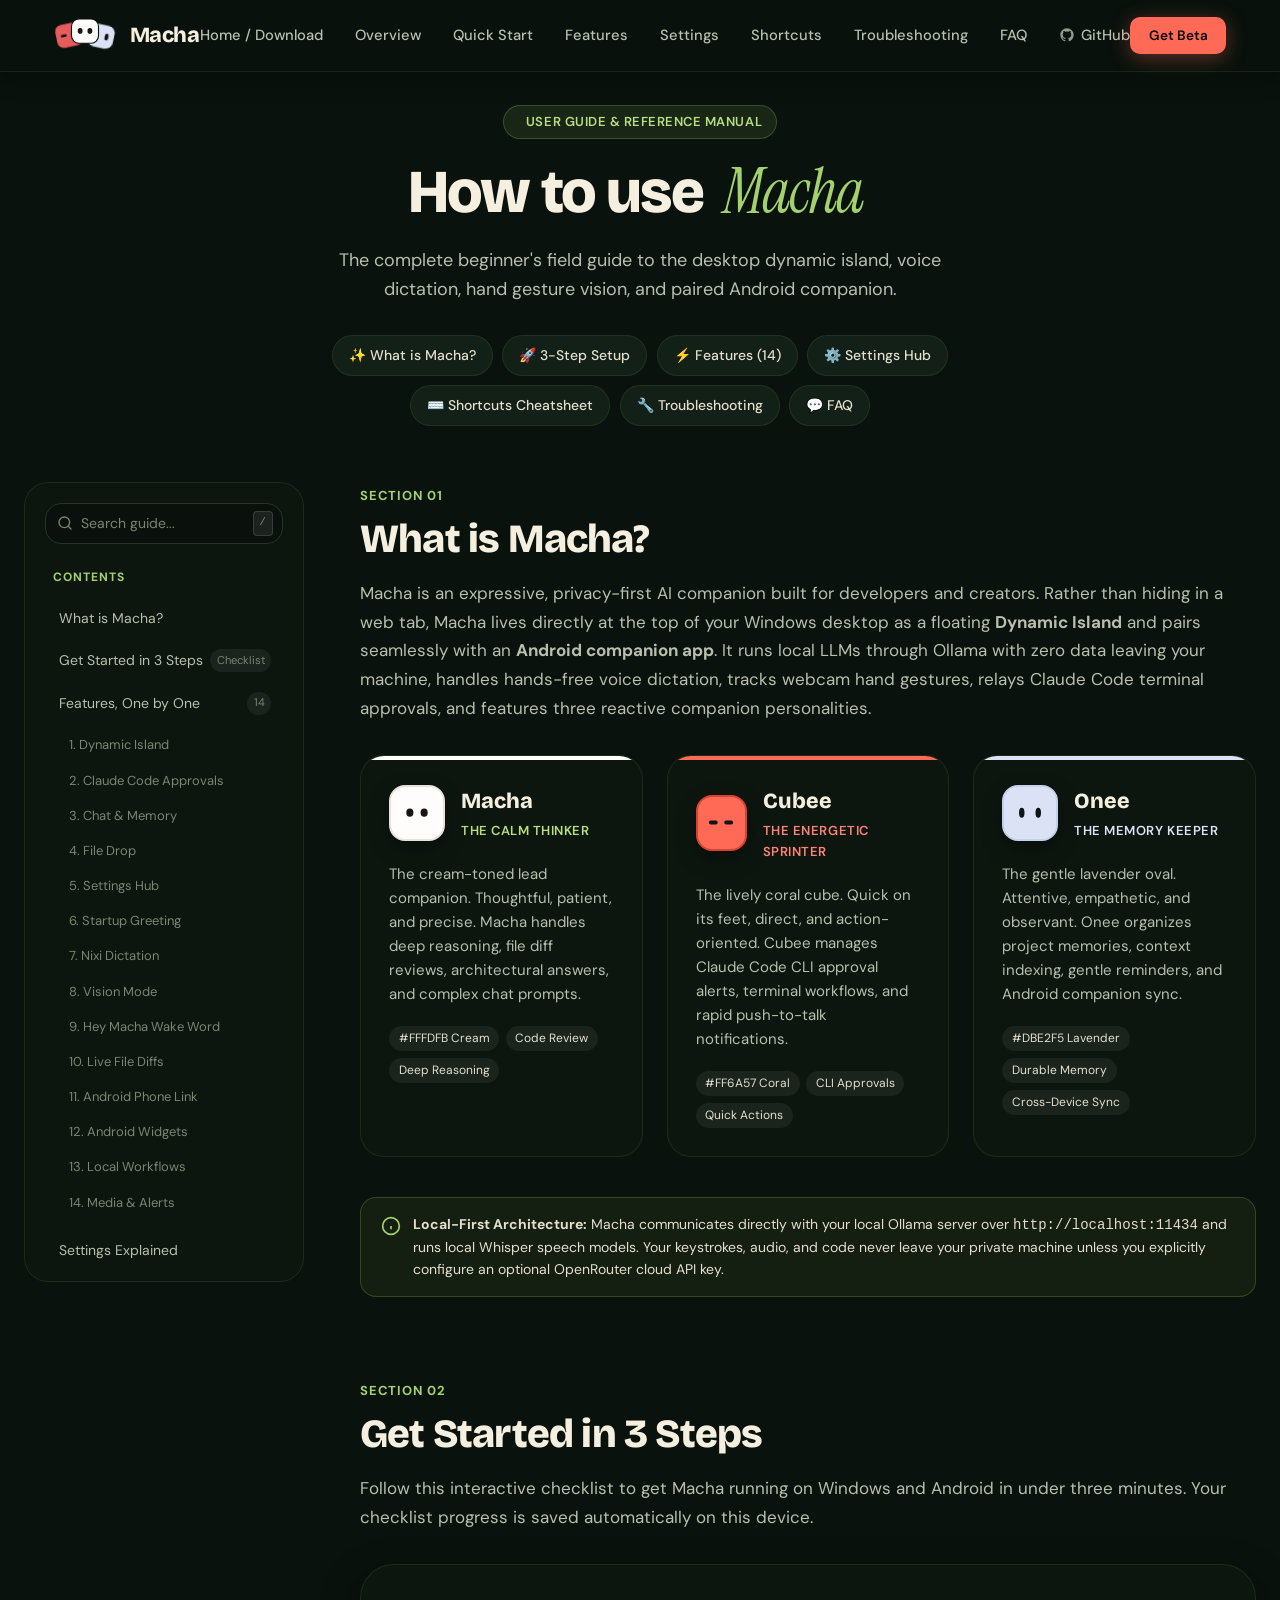
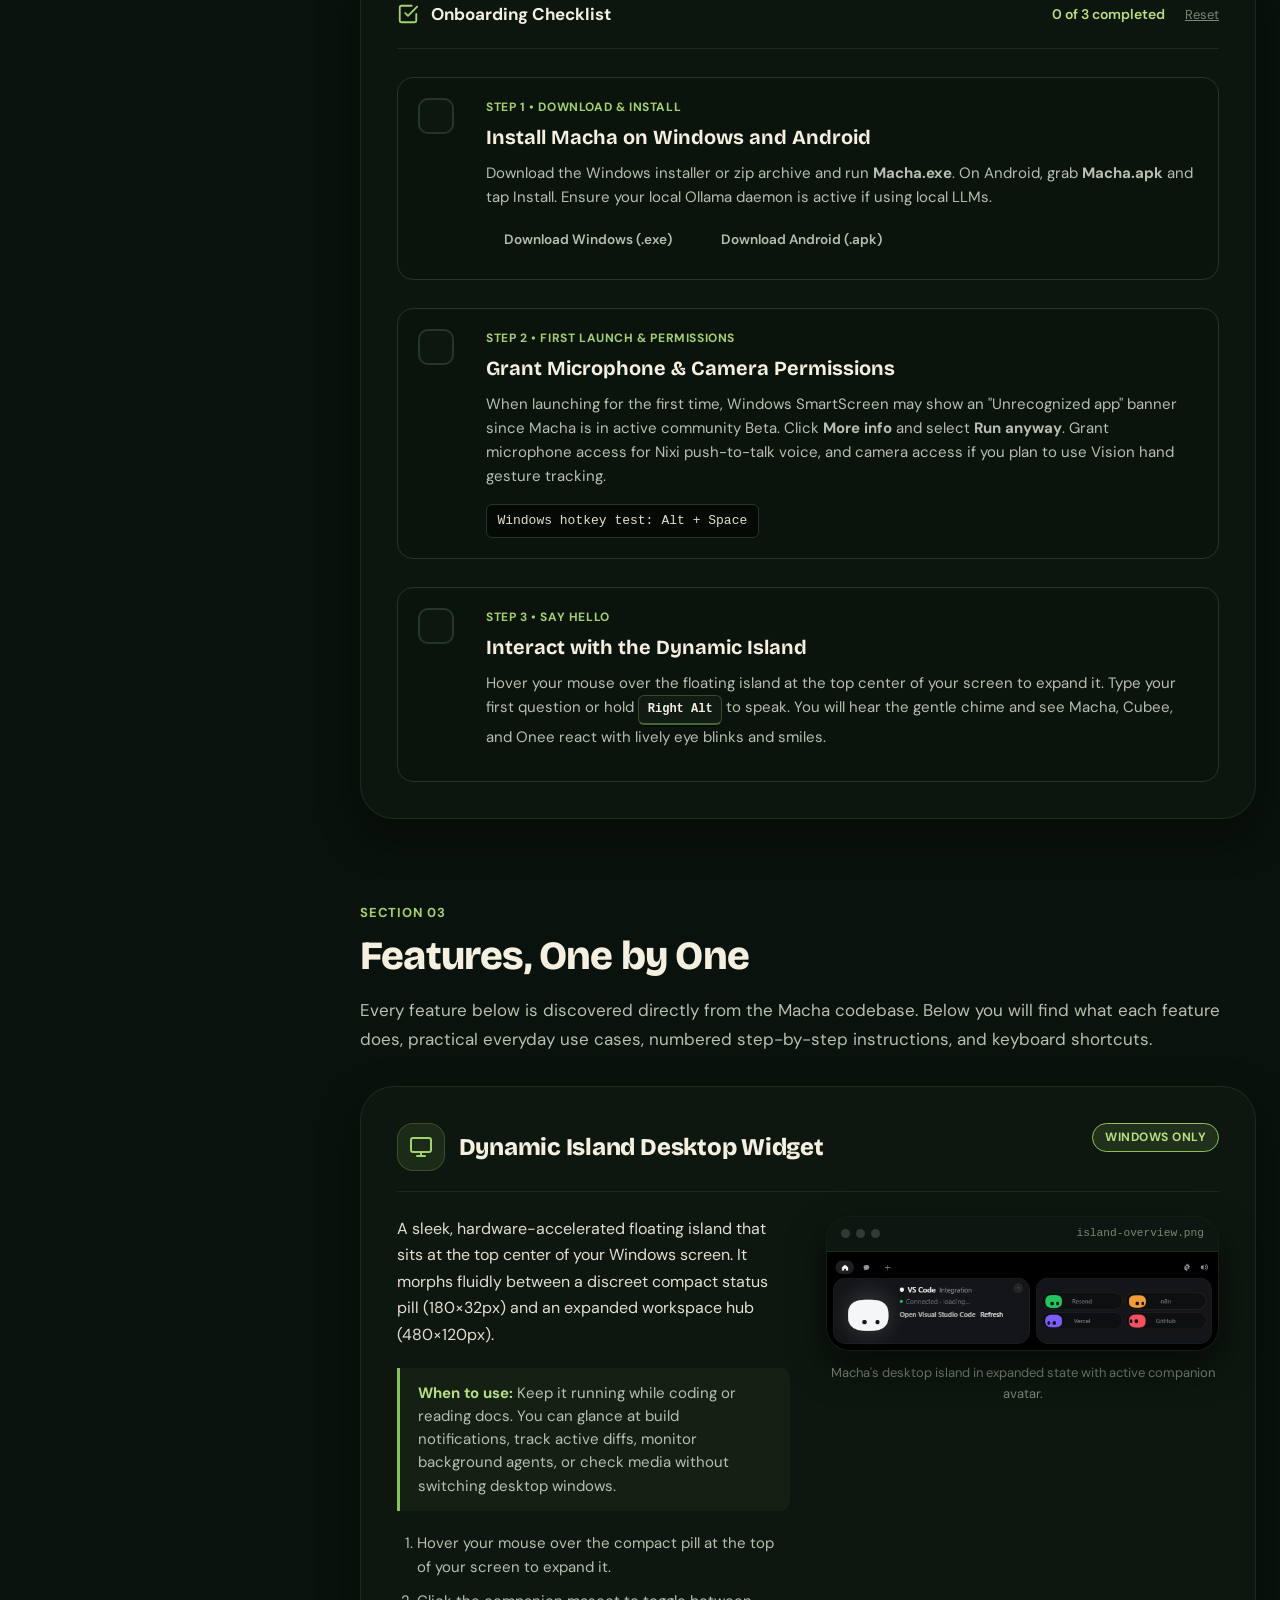
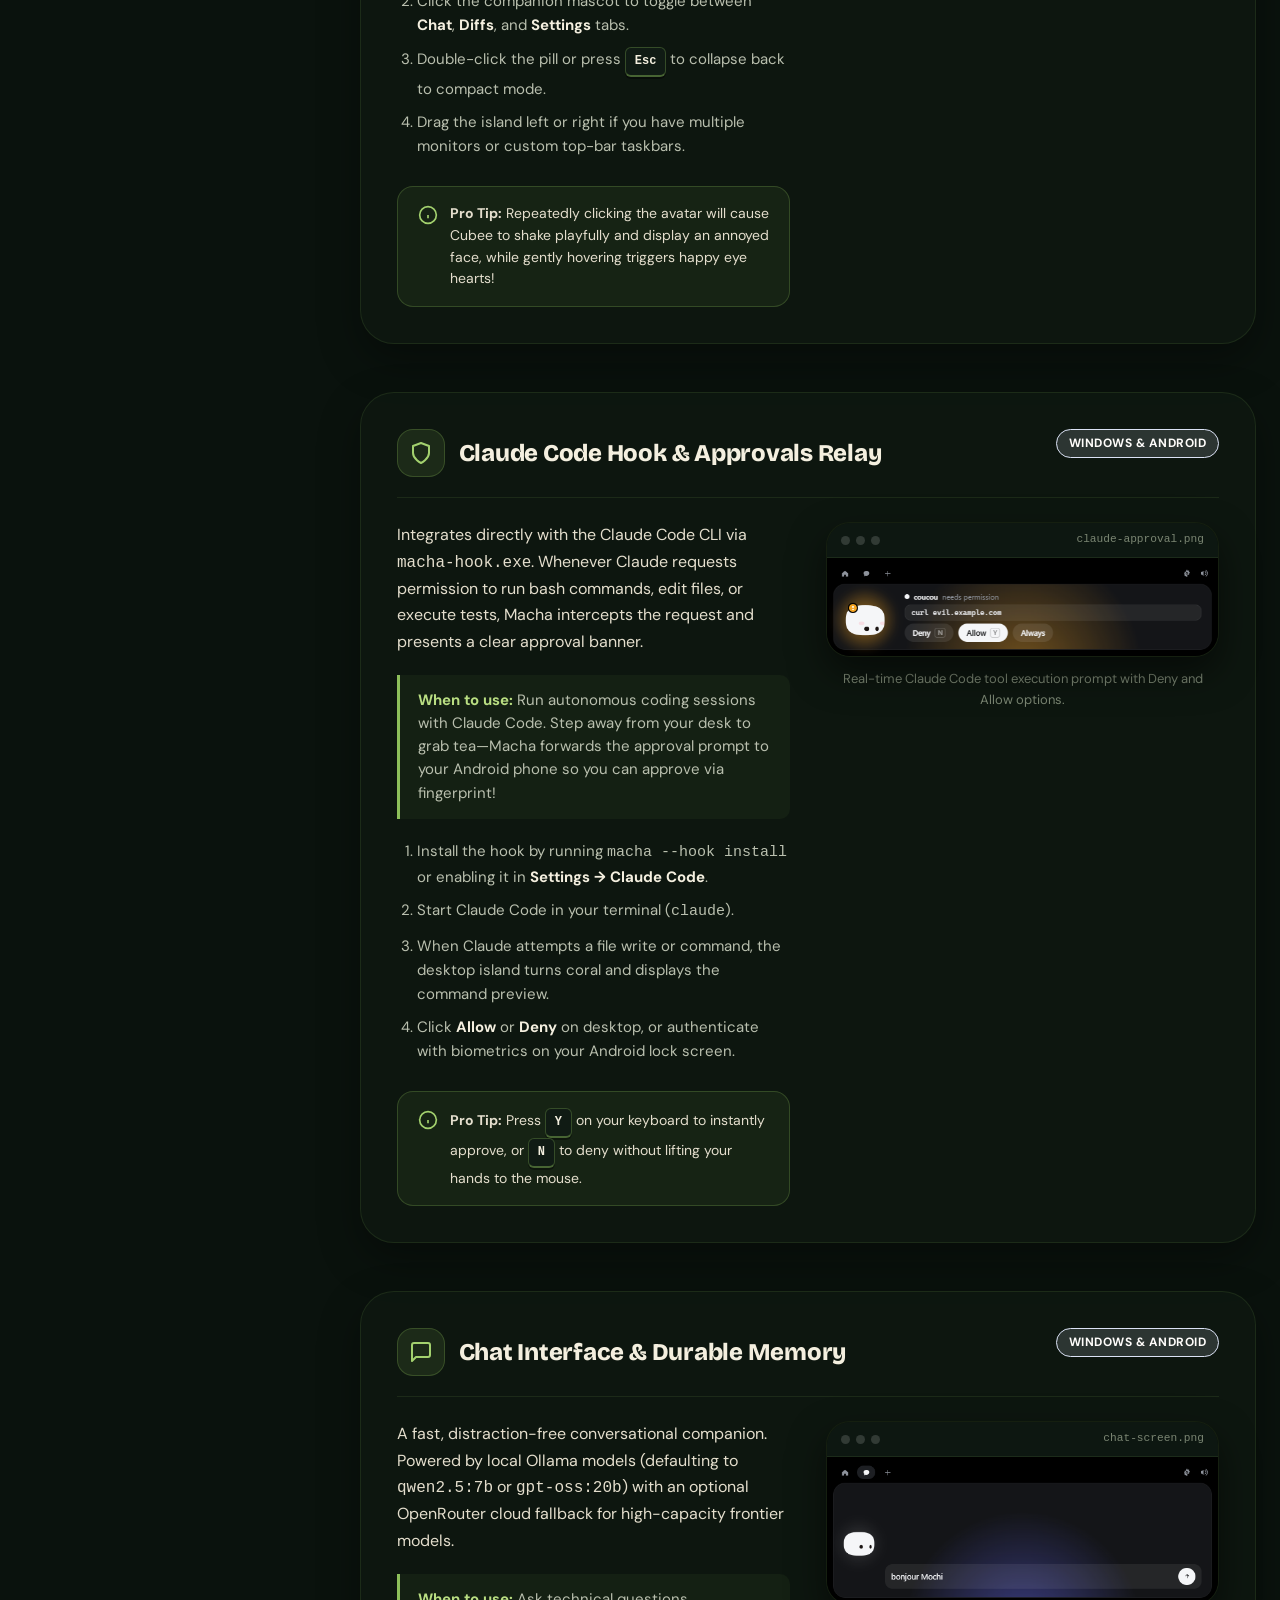
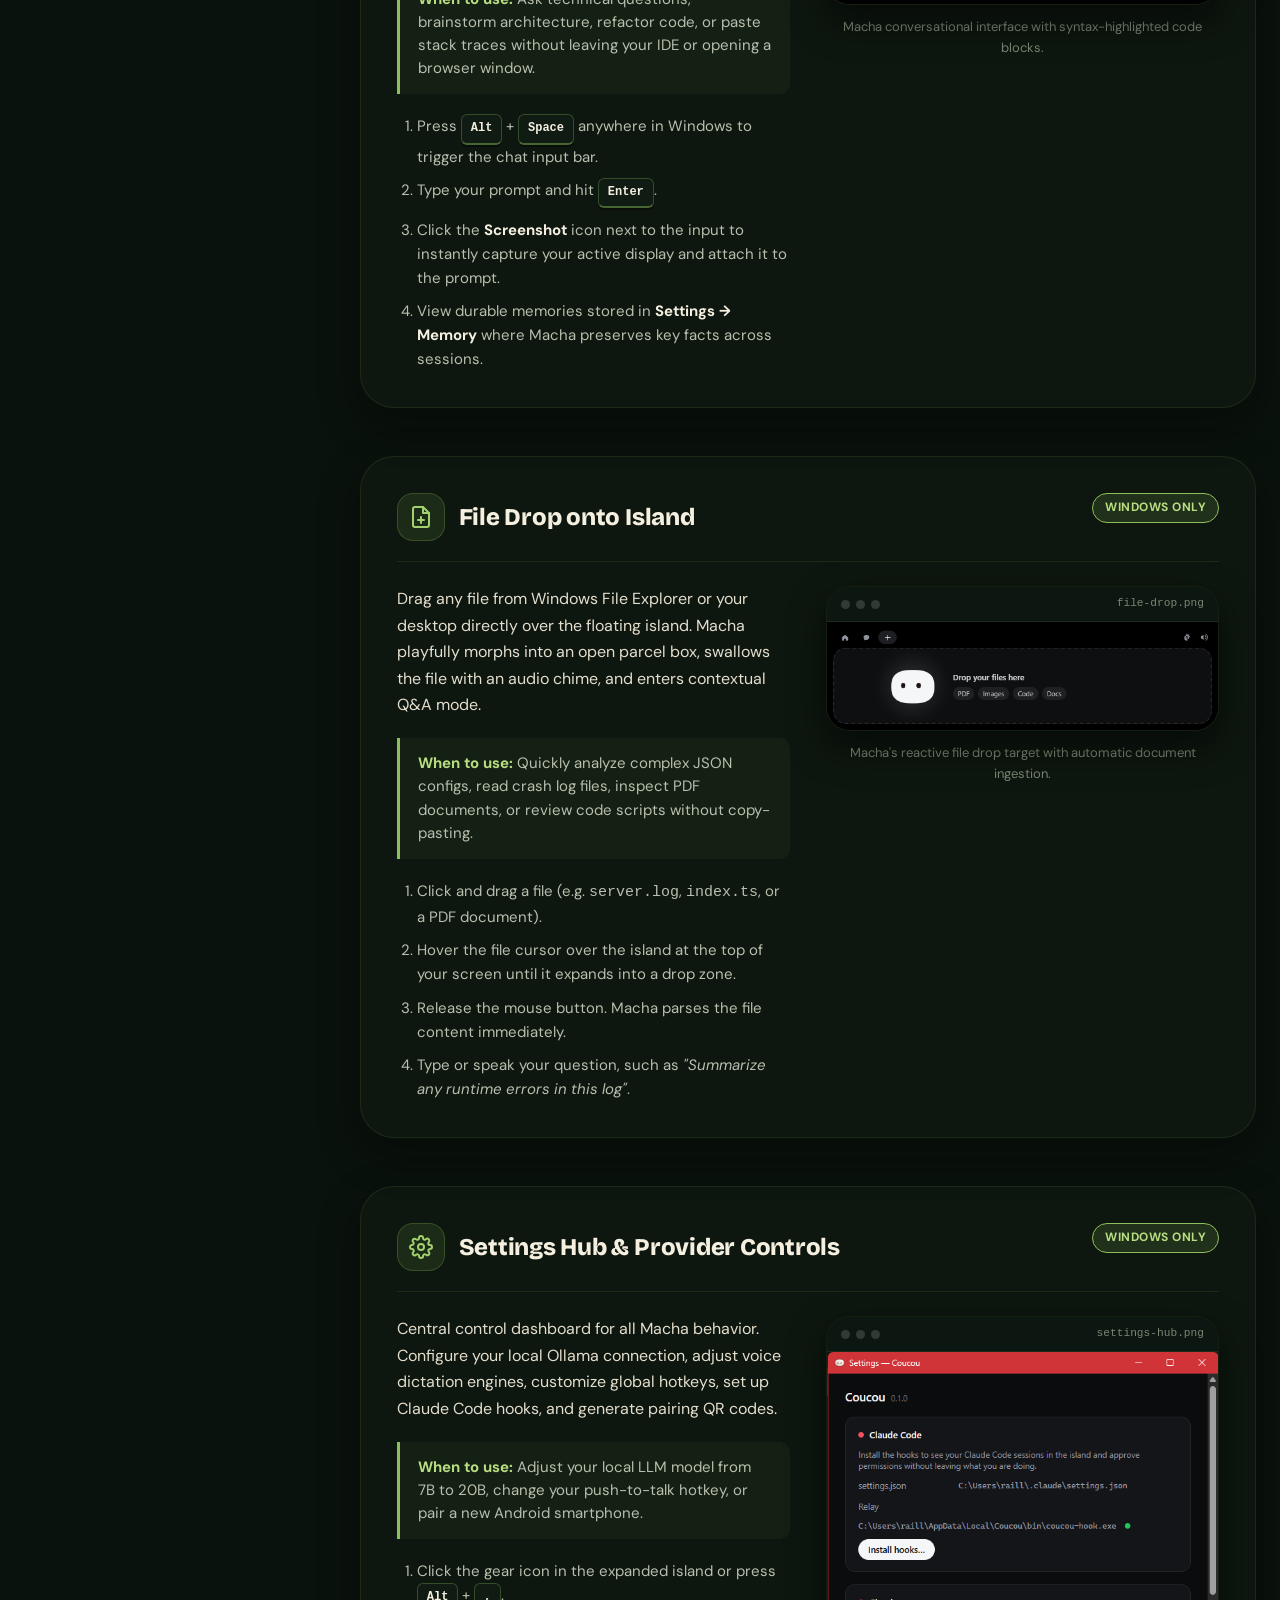
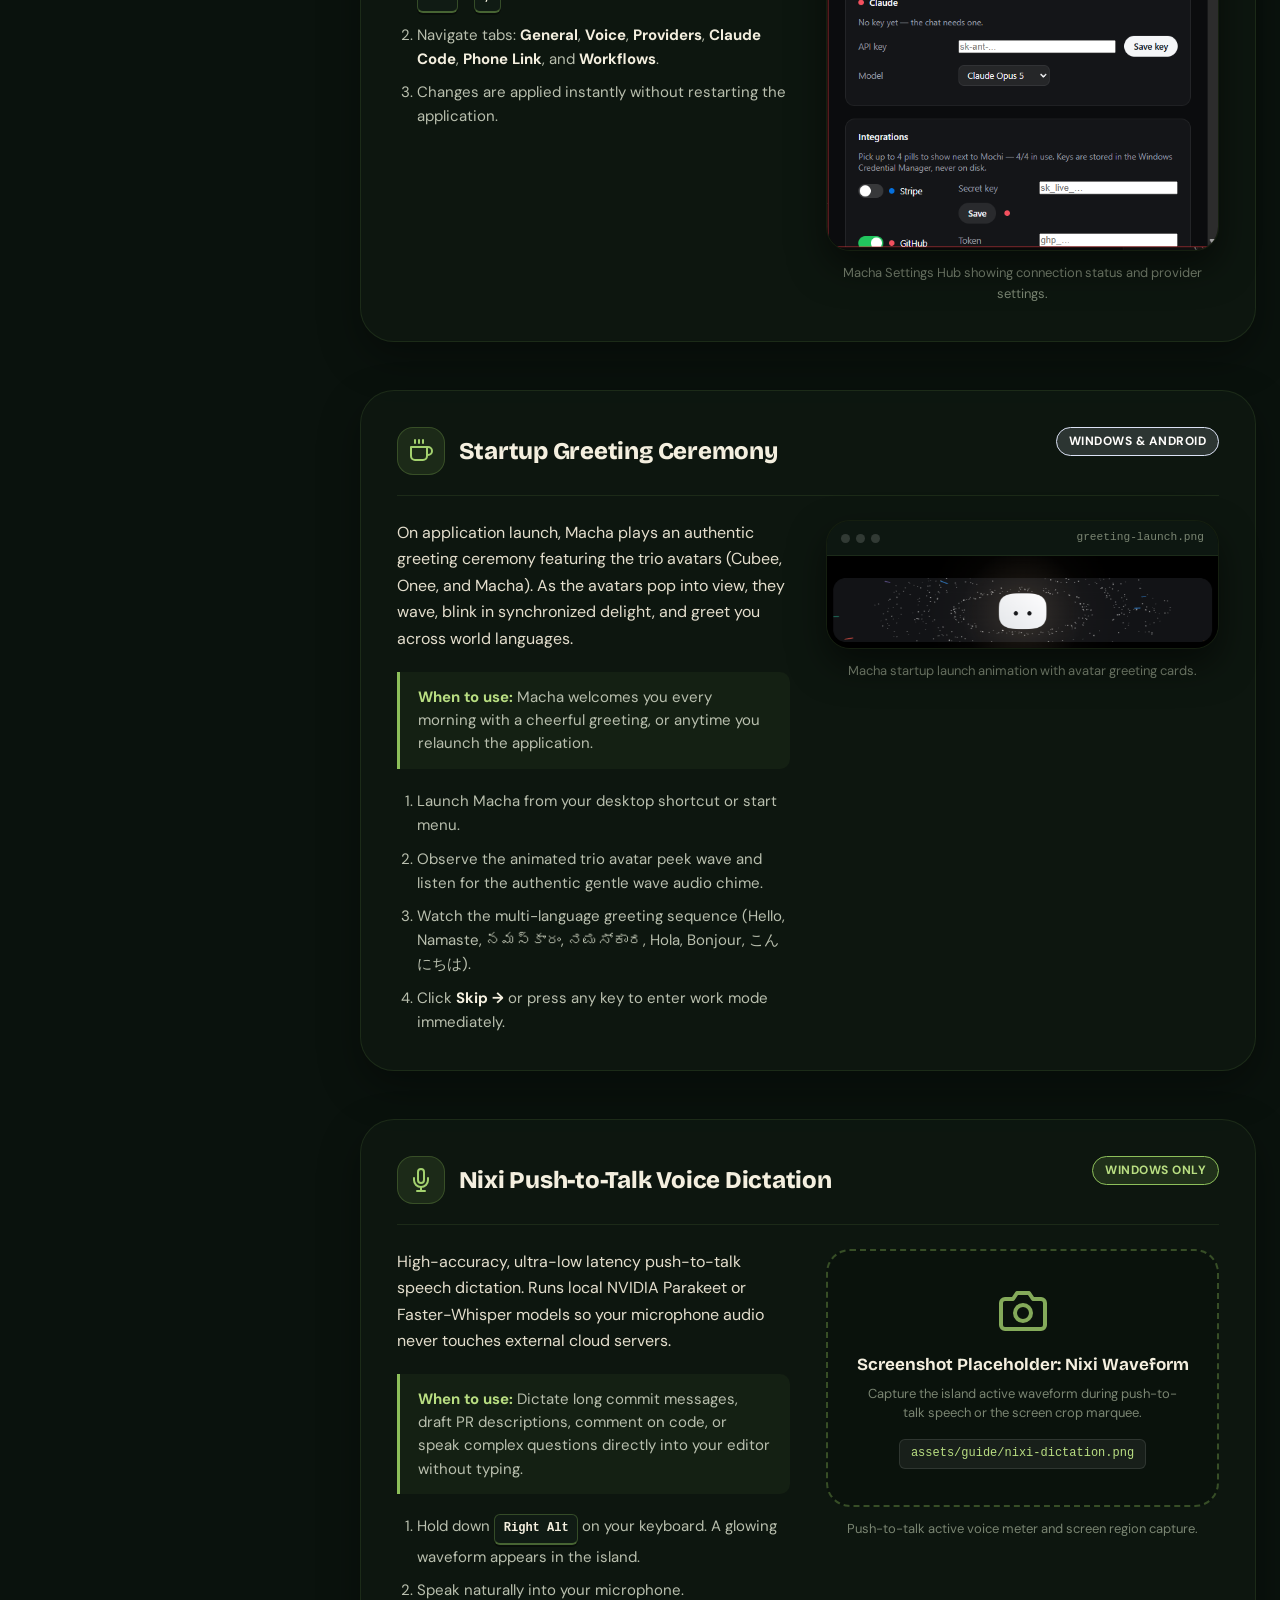
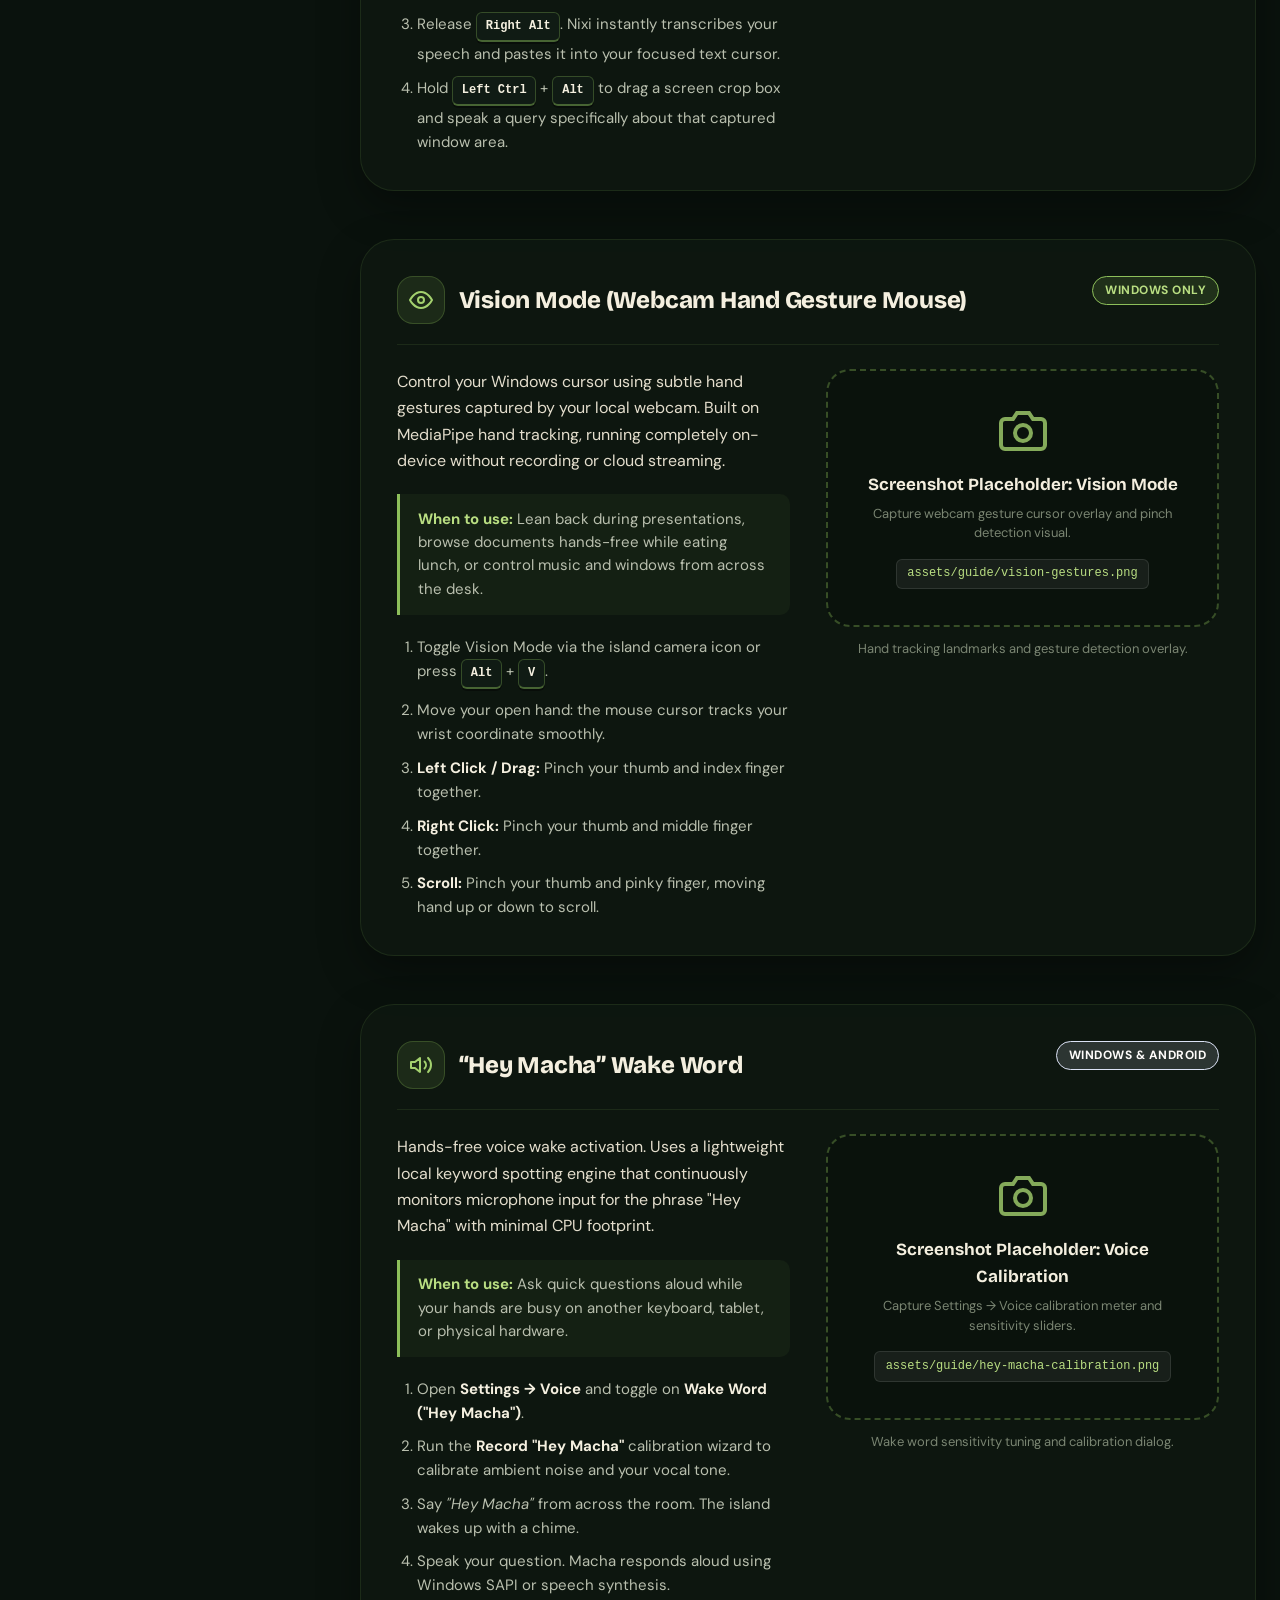
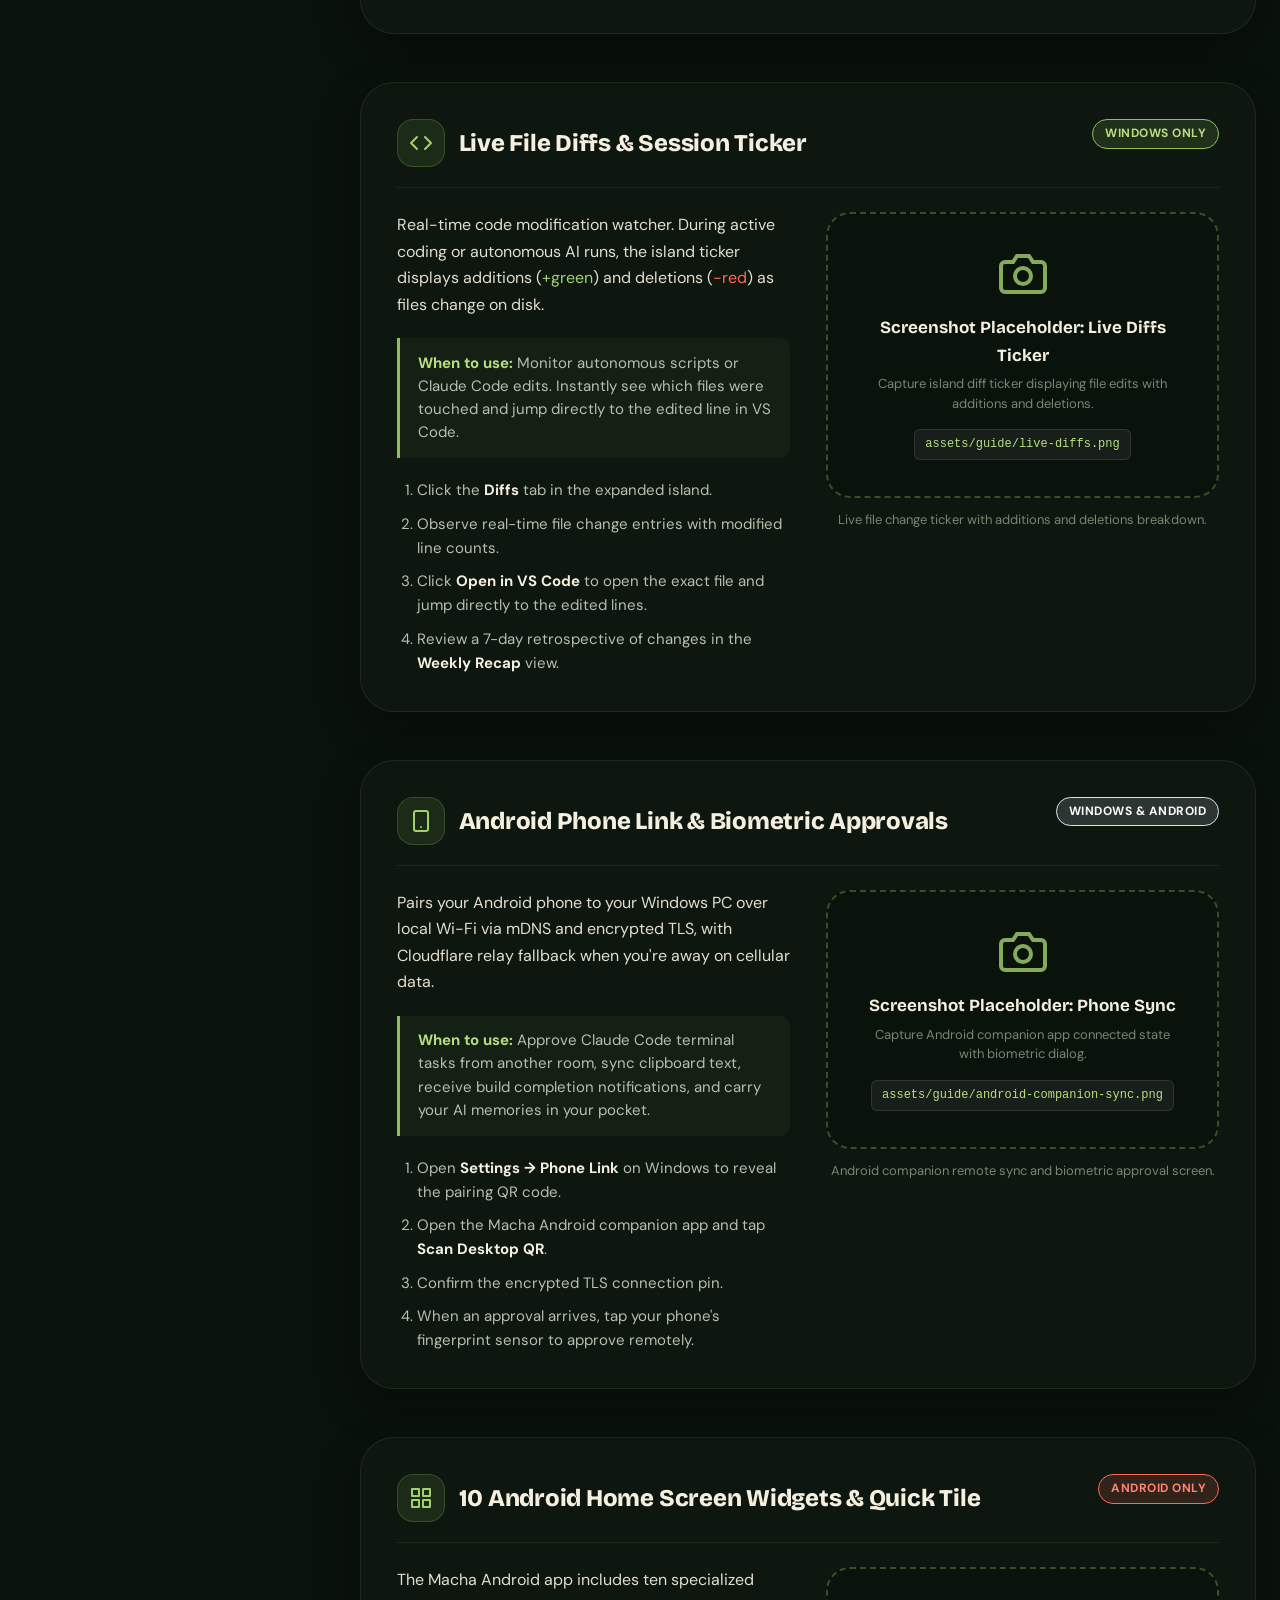
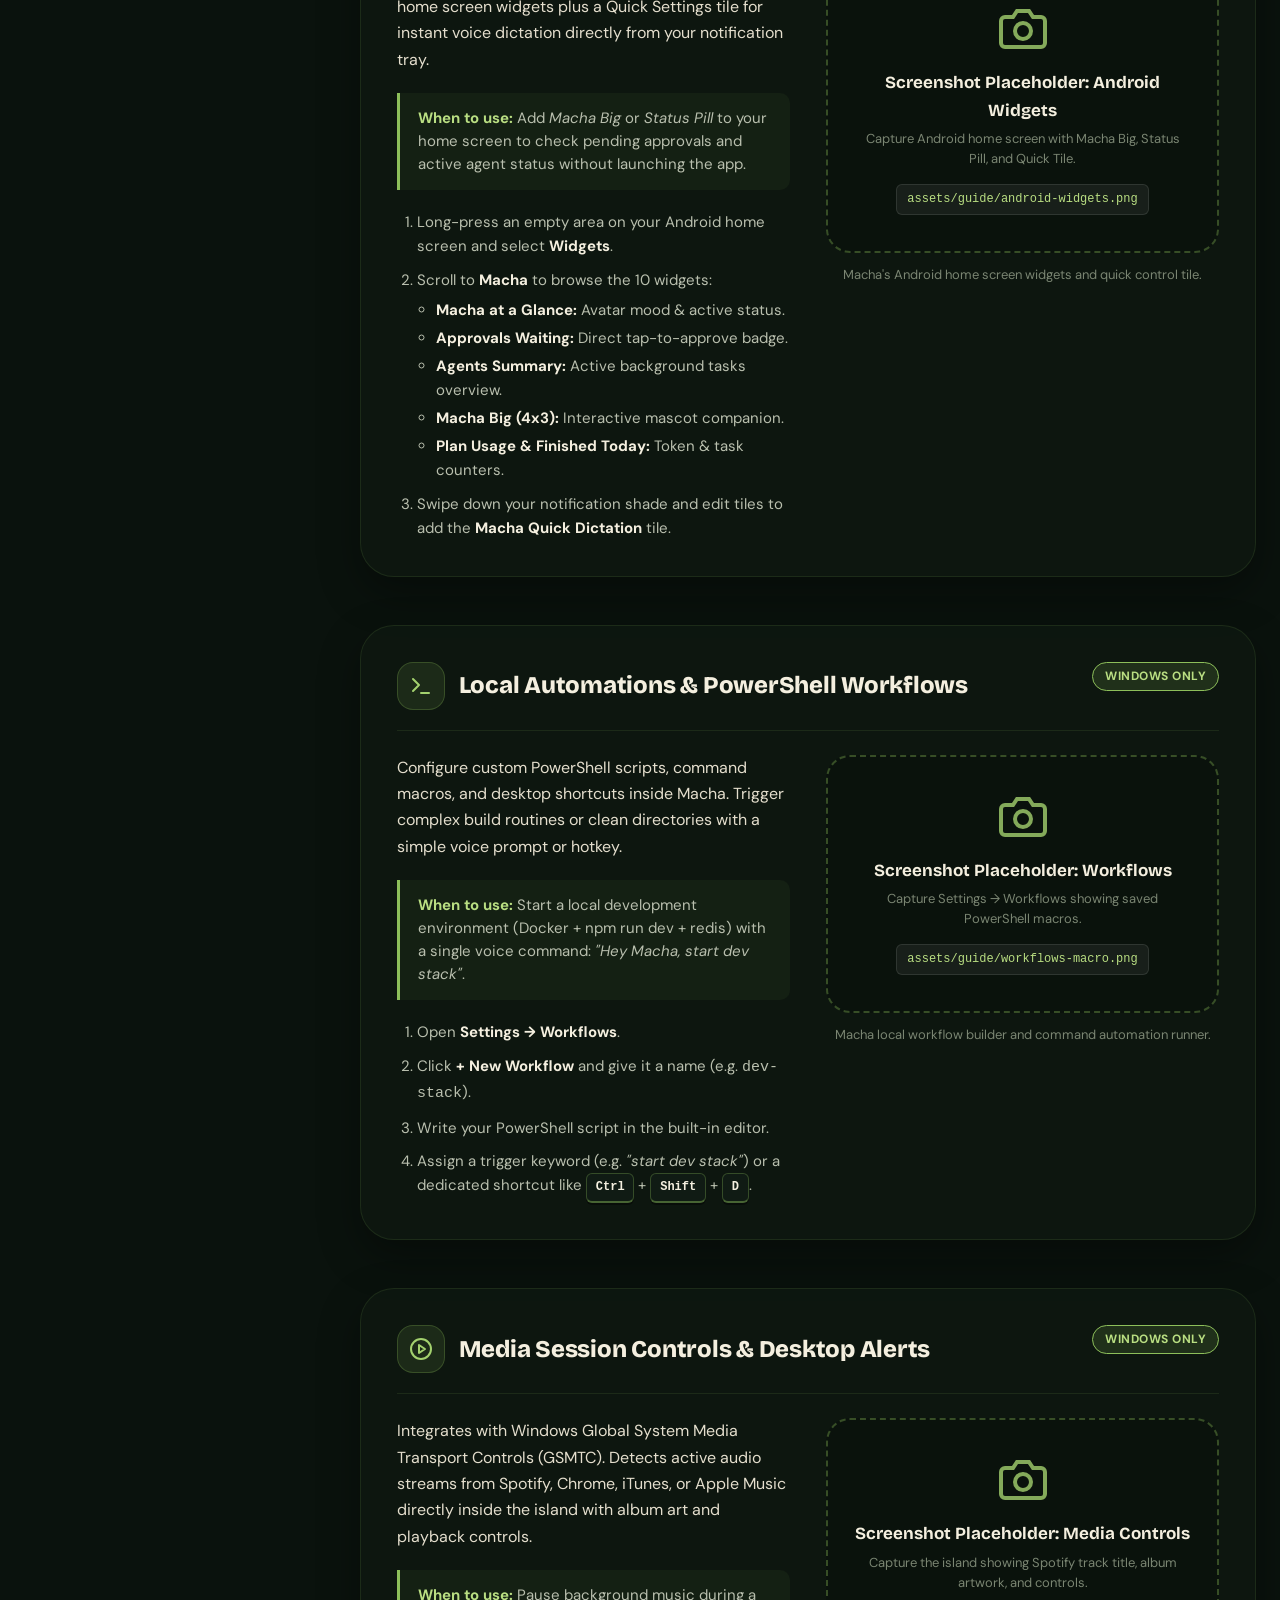
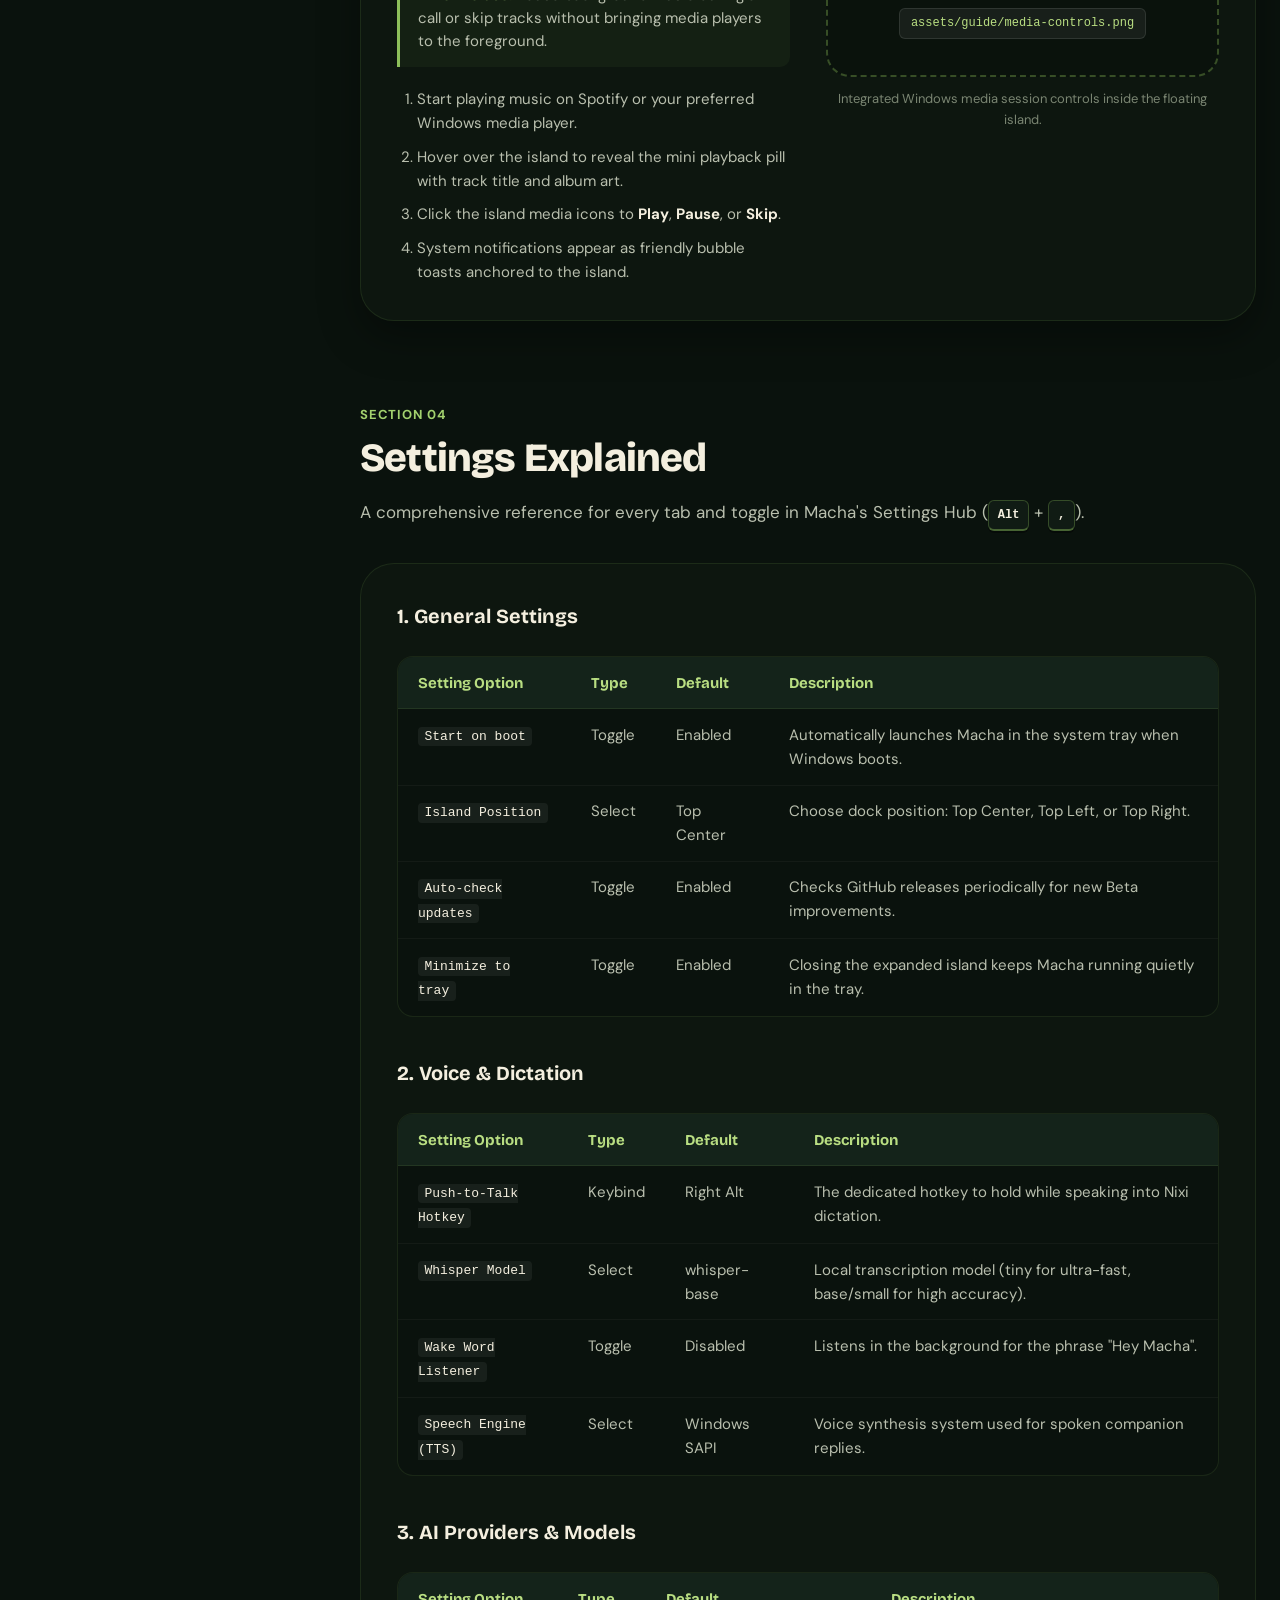
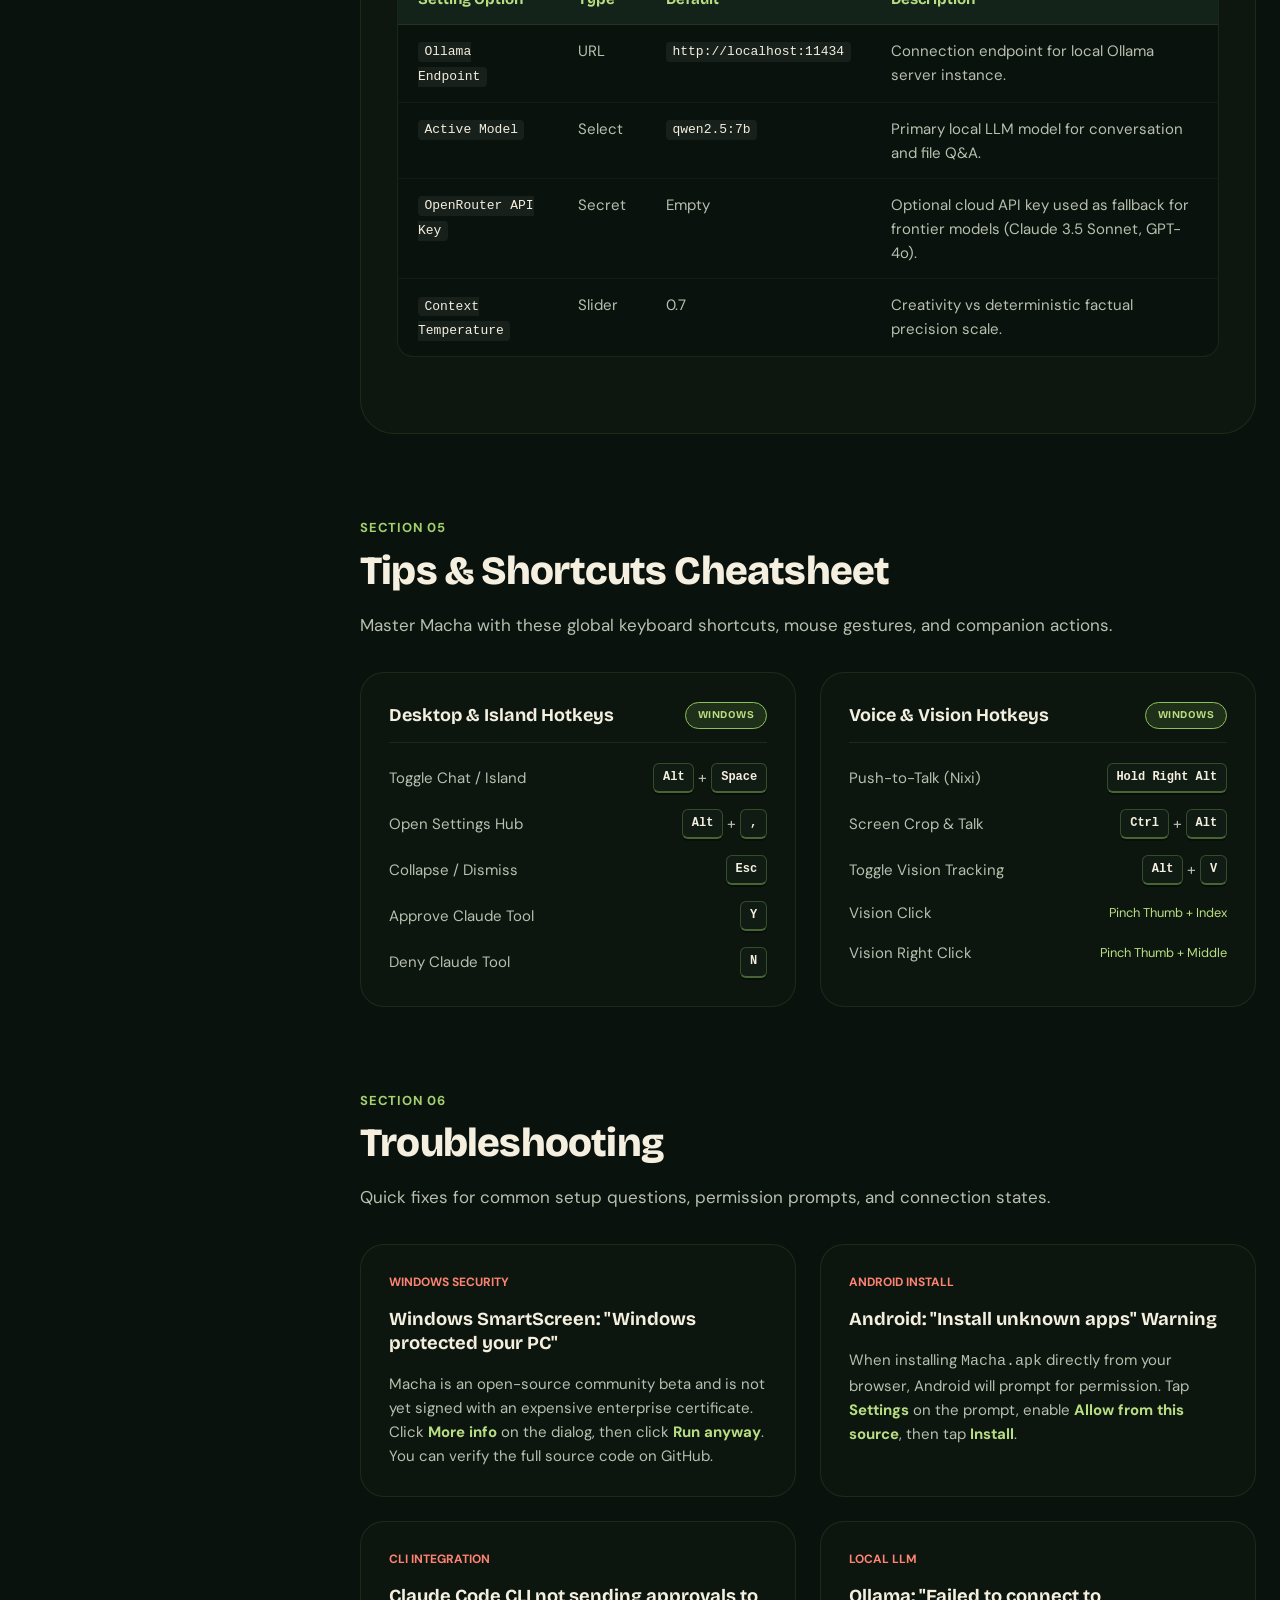
==== guide.html @ b87f6328 "Initial commit of Macha website and guide" ====
<!DOCTYPE html>
<html lang="en">
<head>
  <meta charset="UTF-8" />
  <meta name="viewport" content="width=device-width, initial-scale=1.0" />
  <title>Macha Field Guide — Getting Started & Feature Manual</title>
  <meta name="description" content="The complete beginner's field guide to Macha. Learn how to use the desktop dynamic island, Claude Code hook, voice dictation, hand gesture vision, and paired Android companion." />
  <meta property="og:title" content="Macha Field Guide — Getting Started & Feature Manual" />
  <meta property="og:description" content="Comprehensive instructions and reference manual for all features in Macha." />
  <meta property="og:type" content="article" />
  <meta property="og:image" content="assets/macha-face.png" />
  <link rel="icon" type="image/svg+xml" href="assets/macha-face.svg" />
  
  <!-- Fonts -->
  <link rel="preconnect" href="https://fonts.googleapis.com" />
  <link rel="preconnect" href="https://fonts.gstatic.com" crossorigin />
  <link href="https://fonts.googleapis.com/css2?family=Bricolage+Grotesque:opsz,wght@12..96,700;12..96,800&family=DM+Sans:ital,opsz,wght@0,9..40,400;0,9..40,500;0,9..40,600;0,9..40,700;1,9..40,400&family=Instrument+Serif:italic&family=JetBrains+Mono:wght@400;500;600&display=swap" rel="stylesheet" />

  <!-- Stylesheets -->
  <link rel="stylesheet" href="css/style.css" />
  <link rel="stylesheet" href="css/guide.css" />
</head>
<body class="guide-body">

  <!-- ==============================================================
       STICKY NAVBAR
  ============================================================== -->
  <header id="navbar" class="navbar" aria-label="Main navigation">
    <div class="nav-container">
      <a href="index.html" class="nav-brand" aria-label="Macha home">
        <!-- Unified Avatar Stack as Logo -->
        <div class="avatar-stack mini" aria-hidden="true">
          <div class="avatar-card av-cubee">
            <svg viewBox="0 0 160 150" class="av-svg">
              <rect x="8" y="10" width="144" height="130" rx="38" fill="#E65C5C" stroke="#0A120D" stroke-width="6"/>
              <g class="cubee-eyes av-eyes">
                <rect x="36" y="66" width="32" height="14" rx="7" fill="#111316"/>
                <rect x="92" y="66" width="32" height="14" rx="7" fill="#111316"/>
              </g>
            </svg>
          </div>
          <div class="avatar-card av-onee">
            <svg viewBox="0 0 160 150" class="av-svg">
              <rect x="8" y="10" width="144" height="130" rx="42" fill="#DBE2F5" stroke="#0A120D" stroke-width="6"/>
              <g class="onee-eyes av-eyes">
                <ellipse cx="50" cy="74" rx="10" ry="18" fill="#111316"/>
                <ellipse cx="110" cy="74" rx="10" ry="18" fill="#111316"/>
              </g>
            </svg>
          </div>
          <div class="avatar-card av-macha">
            <svg viewBox="0 0 160 150" class="av-svg">
              <rect x="8" y="10" width="144" height="130" rx="40" fill="#FFFDFB" stroke="#0A120D" stroke-width="6"/>
              <g class="macha-eyes av-eyes">
                <ellipse cx="54" cy="74" rx="13" ry="15" fill="#1A1412"/>
                <ellipse cx="106" cy="74" rx="13" ry="15" fill="#1A1412"/>
              </g>
            </svg>
          </div>
        </div>
        <span class="nav-title">Macha</span>
      </a>

      <nav class="nav-menu" aria-label="Page sections">
        <a href="index.html" class="nav-item">Home / Download</a>
        <a href="#what-is-macha" class="nav-item">Overview</a>
        <a href="#getting-started" class="nav-item">Quick Start</a>
        <a href="#features" class="nav-item">Features</a>
        <a href="#settings" class="nav-item">Settings</a>
        <a href="#shortcuts" class="nav-item">Shortcuts</a>
        <a href="#troubleshooting" class="nav-item">Troubleshooting</a>
        <a href="#faq" class="nav-item">FAQ</a>
        <a href="https://github.com/dev-praj/Macha_by_Prajwal" target="_blank" rel="noopener noreferrer" class="nav-item nav-gh" aria-label="View source repository on GitHub">
          <svg class="nav-icon" viewBox="0 0 24 24" fill="currentColor" aria-hidden="true"><path d="M12 2C6.477 2 2 6.477 2 12c0 4.418 2.865 8.166 6.839 9.489.5.092.682-.217.682-.482 0-.237-.008-.866-.013-1.7-2.782.603-3.369-1.342-3.369-1.342-.454-1.154-1.11-1.462-1.11-1.462-.908-.62.069-.608.069-.608 1.003.07 1.531 1.03 1.531 1.03.892 1.529 2.341 1.087 2.91.832.092-.647.35-1.088.636-1.338-2.22-.253-4.555-1.11-4.555-4.943 0-1.091.39-1.984 1.029-2.683-.103-.253-.446-1.27.098-2.647 0 0 .84-.269 2.75 1.025A9.578 9.578 0 0 1 12 6.836a9.59 9.59 0 0 1 2.504.337c1.909-1.294 2.747-1.025 2.747-1.025.546 1.377.202 2.394.1 2.647.64.699 1.028 1.592 1.028 2.683 0 3.842-2.339 4.687-4.566 4.935.359.309.678.919.678 1.852 0 1.336-.012 2.415-.012 2.741 0 .267.18.578.688.48C19.138 20.163 22 16.418 22 12c0-5.523-4.477-10-10-10z"/></svg>
          <span>GitHub</span>
        </a>
      </nav>

      <div class="nav-actions">
        <a href="index.html#download" class="btn btn-coral btn-sm">Get Beta</a>
      </div>
    </div>
  </header>

  <!-- ==============================================================
       MAIN GUIDE CONTAINER
  ============================================================== -->
  <main class="guide-page">
    <div class="guide-container">

      <!-- Hero Header -->
      <header class="guide-hero">
        <div class="guide-hero-badge">
          <span class="badge-dot" aria-hidden="true"></span>
          User Guide &amp; Reference Manual
        </div>
        <h1 class="guide-hero-title">How to use <em>Macha</em></h1>
        <p class="guide-hero-subtitle">
          The complete beginner's field guide to the desktop dynamic island, voice dictation, hand gesture vision, and paired Android companion.
        </p>

        <!-- Quick Jump Pills -->
        <div class="guide-quick-pills" aria-label="Jump to guide section">
          <a href="#what-is-macha" class="quick-pill">✨ What is Macha?</a>
          <a href="#getting-started" class="quick-pill">🚀 3-Step Setup</a>
          <a href="#features" class="quick-pill">⚡ Features (14)</a>
          <a href="#settings" class="quick-pill">⚙️ Settings Hub</a>
          <a href="#shortcuts" class="quick-pill">⌨️ Shortcuts Cheatsheet</a>
          <a href="#troubleshooting" class="quick-pill">🔧 Troubleshooting</a>
          <a href="#faq" class="quick-pill">💬 FAQ</a>
        </div>
      </header>

      <!-- Two-Column Layout -->
      <div class="guide-layout">

        <!-- Sticky Sidebar with Search & Table of Contents -->
        <aside class="guide-sidebar" aria-label="Table of Contents">
          <div class="sidebar-search">
            <div class="search-input-wrap">
              <svg class="search-icon-left" width="16" height="16" viewBox="0 0 24 24" fill="none" stroke="currentColor" stroke-width="2" stroke-linecap="round" stroke-linejoin="round" aria-hidden="true"><circle cx="11" cy="11" r="8"></circle><line x1="21" y1="21" x2="16.65" y2="16.65"></line></svg>
              <input type="text" id="guide-search-input" class="search-input" placeholder="Search guide..." aria-label="Search guide content" />
              <span class="search-kbd-hint">/</span>
            </div>
          </div>

          <div class="sidebar-heading">Contents</div>
          <nav class="toc-nav" id="toc-nav">
            <a href="#what-is-macha" class="toc-link">
              <span>What is Macha?</span>
            </a>
            <a href="#getting-started" class="toc-link">
              <span>Get Started in 3 Steps</span>
              <span class="toc-badge">Checklist</span>
            </a>
            <a href="#features" class="toc-link">
              <span>Features, One by One</span>
              <span class="toc-badge">14</span>
            </a>
            <div class="toc-subnav">
              <a href="#feat-island" class="toc-sublink">1. Dynamic Island</a>
              <a href="#feat-claude" class="toc-sublink">2. Claude Code Approvals</a>
              <a href="#feat-chat" class="toc-sublink">3. Chat &amp; Memory</a>
              <a href="#feat-file-drop" class="toc-sublink">4. File Drop</a>
              <a href="#feat-settings" class="toc-sublink">5. Settings Hub</a>
              <a href="#feat-greeting" class="toc-sublink">6. Startup Greeting</a>
              <a href="#feat-nixi" class="toc-sublink">7. Nixi Dictation</a>
              <a href="#feat-vision" class="toc-sublink">8. Vision Mode</a>
              <a href="#feat-wake-word" class="toc-sublink">9. Hey Macha Wake Word</a>
              <a href="#feat-diffs" class="toc-sublink">10. Live File Diffs</a>
              <a href="#feat-phone-link" class="toc-sublink">11. Android Phone Link</a>
              <a href="#feat-widgets" class="toc-sublink">12. Android Widgets</a>
              <a href="#feat-workflows" class="toc-sublink">13. Local Workflows</a>
              <a href="#feat-media" class="toc-sublink">14. Media &amp; Alerts</a>
            </div>
            <a href="#settings" class="toc-link">
              <span>Settings Explained</span>
            </a>
            <a href="#shortcuts" class="toc-link">
              <span>Tips &amp; Shortcuts</span>
            </a>
            <a href="#troubleshooting" class="toc-link">
              <span>Troubleshooting</span>
            </a>
            <a href="#faq" class="toc-link">
              <span>Frequently Asked Questions</span>
            </a>
            <a href="#feedback" class="toc-link">
              <span>Beta &amp; Feedback</span>
            </a>
          </nav>
        </aside>

        <!-- Main Content Area -->
        <div class="guide-content">

          <!-- Search Empty State -->
          <div id="search-empty" class="search-empty" role="status" aria-live="polite">
            <p>No guide sections matched your search query. Try terms like <em>"whisper"</em>, <em>"hotkey"</em>, <em>"claude"</em>, <em>"vision"</em>, or <em>"ollama"</em>.</p>
          </div>

          <!-- ============================================================
               SECTION 1: WHAT IS MACHA?
          ============================================================ -->
          <section id="what-is-macha" class="guide-section">
            <span class="section-eyebrow">Section 01</span>
            <h2 class="section-title">
              What is Macha?
              <a href="#what-is-macha" class="section-anchor" aria-label="Link to section">#</a>
            </h2>
            <p class="section-desc">
              Macha is an expressive, privacy-first AI companion built for developers and creators. Rather than hiding in a web tab, Macha lives directly at the top of your Windows desktop as a floating <strong>Dynamic Island</strong> and pairs seamlessly with an <strong>Android companion app</strong>. It runs local LLMs through Ollama with zero data leaving your machine, handles hands-free voice dictation, tracks webcam hand gestures, relays Claude Code terminal approvals, and features three reactive companion personalities.
            </p>

            <!-- Character Trio Cards -->
            <div class="trio-grid">
              <!-- Macha -->
              <div class="avatar-guide-card card-macha">
                <div class="av-guide-top">
                  <div class="av-icon-bubble" style="background:#FFFDFB; border: 2px solid #E9E2DC;">
                    <svg viewBox="0 0 160 150" class="av-svg"><rect x="8" y="10" width="144" height="130" rx="40" fill="#FFFDFB"/><g class="macha-eyes"><ellipse cx="54" cy="74" rx="13" ry="15" fill="#1A1412"/><ellipse cx="106" cy="74" rx="13" ry="15" fill="#1A1412"/></g></svg>
                  </div>
                  <div>
                    <h3 class="av-guide-name">Macha</h3>
                    <div class="av-guide-role">The Calm Thinker</div>
                  </div>
                </div>
                <p class="av-guide-bio">
                  The cream-toned lead companion. Thoughtful, patient, and precise. Macha handles deep reasoning, file diff reviews, architectural answers, and complex chat prompts.
                </p>
                <div class="av-badge-list">
                  <span class="av-mini-tag">#FFFDFB Cream</span>
                  <span class="av-mini-tag">Code Review</span>
                  <span class="av-mini-tag">Deep Reasoning</span>
                </div>
              </div>

              <!-- Cubee -->
              <div class="avatar-guide-card card-cubee">
                <div class="av-guide-top">
                  <div class="av-icon-bubble" style="background:#FF6A57; border: 2px solid #D84330;">
                    <svg viewBox="0 0 160 150" class="av-svg"><rect x="8" y="10" width="144" height="130" rx="38" fill="#FF6A57"/><g class="cubee-eyes"><rect x="36" y="66" width="32" height="14" rx="7" fill="#111316"/><rect x="92" y="66" width="32" height="14" rx="7" fill="#111316"/></g></svg>
                  </div>
                  <div>
                    <h3 class="av-guide-name">Cubee</h3>
                    <div class="av-guide-role">The Energetic Sprinter</div>
                  </div>
                </div>
                <p class="av-guide-bio">
                  The lively coral cube. Quick on its feet, direct, and action-oriented. Cubee manages Claude Code CLI approval alerts, terminal workflows, and rapid push-to-talk notifications.
                </p>
                <div class="av-badge-list">
                  <span class="av-mini-tag">#FF6A57 Coral</span>
                  <span class="av-mini-tag">CLI Approvals</span>
                  <span class="av-mini-tag">Quick Actions</span>
                </div>
              </div>

              <!-- Onee -->
              <div class="avatar-guide-card card-onee">
                <div class="av-guide-top">
                  <div class="av-icon-bubble" style="background:#DBE2F5; border: 2px solid #C5D0EB;">
                    <svg viewBox="0 0 160 150" class="av-svg"><rect x="8" y="10" width="144" height="130" rx="42" fill="#DBE2F5"/><g class="onee-eyes"><ellipse cx="50" cy="74" rx="10" ry="18" fill="#111316"/><ellipse cx="110" cy="74" rx="10" ry="18" fill="#111316"/></g></svg>
                  </div>
                  <div>
                    <h3 class="av-guide-name">Onee</h3>
                    <div class="av-guide-role">The Memory Keeper</div>
                  </div>
                </div>
                <p class="av-guide-bio">
                  The gentle lavender oval. Attentive, empathetic, and observant. Onee organizes project memories, context indexing, gentle reminders, and Android companion sync.
                </p>
                <div class="av-badge-list">
                  <span class="av-mini-tag">#DBE2F5 Lavender</span>
                  <span class="av-mini-tag">Durable Memory</span>
                  <span class="av-mini-tag">Cross-Device Sync</span>
                </div>
              </div>
            </div>

            <!-- Ecosystem Callout -->
            <div class="guide-callout tip">
              <svg class="callout-icon" viewBox="0 0 24 24" fill="none" stroke="currentColor" stroke-width="2" aria-hidden="true"><circle cx="12" cy="12" r="10"></circle><line x1="12" y1="16" x2="12" y2="12"></line><line x1="12" y1="8" x2="12.01" y2="8"></line></svg>
              <div>
                <strong>Local-First Architecture:</strong> Macha communicates directly with your local Ollama server over <code>http://localhost:11434</code> and runs local Whisper speech models. Your keystrokes, audio, and code never leave your private machine unless you explicitly configure an optional OpenRouter cloud API key.
              </div>
            </div>
          </section>

          <!-- ============================================================
               SECTION 2: GET STARTED IN 3 STEPS
          ============================================================ -->
          <section id="getting-started" class="guide-section">
            <span class="section-eyebrow">Section 02</span>
            <h2 class="section-title">
              Get Started in 3 Steps
              <a href="#getting-started" class="section-anchor" aria-label="Link to section">#</a>
            </h2>
            <p class="section-desc">
              Follow this interactive checklist to get Macha running on Windows and Android in under three minutes. Your checklist progress is saved automatically on this device.
            </p>

            <div class="checklist-card-wrap">
              <div class="checklist-header">
                <div class="checklist-title-box">
                  <svg width="22" height="22" viewBox="0 0 24 24" fill="none" stroke="var(--matcha-400)" stroke-width="2" stroke-linecap="round" stroke-linejoin="round" aria-hidden="true"><path d="M9 11l3 3L22 4"></path><path d="M21 12v7a2 2 0 0 1-2 2H5a2 2 0 0 1-2-2V5a2 2 0 0 1 2-2h11"></path></svg>
                  <strong style="color:var(--cream);font-size:1.0625rem;">Onboarding Checklist</strong>
                </div>
                <div style="display:flex;align-items:center;gap:1.25rem;">
                  <span class="checklist-progress-text" id="checklist-progress-text">0 of 3 completed</span>
                  <button type="button" class="checklist-reset-btn" id="checklist-reset-btn">Reset</button>
                </div>
              </div>

              <div class="step-items">
                <!-- Step 1 -->
                <div class="step-item" data-step-id="step-1">
                  <div class="step-check-custom" role="checkbox" aria-checked="false" tabindex="0" aria-label="Mark Step 1 complete">
                    <svg width="18" height="18" viewBox="0 0 24 24" fill="none" stroke="currentColor" stroke-width="3" stroke-linecap="round" stroke-linejoin="round"><polyline points="20 6 9 17 4 12"></polyline></svg>
                  </div>
                  <div class="step-content">
                    <div class="step-number-tag">Step 1 &bull; Download &amp; Install</div>
                    <h3 class="step-heading">Install Macha on Windows and Android</h3>
                    <p class="step-desc">
                      Download the Windows installer or zip archive and run <strong>Macha.exe</strong>. On Android, grab <strong>Macha.apk</strong> and tap Install. Ensure your local Ollama daemon is active if using local LLMs.
                    </p>
                    <div style="display:flex;gap:0.75rem;flex-wrap:wrap;margin-top:0.5rem;">
                      <a href="downloads/Macha.exe" class="btn btn-secondary btn-sm">Download Windows (.exe)</a>
                      <a href="downloads/Macha.apk" class="btn btn-secondary btn-sm">Download Android (.apk)</a>
                    </div>
                  </div>
                </div>

                <!-- Step 2 -->
                <div class="step-item" data-step-id="step-2">
                  <div class="step-check-custom" role="checkbox" aria-checked="false" tabindex="0" aria-label="Mark Step 2 complete">
                    <svg width="18" height="18" viewBox="0 0 24 24" fill="none" stroke="currentColor" stroke-width="3" stroke-linecap="round" stroke-linejoin="round"><polyline points="20 6 9 17 4 12"></polyline></svg>
                  </div>
                  <div class="step-content">
                    <div class="step-number-tag">Step 2 &bull; First Launch &amp; Permissions</div>
                    <h3 class="step-heading">Grant Microphone &amp; Camera Permissions</h3>
                    <p class="step-desc">
                      When launching for the first time, Windows SmartScreen may show an "Unrecognized app" banner since Macha is in active community Beta. Click <strong>More info</strong> and select <strong>Run anyway</strong>. Grant microphone access for Nixi push-to-talk voice, and camera access if you plan to use Vision hand gesture tracking.
                    </p>
                    <div class="step-code-chip">
                      <span>Windows hotkey test:</span>
                      <code>Alt + Space</code>
                    </div>
                  </div>
                </div>

                <!-- Step 3 -->
                <div class="step-item" data-step-id="step-3">
                  <div class="step-check-custom" role="checkbox" aria-checked="false" tabindex="0" aria-label="Mark Step 3 complete">
                    <svg width="18" height="18" viewBox="0 0 24 24" fill="none" stroke="currentColor" stroke-width="3" stroke-linecap="round" stroke-linejoin="round"><polyline points="20 6 9 17 4 12"></polyline></svg>
                  </div>
                  <div class="step-content">
                    <div class="step-number-tag">Step 3 &bull; Say Hello</div>
                    <h3 class="step-heading">Interact with the Dynamic Island</h3>
                    <p class="step-desc">
                      Hover your mouse over the floating island at the top center of your screen to expand it. Type your first question or hold <kbd>Right Alt</kbd> to speak. You will hear the gentle chime and see Macha, Cubee, and Onee react with lively eye blinks and smiles.
                    </p>
                  </div>
                </div>
              </div>
            </div>
          </section>

          <!-- ============================================================
               SECTION 3: FEATURES, ONE BY ONE
          ============================================================ -->
          <section id="features" class="guide-section">
            <span class="section-eyebrow">Section 03</span>
            <h2 class="section-title">
              Features, One by One
              <a href="#features" class="section-anchor" aria-label="Link to section">#</a>
            </h2>
            <p class="section-desc">
              Every feature below is discovered directly from the Macha codebase. Below you will find what each feature does, practical everyday use cases, numbered step-by-step instructions, and keyboard shortcuts.
            </p>

            <div class="features-list">

              <!-- Feature 1: Dynamic Island -->
              <article class="feature-detail-card" id="feat-island">
                <div class="feature-header">
                  <div class="feature-title-group">
                    <div class="feature-icon-box" aria-hidden="true">
                      <svg width="24" height="24" viewBox="0 0 24 24" fill="none" stroke="currentColor" stroke-width="2" stroke-linecap="round" stroke-linejoin="round"><rect x="2" y="3" width="20" height="14" rx="2"></rect><line x1="8" y1="21" x2="16" y2="21"></line><line x1="12" y1="17" x2="12" y2="21"></line></svg>
                    </div>
                    <div>
                      <h3 class="feature-title">Dynamic Island Desktop Widget</h3>
                    </div>
                  </div>
                  <span class="platform-pill windows">Windows Only</span>
                </div>

                <div class="feature-grid-content">
                  <div class="feature-info">
                    <p class="feature-lead-text">
                      A sleek, hardware-accelerated floating island that sits at the top center of your Windows screen. It morphs fluidly between a discreet compact status pill (180&times;32px) and an expanded workspace hub (480&times;120px).
                    </p>
                    <div class="scenario-callout">
                      <strong>When to use:</strong> Keep it running while coding or reading docs. You can glance at build notifications, track active diffs, monitor background agents, or check media without switching desktop windows.
                    </div>
                    <ol class="steps-list">
                      <li>Hover your mouse over the compact pill at the top of your screen to expand it.</li>
                      <li>Click the companion mascot to toggle between <strong>Chat</strong>, <strong>Diffs</strong>, and <strong>Settings</strong> tabs.</li>
                      <li>Double-click the pill or press <kbd>Esc</kbd> to collapse back to compact mode.</li>
                      <li>Drag the island left or right if you have multiple monitors or custom top-bar taskbars.</li>
                    </ol>
                    <div class="guide-callout tip">
                      <svg class="callout-icon" viewBox="0 0 24 24" fill="none" stroke="currentColor" stroke-width="2"><circle cx="12" cy="12" r="10"></circle><line x1="12" y1="16" x2="12" y2="12"></line><line x1="12" y1="8" x2="12.01" y2="8"></line></svg>
                      <div>
                        <strong>Pro Tip:</strong> Repeatedly clicking the avatar will cause Cubee to shake playfully and display an annoyed face, while gently hovering triggers happy eye hearts!
                      </div>
                    </div>
                  </div>

                  <div class="feature-media">
                    <div class="guide-screenshot-frame">
                      <div class="frame-bar">
                        <span class="frame-dot"></span><span class="frame-dot"></span><span class="frame-dot"></span>
                        <span class="frame-title">island-overview.png</span>
                      </div>
                      <img src="assets/guide/island-overview.png" alt="Macha Dynamic Island expanded interface on Windows desktop" loading="lazy" />
                    </div>
                    <p class="media-caption">Macha's desktop island in expanded state with active companion avatar.</p>
                  </div>
                </div>
              </article>

              <!-- Feature 2: Claude Code Approvals -->
              <article class="feature-detail-card" id="feat-claude">
                <div class="feature-header">
                  <div class="feature-title-group">
                    <div class="feature-icon-box" aria-hidden="true">
                      <svg width="24" height="24" viewBox="0 0 24 24" fill="none" stroke="currentColor" stroke-width="2" stroke-linecap="round" stroke-linejoin="round"><path d="M12 22s8-4 8-10V5l-8-3-8 3v7c0 6 8 10 8 10z"></path></svg>
                    </div>
                    <div>
                      <h3 class="feature-title">Claude Code Hook &amp; Approvals Relay</h3>
                    </div>
                  </div>
                  <span class="platform-pill both">Windows &amp; Android</span>
                </div>

                <div class="feature-grid-content">
                  <div class="feature-info">
                    <p class="feature-lead-text">
                      Integrates directly with the Claude Code CLI via <code>macha-hook.exe</code>. Whenever Claude requests permission to run bash commands, edit files, or execute tests, Macha intercepts the request and presents a clear approval banner.
                    </p>
                    <div class="scenario-callout">
                      <strong>When to use:</strong> Run autonomous coding sessions with Claude Code. Step away from your desk to grab tea—Macha forwards the approval prompt to your Android phone so you can approve via fingerprint!
                    </div>
                    <ol class="steps-list">
                      <li>Install the hook by running <code>macha --hook install</code> or enabling it in <strong>Settings &rarr; Claude Code</strong>.</li>
                      <li>Start Claude Code in your terminal (<code>claude</code>).</li>
                      <li>When Claude attempts a file write or command, the desktop island turns coral and displays the command preview.</li>
                      <li>Click <strong>Allow</strong> or <strong>Deny</strong> on desktop, or authenticate with biometrics on your Android lock screen.</li>
                    </ol>
                    <div class="guide-callout tip">
                      <svg class="callout-icon" viewBox="0 0 24 24" fill="none" stroke="currentColor" stroke-width="2"><circle cx="12" cy="12" r="10"></circle><line x1="12" y1="16" x2="12" y2="12"></line><line x1="12" y1="8" x2="12.01" y2="8"></line></svg>
                      <div>
                        <strong>Pro Tip:</strong> Press <kbd>Y</kbd> on your keyboard to instantly approve, or <kbd>N</kbd> to deny without lifting your hands to the mouse.
                      </div>
                    </div>
                  </div>

                  <div class="feature-media">
                    <div class="guide-screenshot-frame">
                      <div class="frame-bar">
                        <span class="frame-dot"></span><span class="frame-dot"></span><span class="frame-dot"></span>
                        <span class="frame-title">claude-approval.png</span>
                      </div>
                      <img src="assets/guide/claude-approval.png" alt="Claude Code CLI approval dialog inside Macha desktop island" loading="lazy" />
                    </div>
                    <p class="media-caption">Real-time Claude Code tool execution prompt with Deny and Allow options.</p>
                  </div>
                </div>
              </article>

              <!-- Feature 3: Chat Interface & Memory -->
              <article class="feature-detail-card" id="feat-chat">
                <div class="feature-header">
                  <div class="feature-title-group">
                    <div class="feature-icon-box" aria-hidden="true">
                      <svg width="24" height="24" viewBox="0 0 24 24" fill="none" stroke="currentColor" stroke-width="2" stroke-linecap="round" stroke-linejoin="round"><path d="M21 15a2 2 0 0 1-2 2H7l-4 4V5a2 2 0 0 1 2-2h14a2 2 0 0 1 2 2z"></path></svg>
                    </div>
                    <div>
                      <h3 class="feature-title">Chat Interface &amp; Durable Memory</h3>
                    </div>
                  </div>
                  <span class="platform-pill both">Windows &amp; Android</span>
                </div>

                <div class="feature-grid-content">
                  <div class="feature-info">
                    <p class="feature-lead-text">
                      A fast, distraction-free conversational companion. Powered by local Ollama models (defaulting to <code>qwen2.5:7b</code> or <code>gpt-oss:20b</code>) with an optional OpenRouter cloud fallback for high-capacity frontier models.
                    </p>
                    <div class="scenario-callout">
                      <strong>When to use:</strong> Ask technical questions, brainstorm architecture, refactor code, or paste stack traces without leaving your IDE or opening a browser window.
                    </div>
                    <ol class="steps-list">
                      <li>Press <kbd>Alt</kbd> + <kbd>Space</kbd> anywhere in Windows to trigger the chat input bar.</li>
                      <li>Type your prompt and hit <kbd>Enter</kbd>.</li>
                      <li>Click the <strong>Screenshot</strong> icon next to the input to instantly capture your active display and attach it to the prompt.</li>
                      <li>View durable memories stored in <strong>Settings &rarr; Memory</strong> where Macha preserves key facts across sessions.</li>
                    </ol>
                  </div>

                  <div class="feature-media">
                    <div class="guide-screenshot-frame">
                      <div class="frame-bar">
                        <span class="frame-dot"></span><span class="frame-dot"></span><span class="frame-dot"></span>
                        <span class="frame-title">chat-screen.png</span>
                      </div>
                      <img src="assets/guide/chat-screen.png" alt="Macha desktop chat interface with code snippet formatting" loading="lazy" />
                    </div>
                    <p class="media-caption">Macha conversational interface with syntax-highlighted code blocks.</p>
                  </div>
                </div>
              </article>

              <!-- Feature 4: File Drop onto Island -->
              <article class="feature-detail-card" id="feat-file-drop">
                <div class="feature-header">
                  <div class="feature-title-group">
                    <div class="feature-icon-box" aria-hidden="true">
                      <svg width="24" height="24" viewBox="0 0 24 24" fill="none" stroke="currentColor" stroke-width="2" stroke-linecap="round" stroke-linejoin="round"><path d="M14 2H6a2 2 0 0 0-2 2v16a2 2 0 0 0 2 2h12a2 2 0 0 0 2-2V8z"></path><polyline points="14 2 14 8 20 8"></polyline><line x1="12" y1="18" x2="12" y2="12"></line><line x1="9" y1="15" x2="15" y2="15"></line></svg>
                    </div>
                    <div>
                      <h3 class="feature-title">File Drop onto Island</h3>
                    </div>
                  </div>
                  <span class="platform-pill windows">Windows Only</span>
                </div>

                <div class="feature-grid-content">
                  <div class="feature-info">
                    <p class="feature-lead-text">
                      Drag any file from Windows File Explorer or your desktop directly over the floating island. Macha playfully morphs into an open parcel box, swallows the file with an audio chime, and enters contextual Q&amp;A mode.
                    </p>
                    <div class="scenario-callout">
                      <strong>When to use:</strong> Quickly analyze complex JSON configs, read crash log files, inspect PDF documents, or review code scripts without copy-pasting.
                    </div>
                    <ol class="steps-list">
                      <li>Click and drag a file (e.g. <code>server.log</code>, <code>index.ts</code>, or a PDF document).</li>
                      <li>Hover the file cursor over the island at the top of your screen until it expands into a drop zone.</li>
                      <li>Release the mouse button. Macha parses the file content immediately.</li>
                      <li>Type or speak your question, such as <em>"Summarize any runtime errors in this log"</em>.</li>
                    </ol>
                  </div>

                  <div class="feature-media">
                    <div class="guide-screenshot-frame">
                      <div class="frame-bar">
                        <span class="frame-dot"></span><span class="frame-dot"></span><span class="frame-dot"></span>
                        <span class="frame-title">file-drop.png</span>
                      </div>
                      <img src="assets/guide/file-drop.png" alt="Macha desktop island morphing into drop zone for files" loading="lazy" />
                    </div>
                    <p class="media-caption">Macha's reactive file drop target with automatic document ingestion.</p>
                  </div>
                </div>
              </article>

              <!-- Feature 5: Settings Hub -->
              <article class="feature-detail-card" id="feat-settings">
                <div class="feature-header">
                  <div class="feature-title-group">
                    <div class="feature-icon-box" aria-hidden="true">
                      <svg width="24" height="24" viewBox="0 0 24 24" fill="none" stroke="currentColor" stroke-width="2" stroke-linecap="round" stroke-linejoin="round"><circle cx="12" cy="12" r="3"></circle><path d="M19.4 15a1.65 1.65 0 0 0 .33 1.82l.06.06a2 2 0 0 1 0 2.83 2 2 0 0 1-2.83 0l-.06-.06a1.65 1.65 0 0 0-1.82-.33 1.65 1.65 0 0 0-1 1.51V21a2 2 0 0 1-2 2 2 2 0 0 1-2-2v-.09A1.65 1.65 0 0 0 9 19.4a1.65 1.65 0 0 0-1.82.33l-.06.06a2 2 0 0 1-2.83 0 2 2 0 0 1 0-2.83l.06-.06a1.65 1.65 0 0 0 .33-1.82 1.65 1.65 0 0 0-1.51-1H3a2 2 0 0 1-2-2 2 2 0 0 1 2-2h.09A1.65 1.65 0 0 0 4.6 9a1.65 1.65 0 0 0-.33-1.82l-.06-.06a2 2 0 0 1 0-2.83 2 2 0 0 1 2.83 0l.06.06a1.65 1.65 0 0 0 1.82.33H9a1.65 1.65 0 0 0 1-1.51V3a2 2 0 0 1 2-2 2 2 0 0 1 2 2v.09a1.65 1.65 0 0 0 1 1.51 1.65 1.65 0 0 0 1.82-.33l.06-.06a2 2 0 0 1 2.83 0 2 2 0 0 1 0 2.83l-.06.06a1.65 1.65 0 0 0-.33 1.82V9a1.65 1.65 0 0 0 1.51 1H21a2 2 0 0 1 2 2 2 2 0 0 1-2 2h-.09a1.65 1.65 0 0 0-1.51 1z"></path></svg>
                    </div>
                    <div>
                      <h3 class="feature-title">Settings Hub &amp; Provider Controls</h3>
                    </div>
                  </div>
                  <span class="platform-pill windows">Windows Only</span>
                </div>

                <div class="feature-grid-content">
                  <div class="feature-info">
                    <p class="feature-lead-text">
                      Central control dashboard for all Macha behavior. Configure your local Ollama connection, adjust voice dictation engines, customize global hotkeys, set up Claude Code hooks, and generate pairing QR codes.
                    </p>
                    <div class="scenario-callout">
                      <strong>When to use:</strong> Adjust your local LLM model from 7B to 20B, change your push-to-talk hotkey, or pair a new Android smartphone.
                    </div>
                    <ol class="steps-list">
                      <li>Click the gear icon in the expanded island or press <kbd>Alt</kbd> + <kbd>,</kbd>.</li>
                      <li>Navigate tabs: <strong>General</strong>, <strong>Voice</strong>, <strong>Providers</strong>, <strong>Claude Code</strong>, <strong>Phone Link</strong>, and <strong>Workflows</strong>.</li>
                      <li>Changes are applied instantly without restarting the application.</li>
                    </ol>
                  </div>

                  <div class="feature-media">
                    <div class="guide-screenshot-frame">
                      <div class="frame-bar">
                        <span class="frame-dot"></span><span class="frame-dot"></span><span class="frame-dot"></span>
                        <span class="frame-title">settings-hub.png</span>
                      </div>
                      <img src="assets/guide/settings-hub.png" alt="Macha Settings Hub with model and provider preferences" loading="lazy" />
                    </div>
                    <p class="media-caption">Macha Settings Hub showing connection status and provider settings.</p>
                  </div>
                </div>
              </article>

              <!-- Feature 6: Startup Greeting -->
              <article class="feature-detail-card" id="feat-greeting">
                <div class="feature-header">
                  <div class="feature-title-group">
                    <div class="feature-icon-box" aria-hidden="true">
                      <svg width="24" height="24" viewBox="0 0 24 24" fill="none" stroke="currentColor" stroke-width="2" stroke-linecap="round" stroke-linejoin="round"><path d="M18 8h1a4 4 0 0 1 0 8h-1"></path><path d="M2 8h16v9a4 4 0 0 1-4 4H6a4 4 0 0 1-4-4V8z"></path><line x1="6" y1="1" x2="6" y2="4"></line><line x1="10" y1="1" x2="10" y2="4"></line><line x1="14" y1="1" x2="14" y2="4"></line></svg>
                    </div>
                    <div>
                      <h3 class="feature-title">Startup Greeting Ceremony</h3>
                    </div>
                  </div>
                  <span class="platform-pill both">Windows &amp; Android</span>
                </div>

                <div class="feature-grid-content">
                  <div class="feature-info">
                    <p class="feature-lead-text">
                      On application launch, Macha plays an authentic greeting ceremony featuring the trio avatars (Cubee, Onee, and Macha). As the avatars pop into view, they wave, blink in synchronized delight, and greet you across world languages.
                    </p>
                    <div class="scenario-callout">
                      <strong>When to use:</strong> Macha welcomes you every morning with a cheerful greeting, or anytime you relaunch the application.
                    </div>
                    <ol class="steps-list">
                      <li>Launch Macha from your desktop shortcut or start menu.</li>
                      <li>Observe the animated trio avatar peek wave and listen for the authentic gentle wave audio chime.</li>
                      <li>Watch the multi-language greeting sequence (Hello, Namaste, నమస్కారం, ನಮಸ್ಕಾರ, Hola, Bonjour, こんにちは).</li>
                      <li>Click <strong>Skip &rarr;</strong> or press any key to enter work mode immediately.</li>
                    </ol>
                  </div>

                  <div class="feature-media">
                    <div class="guide-screenshot-frame">
                      <div class="frame-bar">
                        <span class="frame-dot"></span><span class="frame-dot"></span><span class="frame-dot"></span>
                        <span class="frame-title">greeting-launch.png</span>
                      </div>
                      <img src="assets/guide/greeting-launch.png" alt="Macha startup greeting screen showing avatars waving" loading="lazy" />
                    </div>
                    <p class="media-caption">Macha startup launch animation with avatar greeting cards.</p>
                  </div>
                </div>
              </article>

              <!-- Feature 7: Nixi Voice Dictation -->
              <article class="feature-detail-card" id="feat-nixi">
                <div class="feature-header">
                  <div class="feature-title-group">
                    <div class="feature-icon-box" aria-hidden="true">
                      <svg width="24" height="24" viewBox="0 0 24 24" fill="none" stroke="currentColor" stroke-width="2" stroke-linecap="round" stroke-linejoin="round"><path d="M12 1a3 3 0 0 0-3 3v8a3 3 0 0 0 6 0V4a3 3 0 0 0-3-3z"></path><path d="M19 10v2a7 7 0 0 1-14 0v-2"></path><line x1="12" y1="19" x2="12" y2="23"></line><line x1="8" y1="23" x2="16" y2="23"></line></svg>
                    </div>
                    <div>
                      <h3 class="feature-title">Nixi Push-to-Talk Voice Dictation</h3>
                    </div>
                  </div>
                  <span class="platform-pill windows">Windows Only</span>
                </div>

                <div class="feature-grid-content">
                  <div class="feature-info">
                    <p class="feature-lead-text">
                      High-accuracy, ultra-low latency push-to-talk speech dictation. Runs local NVIDIA Parakeet or Faster-Whisper models so your microphone audio never touches external cloud servers.
                    </p>
                    <div class="scenario-callout">
                      <strong>When to use:</strong> Dictate long commit messages, draft PR descriptions, comment on code, or speak complex questions directly into your editor without typing.
                    </div>
                    <ol class="steps-list">
                      <li>Hold down <kbd>Right Alt</kbd> on your keyboard. A glowing waveform appears in the island.</li>
                      <li>Speak naturally into your microphone.</li>
                      <li>Release <kbd>Right Alt</kbd>. Nixi instantly transcribes your speech and pastes it into your focused text cursor.</li>
                      <li>Hold <kbd>Left Ctrl</kbd> + <kbd>Alt</kbd> to drag a screen crop box and speak a query specifically about that captured window area.</li>
                    </ol>
                  </div>

                  <div class="feature-media">
                    <div class="guide-placeholder-frame">
                      <svg class="placeholder-icon" viewBox="0 0 24 24" fill="none" stroke="currentColor" stroke-width="2" stroke-linecap="round" stroke-linejoin="round"><path d="M23 19a2 2 0 0 1-2 2H3a2 2 0 0 1-2-2V8a2 2 0 0 1 2-2h4l2-3h6l2 3h4a2 2 0 0 1 2 2z"></path><circle cx="12" cy="13" r="4"></circle></svg>
                      <h4 class="placeholder-title">Screenshot Placeholder: Nixi Waveform</h4>
                      <p class="placeholder-desc">Capture the island active waveform during push-to-talk speech or the screen crop marquee.</p>
                      <span class="placeholder-path-badge">assets/guide/nixi-dictation.png</span>
                    </div>
                    <p class="media-caption">Push-to-talk active voice meter and screen region capture.</p>
                  </div>
                </div>
              </article>

              <!-- Feature 8: Vision Mode -->
              <article class="feature-detail-card" id="feat-vision">
                <div class="feature-header">
                  <div class="feature-title-group">
                    <div class="feature-icon-box" aria-hidden="true">
                      <svg width="24" height="24" viewBox="0 0 24 24" fill="none" stroke="currentColor" stroke-width="2" stroke-linecap="round" stroke-linejoin="round"><path d="M1 12s4-8 11-8 11 8 11 8-4 8-11 8-11-8-11-8z"></path><circle cx="12" cy="12" r="3"></circle></svg>
                    </div>
                    <div>
                      <h3 class="feature-title">Vision Mode (Webcam Hand Gesture Mouse)</h3>
                    </div>
                  </div>
                  <span class="platform-pill windows">Windows Only</span>
                </div>

                <div class="feature-grid-content">
                  <div class="feature-info">
                    <p class="feature-lead-text">
                      Control your Windows cursor using subtle hand gestures captured by your local webcam. Built on MediaPipe hand tracking, running completely on-device without recording or cloud streaming.
                    </p>
                    <div class="scenario-callout">
                      <strong>When to use:</strong> Lean back during presentations, browse documents hands-free while eating lunch, or control music and windows from across the desk.
                    </div>
                    <ol class="steps-list">
                      <li>Toggle Vision Mode via the island camera icon or press <kbd>Alt</kbd> + <kbd>V</kbd>.</li>
                      <li>Move your open hand: the mouse cursor tracks your wrist coordinate smoothly.</li>
                      <li><strong>Left Click / Drag:</strong> Pinch your thumb and index finger together.</li>
                      <li><strong>Right Click:</strong> Pinch your thumb and middle finger together.</li>
                      <li><strong>Scroll:</strong> Pinch your thumb and pinky finger, moving hand up or down to scroll.</li>
                    </ol>
                  </div>

                  <div class="feature-media">
                    <div class="guide-placeholder-frame">
                      <svg class="placeholder-icon" viewBox="0 0 24 24" fill="none" stroke="currentColor" stroke-width="2"><path d="M23 19a2 2 0 0 1-2 2H3a2 2 0 0 1-2-2V8a2 2 0 0 1 2-2h4l2-3h6l2 3h4a2 2 0 0 1 2 2z"></path><circle cx="12" cy="13" r="4"></circle></svg>
                      <h4 class="placeholder-title">Screenshot Placeholder: Vision Mode</h4>
                      <p class="placeholder-desc">Capture webcam gesture cursor overlay and pinch detection visual.</p>
                      <span class="placeholder-path-badge">assets/guide/vision-gestures.png</span>
                    </div>
                    <p class="media-caption">Hand tracking landmarks and gesture detection overlay.</p>
                  </div>
                </div>
              </article>

              <!-- Feature 9: Wake Word -->
              <article class="feature-detail-card" id="feat-wake-word">
                <div class="feature-header">
                  <div class="feature-title-group">
                    <div class="feature-icon-box" aria-hidden="true">
                      <svg width="24" height="24" viewBox="0 0 24 24" fill="none" stroke="currentColor" stroke-width="2" stroke-linecap="round" stroke-linejoin="round"><polygon points="11 5 6 9 2 9 2 15 6 15 11 19 11 5"></polygon><path d="M19.07 4.93a10 10 0 0 1 0 14.14M15.54 8.46a5 5 0 0 1 0 7.07"></path></svg>
                    </div>
                    <div>
                      <h3 class="feature-title">&ldquo;Hey Macha&rdquo; Wake Word</h3>
                    </div>
                  </div>
                  <span class="platform-pill both">Windows &amp; Android</span>
                </div>

                <div class="feature-grid-content">
                  <div class="feature-info">
                    <p class="feature-lead-text">
                      Hands-free voice wake activation. Uses a lightweight local keyword spotting engine that continuously monitors microphone input for the phrase "Hey Macha" with minimal CPU footprint.
                    </p>
                    <div class="scenario-callout">
                      <strong>When to use:</strong> Ask quick questions aloud while your hands are busy on another keyboard, tablet, or physical hardware.
                    </div>
                    <ol class="steps-list">
                      <li>Open <strong>Settings &rarr; Voice</strong> and toggle on <strong>Wake Word ("Hey Macha")</strong>.</li>
                      <li>Run the <strong>Record "Hey Macha"</strong> calibration wizard to calibrate ambient noise and your vocal tone.</li>
                      <li>Say <em>"Hey Macha"</em> from across the room. The island wakes up with a chime.</li>
                      <li>Speak your question. Macha responds aloud using Windows SAPI or speech synthesis.</li>
                    </ol>
                  </div>

                  <div class="feature-media">
                    <div class="guide-placeholder-frame">
                      <svg class="placeholder-icon" viewBox="0 0 24 24" fill="none" stroke="currentColor" stroke-width="2"><path d="M23 19a2 2 0 0 1-2 2H3a2 2 0 0 1-2-2V8a2 2 0 0 1 2-2h4l2-3h6l2 3h4a2 2 0 0 1 2 2z"></path><circle cx="12" cy="13" r="4"></circle></svg>
                      <h4 class="placeholder-title">Screenshot Placeholder: Voice Calibration</h4>
                      <p class="placeholder-desc">Capture Settings &rarr; Voice calibration meter and sensitivity sliders.</p>
                      <span class="placeholder-path-badge">assets/guide/hey-macha-calibration.png</span>
                    </div>
                    <p class="media-caption">Wake word sensitivity tuning and calibration dialog.</p>
                  </div>
                </div>
              </article>

              <!-- Feature 10: Live File Diffs -->
              <article class="feature-detail-card" id="feat-diffs">
                <div class="feature-header">
                  <div class="feature-title-group">
                    <div class="feature-icon-box" aria-hidden="true">
                      <svg width="24" height="24" viewBox="0 0 24 24" fill="none" stroke="currentColor" stroke-width="2" stroke-linecap="round" stroke-linejoin="round"><polyline points="16 18 22 12 16 6"></polyline><polyline points="8 6 2 12 8 18"></polyline></svg>
                    </div>
                    <div>
                      <h3 class="feature-title">Live File Diffs &amp; Session Ticker</h3>
                    </div>
                  </div>
                  <span class="platform-pill windows">Windows Only</span>
                </div>

                <div class="feature-grid-content">
                  <div class="feature-info">
                    <p class="feature-lead-text">
                      Real-time code modification watcher. During active coding or autonomous AI runs, the island ticker displays additions (<span style="color:var(--matcha-400)">+green</span>) and deletions (<span style="color:var(--coral-500)">-red</span>) as files change on disk.
                    </p>
                    <div class="scenario-callout">
                      <strong>When to use:</strong> Monitor autonomous scripts or Claude Code edits. Instantly see which files were touched and jump directly to the edited line in VS Code.
                    </div>
                    <ol class="steps-list">
                      <li>Click the <strong>Diffs</strong> tab in the expanded island.</li>
                      <li>Observe real-time file change entries with modified line counts.</li>
                      <li>Click <strong>Open in VS Code</strong> to open the exact file and jump directly to the edited lines.</li>
                      <li>Review a 7-day retrospective of changes in the <strong>Weekly Recap</strong> view.</li>
                    </ol>
                  </div>

                  <div class="feature-media">
                    <div class="guide-placeholder-frame">
                      <svg class="placeholder-icon" viewBox="0 0 24 24" fill="none" stroke="currentColor" stroke-width="2"><path d="M23 19a2 2 0 0 1-2 2H3a2 2 0 0 1-2-2V8a2 2 0 0 1 2-2h4l2-3h6l2 3h4a2 2 0 0 1 2 2z"></path><circle cx="12" cy="13" r="4"></circle></svg>
                      <h4 class="placeholder-title">Screenshot Placeholder: Live Diffs Ticker</h4>
                      <p class="placeholder-desc">Capture island diff ticker displaying file edits with additions and deletions.</p>
                      <span class="placeholder-path-badge">assets/guide/live-diffs.png</span>
                    </div>
                    <p class="media-caption">Live file change ticker with additions and deletions breakdown.</p>
                  </div>
                </div>
              </article>

              <!-- Feature 11: Android Phone Link -->
              <article class="feature-detail-card" id="feat-phone-link">
                <div class="feature-header">
                  <div class="feature-title-group">
                    <div class="feature-icon-box" aria-hidden="true">
                      <svg width="24" height="24" viewBox="0 0 24 24" fill="none" stroke="currentColor" stroke-width="2" stroke-linecap="round" stroke-linejoin="round"><rect x="5" y="2" width="14" height="20" rx="2" ry="2"></rect><line x1="12" y1="18" x2="12.01" y2="18"></line></svg>
                    </div>
                    <div>
                      <h3 class="feature-title">Android Phone Link &amp; Biometric Approvals</h3>
                    </div>
                  </div>
                  <span class="platform-pill both">Windows &amp; Android</span>
                </div>

                <div class="feature-grid-content">
                  <div class="feature-info">
                    <p class="feature-lead-text">
                      Pairs your Android phone to your Windows PC over local Wi-Fi via mDNS and encrypted TLS, with Cloudflare relay fallback when you're away on cellular data.
                    </p>
                    <div class="scenario-callout">
                      <strong>When to use:</strong> Approve Claude Code terminal tasks from another room, sync clipboard text, receive build completion notifications, and carry your AI memories in your pocket.
                    </div>
                    <ol class="steps-list">
                      <li>Open <strong>Settings &rarr; Phone Link</strong> on Windows to reveal the pairing QR code.</li>
                      <li>Open the Macha Android companion app and tap <strong>Scan Desktop QR</strong>.</li>
                      <li>Confirm the encrypted TLS connection pin.</li>
                      <li>When an approval arrives, tap your phone's fingerprint sensor to approve remotely.</li>
                    </ol>
                  </div>

                  <div class="feature-media">
                    <div class="guide-placeholder-frame">
                      <svg class="placeholder-icon" viewBox="0 0 24 24" fill="none" stroke="currentColor" stroke-width="2"><path d="M23 19a2 2 0 0 1-2 2H3a2 2 0 0 1-2-2V8a2 2 0 0 1 2-2h4l2-3h6l2 3h4a2 2 0 0 1 2 2z"></path><circle cx="12" cy="13" r="4"></circle></svg>
                      <h4 class="placeholder-title">Screenshot Placeholder: Phone Sync</h4>
                      <p class="placeholder-desc">Capture Android companion app connected state with biometric dialog.</p>
                      <span class="placeholder-path-badge">assets/guide/android-companion-sync.png</span>
                    </div>
                    <p class="media-caption">Android companion remote sync and biometric approval screen.</p>
                  </div>
                </div>
              </article>

              <!-- Feature 12: Android Widgets -->
              <article class="feature-detail-card" id="feat-widgets">
                <div class="feature-header">
                  <div class="feature-title-group">
                    <div class="feature-icon-box" aria-hidden="true">
                      <svg width="24" height="24" viewBox="0 0 24 24" fill="none" stroke="currentColor" stroke-width="2" stroke-linecap="round" stroke-linejoin="round"><rect x="3" y="3" width="7" height="7"></rect><rect x="14" y="3" width="7" height="7"></rect><rect x="14" y="14" width="7" height="7"></rect><rect x="3" y="14" width="7" height="7"></rect></svg>
                    </div>
                    <div>
                      <h3 class="feature-title">10 Android Home Screen Widgets &amp; Quick Tile</h3>
                    </div>
                  </div>
                  <span class="platform-pill android">Android Only</span>
                </div>

                <div class="feature-grid-content">
                  <div class="feature-info">
                    <p class="feature-lead-text">
                      The Macha Android app includes ten specialized home screen widgets plus a Quick Settings tile for instant voice dictation directly from your notification tray.
                    </p>
                    <div class="scenario-callout">
                      <strong>When to use:</strong> Add <em>Macha Big</em> or <em>Status Pill</em> to your home screen to check pending approvals and active agent status without launching the app.
                    </div>
                    <ol class="steps-list">
                      <li>Long-press an empty area on your Android home screen and select <strong>Widgets</strong>.</li>
                      <li>Scroll to <strong>Macha</strong> to browse the 10 widgets:
                        <ul style="padding-left:1.2rem;margin-top:0.4rem;display:flex;flex-direction:column;gap:0.25rem;">
                          <li><strong>Macha at a Glance:</strong> Avatar mood &amp; active status.</li>
                          <li><strong>Approvals Waiting:</strong> Direct tap-to-approve badge.</li>
                          <li><strong>Agents Summary:</strong> Active background tasks overview.</li>
                          <li><strong>Macha Big (4x3):</strong> Interactive mascot companion.</li>
                          <li><strong>Plan Usage &amp; Finished Today:</strong> Token &amp; task counters.</li>
                        </ul>
                      </li>
                      <li>Swipe down your notification shade and edit tiles to add the <strong>Macha Quick Dictation</strong> tile.</li>
                    </ol>
                  </div>

                  <div class="feature-media">
                    <div class="guide-placeholder-frame">
                      <svg class="placeholder-icon" viewBox="0 0 24 24" fill="none" stroke="currentColor" stroke-width="2"><path d="M23 19a2 2 0 0 1-2 2H3a2 2 0 0 1-2-2V8a2 2 0 0 1 2-2h4l2-3h6l2 3h4a2 2 0 0 1 2 2z"></path><circle cx="12" cy="13" r="4"></circle></svg>
                      <h4 class="placeholder-title">Screenshot Placeholder: Android Widgets</h4>
                      <p class="placeholder-desc">Capture Android home screen with Macha Big, Status Pill, and Quick Tile.</p>
                      <span class="placeholder-path-badge">assets/guide/android-widgets.png</span>
                    </div>
                    <p class="media-caption">Macha's Android home screen widgets and quick control tile.</p>
                  </div>
                </div>
              </article>

              <!-- Feature 13: Local Workflows -->
              <article class="feature-detail-card" id="feat-workflows">
                <div class="feature-header">
                  <div class="feature-title-group">
                    <div class="feature-icon-box" aria-hidden="true">
                      <svg width="24" height="24" viewBox="0 0 24 24" fill="none" stroke="currentColor" stroke-width="2" stroke-linecap="round" stroke-linejoin="round"><polyline points="4 17 10 11 4 5"></polyline><line x1="12" y1="19" x2="20" y2="19"></line></svg>
                    </div>
                    <div>
                      <h3 class="feature-title">Local Automations &amp; PowerShell Workflows</h3>
                    </div>
                  </div>
                  <span class="platform-pill windows">Windows Only</span>
                </div>

                <div class="feature-grid-content">
                  <div class="feature-info">
                    <p class="feature-lead-text">
                      Configure custom PowerShell scripts, command macros, and desktop shortcuts inside Macha. Trigger complex build routines or clean directories with a simple voice prompt or hotkey.
                    </p>
                    <div class="scenario-callout">
                      <strong>When to use:</strong> Start a local development environment (Docker + npm run dev + redis) with a single voice command: <em>"Hey Macha, start dev stack"</em>.
                    </div>
                    <ol class="steps-list">
                      <li>Open <strong>Settings &rarr; Workflows</strong>.</li>
                      <li>Click <strong>+ New Workflow</strong> and give it a name (e.g. <code>dev-stack</code>).</li>
                      <li>Write your PowerShell script in the built-in editor.</li>
                      <li>Assign a trigger keyword (e.g. <em>"start dev stack"</em>) or a dedicated shortcut like <kbd>Ctrl</kbd> + <kbd>Shift</kbd> + <kbd>D</kbd>.</li>
                    </ol>
                  </div>

                  <div class="feature-media">
                    <div class="guide-placeholder-frame">
                      <svg class="placeholder-icon" viewBox="0 0 24 24" fill="none" stroke="currentColor" stroke-width="2"><path d="M23 19a2 2 0 0 1-2 2H3a2 2 0 0 1-2-2V8a2 2 0 0 1 2-2h4l2-3h6l2 3h4a2 2 0 0 1 2 2z"></path><circle cx="12" cy="13" r="4"></circle></svg>
                      <h4 class="placeholder-title">Screenshot Placeholder: Workflows</h4>
                      <p class="placeholder-desc">Capture Settings &rarr; Workflows showing saved PowerShell macros.</p>
                      <span class="placeholder-path-badge">assets/guide/workflows-macro.png</span>
                    </div>
                    <p class="media-caption">Macha local workflow builder and command automation runner.</p>
                  </div>
                </div>
              </article>

              <!-- Feature 14: Media Controls & Alerts -->
              <article class="feature-detail-card" id="feat-media">
                <div class="feature-header">
                  <div class="feature-title-group">
                    <div class="feature-icon-box" aria-hidden="true">
                      <svg width="24" height="24" viewBox="0 0 24 24" fill="none" stroke="currentColor" stroke-width="2" stroke-linecap="round" stroke-linejoin="round"><circle cx="12" cy="12" r="10"></circle><polygon points="10 8 16 12 10 16 10 8"></polygon></svg>
                    </div>
                    <div>
                      <h3 class="feature-title">Media Session Controls &amp; Desktop Alerts</h3>
                    </div>
                  </div>
                  <span class="platform-pill windows">Windows Only</span>
                </div>

                <div class="feature-grid-content">
                  <div class="feature-info">
                    <p class="feature-lead-text">
                      Integrates with Windows Global System Media Transport Controls (GSMTC). Detects active audio streams from Spotify, Chrome, iTunes, or Apple Music directly inside the island with album art and playback controls.
                    </p>
                    <div class="scenario-callout">
                      <strong>When to use:</strong> Pause background music during a call or skip tracks without bringing media players to the foreground.
                    </div>
                    <ol class="steps-list">
                      <li>Start playing music on Spotify or your preferred Windows media player.</li>
                      <li>Hover over the island to reveal the mini playback pill with track title and album art.</li>
                      <li>Click the island media icons to <strong>Play</strong>, <strong>Pause</strong>, or <strong>Skip</strong>.</li>
                      <li>System notifications appear as friendly bubble toasts anchored to the island.</li>
                    </ol>
                  </div>

                  <div class="feature-media">
                    <div class="guide-placeholder-frame">
                      <svg class="placeholder-icon" viewBox="0 0 24 24" fill="none" stroke="currentColor" stroke-width="2"><path d="M23 19a2 2 0 0 1-2 2H3a2 2 0 0 1-2-2V8a2 2 0 0 1 2-2h4l2-3h6l2 3h4a2 2 0 0 1 2 2z"></path><circle cx="12" cy="13" r="4"></circle></svg>
                      <h4 class="placeholder-title">Screenshot Placeholder: Media Controls</h4>
                      <p class="placeholder-desc">Capture the island showing Spotify track title, album artwork, and controls.</p>
                      <span class="placeholder-path-badge">assets/guide/media-controls.png</span>
                    </div>
                    <p class="media-caption">Integrated Windows media session controls inside the floating island.</p>
                  </div>
                </div>
              </article>

            </div>
          </section>

          <!-- ============================================================
               SECTION 4: SETTINGS EXPLAINED
          ============================================================ -->
          <section id="settings" class="guide-section">
            <span class="section-eyebrow">Section 04</span>
            <h2 class="section-title">
              Settings Explained
              <a href="#settings" class="section-anchor" aria-label="Link to section">#</a>
            </h2>
            <p class="section-desc">
              A comprehensive reference for every tab and toggle in Macha's Settings Hub (<kbd>Alt</kbd> + <kbd>,</kbd>).
            </p>

            <div class="settings-hub-card">
              <h3 style="font-family:var(--font-display);font-size:1.25rem;color:var(--cream);margin-bottom:1rem;">1. General Settings</h3>
              <div class="settings-table-wrap">
                <table class="settings-table">
                  <thead>
                    <tr><th>Setting Option</th><th>Type</th><th>Default</th><th>Description</th></tr>
                  </thead>
                  <tbody>
                    <tr><td><code>Start on boot</code></td><td>Toggle</td><td>Enabled</td><td>Automatically launches Macha in the system tray when Windows boots.</td></tr>
                    <tr><td><code>Island Position</code></td><td>Select</td><td>Top Center</td><td>Choose dock position: Top Center, Top Left, or Top Right.</td></tr>
                    <tr><td><code>Auto-check updates</code></td><td>Toggle</td><td>Enabled</td><td>Checks GitHub releases periodically for new Beta improvements.</td></tr>
                    <tr><td><code>Minimize to tray</code></td><td>Toggle</td><td>Enabled</td><td>Closing the expanded island keeps Macha running quietly in the tray.</td></tr>
                  </tbody>
                </table>
              </div>

              <h3 style="font-family:var(--font-display);font-size:1.25rem;color:var(--cream);margin-bottom:1rem;">2. Voice &amp; Dictation</h3>
              <div class="settings-table-wrap">
                <table class="settings-table">
                  <thead>
                    <tr><th>Setting Option</th><th>Type</th><th>Default</th><th>Description</th></tr>
                  </thead>
                  <tbody>
                    <tr><td><code>Push-to-Talk Hotkey</code></td><td>Keybind</td><td>Right Alt</td><td>The dedicated hotkey to hold while speaking into Nixi dictation.</td></tr>
                    <tr><td><code>Whisper Model</code></td><td>Select</td><td>whisper-base</td><td>Local transcription model (tiny for ultra-fast, base/small for high accuracy).</td></tr>
                    <tr><td><code>Wake Word Listener</code></td><td>Toggle</td><td>Disabled</td><td>Listens in the background for the phrase "Hey Macha".</td></tr>
                    <tr><td><code>Speech Engine (TTS)</code></td><td>Select</td><td>Windows SAPI</td><td>Voice synthesis system used for spoken companion replies.</td></tr>
                  </tbody>
                </table>
              </div>

              <h3 style="font-family:var(--font-display);font-size:1.25rem;color:var(--cream);margin-bottom:1rem;">3. AI Providers &amp; Models</h3>
              <div class="settings-table-wrap">
                <table class="settings-table">
                  <thead>
                    <tr><th>Setting Option</th><th>Type</th><th>Default</th><th>Description</th></tr>
                  </thead>
                  <tbody>
                    <tr><td><code>Ollama Endpoint</code></td><td>URL</td><td><code>http://localhost:11434</code></td><td>Connection endpoint for local Ollama server instance.</td></tr>
                    <tr><td><code>Active Model</code></td><td>Select</td><td><code>qwen2.5:7b</code></td><td>Primary local LLM model for conversation and file Q&amp;A.</td></tr>
                    <tr><td><code>OpenRouter API Key</code></td><td>Secret</td><td>Empty</td><td>Optional cloud API key used as fallback for frontier models (Claude 3.5 Sonnet, GPT-4o).</td></tr>
                    <tr><td><code>Context Temperature</code></td><td>Slider</td><td>0.7</td><td>Creativity vs deterministic factual precision scale.</td></tr>
                  </tbody>
                </table>
              </div>
            </div>
          </section>

          <!-- ============================================================
               SECTION 5: TIPS & SHORTCUTS CHEATSHEET
          ============================================================ -->
          <section id="shortcuts" class="guide-section">
            <span class="section-eyebrow">Section 05</span>
            <h2 class="section-title">
              Tips &amp; Shortcuts Cheatsheet
              <a href="#shortcuts" class="section-anchor" aria-label="Link to section">#</a>
            </h2>
            <p class="section-desc">
              Master Macha with these global keyboard shortcuts, mouse gestures, and companion actions.
            </p>

            <div class="shortcuts-grid">
              <!-- Desktop Hotkeys -->
              <div class="shortcut-card">
                <div class="shortcut-card-title">
                  <span>Desktop &amp; Island Hotkeys</span>
                  <span class="platform-pill windows" style="font-size:0.65rem;">Windows</span>
                </div>
                <div class="shortcut-rows">
                  <div class="shortcut-row">
                    <span class="shortcut-action">Toggle Chat / Island</span>
                    <div class="kbd-group"><kbd>Alt</kbd> + <kbd>Space</kbd></div>
                  </div>
                  <div class="shortcut-row">
                    <span class="shortcut-action">Open Settings Hub</span>
                    <div class="kbd-group"><kbd>Alt</kbd> + <kbd>,</kbd></div>
                  </div>
                  <div class="shortcut-row">
                    <span class="shortcut-action">Collapse / Dismiss</span>
                    <div class="kbd-group"><kbd>Esc</kbd></div>
                  </div>
                  <div class="shortcut-row">
                    <span class="shortcut-action">Approve Claude Tool</span>
                    <div class="kbd-group"><kbd>Y</kbd></div>
                  </div>
                  <div class="shortcut-row">
                    <span class="shortcut-action">Deny Claude Tool</span>
                    <div class="kbd-group"><kbd>N</kbd></div>
                  </div>
                </div>
              </div>

              <!-- Voice & Vision Hotkeys -->
              <div class="shortcut-card">
                <div class="shortcut-card-title">
                  <span>Voice &amp; Vision Hotkeys</span>
                  <span class="platform-pill windows" style="font-size:0.65rem;">Windows</span>
                </div>
                <div class="shortcut-rows">
                  <div class="shortcut-row">
                    <span class="shortcut-action">Push-to-Talk (Nixi)</span>
                    <div class="kbd-group"><kbd>Hold Right Alt</kbd></div>
                  </div>
                  <div class="shortcut-row">
                    <span class="shortcut-action">Screen Crop &amp; Talk</span>
                    <div class="kbd-group"><kbd>Ctrl</kbd> + <kbd>Alt</kbd></div>
                  </div>
                  <div class="shortcut-row">
                    <span class="shortcut-action">Toggle Vision Tracking</span>
                    <div class="kbd-group"><kbd>Alt</kbd> + <kbd>V</kbd></div>
                  </div>
                  <div class="shortcut-row">
                    <span class="shortcut-action">Vision Click</span>
                    <span class="shortcut-action" style="font-size:0.8rem;color:var(--matcha-300);">Pinch Thumb + Index</span>
                  </div>
                  <div class="shortcut-row">
                    <span class="shortcut-action">Vision Right Click</span>
                    <span class="shortcut-action" style="font-size:0.8rem;color:var(--matcha-300);">Pinch Thumb + Middle</span>
                  </div>
                </div>
              </div>
            </div>
          </section>

          <!-- ============================================================
               SECTION 6: TROUBLESHOOTING
          ============================================================ -->
          <section id="troubleshooting" class="guide-section">
            <span class="section-eyebrow">Section 06</span>
            <h2 class="section-title">
              Troubleshooting
              <a href="#troubleshooting" class="section-anchor" aria-label="Link to section">#</a>
            </h2>
            <p class="section-desc">
              Quick fixes for common setup questions, permission prompts, and connection states.
            </p>

            <div class="trouble-grid">
              <!-- SmartScreen -->
              <div class="trouble-card">
                <span class="trouble-tag">Windows Security</span>
                <h3 class="trouble-issue">Windows SmartScreen: "Windows protected your PC"</h3>
                <p class="trouble-solution">
                  Macha is an open-source community beta and is not yet signed with an expensive enterprise certificate. Click <strong>More info</strong> on the dialog, then click <strong>Run anyway</strong>. You can verify the full source code on GitHub.
                </p>
              </div>

              <!-- Android APK -->
              <div class="trouble-card">
                <span class="trouble-tag">Android Install</span>
                <h3 class="trouble-issue">Android: "Install unknown apps" Warning</h3>
                <p class="trouble-solution">
                  When installing <code>Macha.apk</code> directly from your browser, Android will prompt for permission. Tap <strong>Settings</strong> on the prompt, enable <strong>Allow from this source</strong>, then tap <strong>Install</strong>.
                </p>
              </div>

              <!-- Claude Code Hook -->
              <div class="trouble-card">
                <span class="trouble-tag">CLI Integration</span>
                <h3 class="trouble-issue">Claude Code CLI not sending approvals to island</h3>
                <p class="trouble-solution">
                  Ensure the hook binary is installed in your PATH. Run <code>macha --hook status</code> in PowerShell. If missing, run <code>macha --hook install</code> or check that <code>macha-hook.exe</code> is listed in your Claude config file.
                </p>
              </div>

              <!-- Ollama Local Model -->
              <div class="trouble-card">
                <span class="trouble-tag">Local LLM</span>
                <h3 class="trouble-issue">Ollama: "Failed to connect to localhost:11434"</h3>
                <p class="trouble-solution">
                  Make sure Ollama is running in your terminal (run <code>ollama serve</code>) and that you have pulled the default model: <code>ollama pull qwen2.5:7b</code>. Verify by opening <code>http://localhost:11434</code> in your browser.
                </p>
              </div>

              <!-- Microphone -->
              <div class="trouble-card">
                <span class="trouble-tag">Audio Input</span>
                <h3 class="trouble-issue">Microphone not picking up speech in Nixi</h3>
                <p class="trouble-solution">
                  Open <strong>Windows Settings &rarr; Privacy &amp; security &rarr; Microphone</strong> and ensure <em>Let desktop apps access your microphone</em> is toggled <strong>On</strong>. In Macha, open <strong>Settings &rarr; Voice</strong> and check your active input device.
                </p>
              </div>

              <!-- Wi-Fi Sync -->
              <div class="trouble-card">
                <span class="trouble-tag">Companion Link</span>
                <h3 class="trouble-issue">Phone companion fails to pair over local Wi-Fi</h3>
                <p class="trouble-solution">
                  Ensure both your PC and phone are connected to the same Wi-Fi router subnet and that Windows Firewall is not blocking local port <code>8765</code>. If on a guest or corporate Wi-Fi network, toggle on <strong>Cloudflare Relay</strong> in <strong>Settings &rarr; Phone Link</strong>.
                </p>
              </div>
            </div>
          </section>

          <!-- ============================================================
               SECTION 7: FREQUENTLY ASKED QUESTIONS (FAQ)
          ============================================================ -->
          <section id="faq" class="guide-section">
            <span class="section-eyebrow">Section 07</span>
            <h2 class="section-title">
              Frequently Asked Questions
              <a href="#faq" class="section-anchor" aria-label="Link to section">#</a>
            </h2>
            <p class="section-desc">
              Answers to the most common questions about Macha's privacy, performance, and capabilities.
            </p>

            <div class="faq-list">
              <!-- Q1 -->
              <details class="faq-item">
                <summary class="faq-question">
                  <span>Is Macha truly 100% private and offline?</span>
                  <svg class="faq-chevron" viewBox="0 0 24 24" fill="none" stroke="currentColor" stroke-width="2" stroke-linecap="round" stroke-linejoin="round"><polyline points="6 9 12 15 18 9"></polyline></svg>
                </summary>
                <div class="faq-answer">
                  Yes. When configured with local Ollama models and local Whisper speech engines, Macha processes 100% of your keystrokes, audio, files, and gestures on your own physical hardware. Zero telemetry, code, or personal data is sent to external servers.
                </div>
              </details>

              <!-- Q2 -->
              <details class="faq-item">
                <summary class="faq-question">
                  <span>Does Macha cost anything to use?</span>
                  <svg class="faq-chevron" viewBox="0 0 24 24" fill="none" stroke="currentColor" stroke-width="2" stroke-linecap="round" stroke-linejoin="round"><polyline points="6 9 12 15 18 9"></polyline></svg>
                </summary>
                <div class="faq-answer">
                  Macha is completely free and open source. If you use local models through Ollama, there are zero subscription or token fees. If you choose to connect an optional OpenRouter API key for cloud frontier models, you only pay OpenRouter for your actual token usage.
                </div>
              </details>

              <!-- Q3 -->
              <details class="faq-item">
                <summary class="faq-question">
                  <span>What are the minimum system requirements for Windows?</span>
                  <svg class="faq-chevron" viewBox="0 0 24 24" fill="none" stroke="currentColor" stroke-width="2" stroke-linecap="round" stroke-linejoin="round"><polyline points="6 9 12 15 18 9"></polyline></svg>
                </summary>
                <div class="faq-answer">
                  Windows 10 or 11 (64-bit). The Macha desktop island itself is lightweight (&lt;80MB RAM). For running local 7B models via Ollama, we recommend 16GB of system RAM or a dedicated GPU with 6GB+ VRAM (NVIDIA RTX or AMD equivalent).
                </div>
              </details>

              <!-- Q4 -->
              <details class="faq-item">
                <summary class="faq-question">
                  <span>How does the Claude Code approval integration work?</span>
                  <svg class="faq-chevron" viewBox="0 0 24 24" fill="none" stroke="currentColor" stroke-width="2" stroke-linecap="round" stroke-linejoin="round"><polyline points="6 9 12 15 18 9"></polyline></svg>
                </summary>
                <div class="faq-answer">
                  Claude Code supports hook scripts before running tools. The included <code>macha-hook.exe</code> relays tool requests to the desktop island over an encrypted local socket. Macha displays the command or file edit with clear diffs so you can approve or deny in a fraction of a second.
                </div>
              </details>

              <!-- Q5 -->
              <details class="faq-item">
                <summary class="faq-question">
                  <span>Can I use Macha on multiple monitors?</span>
                  <svg class="faq-chevron" viewBox="0 0 24 24" fill="none" stroke="currentColor" stroke-width="2" stroke-linecap="round" stroke-linejoin="round"><polyline points="6 9 12 15 18 9"></polyline></svg>
                </summary>
                <div class="faq-answer">
                  Yes! In <strong>Settings &rarr; General</strong>, you can assign which monitor displays the Dynamic Island, or simply drag the island to your preferred display.
                </div>
              </details>

              <!-- Q6 -->
              <details class="faq-item">
                <summary class="faq-question">
                  <span>What Android versions are supported?</span>
                  <svg class="faq-chevron" viewBox="0 0 24 24" fill="none" stroke="currentColor" stroke-width="2" stroke-linecap="round" stroke-linejoin="round"><polyline points="6 9 12 15 18 9"></polyline></svg>
                </summary>
                <div class="faq-answer">
                  Android 10 and newer are fully supported, including home screen widgets, lock screen notification actions, and biometric fingerprint authentication for remote approvals.
                </div>
              </details>

              <!-- Q7 -->
              <details class="faq-item">
                <summary class="faq-question">
                  <span>Can I change the companion avatars and wardrobe?</span>
                  <svg class="faq-chevron" viewBox="0 0 24 24" fill="none" stroke="currentColor" stroke-width="2" stroke-linecap="round" stroke-linejoin="round"><polyline points="6 9 12 15 18 9"></polyline></svg>
                </summary>
                <div class="faq-answer">
                  Yes! You can choose your lead active companion (Macha, Cubee, or Onee) in Settings. On Android, you can also unlock 11 custom wardrobe outfits and accent color themes.
                </div>
              </details>

              <!-- Q8 -->
              <details class="faq-item">
                <summary class="faq-question">
                  <span>Does Vision Mode record my webcam?</span>
                  <svg class="faq-chevron" viewBox="0 0 24 24" fill="none" stroke="currentColor" stroke-width="2" stroke-linecap="round" stroke-linejoin="round"><polyline points="6 9 12 15 18 9"></polyline></svg>
                </summary>
                <div class="faq-answer">
                  No video frames are ever recorded, saved to disk, or transmitted over the network. Video stream buffers are analyzed in RAM for hand landmark coordinates and discarded immediately.
                </div>
              </details>

              <!-- Q9 -->
              <details class="faq-item">
                <summary class="faq-question">
                  <span>How do I create custom automation workflows?</span>
                  <svg class="faq-chevron" viewBox="0 0 24 24" fill="none" stroke="currentColor" stroke-width="2" stroke-linecap="round" stroke-linejoin="round"><polyline points="6 9 12 15 18 9"></polyline></svg>
                </summary>
                <div class="faq-answer">
                  Navigate to <strong>Settings &rarr; Workflows</strong> and click <strong>+ New Workflow</strong>. You can paste PowerShell code or command lines and bind them to custom voice triggers or keyboard hotkeys.
                </div>
              </details>

              <!-- Q10 -->
              <details class="faq-item">
                <summary class="faq-question">
                  <span>Where are application logs saved if I encounter a bug?</span>
                  <svg class="faq-chevron" viewBox="0 0 24 24" fill="none" stroke="currentColor" stroke-width="2" stroke-linecap="round" stroke-linejoin="round"><polyline points="6 9 12 15 18 9"></polyline></svg>
                </summary>
                <div class="faq-answer">
                  On Windows, logs are saved in <code>%APPDATA%\Macha\logs\</code>. On Android, tap <strong>Settings &rarr; Export Debug Logs</strong> inside the companion app.
                </div>
              </details>
            </div>
          </section>

          <!-- ============================================================
               SECTION 8: BETA & FEEDBACK
          ============================================================ -->
          <section id="feedback" class="guide-section">
            <span class="section-eyebrow">Section 08</span>
            <h2 class="section-title">
              Beta &amp; Feedback
              <a href="#feedback" class="section-anchor" aria-label="Link to section">#</a>
            </h2>
            <p class="section-desc">
              Macha is under active open-source development. We appreciate bug reports, feature suggestions, and workflow ideas from early adopters.
            </p>

            <div class="guide-callout tip" style="margin-bottom:2.5rem;">
              <svg class="callout-icon" viewBox="0 0 24 24" fill="none" stroke="currentColor" stroke-width="2"><path d="M12 2C6.477 2 2 6.477 2 12c0 4.418 2.865 8.166 6.839 9.489.5.092.682-.217.682-.482 0-.237-.008-.866-.013-1.7-2.782.603-3.369-1.342-3.369-1.342-.454-1.154-1.11-1.462-1.11-1.462-.908-.62.069-.608.069-.608 1.003.07 1.531 1.03 1.531 1.03.892 1.529 2.341 1.087 2.91.832.092-.647.35-1.088.636-1.338-2.22-.253-4.555-1.11-4.555-4.943 0-1.091.39-1.984 1.029-2.683-.103-.253-.446-1.27.098-2.647 0 0 .84-.269 2.75 1.025A9.578 9.578 0 0 1 12 6.836a9.59 9.59 0 0 1 2.504.337c1.909-1.294 2.747-1.025 2.747-1.025.546 1.377.202 2.394.1 2.647.64.699 1.028 1.592 1.028 2.683 0 3.842-2.339 4.687-4.566 4.935.359.309.678.919.678 1.852 0 1.336-.012 2.415-.012 2.741 0 .267.18.578.688.48C19.138 20.163 22 16.418 22 12c0-5.523-4.477-10-10-10z"/></svg>
              <div>
                <strong>Report Issues or Contribute:</strong> Visit the official GitHub repository at <a href="https://github.com/dev-praj/Macha_by_Prajwal" target="_blank" rel="noopener noreferrer" style="color:var(--matcha-300);text-decoration:underline;">github.com/dev-praj/Macha_by_Prajwal</a> to submit issues, open pull requests, or browse upcoming features.
              </div>
            </div>

            <!-- Bottom CTA Banner -->
            <div class="checklist-card-wrap" style="text-align:center;padding:3.5rem 2rem;">
              <h3 style="font-family:var(--font-display);font-size:clamp(1.75rem,3vw,2.25rem);color:var(--cream);font-weight:800;margin-bottom:0.75rem;">
                Ready to try Macha?
              </h3>
              <p style="color:var(--text-muted);font-size:1.0625rem;max-width:540px;margin:0 auto 2rem;line-height:1.6;">
                Download the free community beta for Windows and Android. No account required.
              </p>
              <div style="display:flex;justify-content:center;gap:1rem;flex-wrap:wrap;">
                <a href="downloads/Macha.exe" class="btn btn-coral">
                  <svg width="18" height="18" viewBox="0 0 24 24" fill="none" stroke="currentColor" stroke-width="2" stroke-linecap="round" stroke-linejoin="round" aria-hidden="true"><path d="M21 15v4a2 2 0 0 1-2 2H5a2 2 0 0 1-2-2v-4"></path><polyline points="7 10 12 15 17 10"></polyline><line x1="12" y1="15" x2="12" y2="3"></line></svg>
                  <span>Download for Windows (.exe)</span>
                </a>
                <a href="downloads/Macha.apk" class="btn btn-secondary">
                  <svg width="18" height="18" viewBox="0 0 24 24" fill="none" stroke="currentColor" stroke-width="2" stroke-linecap="round" stroke-linejoin="round" aria-hidden="true"><rect x="5" y="2" width="14" height="20" rx="2" ry="2"></rect><line x1="12" y1="18" x2="12.01" y2="18"></line></svg>
                  <span>Download for Android (.apk)</span>
                </a>
              </div>
            </div>
          </section>

        </div>
      </div>
    </div>
  </main>

  <!-- ==============================================================
       FOOTER
  ============================================================== -->
  <footer class="footer" role="contentinfo">
    <div class="footer-container">
      <div class="footer-col brand-col">
        <a href="index.html" class="footer-brand" aria-label="Macha home">
          <div class="mini-cluster" aria-hidden="true">
            <div class="mini-av mini-onee"></div>
            <div class="mini-av mini-cubee"></div>
            <div class="mini-av mini-macha">
              <svg viewBox="0 0 1024 1024" xmlns="http://www.w3.org/2000/svg"><rect x="112" y="197" width="800" height="630" rx="255" fill="#FFFDFB"/><circle cx="373" cy="535" r="42" fill="#231F20"/><circle cx="651" cy="535" r="42" fill="#231F20"/></svg>
            </div>
          </div>
          <span class="footer-title">Macha</span>
        </a>
        <p class="footer-tagline">
          The ceremonial matcha companion for Windows &amp; Android.
        </p>
      </div>

      <div class="footer-col links-col">
        <div class="footer-heading">Navigation</div>
        <ul class="footer-links">
          <li><a href="index.html">Home / Download</a></li>
          <li><a href="guide.html">Field Guide</a></li>
          <li><a href="index.html#features">Features</a></li>
          <li><a href="index.html#sync">Ecosystem</a></li>
        </ul>
      </div>

      <div class="footer-col links-col">
        <div class="footer-heading">Project</div>
        <ul class="footer-links">
          <li><a href="https://github.com/dev-praj/Macha_by_Prajwal" target="_blank" rel="noopener noreferrer">GitHub Repository</a></li>
          <li><a href="https://github.com/dev-praj/Macha_by_Prajwal/issues" target="_blank" rel="noopener noreferrer">Issue Tracker</a></li>
          <li><a href="GUIDE_TODO.md" target="_blank">Guide Asset Checklist</a></li>
        </ul>
      </div>
    </div>

    <div class="footer-bottom">
      <div class="footer-bottom-container">
        <p class="footer-copy">&copy; Macha. Free and open-source under MIT License.</p>
        <p class="footer-watermark">Created by Prajwal</p>
      </div>
    </div>
  </footer>

  <!-- Floating Back to Top Button -->
  <button type="button" class="back-to-top" id="back-to-top" aria-label="Back to top">
    <svg width="20" height="20" viewBox="0 0 24 24" fill="none" stroke="currentColor" stroke-width="2.5" stroke-linecap="round" stroke-linejoin="round" aria-hidden="true"><polyline points="18 15 12 9 6 15"></polyline></svg>
  </button>

  <!-- Interactive Guide Scripts -->
  <script src="js/guide.js"></script>
</body>
</html>
---- css/style.css ----
/* ==========================================================================
   MACHA — THE CEREMONIAL MATCHA REDESIGN
   Color System: Strict 60 / 30 / 10 Matcha Theme (Zero blue, zero purple)
   Typography: Bricolage Grotesque (800), DM Sans, Instrument Serif (Italic)
   ========================================================================== */

/* ── Custom Properties ─────────────────────────────────────────────────── */
:root {
  /* 60% DOMINANT — Deep Matcha Ink (Backgrounds, dark structural cards) */
  --ink-950: #050906;
  --ink-900: #0A120D;
  --ink-850: #0E1811;
  --ink-800: #101B14;
  --ink-700: #17271D;
  --ink-600: #1F3326;
  --line:    #223629;
  --line-subtle: rgba(141, 191, 90, 0.12);
  --line-hover:  rgba(141, 191, 90, 0.28);

  /* 30% SECONDARY — Matcha Green (Accents, glows, headings, borders, icons) */
  --matcha-900: #26421E;
  --matcha-700: #4E7F3F;
  --matcha-600: #6D9E4B;
  --matcha-500: #8DBF5A;
  --matcha-400: #A3D16E;
  --matcha-300: #B9DE82;
  --matcha-200: #D8F2A8;
  --matcha-glow: rgba(141, 191, 90, 0.22);
  --matcha-soft: rgba(141, 191, 90, 0.08);

  /* 10% ACCENT — Coral (Primary CTAs, Beta pill, interactive focal points) */
  --coral-500: #FF6A57;
  --coral-400: #FF8372;
  --coral-300: #FF9A8B;
  --coral-dark:#E05342;
  --coral-glow: rgba(255, 106, 87, 0.35);

  /* Text & Neutrals */
  --cream:       #F4EFDF;
  --cream-dim:   #E4DECD;
  --text-muted:  #B9BFAE;
  --text-dim:    #7A8572;

  /* Character palette */
  --av-macha:    #FFFDFB;
  --av-cubee:    #E65C5C;
  --av-onee:     #DBE2F5;
  --av-eyes:     #111316;

  /* Typography */
  --font-display: "Bricolage Grotesque", "Noto Sans Telugu", "Noto Sans Kannada", "Nirmala UI", -apple-system, BlinkMacSystemFont, "Segoe UI", sans-serif;
  --font-body:    "DM Sans", -apple-system, BlinkMacSystemFont, "Segoe UI", sans-serif;
  --font-serif:   "Instrument Serif", Georgia, serif;
  --font-mono:    ui-monospace, "Cascadia Mono", Consolas, monospace;

  /* Radii */
  --radius-xs: 6px;
  --radius-sm: 10px;
  --radius-md: 16px;
  --radius-lg: 24px;
  --radius-xl: 34px;
  --radius-pill: 9999px;

  /* Transitions */
  --ease-smooth: cubic-bezier(0.16, 1, 0.3, 1);
  --ease-bounce: cubic-bezier(0.34, 1.56, 0.64, 1);
  --dur-fast:   180ms;
  --dur-base:   300ms;
  --dur-slow:   600ms;
}

/* ── Reset & Document Base ─────────────────────────────────────────────── */
*, *::before, *::after {
  box-sizing: border-box;
  margin: 0;
  padding: 0;
}

html {
  font-size: 16px;
  scroll-behavior: smooth;
  background-color: var(--ink-900);
  color-scheme: dark;
  overflow-x: hidden;
  max-width: 100vw;
  width: 100%;
}

body {
  font-family: var(--font-body);
  background-color: var(--ink-900);
  color: var(--text-muted);
  line-height: 1.6;
  -webkit-font-smoothing: antialiased;
  -moz-osx-font-smoothing: grayscale;
  overflow-x: hidden;
  position: relative;
  min-height: 100vh;
  max-width: 100vw;
  width: 100%;
}

/* Visible, standard system cursor behavior */
html, body {
  cursor: default;
}

a, button, [role="button"], .btn, .avatar-card, .bento-card, .island-btn, .trio-chip, .download-card, .nav-item, input, select {
  cursor: pointer;
}

a {
  color: inherit;
  text-decoration: none;
}

img, svg {
  display: block;
  max-width: 100%;
}

button {
  border: none;
  background: none;
  font-family: inherit;
  color: inherit;
}

/* Section scroll-margin to prevent sticky navbar overlap */
section, [id] {
  scroll-margin-top: 96px;
}

/* Accessible focus ring */
:focus-visible {
  outline: 2px solid var(--matcha-400);
  outline-offset: 3px;
  border-radius: var(--radius-xs);
}

/* ── Custom Cursor (Spotlight + Precision Ring) ────────────────────────── */
/* ── Ambient Cursor Spotlight (Subtle Matcha Illumination) ─────────────── */
.cursor-spotlight {
  position: fixed;
  top: -1000px;
  left: -1000px;
  width: 440px;
  height: 440px;
  border-radius: 50%;
  pointer-events: none;
  z-index: 1;
  transform: translate(-50%, -50%);
  background: radial-gradient(circle, rgba(141, 191, 90, 0.08) 0%, rgba(141, 191, 90, 0) 70%);
  mix-blend-mode: screen;
  transition: opacity var(--dur-base) ease;
  opacity: 0;
}

.cursor-spotlight.visible {
  opacity: 1;
}

.cursor-ring {
  display: none !important;
}

@media (pointer: coarse) {
  .cursor-spotlight {
    display: none !important;
  }
}

/* ── Startup Loader & Scroll Lock ────────────────────────────────────── */
html.loader-active,
html.loader-active body {
  overflow: hidden !important;
  height: 100% !important;
}

.no-loader #loader {
  display: none !important;
}

/* Fullscreen Ink Overlay with Soft Matcha Radial Glow */
.loader-overlay {
  position: fixed;
  inset: 0;
  z-index: 10000;
  background-color: var(--ink-900);
  display: flex;
  align-items: center;
  justify-content: center;
  overflow: hidden;
  transition: opacity 650ms cubic-bezier(0.16, 1, 0.3, 1),
              transform 650ms cubic-bezier(0.16, 1, 0.3, 1),
              visibility 650ms;
}

.loader-overlay.hidden {
  opacity: 0;
  transform: scale(0.96) translateY(-24px);
  pointer-events: none;
  visibility: hidden;
}

.startup-scene {
  position: relative;
  width: 100%;
  height: 100%;
  display: flex;
  flex-direction: column;
  align-items: center;
  justify-content: center;
  gap: clamp(1.5rem, 3.5vh, 2.5rem);
  padding: 2rem 1.5rem;
}

/* Soft ambient matcha-green radial glow behind the avatars */
.startup-glow {
  position: absolute;
  width: min(720px, 92vw);
  height: min(480px, 68vh);
  background: radial-gradient(circle, rgba(141, 191, 90, 0.18) 0%, rgba(86, 140, 50, 0.08) 42%, rgba(10, 18, 13, 0) 72%);
  border-radius: 50%;
  pointer-events: none;
  z-index: 0;
  animation: startupGlowPulse 3.5s ease-in-out infinite alternate;
}

@keyframes startupGlowPulse {
  0% { transform: scale(0.95); opacity: 0.85; }
  100% { transform: scale(1.08); opacity: 1; }
}

/* Large, Centered Avatar Trio Stage (~30-40% viewport height on desktop) */
.startup-stage {
  position: relative;
  width: min(520px, 88vw);
  height: clamp(180px, 32vh, 260px);
  display: flex;
  align-items: center;
  justify-content: center;
  z-index: 1;
}

/* Shared Avatar Sizing */
.startup-av {
  position: absolute;
  width: clamp(130px, 20vw, 180px);
  height: auto;
  aspect-ratio: 160 / 150;
  cursor: default;
}

.startup-av .av-svg {
  width: 100%;
  height: 100%;
  overflow: visible;
  display: block;
}

/* Cubee (Left, -12deg) */
.startup-cubee {
  left: calc(50% - clamp(130px, 20vw, 180px) * 0.94);
  transform-origin: 50% 85%;
  transform: translateY(14px) rotate(-12deg) scale(0);
  transition: transform 600ms cubic-bezier(0.34, 1.56, 0.64, 1);
  z-index: 1;
}

.startup-cubee.entered {
  transform: translateY(14px) rotate(-12deg) scale(0.92);
}

/* Onee (Right, +12deg) */
.startup-onee {
  right: calc(50% - clamp(130px, 20vw, 180px) * 0.94);
  transform-origin: 50% 85%;
  transform: translateY(14px) rotate(12deg) scale(0);
  transition: transform 600ms cubic-bezier(0.34, 1.56, 0.64, 1);
  z-index: 1;
}

.startup-onee.entered {
  transform: translateY(14px) rotate(12deg) scale(0.92);
}

/* Macha (Front Center, 0deg) */
.startup-macha {
  position: relative;
  transform-origin: 50% 85%;
  transform: scale(0);
  transition: transform 650ms cubic-bezier(0.34, 1.56, 0.64, 1);
  z-index: 3;
}

.startup-macha.entered {
  transform: scale(1.08);
}

.startup-macha.bouncing {
  animation: machaGreetBounce 400ms cubic-bezier(0.34, 1.56, 0.64, 1);
}

@keyframes machaGreetBounce {
  0% { transform: scale(1.08) translateY(0); }
  50% { transform: scale(1.16, 0.98) translateY(-14px); }
  100% { transform: scale(1.08) translateY(0); }
}

/* Macha Real Waving Hands */
.macha-hand {
  position: absolute;
  pointer-events: none;
  z-index: 4;
}

.macha-hand-l {
  left: -14px;
  bottom: 22px;
  width: 32px;
  height: 32px;
  transform-origin: 80% 50%;
  transform: scale(0);
  transition: transform 250ms cubic-bezier(0.34, 1.56, 0.64, 1);
}

.macha-hand-l.out {
  transform: scale(1);
}

.macha-hand-r {
  right: -18px;
  top: 32px;
  width: 44px;
  height: 28px;
  transform-origin: 15% 75%;
  transform: scale(0) rotate(-25deg);
  transition: transform 280ms cubic-bezier(0.34, 1.56, 0.64, 1);
}

.macha-hand-r.out {
  transform: scale(1) rotate(-20deg);
}

.macha-hand-r.waving {
  animation: machaHandWave 320ms ease-in-out infinite alternate;
}

@keyframes machaHandWave {
  from { transform: scale(1) rotate(-22deg) translateY(-2px); }
  to   { transform: scale(1) rotate(24deg) translateY(4px); }
}

/* Macha Eye Transitions */
.macha-eyes {
  transition: transform 120ms ease-out;
}

.macha-eyes.blinking {
  transform: scaleY(0.08);
}

/* Greeting Typography: Centered, Generously Spaced Under Avatars */
.startup-greeting {
  display: flex;
  flex-direction: column;
  align-items: center;
  text-align: center;
  gap: 0.45rem;
  z-index: 2;
}

.greeting-headline {
  font-family: var(--font-display);
  font-size: clamp(2rem, 4.4vw, 3rem);
  font-weight: 800;
  letter-spacing: -0.035em;
  color: var(--cream);
  line-height: 1.15;
  margin: 0;
  min-height: 1.2em;
}

.greeting-text {
  display: inline-block;
  transition: opacity 180ms ease, transform 180ms cubic-bezier(0.16, 1, 0.3, 1);
}

.greeting-text.tick {
  opacity: 0;
  transform: translateY(6px) scale(0.96);
}

.greeting-subline {
  font-family: var(--font-serif);
  font-style: italic;
  font-size: clamp(1.1rem, 2.2vw, 1.35rem);
  color: var(--matcha-300);
  margin: 0;
  opacity: 0;
  transform: translateY(6px);
  transition: opacity 400ms ease, transform 400ms ease;
}

.greeting-subline.visible {
  opacity: 1;
  transform: translateY(0);
}

/* Subtle 2px Matcha Progress Line at very bottom */
.startup-progress {
  position: fixed;
  bottom: 0;
  left: 0;
  right: 0;
  height: 2px;
  background: rgba(255, 255, 255, 0.04);
  z-index: 10001;
}

.startup-progress-bar {
  height: 100%;
  width: 0%;
  background: linear-gradient(90deg, var(--matcha-500), var(--matcha-300));
  transition: width 60ms linear;
}

/* Skip Button: Small in Bottom Right */
.startup-skip {
  position: fixed;
  bottom: 1.5rem;
  right: 2rem;
  background: rgba(10, 18, 13, 0.6);
  backdrop-filter: blur(8px);
  border: 1px solid rgba(255, 255, 255, 0.12);
  color: var(--cream-dim);
  padding: 0.45rem 0.95rem;
  border-radius: var(--radius-pill);
  font-size: 0.85rem;
  font-weight: 500;
  cursor: pointer;
  opacity: 0;
  pointer-events: none;
  transition: opacity 300ms ease, border-color 200ms ease, color 200ms ease, transform 200ms ease;
  z-index: 10002;
}

.startup-skip.visible {
  opacity: 1;
  pointer-events: auto;
}

.startup-skip:hover {
  border-color: var(--matcha-400);
  color: var(--cream);
  transform: translateX(2px);
}

/* Mobile Breakpoint Refinements */
@media (max-width: 640px) {
  .startup-stage {
    width: 92vw;
    height: 180px;
  }
  .startup-skip {
    bottom: 1rem;
    right: 1.25rem;
    padding: 0.35rem 0.75rem;
    font-size: 0.8rem;
  }
}

/* ── Sticky Navbar ─────────────────────────────────────────────────────── */
.navbar {
  position: fixed;
  top: 0;
  left: 0;
  right: 0;
  height: 72px;
  z-index: 1000;
  display: flex;
  align-items: center;
  transition: background-color var(--dur-base) var(--ease-smooth),
              backdrop-filter var(--dur-base) var(--ease-smooth),
              box-shadow var(--dur-base) var(--ease-smooth),
              border-bottom-color var(--dur-base) var(--ease-smooth);
  border-bottom: 1px solid transparent;
}

.navbar.scrolled {
  background-color: rgba(10, 18, 13, 0.85);
  backdrop-filter: blur(20px);
  -webkit-backdrop-filter: blur(20px);
  border-bottom-color: var(--line);
  box-shadow: 0 4px 30px rgba(0, 0, 0, 0.4);
}

.nav-container {
  max-width: 1220px;
  width: 100%;
  margin: 0 auto;
  padding: 0 1.5rem;
  display: flex;
  align-items: center;
  justify-content: space-between;
}

.nav-brand {
  display: flex;
  align-items: center;
  gap: 0.85rem;
  text-decoration: none;
}

.nav-title {
  font-family: var(--font-display);
  font-weight: 800;
  font-size: 1.35rem;
  color: var(--cream);
  letter-spacing: -0.02em;
}

.nav-menu {
  display: flex;
  align-items: center;
  gap: 2rem;
}

.nav-item {
  font-size: 0.92rem;
  font-weight: 500;
  color: var(--text-muted);
  transition: color var(--dur-fast) ease;
  display: inline-flex;
  align-items: center;
  gap: 0.4rem;
}

.nav-item:hover {
  color: var(--cream);
}

.nav-icon {
  width: 16px;
  height: 16px;
  opacity: 0.8;
}

.nav-actions {
  display: flex;
  align-items: center;
  gap: 1rem;
}

@media (max-width: 680px) {
  .nav-menu {
    display: none;
  }
}

/* ── Unified Avatar Stack Component ───────────────────────────────────── */
.avatar-stack {
  position: relative;
  display: inline-block;
  transform-style: preserve-3d;
  perspective: 1000px;
  user-select: none;
}

/* Hero size */
.avatar-stack.hero {
  width: 320px;
  height: 200px;
}

.avatar-stack.hero .avatar-card {
  position: absolute;
  width: 146px;
  height: 136px;
  transition: transform 380ms var(--ease-bounce),
              filter 380ms var(--ease-smooth);
  will-change: transform;
}

/* Cubee (Left, -12deg) */
.avatar-stack.hero .av-cubee {
  left: 12px;
  top: 14px;
  transform: rotate(-12deg) translateZ(0px);
  z-index: 1;
}

/* Onee (Right, +12deg) */
.avatar-stack.hero .av-onee {
  right: 12px;
  top: 18px;
  transform: rotate(12deg) translateZ(10px);
  z-index: 2;
}

/* Macha (Front Center, 0deg) */
.avatar-stack.hero .av-macha {
  left: 87px;
  top: 2px;
  transform: rotate(0deg) translateZ(28px) scale(1.04);
  z-index: 3;
}

/* Hover individual card: lifts forward with physical depth */
.avatar-stack.hero .avatar-card:hover {
  z-index: 10 !important;
  transform: translateY(-16px) translateZ(55px) scale(1.12) !important;
  filter: drop-shadow(0 20px 30px rgba(0,0,0,0.6));
}

/* Mini size for Navbar & Footer (Never clipped!) */
.avatar-stack.mini {
  width: 62px;
  height: 38px;
  display: inline-flex;
  vertical-align: middle;
}

.avatar-stack.mini .avatar-card {
  position: absolute;
  width: 30px;
  height: 28px;
}

.avatar-stack.mini .av-cubee {
  left: 0;
  top: 4px;
  transform: rotate(-12deg);
  z-index: 1;
}

.avatar-stack.mini .av-onee {
  right: 0;
  top: 5px;
  transform: rotate(12deg);
  z-index: 2;
}

.avatar-stack.mini .av-macha {
  left: 16px;
  top: 0;
  transform: rotate(0deg);
  z-index: 3;
}

/* Responsive hero avatar stack */
@media (max-width: 520px) {
  .avatar-stack.hero {
    width: 270px;
    height: 170px;
  }
  .avatar-stack.hero .avatar-card {
    width: 122px;
    height: 114px;
  }
  .avatar-stack.hero .av-cubee { left: 8px; top: 12px; }
  .avatar-stack.hero .av-onee  { right: 8px; top: 14px; }
  .avatar-stack.hero .av-macha { left: 74px; top: 0px; }
}

/* ── Buttons ───────────────────────────────────────────────────────────── */
.btn {
  display: inline-flex;
  align-items: center;
  justify-content: center;
  gap: 0.65rem;
  font-family: var(--font-body);
  font-size: 0.96rem;
  font-weight: 600;
  padding: 0.85rem 1.65rem;
  border-radius: var(--radius-md);
  text-decoration: none;
  cursor: pointer;
  transition: transform var(--dur-fast) var(--ease-smooth),
              background-color var(--dur-fast) ease,
              border-color var(--dur-fast) ease,
              box-shadow var(--dur-fast) ease,
              color var(--dur-fast) ease;
  position: relative;
  white-space: nowrap;
}

.btn:active {
  transform: scale(0.97) !important;
}

.btn-icon {
  width: 20px;
  height: 20px;
  flex-shrink: 0;
}

/* Primary Coral CTA (Used strictly for important actions) */
.btn-coral {
  background-color: var(--coral-500);
  color: var(--ink-950);
  box-shadow: 0 4px 20px var(--coral-glow);
}

.btn-coral:hover {
  background-color: var(--coral-400);
  box-shadow: 0 8px 30px rgba(255, 106, 87, 0.5);
  transform: translateY(-2px);
}

/* Cream Outline Button (High contrast, secondary) */
.btn-outline {
  background-color: var(--ink-800);
  color: var(--cream);
  border: 1.5px solid rgba(244, 239, 223, 0.35);
  box-shadow: 0 4px 18px rgba(0, 0, 0, 0.3);
}

.btn-outline:hover {
  border-color: var(--cream);
  background-color: var(--ink-700);
  transform: translateY(-2px);
  box-shadow: 0 6px 24px rgba(0, 0, 0, 0.45);
}

.btn-sm {
  padding: 0.5rem 1.15rem;
  font-size: 0.85rem;
  border-radius: var(--radius-sm);
}

.btn-lg {
  padding: 0.95rem 1.85rem;
  font-size: 1.02rem;
}

.btn-block {
  width: 100%;
}

/* ── Hero Section ──────────────────────────────────────────────────────── */
.hero-section {
  position: relative;
  min-height: min(92vh, 820px);
  display: flex;
  align-items: center;
  padding: 120px 0 80px;
  overflow: hidden;
}

.hero-ambient {
  position: absolute;
  inset: 0;
  pointer-events: none;
  z-index: 0;
  overflow: hidden;
  max-width: 100vw;
  contain: paint;
}

.ambient-glow {
  position: absolute;
  border-radius: 50%;
  filter: blur(100px);
  max-width: 100vw;
}

.ambient-glow.glow-1 {
  width: min(480px, 80vw);
  height: min(480px, 80vw);
  background: radial-gradient(circle, var(--matcha-glow) 0%, rgba(141, 191, 90, 0) 70%);
  top: -50px;
  right: 0;
}

.ambient-glow.glow-2 {
  width: min(380px, 80vw);
  height: min(380px, 80vw);
  background: radial-gradient(circle, rgba(78, 127, 63, 0.18) 0%, rgba(78, 127, 63, 0) 70%);
  bottom: -50px;
  left: 0;
}

.ambient-grain {
  position: absolute;
  inset: 0;
  opacity: 0.035;
  background-image: radial-gradient(#F4EFDF 1px, transparent 0);
  background-size: 24px 24px;
}

.hero-canvas {
  position: absolute;
  inset: 0;
  width: 100%;
  height: 100%;
}

.hero-container {
  max-width: 1220px;
  width: 100%;
  margin: 0 auto;
  padding: 0 1.5rem;
  display: grid;
  grid-template-columns: 1.15fr 0.85fr;
  align-items: center;
  gap: 3.5rem;
  position: relative;
  z-index: 1;
}

.hero-copy {
  display: flex;
  flex-direction: column;
  gap: 1.35rem;
  min-width: 0;
  max-width: 100%;
  word-break: break-word;
}

.hero-badge-row {
  display: flex;
  align-items: center;
  flex-wrap: wrap;
  gap: 0.85rem;
}

.badge-beta {
  display: inline-flex;
  align-items: center;
  padding: 0.28rem 0.75rem;
  border-radius: var(--radius-pill);
  background-color: rgba(255, 106, 87, 0.18);
  border: 1px solid var(--coral-500);
  color: var(--coral-300);
  font-family: var(--font-display);
  font-weight: 700;
  font-size: 0.75rem;
  letter-spacing: 0.08em;
  text-transform: uppercase;
  box-shadow: 0 0 14px var(--coral-glow);
}

.hero-beta-inline {
  font-size: 0.86rem;
  color: var(--text-dim);
  word-break: break-word;
}

/* Solid Cream Headline — NO gradient text */
.hero-title {
  font-family: var(--font-display);
  font-weight: 800;
  font-size: clamp(4rem, 8.5vw, 6.8rem);
  color: var(--cream);
  line-height: 0.95;
  letter-spacing: -0.04em;
  text-transform: none;
}

.title-serif {
  font-family: var(--font-serif);
  font-style: italic;
  font-weight: 400;
  color: var(--matcha-300);
  margin: 0 0.02em;
}

.hero-tagline {
  font-size: clamp(1.08rem, 2.2vw, 1.35rem);
  color: var(--text-muted);
  line-height: 1.55;
  max-width: 520px;
  word-break: break-word;
}

.hero-cta-group {
  display: flex;
  flex-wrap: wrap;
  gap: 1rem;
  margin-top: 0.5rem;
}

.hero-notes-row {
  display: flex;
  align-items: flex-start;
  gap: 0.6rem;
  font-size: 0.82rem;
  color: var(--text-dim);
  margin-top: -0.25rem;
  flex-wrap: wrap;
  word-break: break-word;
  max-width: 100%;
}
.hero-notes-row span {
  flex: 1;
  min-width: 0;
}

.hero-notes-row strong {
  color: var(--text-muted);
}

.info-symbol {
  width: 16px;
  height: 16px;
  flex-shrink: 0;
  color: var(--matcha-500);
}

.hero-source-link {
  display: inline-flex;
  align-items: center;
  gap: 0.45rem;
  font-size: 0.88rem;
  font-weight: 500;
  color: var(--matcha-300);
  width: fit-content;
  margin-top: 0.25rem;
  transition: color var(--dur-fast) ease, transform var(--dur-fast) ease;
}

.hero-source-link:hover {
  color: var(--cream);
  transform: translateX(3px);
}

.source-icon {
  width: 16px;
  height: 16px;
}

/* Right Stage */
.hero-stage {
  display: flex;
  flex-direction: column;
  align-items: center;
  justify-content: center;
  position: relative;
}

.stage-glow {
  position: absolute;
  width: 380px;
  height: 380px;
  border-radius: 50%;
  background: radial-gradient(circle, var(--matcha-glow) 0%, rgba(141, 191, 90, 0) 70%);
  z-index: 0;
  filter: blur(60px);
  pointer-events: none;
}

.stage-hint {
  font-size: 0.8rem;
  color: var(--text-dim);
  letter-spacing: 0.04em;
  margin-top: 1.25rem;
  text-align: center;
}

@media (max-width: 860px) {
  .hero-section {
    padding: 95px 0 50px;
    min-height: auto;
  }
  .hero-container {
    grid-template-columns: minmax(0, 1fr);
    gap: 2rem;
    padding: 0 1.25rem;
    width: 100%;
    max-width: 100vw;
  }
  .nav-container {
    padding: 0 1rem;
  }
  .nav-brand {
    gap: 0.5rem;
  }
  .nav-title {
    font-size: 1.15rem;
  }
  .nav-actions .btn {
    padding: 0.35rem 0.75rem;
    font-size: 0.8rem;
  }
  .hero-badge-row {
    flex-direction: column;
    align-items: flex-start;
    gap: 0.5rem;
  }
  .hero-beta-inline {
    font-size: 0.84rem;
    line-height: 1.45;
  }
  .hero-title {
    font-size: clamp(3.2rem, 13vw, 4.8rem);
  }
  .hero-cta-group {
    flex-direction: column;
    width: 100%;
    max-width: 100%;
  }
  .hero-cta-group .btn {
    white-space: normal;
  }
  .hero-cta-group .btn {
    width: 100%;
  }
  .hero-notes-row {
    line-height: 1.45;
    flex-wrap: wrap;
  }
  .hero-stage {
    margin-top: 1rem;
    width: 100%;
    overflow: hidden;
  }
  .avatar-stack.hero {
    width: 250px;
    height: 155px;
  }
  .avatar-stack.hero .avatar-card {
    width: 112px;
    height: 104px;
  }
  .avatar-stack.hero .av-cubee { left: 4px; top: 12px; }
  .avatar-stack.hero .av-onee  { right: 4px; top: 14px; }
  .avatar-stack.hero .av-macha { left: 69px; top: 0px; }
  .watermark-pill {
    bottom: 0.5rem;
    right: 0.5rem;
    font-size: 0.68rem;
    padding: 0.2rem 0.55rem;
  }
}

@media (max-width: 480px) {
  .nav-container {
    padding: 0 0.75rem;
  }
  .nav-title {
    font-size: 1.05rem;
  }
  .nav-actions .btn {
    padding: 0.3rem 0.65rem;
    font-size: 0.75rem;
  }
  .hero-container {
    padding: 0 1rem;
  }
  .avatar-stack.hero {
    width: 230px;
    height: 145px;
  }
  .avatar-stack.hero .avatar-card {
    width: 102px;
    height: 96px;
  }
  .avatar-stack.hero .av-cubee { left: 2px; top: 10px; }
  .avatar-stack.hero .av-onee  { right: 2px; top: 12px; }
  .avatar-stack.hero .av-macha { left: 64px; top: 0px; }
  .section-wrapper, .footer-container {
    padding-left: 1rem;
    padding-right: 1rem;
  }
  .bento-card {
    padding: 1.5rem 1rem;
  }
  .island-demo, .voice-demo, .sync-demo, .drop-demo, .trio-demo {
    padding: 1.25rem 0.65rem;
  }
  .mock-island {
    max-width: 100%;
    padding: 0 0.65rem;
    gap: 0.5rem;
  }
  .island-btn {
    font-size: 0.72rem;
    padding: 0.28rem 0.65rem;
  }
  .download-panel {
    padding: 2.25rem 1rem;
  }
}

/* ── Bento Grid Features Section ───────────────────────────────────────── */
.features-section {
  padding: 100px 0;
  position: relative;
  border-top: 1px solid var(--line);
}

.section-wrapper {
  max-width: 1220px;
  width: 100%;
  margin: 0 auto;
  padding: 0 1.5rem;
}

.section-header {
  margin-bottom: 3.5rem;
  max-width: 680px;
}

.section-header.text-center {
  margin-left: auto;
  margin-right: auto;
  text-align: center;
}

.section-tag {
  display: inline-block;
  font-family: var(--font-display);
  font-size: 0.8rem;
  font-weight: 700;
  letter-spacing: 0.08em;
  text-transform: uppercase;
  color: var(--matcha-400);
  margin-bottom: 0.75rem;
}

.section-title {
  font-family: var(--font-display);
  font-weight: 800;
  font-size: clamp(2rem, 4vw, 3.2rem);
  color: var(--cream);
  letter-spacing: -0.03em;
  line-height: 1.15;
}

.section-sub {
  font-size: 1.05rem;
  color: var(--text-muted);
  margin-top: 0.75rem;
  line-height: 1.6;
}

/* Bento Layout */
.bento-grid {
  display: grid;
  grid-template-columns: repeat(3, minmax(0, 1fr));
  gap: 1.5rem;
}

.bento-card {
  background-color: var(--ink-800);
  border: 1px solid var(--line);
  border-radius: var(--radius-lg);
  padding: 2rem;
  display: flex;
  flex-direction: column;
  justify-content: space-between;
  gap: 1.75rem;
  transition: transform var(--dur-base) var(--ease-smooth),
              border-color var(--dur-base) ease,
              box-shadow var(--dur-base) ease;
  position: relative;
  overflow: hidden;
  min-width: 0;
  max-width: 100%;
}

.bento-card::before {
  content: '';
  position: absolute;
  top: 0;
  left: 0;
  right: 0;
  height: 1px;
  background: linear-gradient(90deg, transparent, rgba(141, 191, 90, 0.25), transparent);
}

.bento-card:hover {
  transform: translateY(-4px);
  border-color: var(--line-hover);
  box-shadow: 0 16px 40px rgba(0, 0, 0, 0.45), 0 0 20px var(--matcha-soft);
}

.bento-wide {
  grid-column: span 2;
}

.bento-header {
  display: flex;
  flex-direction: column;
  gap: 0.5rem;
}

.bento-badge {
  font-size: 0.75rem;
  font-weight: 600;
  text-transform: uppercase;
  letter-spacing: 0.06em;
  color: var(--matcha-400);
}

.bento-title {
  font-family: var(--font-display);
  font-size: 1.4rem;
  font-weight: 700;
  color: var(--cream);
  letter-spacing: -0.02em;
}

.bento-desc {
  font-size: 0.92rem;
  color: var(--text-muted);
  line-height: 1.6;
}

/* Bento Demo: Island Mock */
.island-demo {
  background: var(--ink-900);
  border: 1px solid var(--line);
  border-radius: var(--radius-md);
  padding: 1.5rem;
  display: flex;
  flex-direction: column;
  align-items: center;
  gap: 1.25rem;
}

.mock-island {
  width: 100%;
  max-width: 340px;
  height: 48px;
  background: var(--ink-950);
  border: 1.5px solid var(--line);
  border-radius: var(--radius-pill);
  display: flex;
  align-items: center;
  padding: 0 1rem;
  gap: 0.85rem;
  box-shadow: 0 8px 24px rgba(0,0,0,0.5);
  transition: all var(--dur-fast) ease;
}

.island-avatar {
  width: 28px;
  height: 26px;
  flex-shrink: 0;
}

.island-state-text {
  flex: 1;
  display: flex;
  align-items: center;
  gap: 0.5rem;
  font-size: 0.85rem;
  font-weight: 500;
  color: var(--cream);
  white-space: nowrap;
  overflow: hidden;
  text-overflow: ellipsis;
}

.state-dot {
  width: 7px;
  height: 7px;
  border-radius: 50%;
  background-color: var(--matcha-500);
  box-shadow: 0 0 8px var(--matcha-glow);
  animation: pulseDot 2s infinite ease-in-out;
}

@keyframes pulseDot {
  0%, 100% { opacity: 1; transform: scale(1); }
  50% { opacity: 0.4; transform: scale(0.85); }
}

.island-wave {
  display: flex;
  align-items: center;
  gap: 3px;
  height: 14px;
}

.island-wave span {
  width: 3px;
  background-color: var(--matcha-400);
  border-radius: 2px;
  animation: barWave 1.2s infinite ease-in-out alternate;
}
.island-wave span:nth-child(1) { height: 6px; animation-delay: 0.1s; }
.island-wave span:nth-child(2) { height: 12px; animation-delay: 0.25s; }
.island-wave span:nth-child(3) { height: 9px; animation-delay: 0.4s; }
.island-wave span:nth-child(4) { height: 5px; animation-delay: 0.15s; }

@keyframes barWave {
  from { transform: scaleY(0.4); }
  to   { transform: scaleY(1.2); }
}

.island-controls {
  display: flex;
  gap: 0.5rem;
  flex-wrap: wrap;
  justify-content: center;
}

.island-btn {
  font-size: 0.78rem;
  font-weight: 600;
  padding: 0.35rem 0.85rem;
  border-radius: var(--radius-pill);
  background: var(--ink-700);
  color: var(--text-muted);
  border: 1px solid var(--line);
  transition: all var(--dur-fast) ease;
}

.island-btn:hover,
.island-btn.active {
  background: var(--matcha-500);
  color: var(--ink-950);
  border-color: var(--matcha-500);
}

/* Bento Demo: Audio Waveform */
.voice-demo {
  background: var(--ink-900);
  border: 1px solid var(--line);
  border-radius: var(--radius-md);
  padding: 2rem 1.5rem;
  display: flex;
  flex-direction: column;
  align-items: center;
  justify-content: center;
  gap: 1rem;
}

.audio-visualizer {
  display: flex;
  align-items: center;
  gap: 6px;
  height: 48px;
}

.audio-visualizer .bar {
  width: 5px;
  height: 12px;
  background-color: var(--matcha-500);
  border-radius: var(--radius-pill);
  transition: height var(--dur-fast) ease, background-color var(--dur-fast) ease;
}

.bento-card:hover .audio-visualizer .bar {
  animation: pulseBar 0.9s infinite alternate ease-in-out;
}
.bento-card:hover .audio-visualizer .bar:nth-child(1) { height: 16px; animation-delay: 0.05s; }
.bento-card:hover .audio-visualizer .bar:nth-child(2) { height: 32px; animation-delay: 0.18s; }
.bento-card:hover .audio-visualizer .bar:nth-child(3) { height: 44px; animation-delay: 0.3s; }
.bento-card:hover .audio-visualizer .bar:nth-child(4) { height: 26px; animation-delay: 0.12s; }
.bento-card:hover .audio-visualizer .bar:nth-child(5) { height: 48px; animation-delay: 0.22s; }
.bento-card:hover .audio-visualizer .bar:nth-child(6) { height: 36px; animation-delay: 0.4s; }
.bento-card:hover .audio-visualizer .bar:nth-child(7) { height: 20px; animation-delay: 0.15s; }
.bento-card:hover .audio-visualizer .bar:nth-child(8) { height: 38px; animation-delay: 0.28s; }
.bento-card:hover .audio-visualizer .bar:nth-child(9) { height: 14px; animation-delay: 0.08s; }

@keyframes pulseBar {
  from { transform: scaleY(0.4); opacity: 0.6; }
  to   { transform: scaleY(1.1); opacity: 1; background-color: var(--matcha-300); }
}

.voice-hint {
  font-size: 0.78rem;
  color: var(--text-dim);
}

/* Bento Demo: Sync */
.sync-demo {
  background: var(--ink-900);
  border: 1px solid var(--line);
  border-radius: var(--radius-md);
  padding: 1.5rem;
  display: flex;
  align-items: center;
  justify-content: center;
  gap: 1.25rem;
}

.pc-device {
  display: flex;
  flex-direction: column;
  align-items: center;
}

.pc-screen {
  width: 72px;
  height: 48px;
  border: 2px solid var(--matcha-700);
  border-radius: 6px;
  background: var(--ink-950);
  display: flex;
  justify-content: center;
  padding-top: 4px;
}

.mini-dock {
  width: 28px;
  height: 5px;
  background: var(--matcha-500);
  border-radius: 3px;
}

.pc-base {
  width: 24px;
  height: 6px;
  background: var(--line);
  border-radius: 0 0 4px 4px;
}

.sync-beam {
  position: relative;
  width: 44px;
  height: 2px;
  background: var(--line);
}

.beam-pulse {
  position: absolute;
  top: -2px;
  left: 0;
  width: 8px;
  height: 6px;
  background: var(--coral-500);
  border-radius: 50%;
  animation: moveBeam 1.8s infinite ease-in-out;
}

@keyframes moveBeam {
  0%   { left: 0; opacity: 0; }
  20%  { opacity: 1; }
  80%  { opacity: 1; }
  100% { left: 36px; opacity: 0; }
}

.phone-device {
  width: 32px;
  height: 56px;
  border: 2px solid var(--matcha-700);
  border-radius: 8px;
  background: var(--ink-950);
  display: flex;
  flex-direction: column;
  align-items: center;
  padding-top: 4px;
}

.phone-notch {
  width: 10px;
  height: 3px;
  background: var(--line);
  border-radius: 2px;
}

.phone-avatar {
  width: 12px;
  height: 12px;
  border-radius: 3px;
  background: var(--av-macha);
  margin-top: 8px;
}

/* Bento Demo: Dropzone */
.drop-demo {
  background: var(--ink-900);
  border: 1px dashed var(--line);
  border-radius: var(--radius-md);
  padding: 1.5rem;
  display: flex;
  align-items: center;
  justify-content: center;
}

.dropzone-outline {
  display: flex;
  flex-direction: column;
  align-items: center;
  gap: 0.5rem;
  color: var(--matcha-400);
}

.drop-arrow {
  width: 24px;
  height: 24px;
  animation: bobArrow 1.5s infinite ease-in-out;
}

@keyframes bobArrow {
  0%, 100% { transform: translateY(0); }
  50% { transform: translateY(4px); }
}

.drop-chip {
  font-family: var(--font-mono);
  font-size: 0.78rem;
  background: var(--ink-700);
  border: 1px solid var(--line);
  color: var(--cream);
  padding: 0.25rem 0.65rem;
  border-radius: var(--radius-xs);
}

/* Bento Demo: Trio Chips */
.trio-demo {
  display: flex;
  gap: 0.65rem;
  justify-content: center;
  background: var(--ink-900);
  border: 1px solid var(--line);
  border-radius: var(--radius-md);
  padding: 1.5rem;
}

.trio-chip {
  font-size: 0.82rem;
  font-weight: 700;
  padding: 0.35rem 0.85rem;
  border-radius: var(--radius-pill);
  border: 1px solid var(--ink-950);
}
.trio-chip.c-macha { background: var(--av-macha); color: #111316; }
.trio-chip.c-cubee { background: var(--av-cubee); color: #FFF; }
.trio-chip.c-onee  { background: var(--av-onee);  color: #111316; }

/* Bento Demo: Code */
.code-demo {
  background: var(--ink-950);
  border: 1px solid var(--line);
  border-radius: var(--radius-md);
  overflow: hidden;
}

.code-header {
  background: var(--ink-900);
  padding: 0.65rem 1rem;
  display: flex;
  align-items: center;
  gap: 6px;
  border-bottom: 1px solid var(--line);
}

.code-circle {
  width: 8px;
  height: 8px;
  border-radius: 50%;
  background: var(--ink-700);
}

.code-title {
  margin-left: 0.5rem;
  font-family: var(--font-mono);
  font-size: 0.78rem;
  color: var(--text-dim);
}

.code-demo {
  background: var(--ink-950);
  border: 1px solid var(--line);
  border-radius: var(--radius-md);
  overflow: hidden;
  min-width: 0;
  max-width: 100%;
}
.code-body {
  padding: 1rem 1.25rem;
  font-family: var(--font-mono);
  font-size: 0.85rem;
  color: var(--cream-dim);
  line-height: 1.7;
  overflow-x: auto;
  white-space: pre-wrap;
  word-break: break-all;
}

.c-kw  { color: var(--matcha-300); }
.c-com { color: var(--text-dim); }

@media (max-width: 900px) {
  .bento-grid {
    grid-template-columns: 1fr;
  }
  .bento-wide {
    grid-column: span 1;
  }
}

/* ── Download Section ─────────────────────────────────────────────────── */
.download-section {
  padding: 100px 0;
  position: relative;
  border-top: 1px solid var(--line);
}

.download-panel {
  background: radial-gradient(ellipse 90% 80% at 50% 20%, rgba(78, 127, 63, 0.22) 0%, var(--ink-850) 65%);
  border: 1.5px solid var(--line-subtle);
  border-radius: var(--radius-xl);
  padding: 4.5rem 3rem;
  box-shadow: 0 24px 60px rgba(0, 0, 0, 0.5), 0 0 40px var(--matcha-soft);
  position: relative;
  overflow: hidden;
}

.download-panel::before {
  content: '';
  position: absolute;
  top: 0;
  left: 20%;
  right: 20%;
  height: 1px;
  background: linear-gradient(90deg, transparent, var(--matcha-400), transparent);
}

.download-grid {
  display: grid;
  grid-template-columns: repeat(2, 1fr);
  gap: 2rem;
  max-width: 900px;
  margin: 3rem auto 0;
}

.download-card {
  background: rgba(10, 18, 13, 0.7);
  backdrop-filter: blur(12px);
  -webkit-backdrop-filter: blur(12px);
  border: 1px solid var(--line);
  border-radius: var(--radius-lg);
  padding: 2.25rem 2rem;
  display: flex;
  flex-direction: column;
  align-items: center;
  text-align: center;
  gap: 1rem;
  transition: transform var(--dur-base) var(--ease-smooth),
              border-color var(--dur-base) ease,
              box-shadow var(--dur-base) ease;
}

.download-card:hover {
  transform: translateY(-4px);
  border-color: var(--line-hover);
  box-shadow: 0 16px 40px rgba(0, 0, 0, 0.5);
}

.dl-card-icon {
  width: 58px;
  height: 58px;
  border-radius: var(--radius-md);
  background: var(--ink-800);
  border: 1px solid var(--line);
  display: flex;
  align-items: center;
  justify-content: center;
  color: var(--matcha-300);
}

.dl-card-icon svg {
  width: 32px;
  height: 32px;
}

.dl-platform {
  font-family: var(--font-display);
  font-size: 1.45rem;
  font-weight: 700;
  color: var(--cream);
  letter-spacing: -0.02em;
}

.dl-meta {
  font-size: 0.85rem;
  font-weight: 600;
  color: var(--matcha-400);
  margin-top: -0.5rem;
}

.dl-copy {
  font-size: 0.92rem;
  color: var(--text-muted);
  line-height: 1.55;
}

.dl-action {
  width: 100%;
  margin-top: 0.5rem;
}

.dl-helper {
  font-size: 0.78rem;
  color: var(--text-dim);
  line-height: 1.4;
}

@media (max-width: 720px) {
  .download-panel {
    padding: 3rem 1.5rem;
  }
  .download-grid {
    grid-template-columns: 1fr;
  }
}

/* ── Footer ───────────────────────────────────────────────────────────── */
.footer {
  padding: 4.5rem 0 3rem;
  border-top: 1px solid var(--line);
  background: var(--ink-950);
}

.footer-container {
  max-width: 1220px;
  width: 100%;
  margin: 0 auto;
  padding: 0 1.5rem;
  display: grid;
  grid-template-columns: 1.5fr 1fr 1fr;
  gap: 3rem;
  align-items: start;
}

.footer-brand-col {
  display: flex;
  flex-direction: column;
  gap: 0.75rem;
}

.footer-title {
  font-family: var(--font-display);
  font-weight: 800;
  font-size: 1.3rem;
  color: var(--cream);
  letter-spacing: -0.02em;
}

.footer-tagline {
  font-size: 0.88rem;
  color: var(--text-dim);
  max-width: 300px;
}

.footer-links-col {
  display: flex;
  flex-direction: column;
  gap: 0.75rem;
}

.footer-link {
  font-size: 0.92rem;
  color: var(--text-muted);
  transition: color var(--dur-fast) ease;
}

.footer-link:hover {
  color: var(--cream);
}

.footer-meta-col {
  display: flex;
  flex-direction: column;
  gap: 0.5rem;
  font-size: 0.85rem;
  color: var(--text-dim);
}

.footer-license a {
  color: var(--matcha-300);
}
.footer-license a:hover {
  text-decoration: underline;
}

.footer-credit {
  font-weight: 500;
  color: var(--text-muted);
}

@media (max-width: 768px) {
  .footer-container {
    grid-template-columns: 1fr;
    gap: 2rem;
  }
}

/* ── Watermark Pill (Subtle & Tasteful, cream at 60% opacity) ─────────── */
.watermark-pill {
  position: fixed;
  bottom: 1.25rem;
  right: 1.5rem;
  z-index: 9990;
  background: rgba(16, 27, 20, 0.75);
  backdrop-filter: blur(12px);
  -webkit-backdrop-filter: blur(12px);
  border: 1px solid var(--line);
  color: rgba(244, 239, 223, 0.6);
  font-family: var(--font-body);
  font-size: 0.75rem;
  font-weight: 500;
  letter-spacing: 0.03em;
  padding: 0.35rem 0.85rem;
  border-radius: var(--radius-pill);
  box-shadow: 0 4px 16px rgba(0, 0, 0, 0.4);
  pointer-events: none;
  user-select: none;
  transition: opacity var(--dur-base) ease;
}

/* ── Toast Notification ───────────────────────────────────────────────── */
.toast-container {
  position: fixed;
  bottom: 2.25rem;
  left: 50%;
  transform: translateX(-50%) translateY(30px);
  z-index: 10001;
  background: var(--ink-800);
  border: 1px solid var(--matcha-500);
  box-shadow: 0 12px 36px rgba(0, 0, 0, 0.6), 0 0 20px var(--matcha-glow);
  color: var(--cream);
  font-size: 0.92rem;
  font-weight: 600;
  padding: 0.65rem 1.4rem;
  border-radius: var(--radius-pill);
  display: flex;
  align-items: center;
  gap: 0.65rem;
  opacity: 0;
  visibility: hidden;
  transition: transform var(--dur-base) var(--ease-bounce),
              opacity var(--dur-base) ease,
              visibility var(--dur-base);
  pointer-events: none;
  white-space: nowrap;
}

.toast-container.show {
  opacity: 1;
  visibility: visible;
  transform: translateX(-50%) translateY(0);
}

.toast-avatar {
  width: 22px;
  height: 20px;
  flex-shrink: 0;
}

/* ── Accessibility & Reduced Motion ───────────────────────────────────── */
@media (prefers-reduced-motion: reduce) {
  *, *::before, *::after {
    animation-duration: 0.01ms !important;
    animation-iteration-count: 1 !important;
    transition-duration: 0.01ms !important;
    scroll-behavior: auto !important;
  }
  .loader-overlay {
    display: none !important;
  }
  .cursor-spotlight, .cursor-ring {
    display: none !important;
  }
}
---- css/guide.css ----
/* ==========================================================================
   MACHA GUIDE — FIELD MANUAL STYLING
   Inherits design language from style.css (60/30/10 dark matcha aesthetic)
   Zero build step — 100% Vanilla CSS
   ========================================================================== */

/* ── Guide Container & Two-Column Grid ──────────────────────────────────── */
.guide-body .navbar {
  background-color: rgba(10, 18, 13, 0.88);
  backdrop-filter: blur(20px);
  -webkit-backdrop-filter: blur(20px);
  border-bottom: 1px solid var(--line-subtle);
  box-shadow: 0 4px 24px rgba(0, 0, 0, 0.35);
}

.guide-page {
  padding-top: calc(var(--nav-height, 72px) + 2rem);
  padding-bottom: 6rem;
  min-height: 100vh;
  position: relative;
}

.guide-container {
  max-width: 1360px;
  margin: 0 auto;
  padding: 0 1.5rem;
}

.guide-hero {
  text-align: center;
  max-width: 820px;
  margin: 0 auto 3.5rem;
  position: relative;
}

.guide-hero-badge {
  display: inline-flex;
  align-items: center;
  gap: 0.5rem;
  padding: 0.35rem 0.9rem;
  border-radius: var(--radius-pill);
  background: rgba(141, 191, 90, 0.12);
  border: 1px solid rgba(141, 191, 90, 0.28);
  color: var(--matcha-300);
  font-size: 0.8125rem;
  font-weight: 600;
  letter-spacing: 0.04em;
  text-transform: uppercase;
  margin-bottom: 1.25rem;
}

.guide-hero-title {
  font-family: var(--font-display);
  font-size: clamp(2.4rem, 5vw, 3.8rem);
  font-weight: 800;
  color: var(--cream);
  line-height: 1.1;
  letter-spacing: -0.03em;
  margin-bottom: 1.25rem;
}

.guide-hero-title em {
  font-family: var(--font-serif);
  font-style: italic;
  font-weight: 400;
  color: var(--matcha-400);
  padding: 0 0.15em;
}

.guide-hero-subtitle {
  font-size: 1.125rem;
  color: var(--text-muted);
  max-width: 640px;
  margin: 0 auto 2rem;
  line-height: 1.6;
}

/* ── Quick-Nav Pill Bar ─────────────────────────────────────────────────── */
.guide-quick-pills {
  display: flex;
  flex-wrap: wrap;
  justify-content: center;
  gap: 0.6rem;
  margin-bottom: 1.5rem;
}

.quick-pill {
  display: inline-flex;
  align-items: center;
  gap: 0.4rem;
  padding: 0.5rem 1rem;
  border-radius: var(--radius-pill);
  background: rgba(23, 39, 29, 0.7);
  border: 1px solid var(--line-subtle);
  color: var(--cream-dim);
  font-size: 0.875rem;
  font-weight: 500;
  text-decoration: none;
  transition: all var(--dur-fast) var(--ease-smooth);
}

.quick-pill:hover {
  background: rgba(141, 191, 90, 0.15);
  border-color: var(--matcha-500);
  color: var(--cream);
  transform: translateY(-2px);
  box-shadow: 0 6px 16px rgba(0, 0, 0, 0.3);
}

/* ── Two Column Guide Layout ────────────────────────────────────────────── */
.guide-layout {
  display: grid;
  grid-template-columns: 280px 1fr;
  gap: 3.5rem;
  align-items: start;
  position: relative;
}

/* ── Sticky Sidebar TOC ─────────────────────────────────────────────────── */
.guide-sidebar {
  position: sticky;
  top: calc(var(--nav-height, 72px) + 2rem);
  max-height: calc(100vh - 100px);
  overflow-y: auto;
  padding: 1.25rem;
  background: rgba(14, 24, 17, 0.75);
  border: 1px solid var(--line-subtle);
  border-radius: var(--radius-lg);
  backdrop-filter: blur(20px);
  -webkit-backdrop-filter: blur(20px);
  scrollbar-width: thin;
  scrollbar-color: var(--line) transparent;
}

.guide-sidebar::-webkit-scrollbar {
  width: 4px;
}
.guide-sidebar::-webkit-scrollbar-thumb {
  background: var(--line);
  border-radius: 4px;
}

.sidebar-search {
  position: relative;
  margin-bottom: 1.5rem;
}

.search-input-wrap {
  position: relative;
  display: flex;
  align-items: center;
}

.search-input {
  width: 100%;
  padding: 0.65rem 2.2rem 0.65rem 2.2rem;
  background: rgba(10, 18, 13, 0.9);
  border: 1px solid var(--line);
  border-radius: var(--radius-md);
  color: var(--cream);
  font-family: var(--font-body);
  font-size: 0.875rem;
  outline: none;
  transition: border-color var(--dur-fast), box-shadow var(--dur-fast);
}

.search-input::placeholder {
  color: var(--text-dim);
}

.search-input:focus {
  border-color: var(--matcha-500);
  box-shadow: 0 0 0 3px rgba(141, 191, 90, 0.2);
}

.search-icon-left {
  position: absolute;
  left: 0.75rem;
  color: var(--text-dim);
  pointer-events: none;
}

.search-kbd-hint {
  position: absolute;
  right: 0.65rem;
  font-size: 0.7rem;
  font-family: var(--font-mono);
  background: rgba(255, 255, 255, 0.08);
  border: 1px solid rgba(255, 255, 255, 0.12);
  border-radius: 4px;
  padding: 0.15rem 0.35rem;
  color: var(--text-dim);
  pointer-events: none;
}

.sidebar-heading {
  font-size: 0.75rem;
  text-transform: uppercase;
  letter-spacing: 0.08em;
  font-weight: 700;
  color: var(--matcha-400);
  margin-bottom: 0.75rem;
  padding-left: 0.5rem;
}

.toc-nav {
  display: flex;
  flex-direction: column;
  gap: 0.25rem;
}

.toc-link {
  display: flex;
  align-items: center;
  justify-content: space-between;
  padding: 0.5rem 0.75rem;
  border-radius: var(--radius-sm);
  color: var(--text-muted);
  font-size: 0.875rem;
  text-decoration: none;
  transition: all var(--dur-fast);
  border-left: 2px solid transparent;
}

.toc-link:hover {
  color: var(--cream);
  background: rgba(141, 191, 90, 0.06);
}

.toc-link.active {
  color: var(--matcha-300);
  background: rgba(141, 191, 90, 0.12);
  border-left-color: var(--matcha-500);
  font-weight: 600;
}

.toc-subnav {
  display: flex;
  flex-direction: column;
  gap: 0.2rem;
  padding-left: 1rem;
  margin: 0.2rem 0 0.5rem;
}

.toc-sublink {
  padding: 0.35rem 0.5rem;
  font-size: 0.8125rem;
  color: var(--text-dim);
  text-decoration: none;
  border-radius: var(--radius-xs);
  transition: all var(--dur-fast);
  white-space: nowrap;
  overflow: hidden;
  text-overflow: ellipsis;
}

.toc-sublink:hover, .toc-sublink.active {
  color: var(--cream);
  background: rgba(255, 255, 255, 0.04);
}

.toc-badge {
  font-size: 0.7rem;
  padding: 0.15rem 0.4rem;
  border-radius: var(--radius-pill);
  background: rgba(255, 255, 255, 0.06);
  color: var(--text-dim);
}

/* ── Main Content Column ────────────────────────────────────────────────── */
.guide-content {
  min-width: 0; /* Prevents overflow in grid child */
}

.guide-section {
  margin-bottom: 5rem;
  scroll-margin-top: calc(var(--nav-height, 72px) + 2rem);
}

.section-eyebrow {
  display: inline-block;
  font-size: 0.8125rem;
  font-weight: 700;
  letter-spacing: 0.06em;
  text-transform: uppercase;
  color: var(--matcha-400);
  margin-bottom: 0.5rem;
}

.section-title {
  font-family: var(--font-display);
  font-size: clamp(1.8rem, 3.2vw, 2.5rem);
  font-weight: 800;
  color: var(--cream);
  letter-spacing: -0.02em;
  line-height: 1.2;
  margin-bottom: 1rem;
  display: flex;
  align-items: center;
  gap: 0.75rem;
}

.section-anchor {
  color: var(--text-dim);
  text-decoration: none;
  opacity: 0;
  font-weight: 400;
  font-size: 0.8em;
  transition: opacity var(--dur-fast), color var(--dur-fast);
}

.section-title:hover .section-anchor {
  opacity: 0.7;
}

.section-anchor:hover {
  opacity: 1;
  color: var(--matcha-400);
}

.section-desc {
  font-size: 1.0625rem;
  color: var(--text-muted);
  line-height: 1.7;
  max-width: 75ch;
  margin-bottom: 2rem;
}

/* ── Section 1: Character & Ecosystem Cards ────────────────────────────── */
.trio-grid {
  display: grid;
  grid-template-columns: repeat(auto-fit, minmax(260px, 1fr));
  gap: 1.5rem;
  margin-bottom: 2.5rem;
}

.avatar-guide-card {
  background: rgba(14, 24, 17, 0.75);
  border: 1px solid var(--line-subtle);
  border-radius: var(--radius-lg);
  padding: 1.75rem;
  position: relative;
  overflow: hidden;
  transition: transform var(--dur-base) var(--ease-smooth), border-color var(--dur-base);
}

.avatar-guide-card:hover {
  transform: translateY(-4px);
  border-color: var(--line-hover);
}

.avatar-guide-card::before {
  content: '';
  position: absolute;
  top: 0;
  left: 0;
  right: 0;
  height: 4px;
}

.avatar-guide-card.card-macha::before { background: #FFFDFB; }
.avatar-guide-card.card-cubee::before { background: var(--coral-500); }
.avatar-guide-card.card-onee::before  { background: #DBE2F5; }

.av-guide-top {
  display: flex;
  align-items: center;
  gap: 1rem;
  margin-bottom: 1.25rem;
}

.av-icon-bubble {
  width: 56px;
  height: 56px;
  border-radius: 16px;
  display: flex;
  align-items: center;
  justify-content: center;
  box-shadow: 0 8px 20px rgba(0, 0, 0, 0.35);
}

.av-icon-bubble svg {
  width: 44px;
  height: 44px;
}

.av-guide-name {
  font-family: var(--font-display);
  font-size: 1.35rem;
  font-weight: 800;
  color: var(--cream);
  margin-bottom: 0.15rem;
}

.av-guide-role {
  font-size: 0.8125rem;
  font-weight: 600;
  letter-spacing: 0.04em;
  text-transform: uppercase;
}

.card-macha .av-guide-role { color: var(--matcha-300); }
.card-cubee .av-guide-role { color: var(--coral-400); }
.card-onee  .av-guide-role { color: #DBE2F5; }

.av-guide-bio {
  font-size: 0.9375rem;
  color: var(--text-muted);
  line-height: 1.6;
  margin-bottom: 1.25rem;
}

.av-badge-list {
  display: flex;
  flex-wrap: wrap;
  gap: 0.4rem;
}

.av-mini-tag {
  font-size: 0.75rem;
  padding: 0.2rem 0.6rem;
  border-radius: var(--radius-pill);
  background: rgba(255, 255, 255, 0.06);
  color: var(--cream-dim);
}

/* ── Section 2: Onboarding 3 Steps & Interactive Checklist ─────────────── */
.checklist-card-wrap {
  background: rgba(14, 24, 17, 0.85);
  border: 1px solid var(--line-subtle);
  border-radius: var(--radius-xl);
  padding: 2.25rem;
  margin-bottom: 2.5rem;
  box-shadow: 0 16px 40px rgba(0, 0, 0, 0.4);
}

.checklist-header {
  display: flex;
  align-items: center;
  justify-content: space-between;
  margin-bottom: 1.75rem;
  padding-bottom: 1.25rem;
  border-bottom: 1px solid var(--line-subtle);
}

.checklist-title-box {
  display: flex;
  align-items: center;
  gap: 0.75rem;
}

.checklist-progress-text {
  font-size: 0.875rem;
  color: var(--matcha-300);
  font-weight: 600;
}

.checklist-reset-btn {
  background: transparent;
  border: none;
  color: var(--text-dim);
  font-size: 0.8125rem;
  cursor: pointer;
  text-decoration: underline;
  transition: color var(--dur-fast);
}

.checklist-reset-btn:hover {
  color: var(--cream);
}

.step-items {
  display: flex;
  flex-direction: column;
  gap: 1.75rem;
}

.step-item {
  display: grid;
  grid-template-columns: 48px 1fr;
  gap: 1.25rem;
  align-items: start;
  padding: 1.25rem;
  background: rgba(10, 18, 13, 0.6);
  border: 1px solid var(--line);
  border-radius: var(--radius-md);
  transition: all var(--dur-fast);
}

.step-item.completed {
  border-color: rgba(141, 191, 90, 0.4);
  background: rgba(141, 191, 90, 0.05);
}

.step-check-custom {
  width: 36px;
  height: 36px;
  border-radius: 10px;
  border: 2px solid var(--line);
  background: rgba(14, 24, 17, 0.8);
  display: flex;
  align-items: center;
  justify-content: center;
  cursor: pointer;
  color: transparent;
  transition: all var(--dur-fast);
}

.step-item.completed .step-check-custom {
  background: var(--matcha-500);
  border-color: var(--matcha-400);
  color: #0A120D;
}

.step-content {
  min-width: 0;
}

.step-number-tag {
  font-size: 0.75rem;
  font-weight: 700;
  text-transform: uppercase;
  color: var(--matcha-400);
  letter-spacing: 0.05em;
  margin-bottom: 0.25rem;
}

.step-heading {
  font-family: var(--font-display);
  font-size: 1.25rem;
  font-weight: 700;
  color: var(--cream);
  margin-bottom: 0.5rem;
}

.step-desc {
  font-size: 0.9375rem;
  color: var(--text-muted);
  line-height: 1.6;
  margin-bottom: 0.75rem;
}

.step-code-chip {
  display: inline-flex;
  align-items: center;
  gap: 0.5rem;
  background: var(--ink-950);
  border: 1px solid var(--line);
  border-radius: var(--radius-xs);
  padding: 0.35rem 0.65rem;
  font-family: var(--font-mono);
  font-size: 0.8125rem;
  color: var(--cream-dim);
  margin-top: 0.25rem;
}

/* ── Section 3: Feature Detail Cards ────────────────────────────────────── */
.features-list {
  display: flex;
  flex-direction: column;
  gap: 3rem;
}

.feature-detail-card {
  background: rgba(14, 24, 17, 0.8);
  border: 1px solid var(--line-subtle);
  border-radius: var(--radius-xl);
  padding: 2.25rem;
  box-shadow: 0 16px 40px rgba(0, 0, 0, 0.35);
  position: relative;
  transition: border-color var(--dur-base);
  scroll-margin-top: calc(var(--nav-height, 72px) + 2rem);
}

.feature-detail-card:hover {
  border-color: var(--line-hover);
}

.feature-header {
  display: flex;
  align-items: flex-start;
  justify-content: space-between;
  flex-wrap: wrap;
  gap: 1rem;
  margin-bottom: 1.5rem;
  padding-bottom: 1.25rem;
  border-bottom: 1px solid var(--line-subtle);
}

.feature-title-group {
  display: flex;
  align-items: center;
  gap: 0.85rem;
}

.feature-icon-box {
  width: 48px;
  height: 48px;
  border-radius: var(--radius-md);
  background: rgba(141, 191, 90, 0.12);
  border: 1px solid rgba(141, 191, 90, 0.25);
  display: flex;
  align-items: center;
  justify-content: center;
  color: var(--matcha-400);
}

.feature-title {
  font-family: var(--font-display);
  font-size: 1.5rem;
  font-weight: 800;
  color: var(--cream);
  letter-spacing: -0.01em;
}

.platform-pill {
  font-size: 0.75rem;
  font-weight: 700;
  padding: 0.25rem 0.75rem;
  border-radius: var(--radius-pill);
  letter-spacing: 0.04em;
  text-transform: uppercase;
  display: inline-flex;
  align-items: center;
  gap: 0.35rem;
}

.platform-pill.windows {
  background: rgba(141, 191, 90, 0.15);
  border: 1px solid var(--matcha-500);
  color: var(--matcha-300);
}

.platform-pill.android {
  background: rgba(255, 106, 87, 0.15);
  border: 1px solid var(--coral-500);
  color: var(--coral-400);
}

.platform-pill.both {
  background: rgba(219, 226, 245, 0.15);
  border: 1px solid #DBE2F5;
  color: #FFFDFB;
}

.feature-grid-content {
  display: grid;
  grid-template-columns: 1fr 1fr;
  gap: 2.25rem;
  align-items: start;
}

.feature-info {
  display: flex;
  flex-direction: column;
  gap: 1.25rem;
}

.feature-lead-text {
  font-size: 1rem;
  color: var(--cream-dim);
  line-height: 1.65;
}

.scenario-callout {
  padding: 0.85rem 1.15rem;
  border-left: 3px solid var(--matcha-500);
  background: rgba(141, 191, 90, 0.06);
  border-radius: 0 var(--radius-sm) var(--radius-sm) 0;
  font-size: 0.9375rem;
  color: var(--text-muted);
  line-height: 1.55;
}

.scenario-callout strong {
  color: var(--matcha-300);
}

.steps-list {
  padding-left: 1.25rem;
  display: flex;
  flex-direction: column;
  gap: 0.6rem;
  font-size: 0.9375rem;
  color: var(--text-muted);
}

.steps-list li {
  line-height: 1.6;
}

.steps-list strong {
  color: var(--cream);
}

/* ── Screenshot Presentation & Glass Placeholders ───────────────────────── */
.feature-media {
  position: relative;
  display: flex;
  flex-direction: column;
  gap: 0.75rem;
}

.guide-screenshot-frame {
  background: var(--ink-950);
  border: 1px solid var(--line-subtle);
  border-radius: var(--radius-lg);
  overflow: hidden;
  box-shadow: 0 16px 36px rgba(0, 0, 0, 0.5);
  position: relative;
  transition: transform var(--dur-base) var(--ease-smooth);
}

.guide-screenshot-frame:hover {
  transform: translateY(-2px);
  border-color: var(--line-hover);
}

.frame-bar {
  display: flex;
  align-items: center;
  gap: 6px;
  padding: 8px 14px;
  background: rgba(23, 39, 29, 0.5);
  border-bottom: 1px solid var(--line-subtle);
}

.frame-dot {
  width: 9px;
  height: 9px;
  border-radius: 50%;
  background: rgba(255, 255, 255, 0.15);
}

.frame-title {
  margin-left: auto;
  font-size: 0.7rem;
  color: var(--text-dim);
  font-family: var(--font-mono);
}

.guide-screenshot-frame img {
  width: 100%;
  height: auto;
  display: block;
  object-fit: cover;
  background: #050906;
}

/* Styled Placeholder Box */
.guide-placeholder-frame {
  background: rgba(10, 18, 13, 0.75);
  border: 2px dashed rgba(141, 191, 90, 0.35);
  border-radius: var(--radius-lg);
  padding: 2.25rem 1.5rem;
  display: flex;
  flex-direction: column;
  align-items: center;
  text-align: center;
  position: relative;
  transition: all var(--dur-fast);
}

.guide-placeholder-frame:hover {
  border-color: var(--matcha-500);
  background: rgba(141, 191, 90, 0.05);
}

.placeholder-icon {
  width: 48px;
  height: 48px;
  color: var(--matcha-400);
  margin-bottom: 1rem;
  opacity: 0.8;
}

.placeholder-title {
  font-family: var(--font-display);
  font-size: 1.0625rem;
  font-weight: 700;
  color: var(--cream);
  margin-bottom: 0.35rem;
}

.placeholder-desc {
  font-size: 0.8125rem;
  color: var(--text-dim);
  max-width: 320px;
  line-height: 1.5;
  margin-bottom: 1rem;
}

.placeholder-path-badge {
  font-family: var(--font-mono);
  font-size: 0.75rem;
  padding: 0.3rem 0.65rem;
  border-radius: var(--radius-xs);
  background: rgba(255, 255, 255, 0.06);
  border: 1px solid rgba(255, 255, 255, 0.1);
  color: var(--matcha-300);
}

.media-caption {
  font-size: 0.8125rem;
  color: var(--text-dim);
  text-align: center;
}

/* Pro Tip Callout */
.guide-callout {
  display: flex;
  align-items: flex-start;
  gap: 0.75rem;
  padding: 1rem 1.25rem;
  border-radius: var(--radius-md);
  margin-top: 0.5rem;
  font-size: 0.875rem;
  line-height: 1.55;
}

.guide-callout.tip {
  background: rgba(141, 191, 90, 0.08);
  border: 1px solid rgba(141, 191, 90, 0.25);
  color: var(--cream-dim);
}

.callout-icon {
  flex-shrink: 0;
  width: 20px;
  height: 20px;
  color: var(--matcha-400);
  margin-top: 2px;
}

/* ── Section 4: Settings Tables ─────────────────────────────────────────── */
.settings-hub-card {
  background: rgba(14, 24, 17, 0.8);
  border: 1px solid var(--line-subtle);
  border-radius: var(--radius-xl);
  padding: 2.25rem;
  margin-bottom: 2.5rem;
}

.settings-table-wrap {
  overflow-x: auto;
  margin: 1.5rem 0 2.5rem;
  border: 1px solid var(--line-subtle);
  border-radius: var(--radius-md);
  background: rgba(10, 18, 13, 0.7);
}

.settings-table {
  width: 100%;
  border-collapse: collapse;
  font-size: 0.9375rem;
  text-align: left;
}

.settings-table th {
  background: rgba(23, 39, 29, 0.8);
  padding: 0.85rem 1.25rem;
  font-family: var(--font-display);
  font-weight: 700;
  color: var(--matcha-300);
  border-bottom: 1px solid var(--line-subtle);
}

.settings-table td {
  padding: 0.85rem 1.25rem;
  border-bottom: 1px solid rgba(255, 255, 255, 0.04);
  color: var(--text-muted);
  vertical-align: top;
}

.settings-table tr:last-child td {
  border-bottom: none;
}

.settings-table tr:hover td {
  background: rgba(141, 191, 90, 0.03);
}

.settings-table code {
  font-family: var(--font-mono);
  font-size: 0.8125rem;
  padding: 0.15rem 0.4rem;
  border-radius: 4px;
  background: rgba(255, 255, 255, 0.06);
  color: var(--cream);
}

/* ── Section 5: Keyboard Shortcuts & Cheatsheet ─────────────────────────── */
.shortcuts-grid {
  display: grid;
  grid-template-columns: repeat(auto-fit, minmax(320px, 1fr));
  gap: 1.5rem;
  margin-bottom: 2.5rem;
}

.shortcut-card {
  background: rgba(14, 24, 17, 0.75);
  border: 1px solid var(--line-subtle);
  border-radius: var(--radius-lg);
  padding: 1.75rem;
}

.shortcut-card-title {
  font-family: var(--font-display);
  font-size: 1.125rem;
  font-weight: 700;
  color: var(--cream);
  margin-bottom: 1.25rem;
  padding-bottom: 0.75rem;
  border-bottom: 1px solid var(--line-subtle);
  display: flex;
  align-items: center;
  justify-content: space-between;
}

.shortcut-rows {
  display: flex;
  flex-direction: column;
  gap: 1rem;
}

.shortcut-row {
  display: flex;
  align-items: center;
  justify-content: space-between;
  gap: 1rem;
}

.shortcut-action {
  font-size: 0.9375rem;
  color: var(--text-muted);
}

.kbd-group {
  display: inline-flex;
  align-items: center;
  gap: 0.25rem;
  flex-shrink: 0;
}

kbd {
  display: inline-block;
  padding: 0.25rem 0.55rem;
  font-family: var(--font-mono);
  font-size: 0.75rem;
  font-weight: 600;
  color: var(--cream);
  background: #101B14;
  border: 1px solid rgba(141, 191, 90, 0.3);
  border-bottom: 2px solid rgba(141, 191, 90, 0.45);
  border-radius: 6px;
  box-shadow: 0 2px 0 rgba(0, 0, 0, 0.4);
}

/* ── Section 6: Troubleshooting Cards ───────────────────────────────────── */
.trouble-grid {
  display: grid;
  grid-template-columns: repeat(auto-fit, minmax(320px, 1fr));
  gap: 1.5rem;
  margin-bottom: 2.5rem;
}

.trouble-card {
  background: rgba(14, 24, 17, 0.75);
  border: 1px solid var(--line-subtle);
  border-radius: var(--radius-lg);
  padding: 1.75rem;
  display: flex;
  flex-direction: column;
  gap: 1rem;
}

.trouble-tag {
  display: inline-flex;
  align-items: center;
  gap: 0.4rem;
  font-size: 0.75rem;
  font-weight: 700;
  text-transform: uppercase;
  color: var(--coral-400);
}

.trouble-issue {
  font-family: var(--font-display);
  font-size: 1.15rem;
  font-weight: 700;
  color: var(--cream);
  line-height: 1.3;
}

.trouble-solution {
  font-size: 0.9375rem;
  color: var(--text-muted);
  line-height: 1.6;
}

.trouble-solution strong {
  color: var(--matcha-300);
}

/* ── Section 7: FAQ Accordions ──────────────────────────────────────────── */
.faq-list {
  display: flex;
  flex-direction: column;
  gap: 1rem;
  margin-bottom: 2.5rem;
}

.faq-item {
  background: rgba(14, 24, 17, 0.75);
  border: 1px solid var(--line-subtle);
  border-radius: var(--radius-md);
  overflow: hidden;
  transition: border-color var(--dur-fast);
}

.faq-item[open] {
  border-color: rgba(141, 191, 90, 0.35);
  background: rgba(14, 24, 17, 0.95);
}

.faq-question {
  display: flex;
  align-items: center;
  justify-content: space-between;
  padding: 1.25rem 1.5rem;
  cursor: pointer;
  user-select: none;
  font-family: var(--font-display);
  font-size: 1.0625rem;
  font-weight: 700;
  color: var(--cream);
  list-style: none;
}

.faq-question::-webkit-details-marker {
  display: none;
}

.faq-chevron {
  width: 20px;
  height: 20px;
  color: var(--matcha-400);
  transition: transform var(--dur-base) var(--ease-smooth);
}

.faq-item[open] .faq-chevron {
  transform: rotate(180deg);
}

.faq-answer {
  padding: 0 1.5rem 1.5rem 1.5rem;
  font-size: 0.9375rem;
  color: var(--text-muted);
  line-height: 1.65;
  border-top: 1px solid transparent;
}

.faq-item[open] .faq-answer {
  border-top-color: rgba(255, 255, 255, 0.04);
  padding-top: 0.75rem;
}

/* ── Copy Button for Code & Shortcuts ──────────────────────────────────── */
.copy-btn {
  background: rgba(255, 255, 255, 0.06);
  border: 1px solid rgba(255, 255, 255, 0.1);
  border-radius: var(--radius-xs);
  color: var(--text-dim);
  cursor: pointer;
  padding: 0.25rem 0.5rem;
  font-size: 0.75rem;
  transition: all var(--dur-fast);
}

.copy-btn:hover {
  background: rgba(141, 191, 90, 0.2);
  color: var(--cream);
  border-color: var(--matcha-500);
}

.copy-btn.copied {
  background: var(--matcha-500);
  color: #0A120D;
}

/* ── Floating Back to Top Button ────────────────────────────────────────── */
.back-to-top {
  position: fixed;
  bottom: 2rem;
  right: 2rem;
  width: 44px;
  height: 44px;
  border-radius: 50%;
  background: rgba(23, 39, 29, 0.85);
  border: 1px solid var(--matcha-500);
  color: var(--matcha-300);
  display: flex;
  align-items: center;
  justify-content: center;
  cursor: pointer;
  box-shadow: 0 8px 24px rgba(0, 0, 0, 0.4);
  backdrop-filter: blur(12px);
  opacity: 0;
  pointer-events: none;
  transform: translateY(12px);
  transition: all var(--dur-base) var(--ease-smooth);
  z-index: 90;
}

.back-to-top.visible {
  opacity: 1;
  pointer-events: auto;
  transform: translateY(0);
}

.back-to-top:hover {
  background: var(--matcha-500);
  color: #0A120D;
  transform: translateY(-3px);
  box-shadow: 0 12px 28px rgba(141, 191, 90, 0.35);
}

/* ── Search Empty State ─────────────────────────────────────────────────── */
.search-empty {
  text-align: center;
  padding: 3rem 1.5rem;
  background: rgba(14, 24, 17, 0.6);
  border: 1px dashed var(--line);
  border-radius: var(--radius-lg);
  color: var(--text-dim);
  display: none;
}

.search-empty.active {
  display: block;
}

/* ── Responsive Adaptations ─────────────────────────────────────────────── */
@media (max-width: 1024px) {
  .guide-layout {
    grid-template-columns: 1fr;
    gap: 2.5rem;
  }

  .guide-sidebar {
    position: relative;
    top: 0;
    max-height: none;
  }

  .feature-grid-content {
    grid-template-columns: 1fr;
  }
}

@media (max-width: 768px) {
  .guide-hero-title {
    font-size: 2.2rem;
  }
  .feature-detail-card {
    padding: 1.5rem;
  }
  .checklist-card-wrap {
    padding: 1.5rem;
  }
  .step-item {
    grid-template-columns: 1fr;
  }
  .shortcuts-grid, .trouble-grid {
    grid-template-columns: 1fr;
  }
}
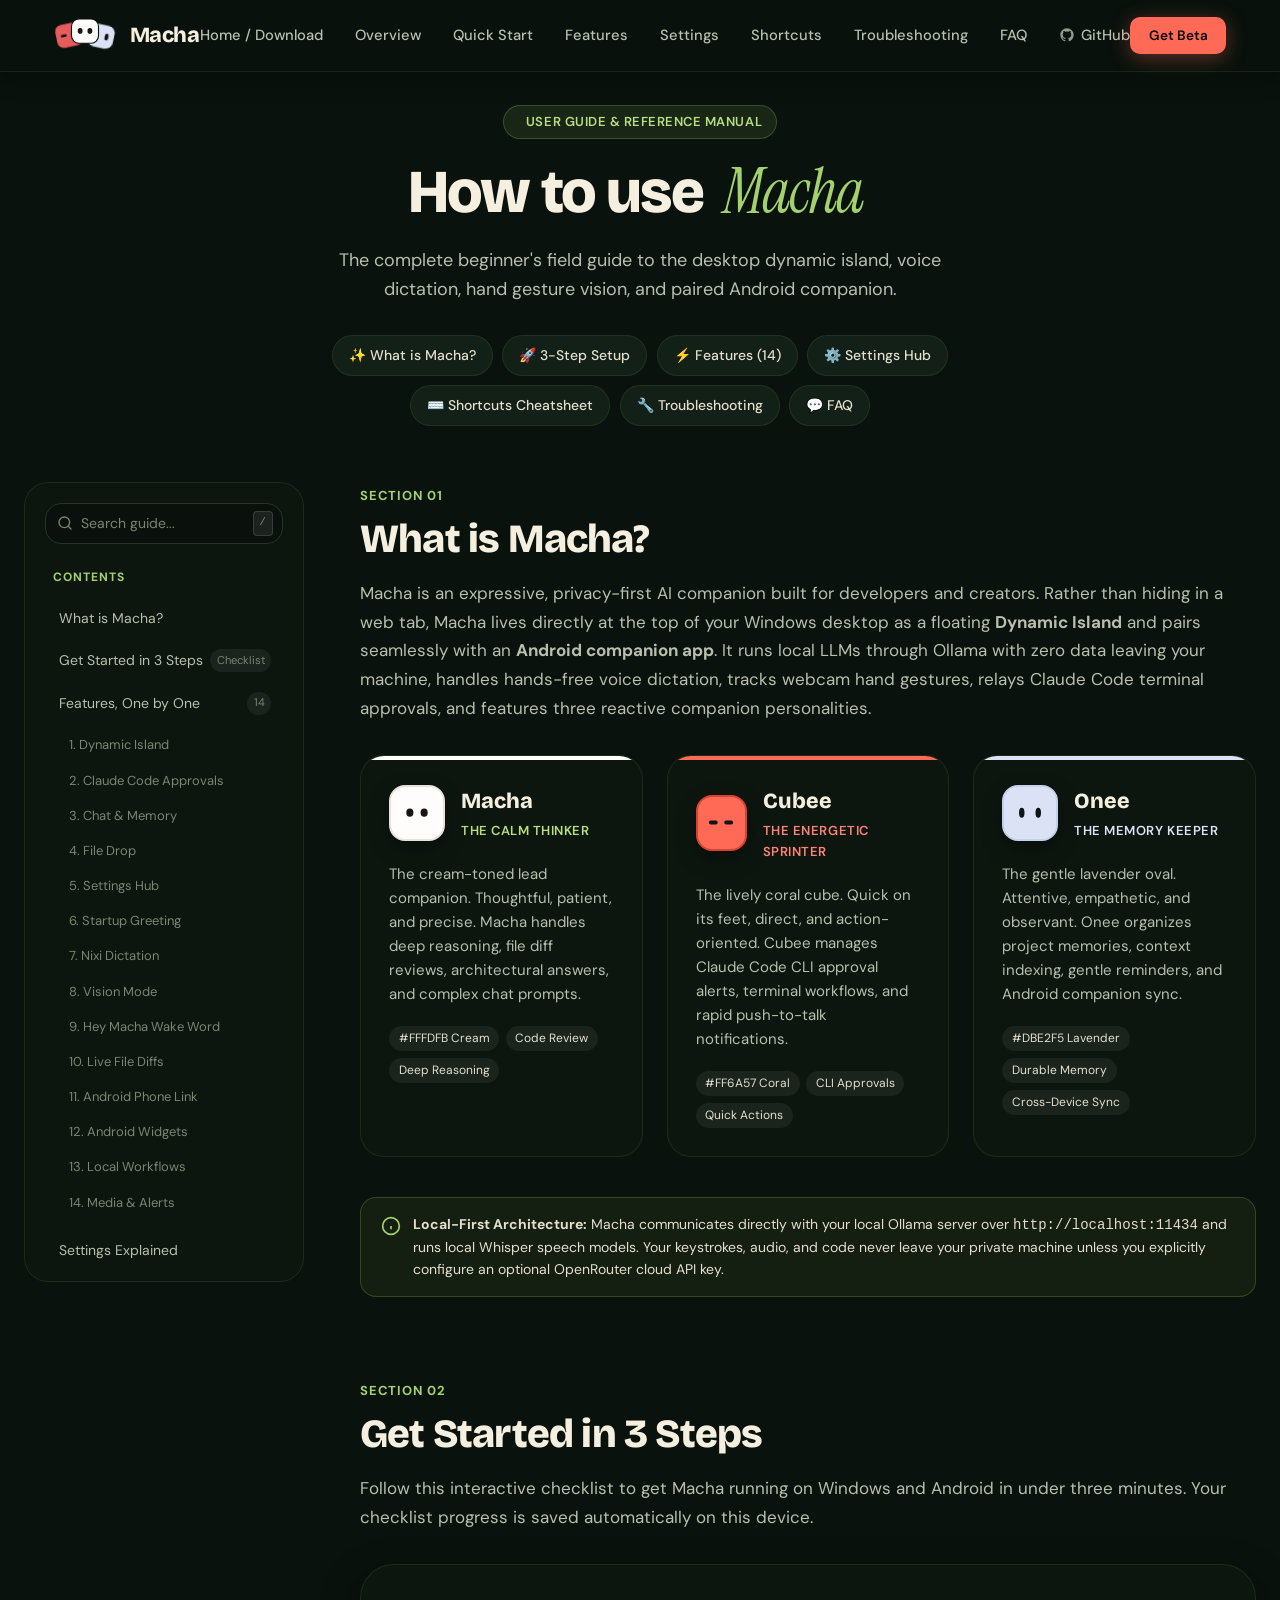
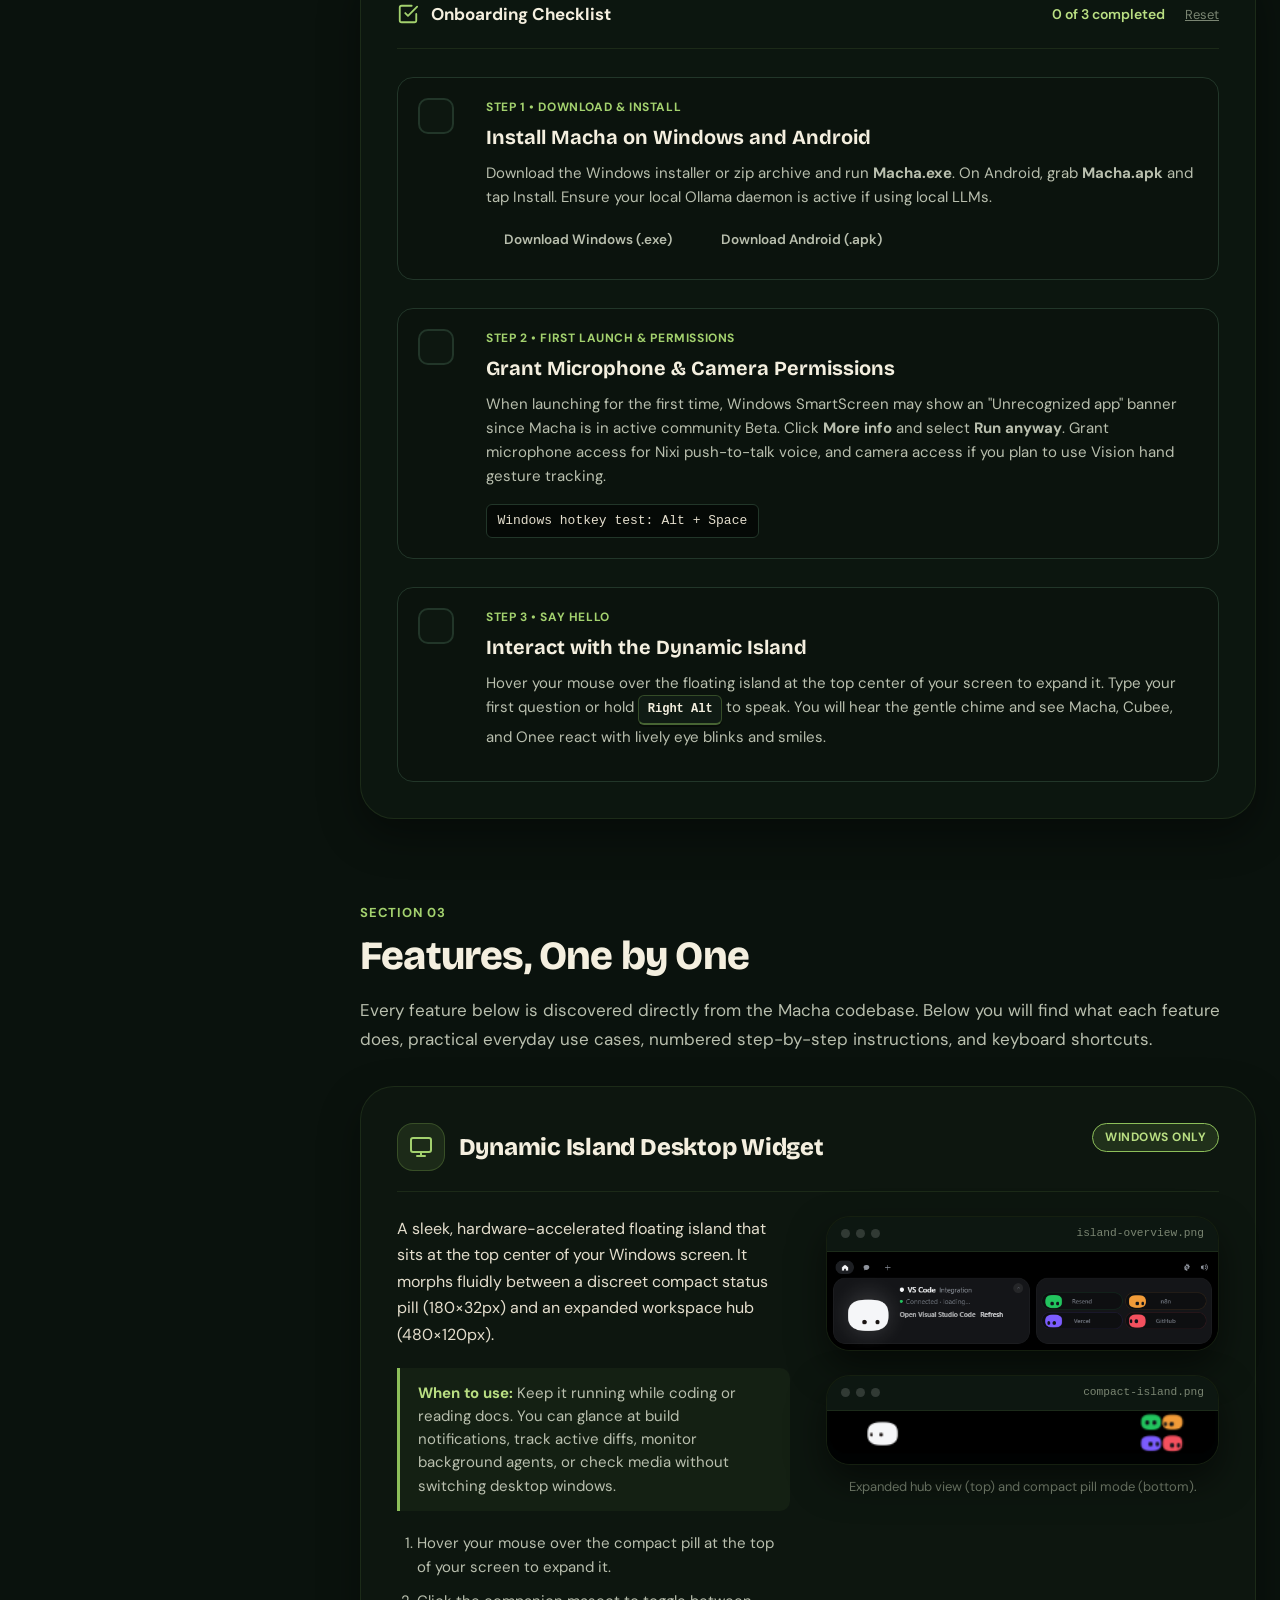
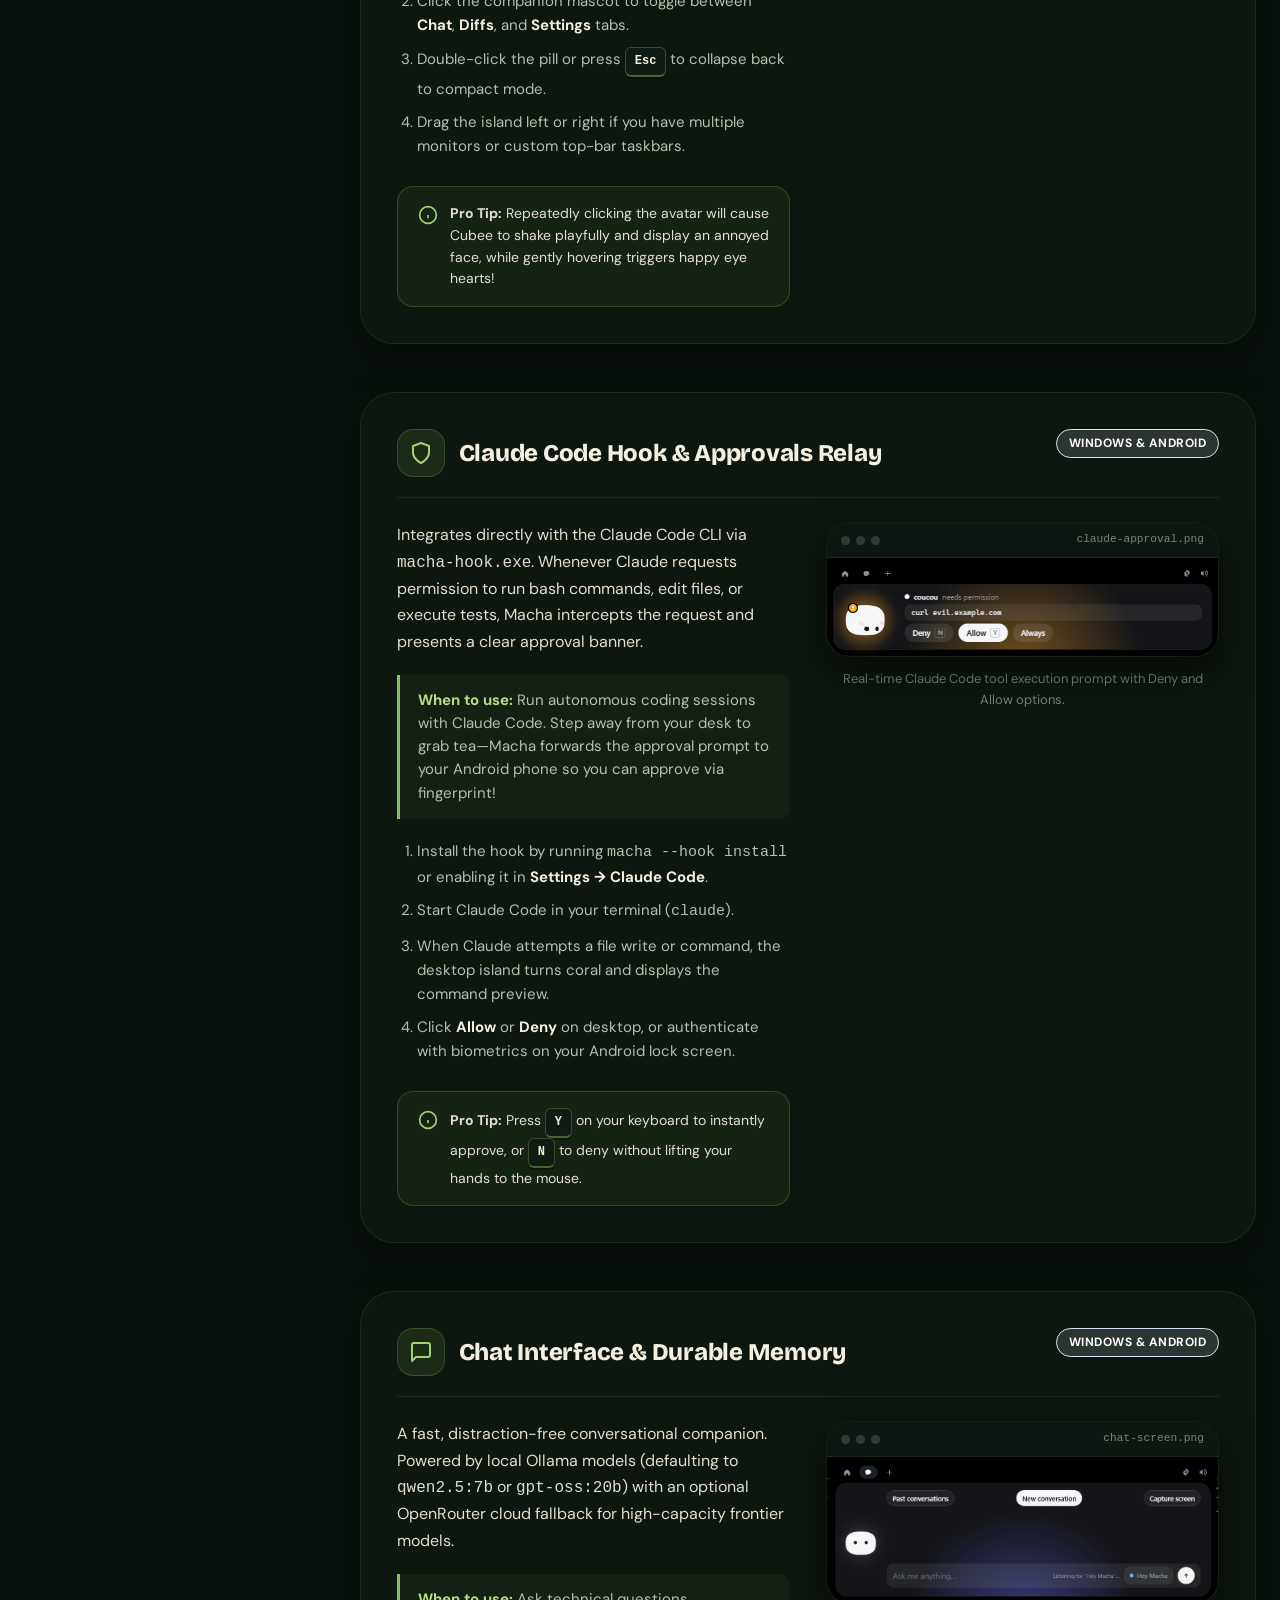
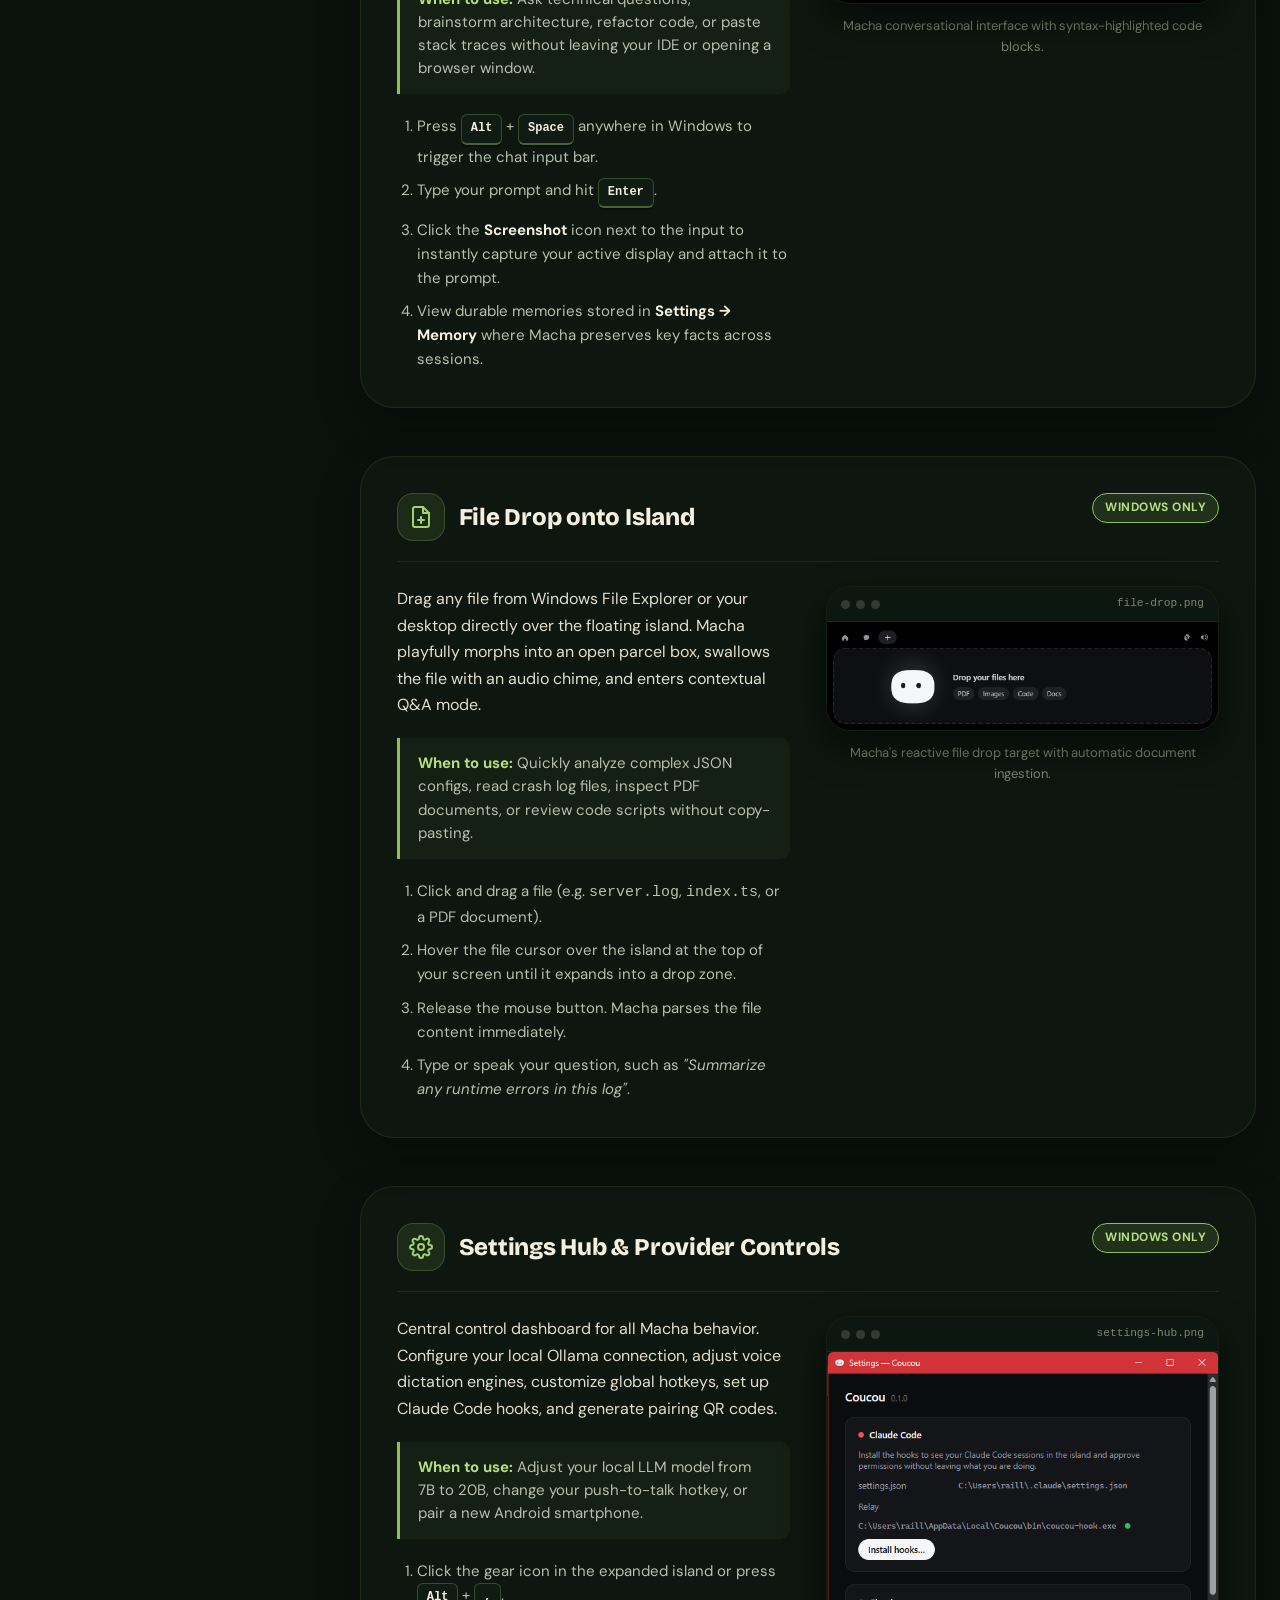
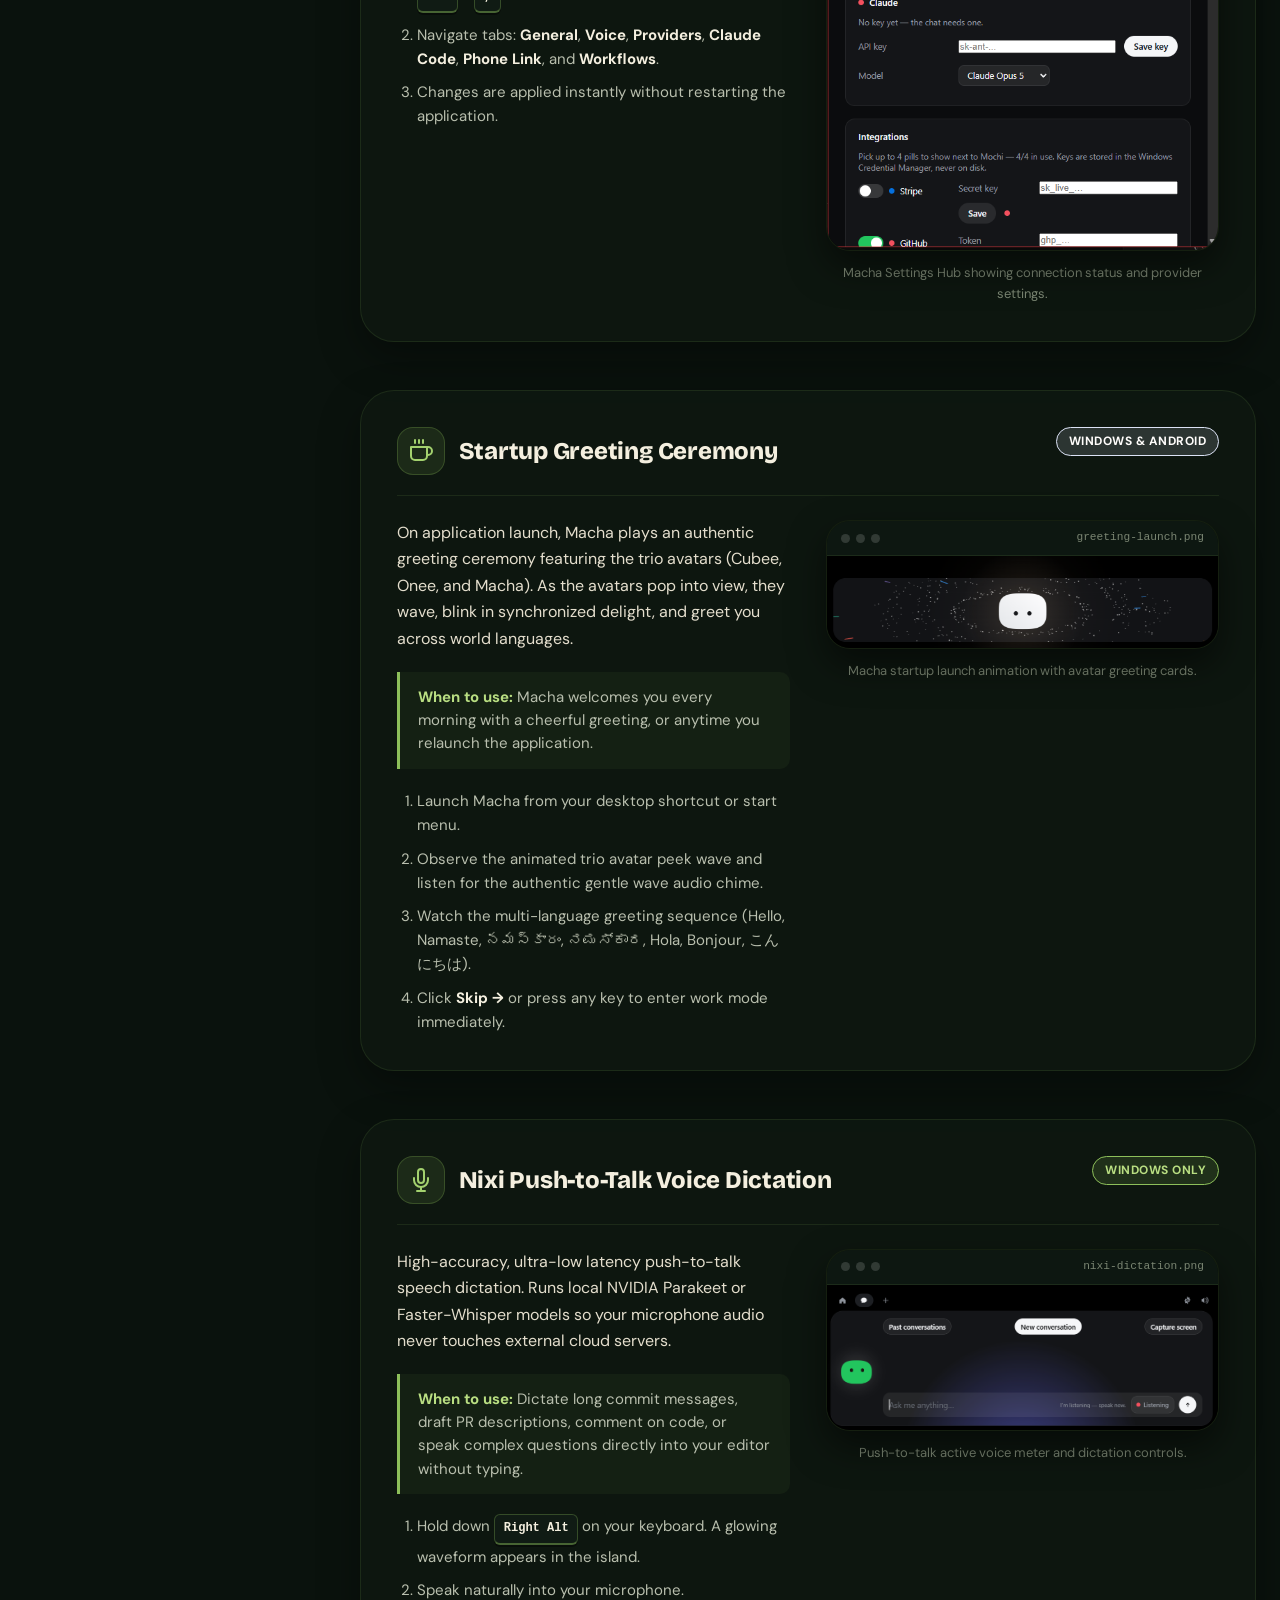
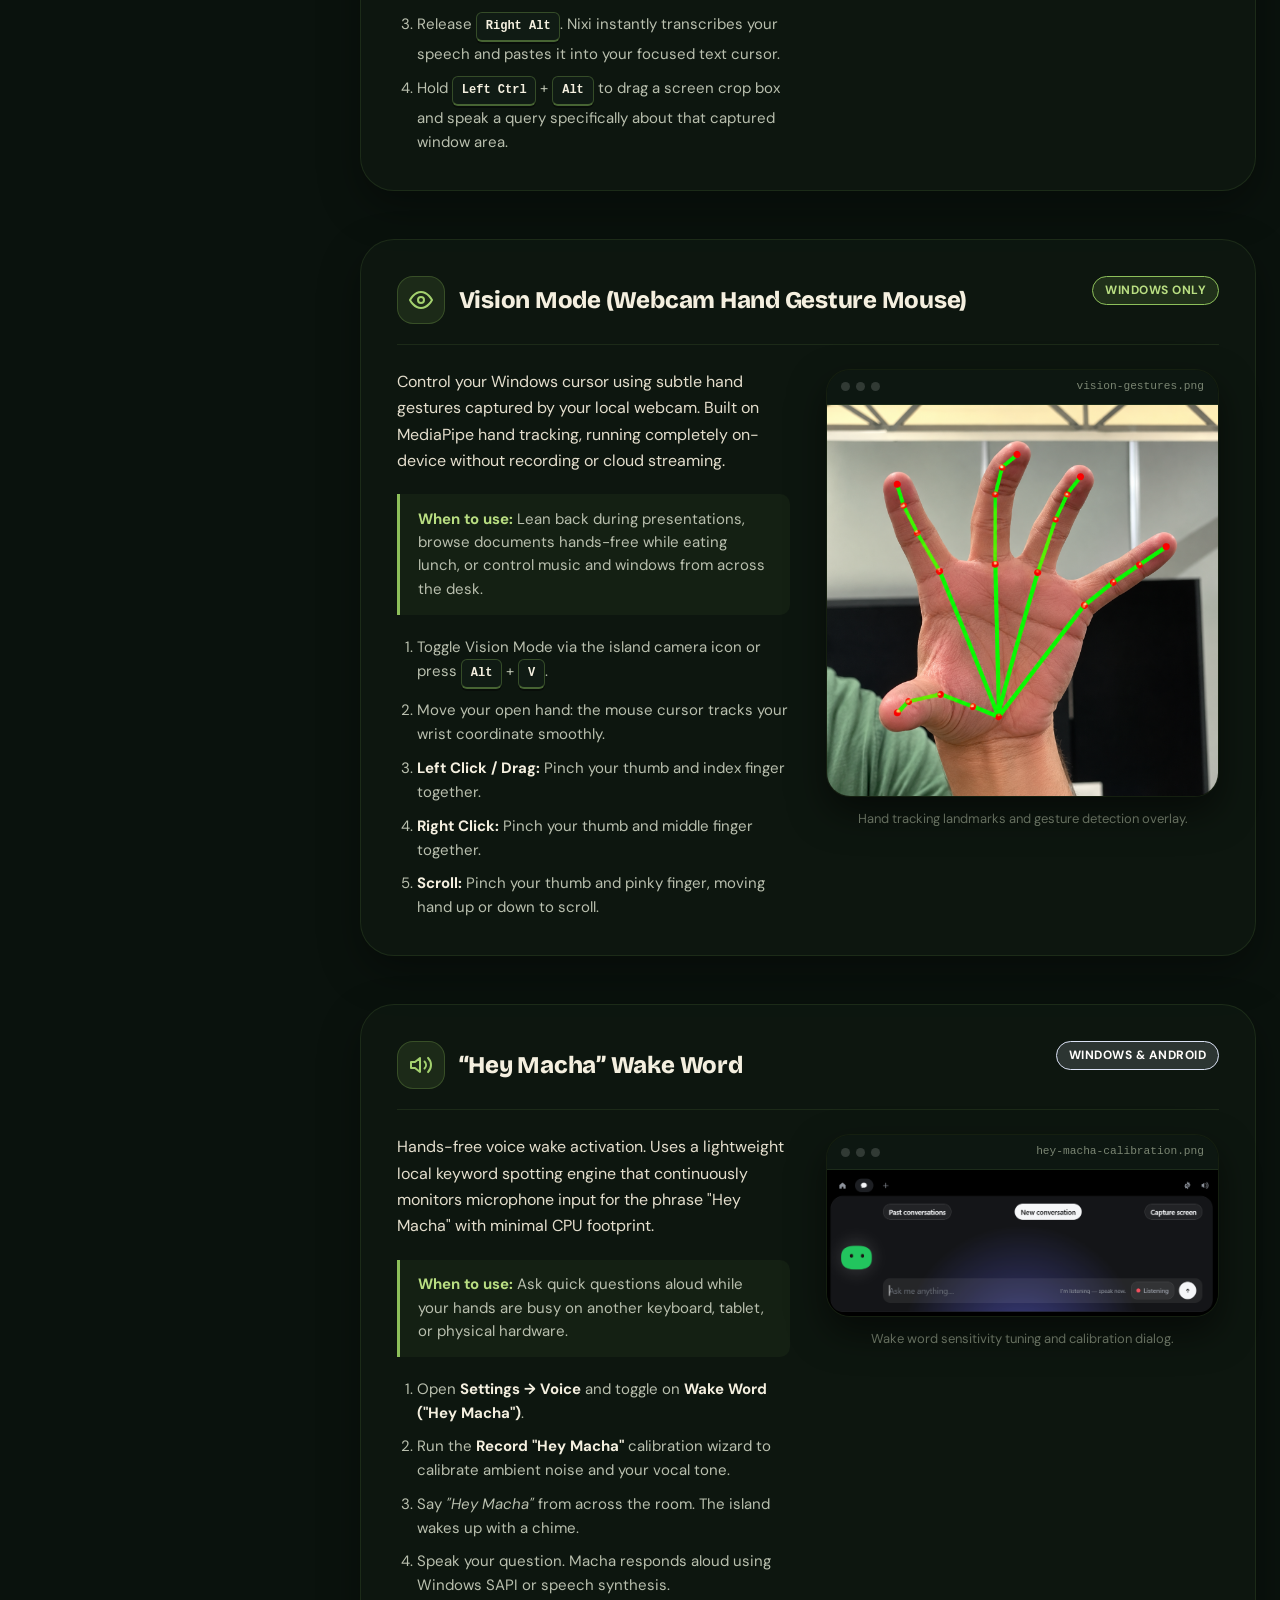
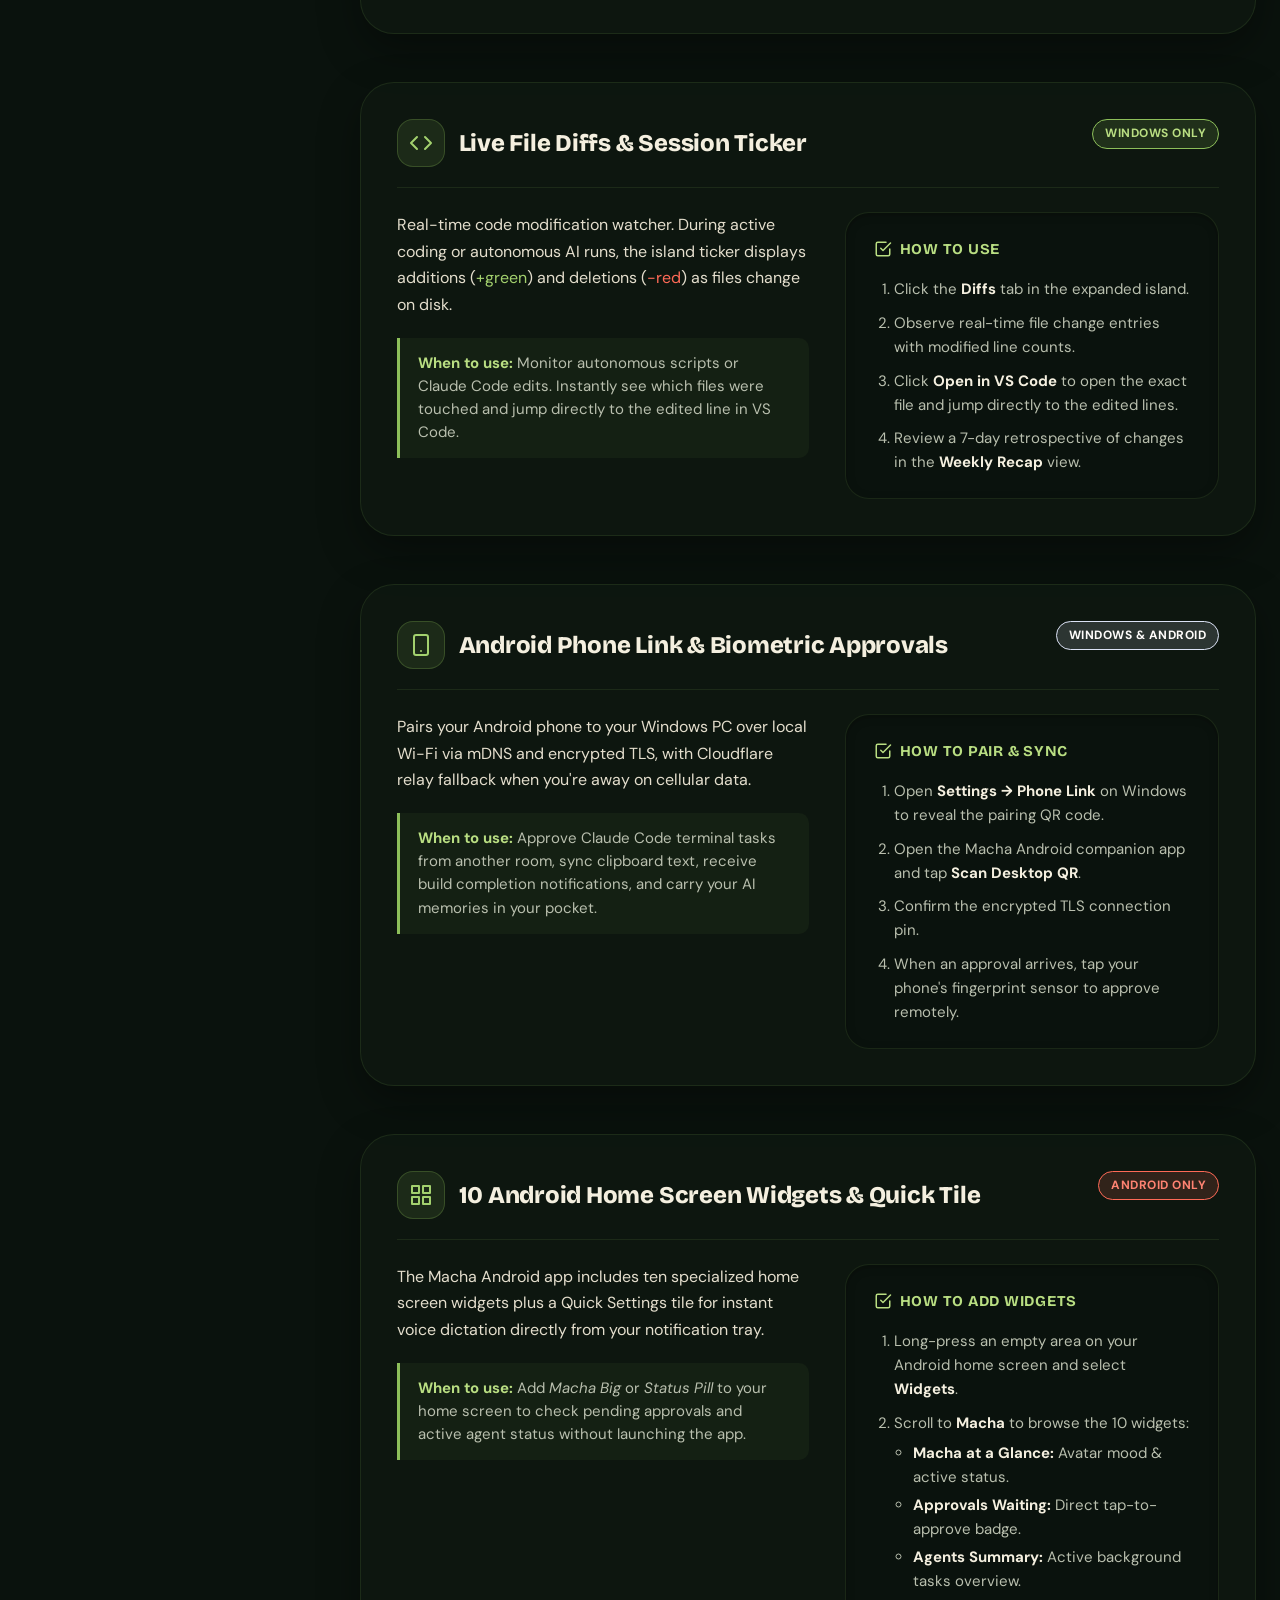
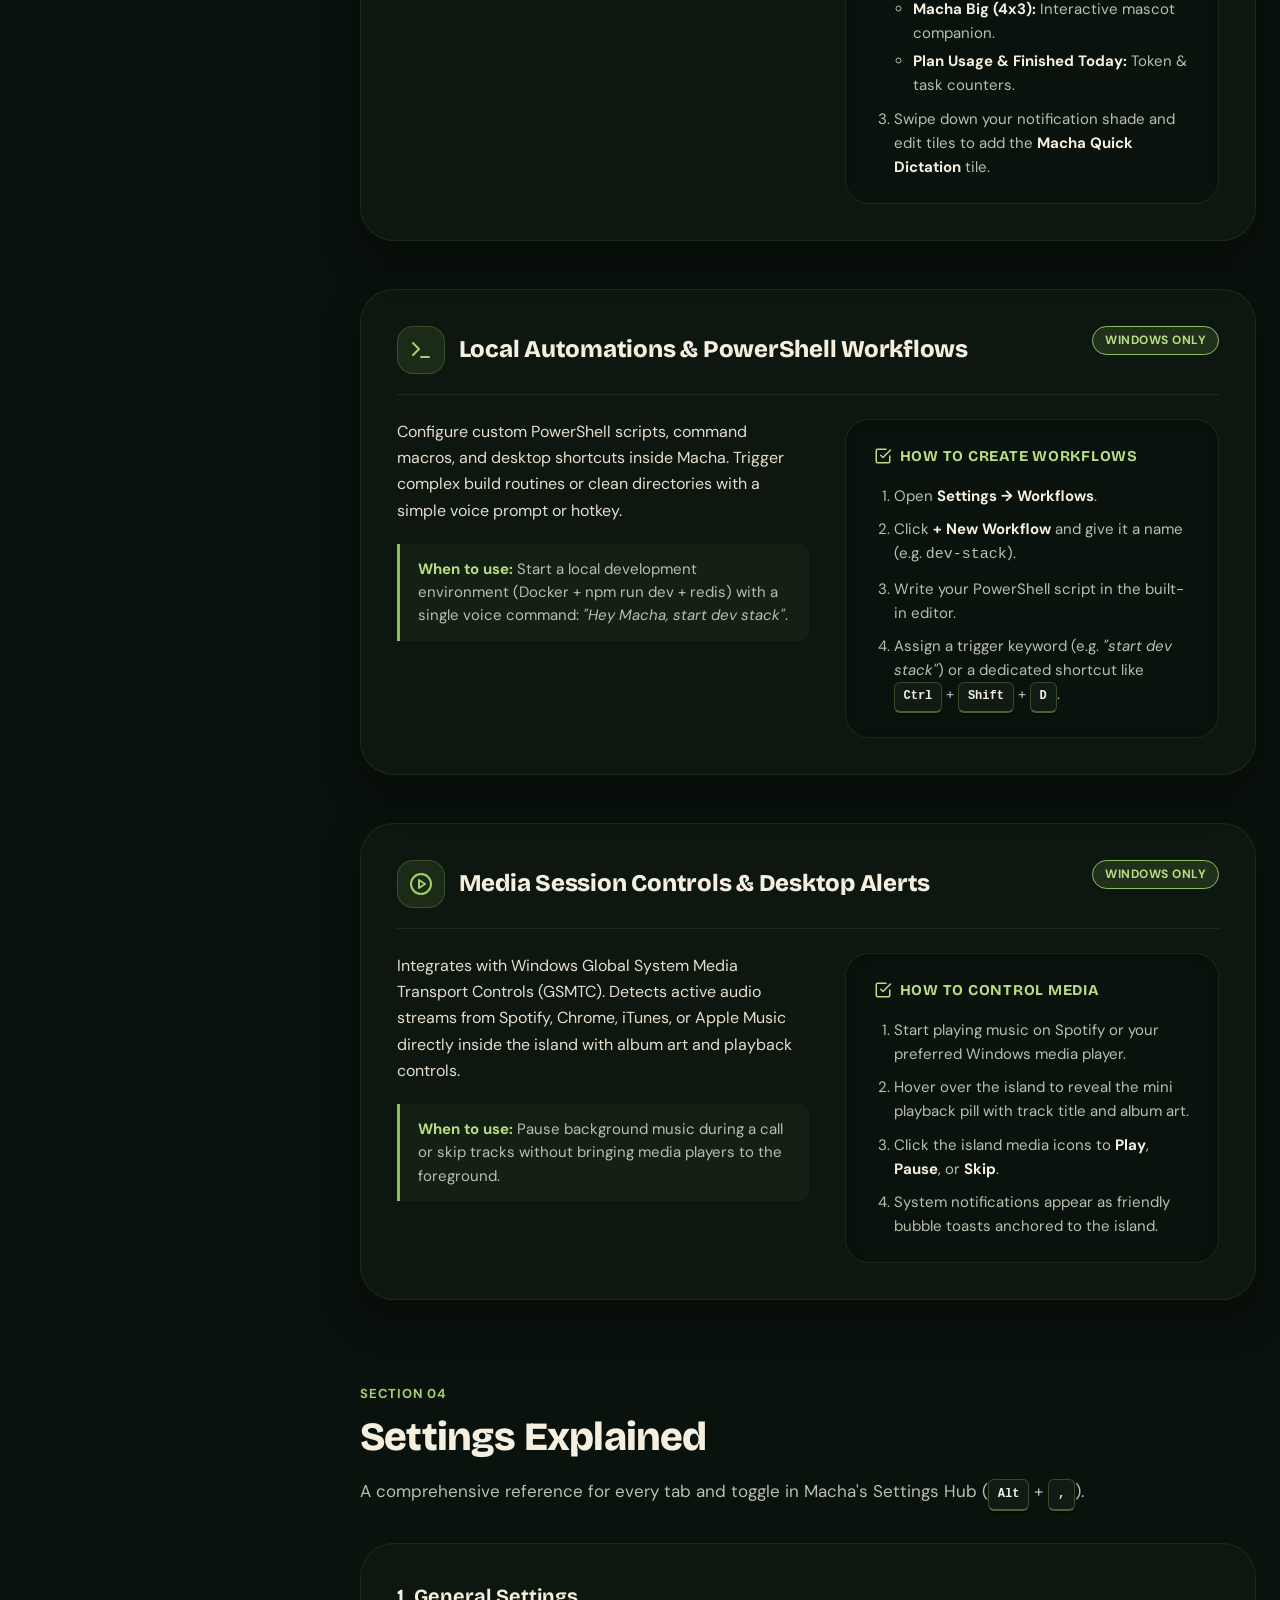
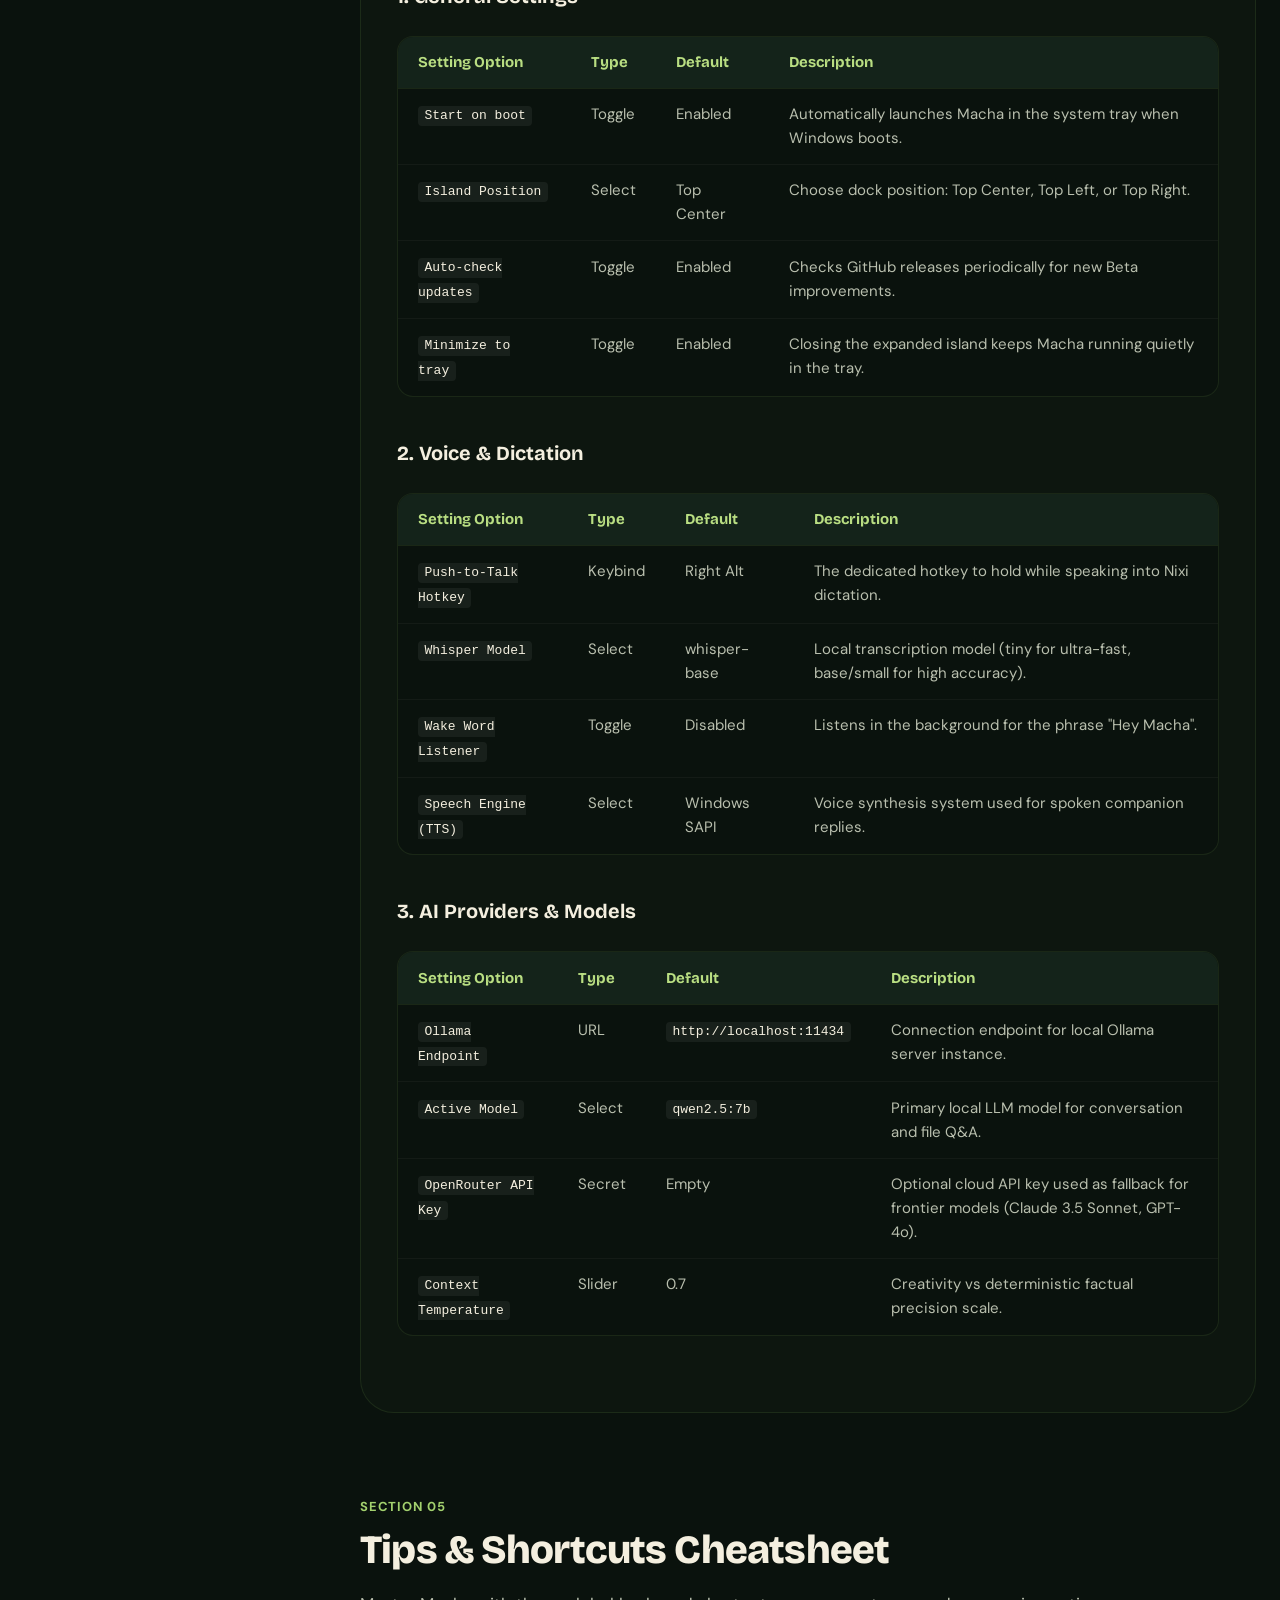
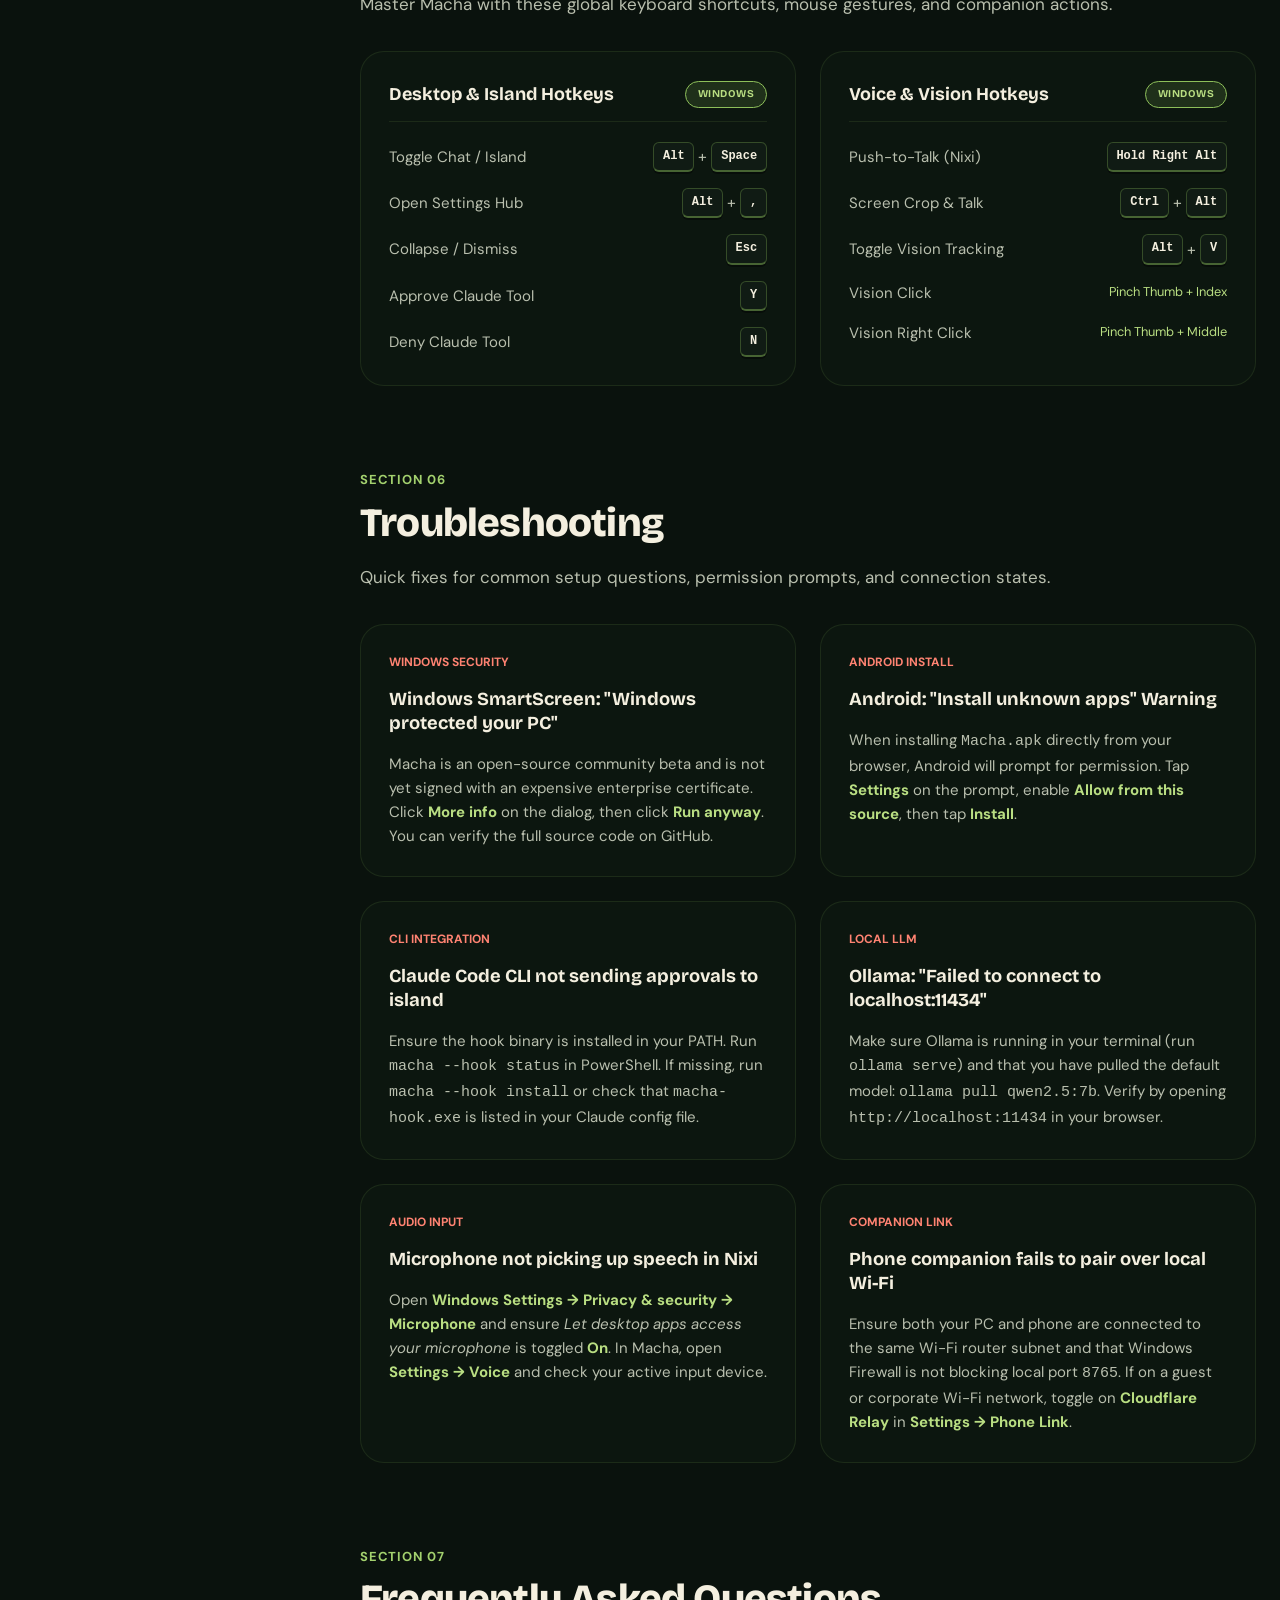
==== commit d65d8792: "Update guide with new screenshots, remove missing placeholders, and fix Android logos" ====
--- a/guide.html
+++ b/guide.html
@@ -405,7 +405,14 @@
                       </div>
                       <img src="assets/guide/island-overview.png" alt="Macha Dynamic Island expanded interface on Windows desktop" loading="lazy" />
                     </div>
-                    <p class="media-caption">Macha's desktop island in expanded state with active companion avatar.</p>
+                    <div class="guide-screenshot-frame" style="margin-top:0.75rem;">
+                      <div class="frame-bar">
+                        <span class="frame-dot"></span><span class="frame-dot"></span><span class="frame-dot"></span>
+                        <span class="frame-title">compact-island.png</span>
+                      </div>
+                      <img src="assets/guide/compact-island.png" alt="Macha Dynamic Island in compact pill mode at top of screen" loading="lazy" />
+                    </div>
+                    <p class="media-caption">Expanded hub view (top) and compact pill mode (bottom).</p>
                   </div>
                 </div>
               </article>
@@ -661,13 +668,14 @@
                   </div>
 
                   <div class="feature-media">
-                    <div class="guide-placeholder-frame">
-                      <svg class="placeholder-icon" viewBox="0 0 24 24" fill="none" stroke="currentColor" stroke-width="2" stroke-linecap="round" stroke-linejoin="round"><path d="M23 19a2 2 0 0 1-2 2H3a2 2 0 0 1-2-2V8a2 2 0 0 1 2-2h4l2-3h6l2 3h4a2 2 0 0 1 2 2z"></path><circle cx="12" cy="13" r="4"></circle></svg>
-                      <h4 class="placeholder-title">Screenshot Placeholder: Nixi Waveform</h4>
-                      <p class="placeholder-desc">Capture the island active waveform during push-to-talk speech or the screen crop marquee.</p>
-                      <span class="placeholder-path-badge">assets/guide/nixi-dictation.png</span>
-                    </div>
-                    <p class="media-caption">Push-to-talk active voice meter and screen region capture.</p>
+                    <div class="guide-screenshot-frame">
+                      <div class="frame-bar">
+                        <span class="frame-dot"></span><span class="frame-dot"></span><span class="frame-dot"></span>
+                        <span class="frame-title">nixi-dictation.png</span>
+                      </div>
+                      <img src="assets/guide/nixi-dictation.png" alt="Nixi push-to-talk active voice dictation interface in Macha" loading="lazy" />
+                    </div>
+                    <p class="media-caption">Push-to-talk active voice meter and dictation controls.</p>
                   </div>
                 </div>
               </article>
@@ -704,11 +712,12 @@
                   </div>
 
                   <div class="feature-media">
-                    <div class="guide-placeholder-frame">
-                      <svg class="placeholder-icon" viewBox="0 0 24 24" fill="none" stroke="currentColor" stroke-width="2"><path d="M23 19a2 2 0 0 1-2 2H3a2 2 0 0 1-2-2V8a2 2 0 0 1 2-2h4l2-3h6l2 3h4a2 2 0 0 1 2 2z"></path><circle cx="12" cy="13" r="4"></circle></svg>
-                      <h4 class="placeholder-title">Screenshot Placeholder: Vision Mode</h4>
-                      <p class="placeholder-desc">Capture webcam gesture cursor overlay and pinch detection visual.</p>
-                      <span class="placeholder-path-badge">assets/guide/vision-gestures.png</span>
+                    <div class="guide-screenshot-frame">
+                      <div class="frame-bar">
+                        <span class="frame-dot"></span><span class="frame-dot"></span><span class="frame-dot"></span>
+                        <span class="frame-title">vision-gestures.png</span>
+                      </div>
+                      <img src="assets/guide/vision-gestures.png" alt="Hand gesture tracking landmarks and vision mouse controls" loading="lazy" />
                     </div>
                     <p class="media-caption">Hand tracking landmarks and gesture detection overlay.</p>
                   </div>
@@ -746,11 +755,12 @@
                   </div>
 
                   <div class="feature-media">
-                    <div class="guide-placeholder-frame">
-                      <svg class="placeholder-icon" viewBox="0 0 24 24" fill="none" stroke="currentColor" stroke-width="2"><path d="M23 19a2 2 0 0 1-2 2H3a2 2 0 0 1-2-2V8a2 2 0 0 1 2-2h4l2-3h6l2 3h4a2 2 0 0 1 2 2z"></path><circle cx="12" cy="13" r="4"></circle></svg>
-                      <h4 class="placeholder-title">Screenshot Placeholder: Voice Calibration</h4>
-                      <p class="placeholder-desc">Capture Settings &rarr; Voice calibration meter and sensitivity sliders.</p>
-                      <span class="placeholder-path-badge">assets/guide/hey-macha-calibration.png</span>
+                    <div class="guide-screenshot-frame">
+                      <div class="frame-bar">
+                        <span class="frame-dot"></span><span class="frame-dot"></span><span class="frame-dot"></span>
+                        <span class="frame-title">hey-macha-calibration.png</span>
+                      </div>
+                      <img src="assets/guide/hey-macha-calibration.png" alt="Hey Macha wake word calibration and sensitivity settings" loading="lazy" />
                     </div>
                     <p class="media-caption">Wake word sensitivity tuning and calibration dialog.</p>
                   </div>
@@ -771,30 +781,29 @@
                   <span class="platform-pill windows">Windows Only</span>
                 </div>
 
-                <div class="feature-grid-content">
-                  <div class="feature-info">
-                    <p class="feature-lead-text">
-                      Real-time code modification watcher. During active coding or autonomous AI runs, the island ticker displays additions (<span style="color:var(--matcha-400)">+green</span>) and deletions (<span style="color:var(--coral-500)">-red</span>) as files change on disk.
-                    </p>
-                    <div class="scenario-callout">
-                      <strong>When to use:</strong> Monitor autonomous scripts or Claude Code edits. Instantly see which files were touched and jump directly to the edited line in VS Code.
-                    </div>
-                    <ol class="steps-list">
-                      <li>Click the <strong>Diffs</strong> tab in the expanded island.</li>
-                      <li>Observe real-time file change entries with modified line counts.</li>
-                      <li>Click <strong>Open in VS Code</strong> to open the exact file and jump directly to the edited lines.</li>
-                      <li>Review a 7-day retrospective of changes in the <strong>Weekly Recap</strong> view.</li>
-                    </ol>
-                  </div>
-
-                  <div class="feature-media">
-                    <div class="guide-placeholder-frame">
-                      <svg class="placeholder-icon" viewBox="0 0 24 24" fill="none" stroke="currentColor" stroke-width="2"><path d="M23 19a2 2 0 0 1-2 2H3a2 2 0 0 1-2-2V8a2 2 0 0 1 2-2h4l2-3h6l2 3h4a2 2 0 0 1 2 2z"></path><circle cx="12" cy="13" r="4"></circle></svg>
-                      <h4 class="placeholder-title">Screenshot Placeholder: Live Diffs Ticker</h4>
-                      <p class="placeholder-desc">Capture island diff ticker displaying file edits with additions and deletions.</p>
-                      <span class="placeholder-path-badge">assets/guide/live-diffs.png</span>
-                    </div>
-                    <p class="media-caption">Live file change ticker with additions and deletions breakdown.</p>
+                <div class="feature-grid-content feature-grid-full">
+                  <div class="feature-info-layout">
+                    <div class="feature-info-pane">
+                      <p class="feature-lead-text">
+                        Real-time code modification watcher. During active coding or autonomous AI runs, the island ticker displays additions (<span style="color:var(--matcha-400)">+green</span>) and deletions (<span style="color:var(--coral-500)">-red</span>) as files change on disk.
+                      </p>
+                      <div class="scenario-callout">
+                        <strong>When to use:</strong> Monitor autonomous scripts or Claude Code edits. Instantly see which files were touched and jump directly to the edited line in VS Code.
+                      </div>
+                    </div>
+
+                    <div class="feature-steps-pane">
+                      <div class="steps-heading">
+                        <svg width="18" height="18" viewBox="0 0 24 24" fill="none" stroke="currentColor" stroke-width="2" stroke-linecap="round" stroke-linejoin="round" aria-hidden="true"><polyline points="9 11 12 14 22 4"></polyline><path d="M21 12v7a2 2 0 0 1-2 2H5a2 2 0 0 1-2-2V5a2 2 0 0 1 2-2h11"></path></svg>
+                        <span>How to use</span>
+                      </div>
+                      <ol class="steps-list">
+                        <li>Click the <strong>Diffs</strong> tab in the expanded island.</li>
+                        <li>Observe real-time file change entries with modified line counts.</li>
+                        <li>Click <strong>Open in VS Code</strong> to open the exact file and jump directly to the edited lines.</li>
+                        <li>Review a 7-day retrospective of changes in the <strong>Weekly Recap</strong> view.</li>
+                      </ol>
+                    </div>
                   </div>
                 </div>
               </article>
@@ -813,30 +822,29 @@
                   <span class="platform-pill both">Windows &amp; Android</span>
                 </div>
 
-                <div class="feature-grid-content">
-                  <div class="feature-info">
-                    <p class="feature-lead-text">
-                      Pairs your Android phone to your Windows PC over local Wi-Fi via mDNS and encrypted TLS, with Cloudflare relay fallback when you're away on cellular data.
-                    </p>
-                    <div class="scenario-callout">
-                      <strong>When to use:</strong> Approve Claude Code terminal tasks from another room, sync clipboard text, receive build completion notifications, and carry your AI memories in your pocket.
-                    </div>
-                    <ol class="steps-list">
-                      <li>Open <strong>Settings &rarr; Phone Link</strong> on Windows to reveal the pairing QR code.</li>
-                      <li>Open the Macha Android companion app and tap <strong>Scan Desktop QR</strong>.</li>
-                      <li>Confirm the encrypted TLS connection pin.</li>
-                      <li>When an approval arrives, tap your phone's fingerprint sensor to approve remotely.</li>
-                    </ol>
-                  </div>
-
-                  <div class="feature-media">
-                    <div class="guide-placeholder-frame">
-                      <svg class="placeholder-icon" viewBox="0 0 24 24" fill="none" stroke="currentColor" stroke-width="2"><path d="M23 19a2 2 0 0 1-2 2H3a2 2 0 0 1-2-2V8a2 2 0 0 1 2-2h4l2-3h6l2 3h4a2 2 0 0 1 2 2z"></path><circle cx="12" cy="13" r="4"></circle></svg>
-                      <h4 class="placeholder-title">Screenshot Placeholder: Phone Sync</h4>
-                      <p class="placeholder-desc">Capture Android companion app connected state with biometric dialog.</p>
-                      <span class="placeholder-path-badge">assets/guide/android-companion-sync.png</span>
-                    </div>
-                    <p class="media-caption">Android companion remote sync and biometric approval screen.</p>
+                <div class="feature-grid-content feature-grid-full">
+                  <div class="feature-info-layout">
+                    <div class="feature-info-pane">
+                      <p class="feature-lead-text">
+                        Pairs your Android phone to your Windows PC over local Wi-Fi via mDNS and encrypted TLS, with Cloudflare relay fallback when you're away on cellular data.
+                      </p>
+                      <div class="scenario-callout">
+                        <strong>When to use:</strong> Approve Claude Code terminal tasks from another room, sync clipboard text, receive build completion notifications, and carry your AI memories in your pocket.
+                      </div>
+                    </div>
+
+                    <div class="feature-steps-pane">
+                      <div class="steps-heading">
+                        <svg width="18" height="18" viewBox="0 0 24 24" fill="none" stroke="currentColor" stroke-width="2" stroke-linecap="round" stroke-linejoin="round" aria-hidden="true"><polyline points="9 11 12 14 22 4"></polyline><path d="M21 12v7a2 2 0 0 1-2 2H5a2 2 0 0 1-2-2V5a2 2 0 0 1 2-2h11"></path></svg>
+                        <span>How to pair &amp; sync</span>
+                      </div>
+                      <ol class="steps-list">
+                        <li>Open <strong>Settings &rarr; Phone Link</strong> on Windows to reveal the pairing QR code.</li>
+                        <li>Open the Macha Android companion app and tap <strong>Scan Desktop QR</strong>.</li>
+                        <li>Confirm the encrypted TLS connection pin.</li>
+                        <li>When an approval arrives, tap your phone's fingerprint sensor to approve remotely.</li>
+                      </ol>
+                    </div>
                   </div>
                 </div>
               </article>
@@ -855,37 +863,36 @@
                   <span class="platform-pill android">Android Only</span>
                 </div>
 
-                <div class="feature-grid-content">
-                  <div class="feature-info">
-                    <p class="feature-lead-text">
-                      The Macha Android app includes ten specialized home screen widgets plus a Quick Settings tile for instant voice dictation directly from your notification tray.
-                    </p>
-                    <div class="scenario-callout">
-                      <strong>When to use:</strong> Add <em>Macha Big</em> or <em>Status Pill</em> to your home screen to check pending approvals and active agent status without launching the app.
-                    </div>
-                    <ol class="steps-list">
-                      <li>Long-press an empty area on your Android home screen and select <strong>Widgets</strong>.</li>
-                      <li>Scroll to <strong>Macha</strong> to browse the 10 widgets:
-                        <ul style="padding-left:1.2rem;margin-top:0.4rem;display:flex;flex-direction:column;gap:0.25rem;">
-                          <li><strong>Macha at a Glance:</strong> Avatar mood &amp; active status.</li>
-                          <li><strong>Approvals Waiting:</strong> Direct tap-to-approve badge.</li>
-                          <li><strong>Agents Summary:</strong> Active background tasks overview.</li>
-                          <li><strong>Macha Big (4x3):</strong> Interactive mascot companion.</li>
-                          <li><strong>Plan Usage &amp; Finished Today:</strong> Token &amp; task counters.</li>
-                        </ul>
-                      </li>
-                      <li>Swipe down your notification shade and edit tiles to add the <strong>Macha Quick Dictation</strong> tile.</li>
-                    </ol>
-                  </div>
-
-                  <div class="feature-media">
-                    <div class="guide-placeholder-frame">
-                      <svg class="placeholder-icon" viewBox="0 0 24 24" fill="none" stroke="currentColor" stroke-width="2"><path d="M23 19a2 2 0 0 1-2 2H3a2 2 0 0 1-2-2V8a2 2 0 0 1 2-2h4l2-3h6l2 3h4a2 2 0 0 1 2 2z"></path><circle cx="12" cy="13" r="4"></circle></svg>
-                      <h4 class="placeholder-title">Screenshot Placeholder: Android Widgets</h4>
-                      <p class="placeholder-desc">Capture Android home screen with Macha Big, Status Pill, and Quick Tile.</p>
-                      <span class="placeholder-path-badge">assets/guide/android-widgets.png</span>
-                    </div>
-                    <p class="media-caption">Macha's Android home screen widgets and quick control tile.</p>
+                <div class="feature-grid-content feature-grid-full">
+                  <div class="feature-info-layout">
+                    <div class="feature-info-pane">
+                      <p class="feature-lead-text">
+                        The Macha Android app includes ten specialized home screen widgets plus a Quick Settings tile for instant voice dictation directly from your notification tray.
+                      </p>
+                      <div class="scenario-callout">
+                        <strong>When to use:</strong> Add <em>Macha Big</em> or <em>Status Pill</em> to your home screen to check pending approvals and active agent status without launching the app.
+                      </div>
+                    </div>
+
+                    <div class="feature-steps-pane">
+                      <div class="steps-heading">
+                        <svg width="18" height="18" viewBox="0 0 24 24" fill="none" stroke="currentColor" stroke-width="2" stroke-linecap="round" stroke-linejoin="round" aria-hidden="true"><polyline points="9 11 12 14 22 4"></polyline><path d="M21 12v7a2 2 0 0 1-2 2H5a2 2 0 0 1-2-2V5a2 2 0 0 1 2-2h11"></path></svg>
+                        <span>How to add widgets</span>
+                      </div>
+                      <ol class="steps-list">
+                        <li>Long-press an empty area on your Android home screen and select <strong>Widgets</strong>.</li>
+                        <li>Scroll to <strong>Macha</strong> to browse the 10 widgets:
+                          <ul style="padding-left:1.2rem;margin-top:0.4rem;display:flex;flex-direction:column;gap:0.25rem;">
+                            <li><strong>Macha at a Glance:</strong> Avatar mood &amp; active status.</li>
+                            <li><strong>Approvals Waiting:</strong> Direct tap-to-approve badge.</li>
+                            <li><strong>Agents Summary:</strong> Active background tasks overview.</li>
+                            <li><strong>Macha Big (4x3):</strong> Interactive mascot companion.</li>
+                            <li><strong>Plan Usage &amp; Finished Today:</strong> Token &amp; task counters.</li>
+                          </ul>
+                        </li>
+                        <li>Swipe down your notification shade and edit tiles to add the <strong>Macha Quick Dictation</strong> tile.</li>
+                      </ol>
+                    </div>
                   </div>
                 </div>
               </article>
@@ -904,30 +911,29 @@
                   <span class="platform-pill windows">Windows Only</span>
                 </div>
 
-                <div class="feature-grid-content">
-                  <div class="feature-info">
-                    <p class="feature-lead-text">
-                      Configure custom PowerShell scripts, command macros, and desktop shortcuts inside Macha. Trigger complex build routines or clean directories with a simple voice prompt or hotkey.
-                    </p>
-                    <div class="scenario-callout">
-                      <strong>When to use:</strong> Start a local development environment (Docker + npm run dev + redis) with a single voice command: <em>"Hey Macha, start dev stack"</em>.
-                    </div>
-                    <ol class="steps-list">
-                      <li>Open <strong>Settings &rarr; Workflows</strong>.</li>
-                      <li>Click <strong>+ New Workflow</strong> and give it a name (e.g. <code>dev-stack</code>).</li>
-                      <li>Write your PowerShell script in the built-in editor.</li>
-                      <li>Assign a trigger keyword (e.g. <em>"start dev stack"</em>) or a dedicated shortcut like <kbd>Ctrl</kbd> + <kbd>Shift</kbd> + <kbd>D</kbd>.</li>
-                    </ol>
-                  </div>
-
-                  <div class="feature-media">
-                    <div class="guide-placeholder-frame">
-                      <svg class="placeholder-icon" viewBox="0 0 24 24" fill="none" stroke="currentColor" stroke-width="2"><path d="M23 19a2 2 0 0 1-2 2H3a2 2 0 0 1-2-2V8a2 2 0 0 1 2-2h4l2-3h6l2 3h4a2 2 0 0 1 2 2z"></path><circle cx="12" cy="13" r="4"></circle></svg>
-                      <h4 class="placeholder-title">Screenshot Placeholder: Workflows</h4>
-                      <p class="placeholder-desc">Capture Settings &rarr; Workflows showing saved PowerShell macros.</p>
-                      <span class="placeholder-path-badge">assets/guide/workflows-macro.png</span>
-                    </div>
-                    <p class="media-caption">Macha local workflow builder and command automation runner.</p>
+                <div class="feature-grid-content feature-grid-full">
+                  <div class="feature-info-layout">
+                    <div class="feature-info-pane">
+                      <p class="feature-lead-text">
+                        Configure custom PowerShell scripts, command macros, and desktop shortcuts inside Macha. Trigger complex build routines or clean directories with a simple voice prompt or hotkey.
+                      </p>
+                      <div class="scenario-callout">
+                        <strong>When to use:</strong> Start a local development environment (Docker + npm run dev + redis) with a single voice command: <em>"Hey Macha, start dev stack"</em>.
+                      </div>
+                    </div>
+
+                    <div class="feature-steps-pane">
+                      <div class="steps-heading">
+                        <svg width="18" height="18" viewBox="0 0 24 24" fill="none" stroke="currentColor" stroke-width="2" stroke-linecap="round" stroke-linejoin="round" aria-hidden="true"><polyline points="9 11 12 14 22 4"></polyline><path d="M21 12v7a2 2 0 0 1-2 2H5a2 2 0 0 1-2-2V5a2 2 0 0 1 2-2h11"></path></svg>
+                        <span>How to create workflows</span>
+                      </div>
+                      <ol class="steps-list">
+                        <li>Open <strong>Settings &rarr; Workflows</strong>.</li>
+                        <li>Click <strong>+ New Workflow</strong> and give it a name (e.g. <code>dev-stack</code>).</li>
+                        <li>Write your PowerShell script in the built-in editor.</li>
+                        <li>Assign a trigger keyword (e.g. <em>"start dev stack"</em>) or a dedicated shortcut like <kbd>Ctrl</kbd> + <kbd>Shift</kbd> + <kbd>D</kbd>.</li>
+                      </ol>
+                    </div>
                   </div>
                 </div>
               </article>
@@ -946,30 +952,29 @@
                   <span class="platform-pill windows">Windows Only</span>
                 </div>
 
-                <div class="feature-grid-content">
-                  <div class="feature-info">
-                    <p class="feature-lead-text">
-                      Integrates with Windows Global System Media Transport Controls (GSMTC). Detects active audio streams from Spotify, Chrome, iTunes, or Apple Music directly inside the island with album art and playback controls.
-                    </p>
-                    <div class="scenario-callout">
-                      <strong>When to use:</strong> Pause background music during a call or skip tracks without bringing media players to the foreground.
-                    </div>
-                    <ol class="steps-list">
-                      <li>Start playing music on Spotify or your preferred Windows media player.</li>
-                      <li>Hover over the island to reveal the mini playback pill with track title and album art.</li>
-                      <li>Click the island media icons to <strong>Play</strong>, <strong>Pause</strong>, or <strong>Skip</strong>.</li>
-                      <li>System notifications appear as friendly bubble toasts anchored to the island.</li>
-                    </ol>
-                  </div>
-
-                  <div class="feature-media">
-                    <div class="guide-placeholder-frame">
-                      <svg class="placeholder-icon" viewBox="0 0 24 24" fill="none" stroke="currentColor" stroke-width="2"><path d="M23 19a2 2 0 0 1-2 2H3a2 2 0 0 1-2-2V8a2 2 0 0 1 2-2h4l2-3h6l2 3h4a2 2 0 0 1 2 2z"></path><circle cx="12" cy="13" r="4"></circle></svg>
-                      <h4 class="placeholder-title">Screenshot Placeholder: Media Controls</h4>
-                      <p class="placeholder-desc">Capture the island showing Spotify track title, album artwork, and controls.</p>
-                      <span class="placeholder-path-badge">assets/guide/media-controls.png</span>
-                    </div>
-                    <p class="media-caption">Integrated Windows media session controls inside the floating island.</p>
+                <div class="feature-grid-content feature-grid-full">
+                  <div class="feature-info-layout">
+                    <div class="feature-info-pane">
+                      <p class="feature-lead-text">
+                        Integrates with Windows Global System Media Transport Controls (GSMTC). Detects active audio streams from Spotify, Chrome, iTunes, or Apple Music directly inside the island with album art and playback controls.
+                      </p>
+                      <div class="scenario-callout">
+                        <strong>When to use:</strong> Pause background music during a call or skip tracks without bringing media players to the foreground.
+                      </div>
+                    </div>
+
+                    <div class="feature-steps-pane">
+                      <div class="steps-heading">
+                        <svg width="18" height="18" viewBox="0 0 24 24" fill="none" stroke="currentColor" stroke-width="2" stroke-linecap="round" stroke-linejoin="round" aria-hidden="true"><polyline points="9 11 12 14 22 4"></polyline><path d="M21 12v7a2 2 0 0 1-2 2H5a2 2 0 0 1-2-2V5a2 2 0 0 1 2-2h11"></path></svg>
+                        <span>How to control media</span>
+                      </div>
+                      <ol class="steps-list">
+                        <li>Start playing music on Spotify or your preferred Windows media player.</li>
+                        <li>Hover over the island to reveal the mini playback pill with track title and album art.</li>
+                        <li>Click the island media icons to <strong>Play</strong>, <strong>Pause</strong>, or <strong>Skip</strong>.</li>
+                        <li>System notifications appear as friendly bubble toasts anchored to the island.</li>
+                      </ol>
+                    </div>
                   </div>
                 </div>
               </article>
@@ -1344,7 +1349,7 @@
                   <span>Download for Windows (.exe)</span>
                 </a>
                 <a href="downloads/Macha.apk" class="btn btn-secondary">
-                  <svg width="18" height="18" viewBox="0 0 24 24" fill="none" stroke="currentColor" stroke-width="2" stroke-linecap="round" stroke-linejoin="round" aria-hidden="true"><rect x="5" y="2" width="14" height="20" rx="2" ry="2"></rect><line x1="12" y1="18" x2="12.01" y2="18"></line></svg>
+                  <svg width="18" height="18" viewBox="0 0 24 24" fill="currentColor" aria-hidden="true"><path d="M17.6 9.48l1.84-3.18c.16-.31.04-.69-.26-.85a.64.64 0 0 0-.83.22l-1.88 3.24A10.47 10.47 0 0 0 12 8c-1.53 0-2.98.35-4.47.91L5.65 5.67a.64.64 0 0 0-.83-.22c-.3.16-.42.54-.26.85L6.4 9.48A9.995 9.995 0 0 0 2 18h20c0-3.35-1.64-6.33-4.4-8.52zM8.5 15.5a1 1 0 1 1 0-2 1 1 0 0 1 0 2zm7 0a1 1 0 1 1 0-2 1 1 0 0 1 0 2z"/></svg>
                   <span>Download for Android (.apk)</span>
                 </a>
               </div>
--- a/css/guide.css
+++ b/css/guide.css
@@ -648,6 +648,54 @@
   grid-template-columns: 1fr 1fr;
   gap: 2.25rem;
   align-items: start;
+}
+
+/* ── Full-Width Feature Card (Text-optimized when image is absent) ── */
+.feature-grid-content.feature-grid-full {
+  grid-template-columns: 1fr;
+}
+
+.feature-grid-content.feature-grid-full .feature-info-layout {
+  display: grid;
+  grid-template-columns: 1.1fr 1fr;
+  gap: 2.25rem;
+  align-items: stretch;
+}
+
+.feature-grid-content.feature-grid-full .feature-info-pane {
+  display: flex;
+  flex-direction: column;
+  gap: 1.25rem;
+}
+
+.feature-grid-content.feature-grid-full .feature-steps-pane {
+  background: rgba(10, 18, 13, 0.55);
+  border: 1px solid var(--line-subtle);
+  border-radius: var(--radius-lg);
+  padding: 1.5rem 1.75rem;
+  display: flex;
+  flex-direction: column;
+  gap: 1rem;
+  box-shadow: inset 0 2px 8px rgba(0, 0, 0, 0.3);
+}
+
+.feature-steps-pane .steps-heading {
+  font-family: var(--font-display);
+  font-size: 0.9375rem;
+  font-weight: 700;
+  color: var(--matcha-300);
+  text-transform: uppercase;
+  letter-spacing: 0.05em;
+  display: flex;
+  align-items: center;
+  gap: 0.5rem;
+}
+
+@media (max-width: 900px) {
+  .feature-grid-content.feature-grid-full .feature-info-layout {
+    grid-template-columns: 1fr;
+    gap: 1.5rem;
+  }
 }
 
 .feature-info {
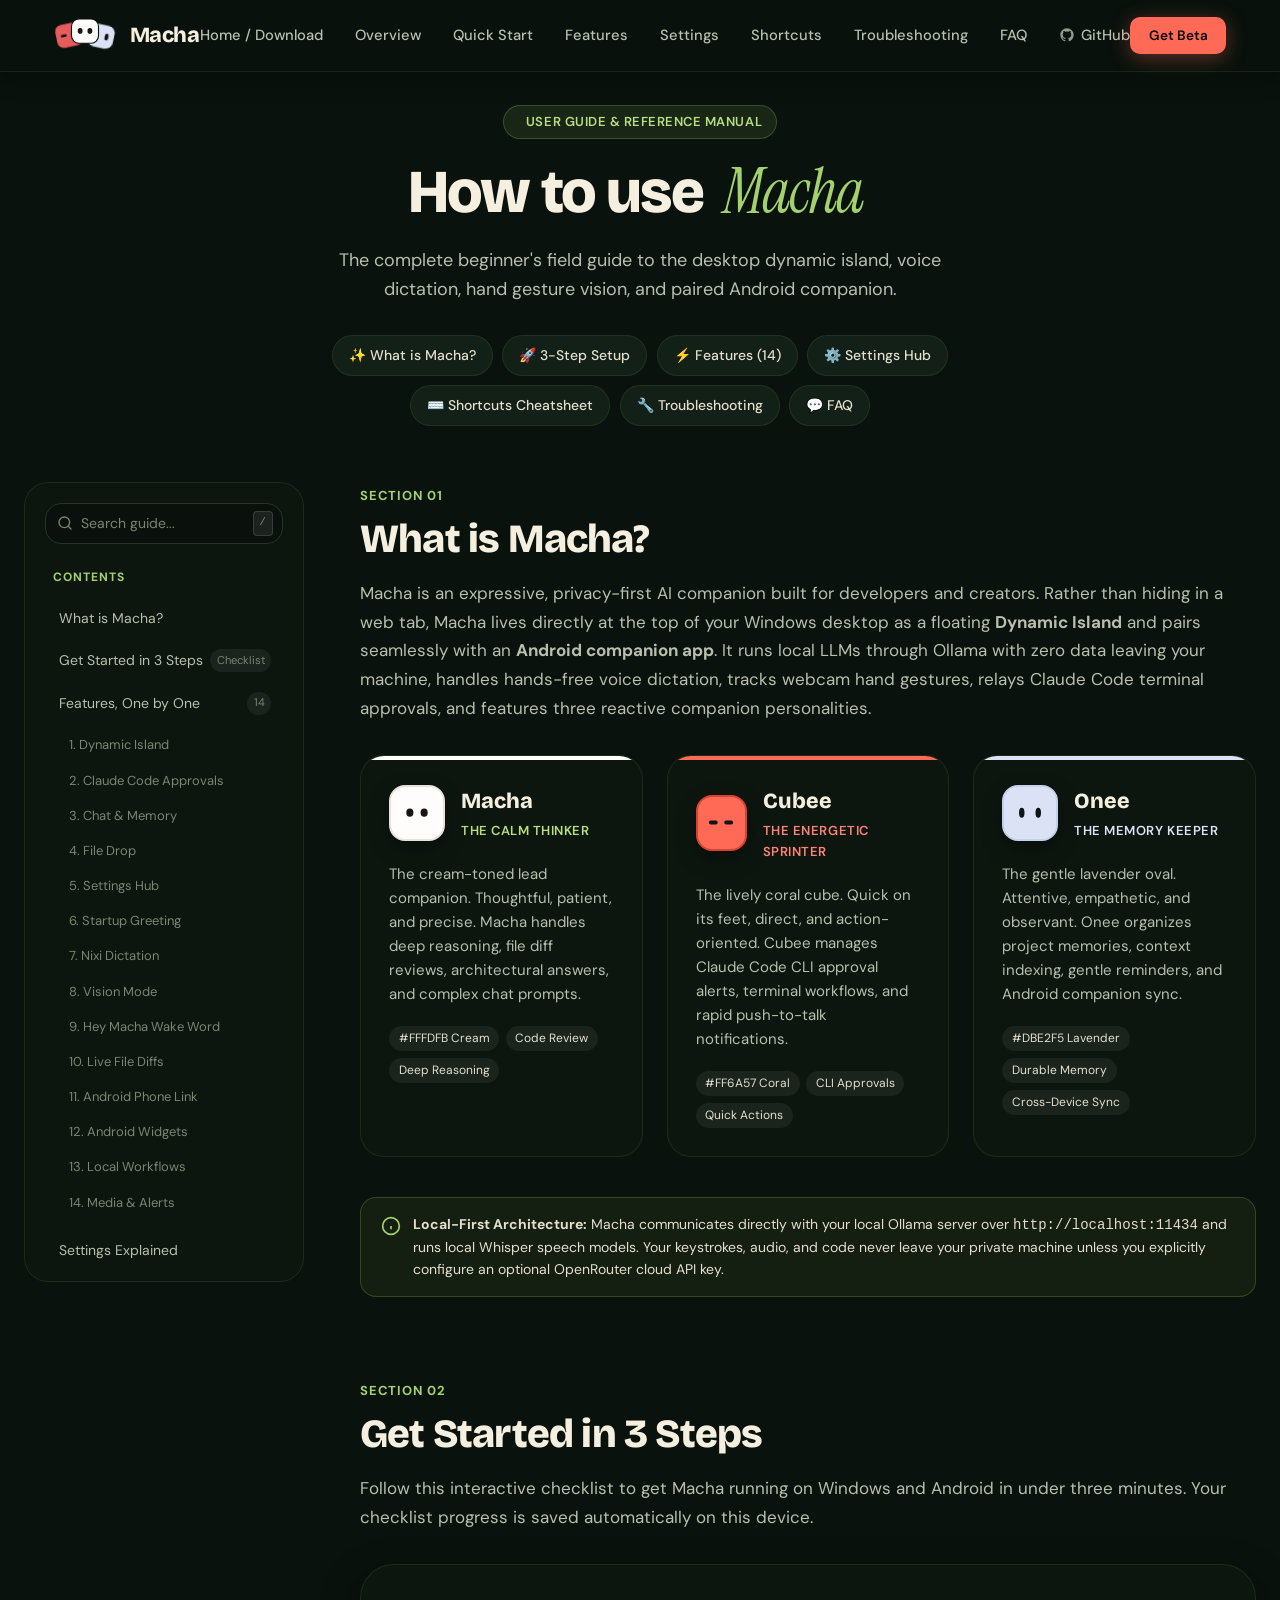
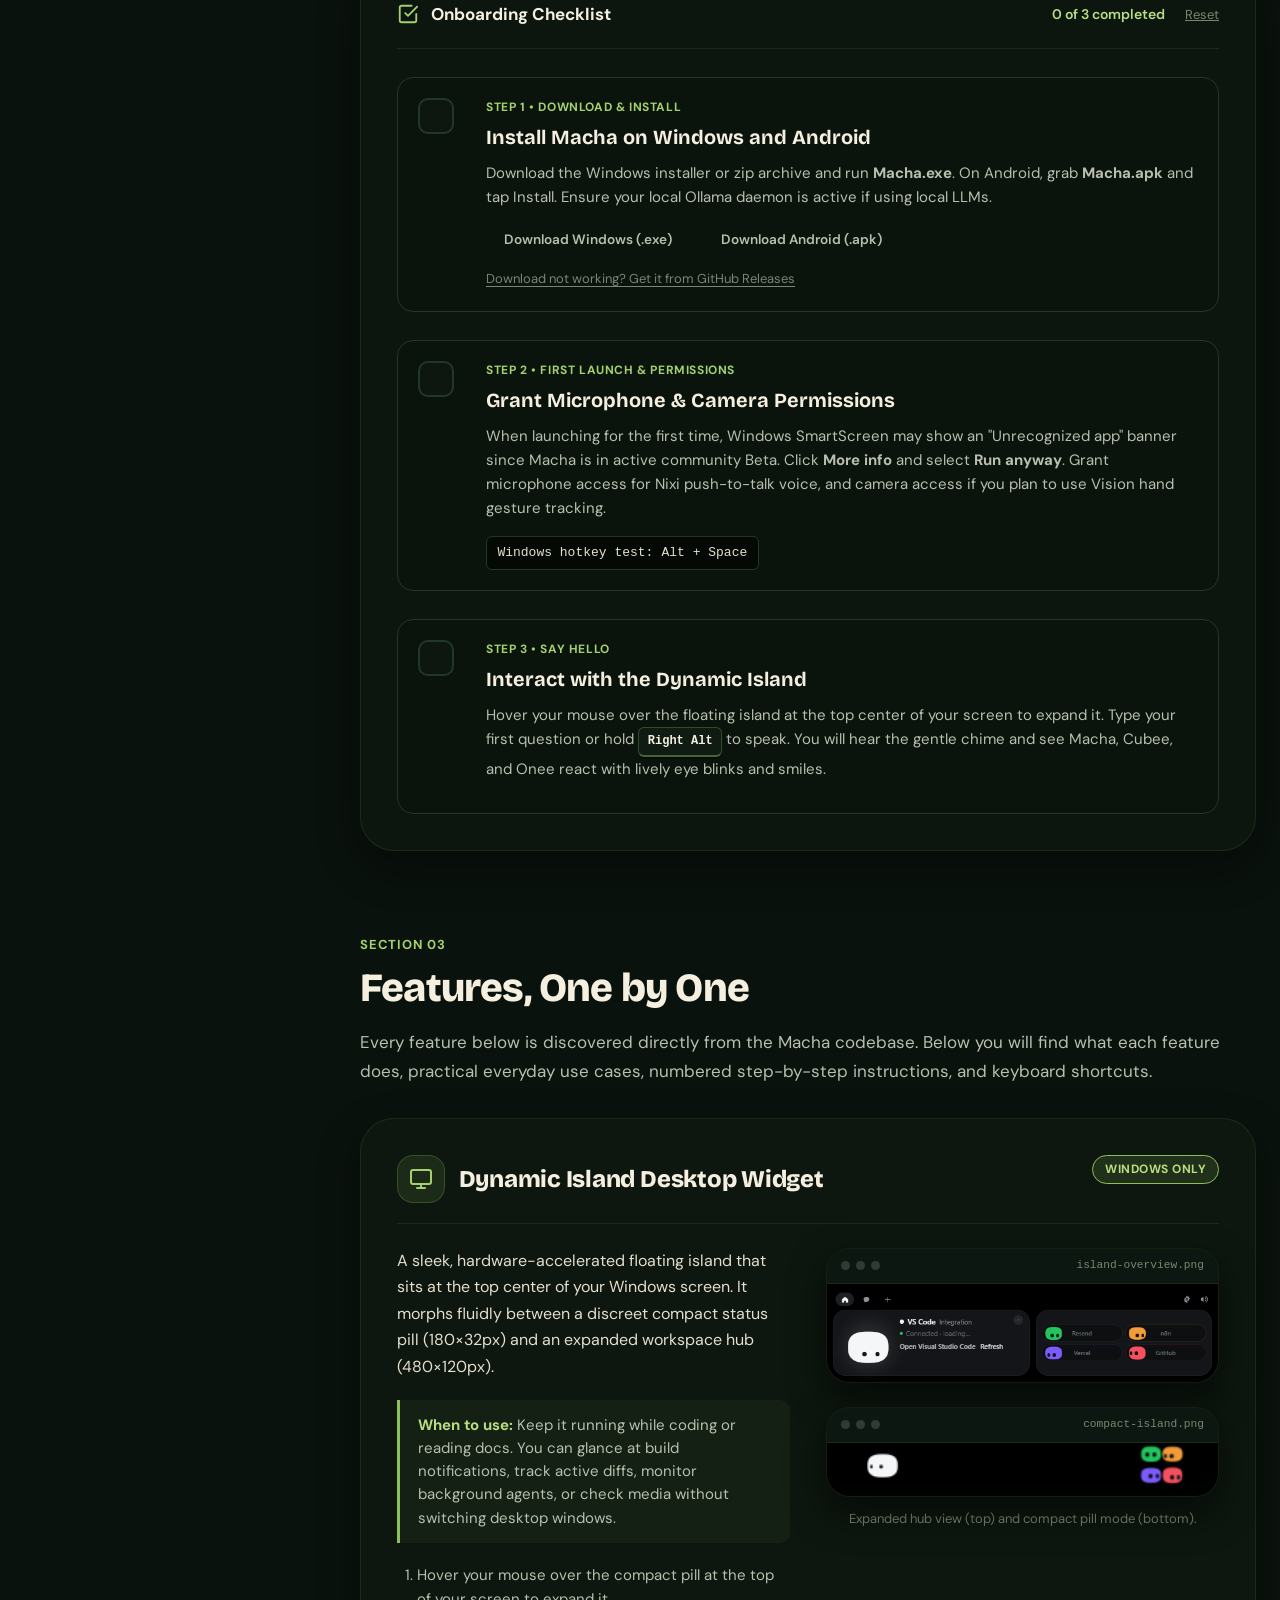
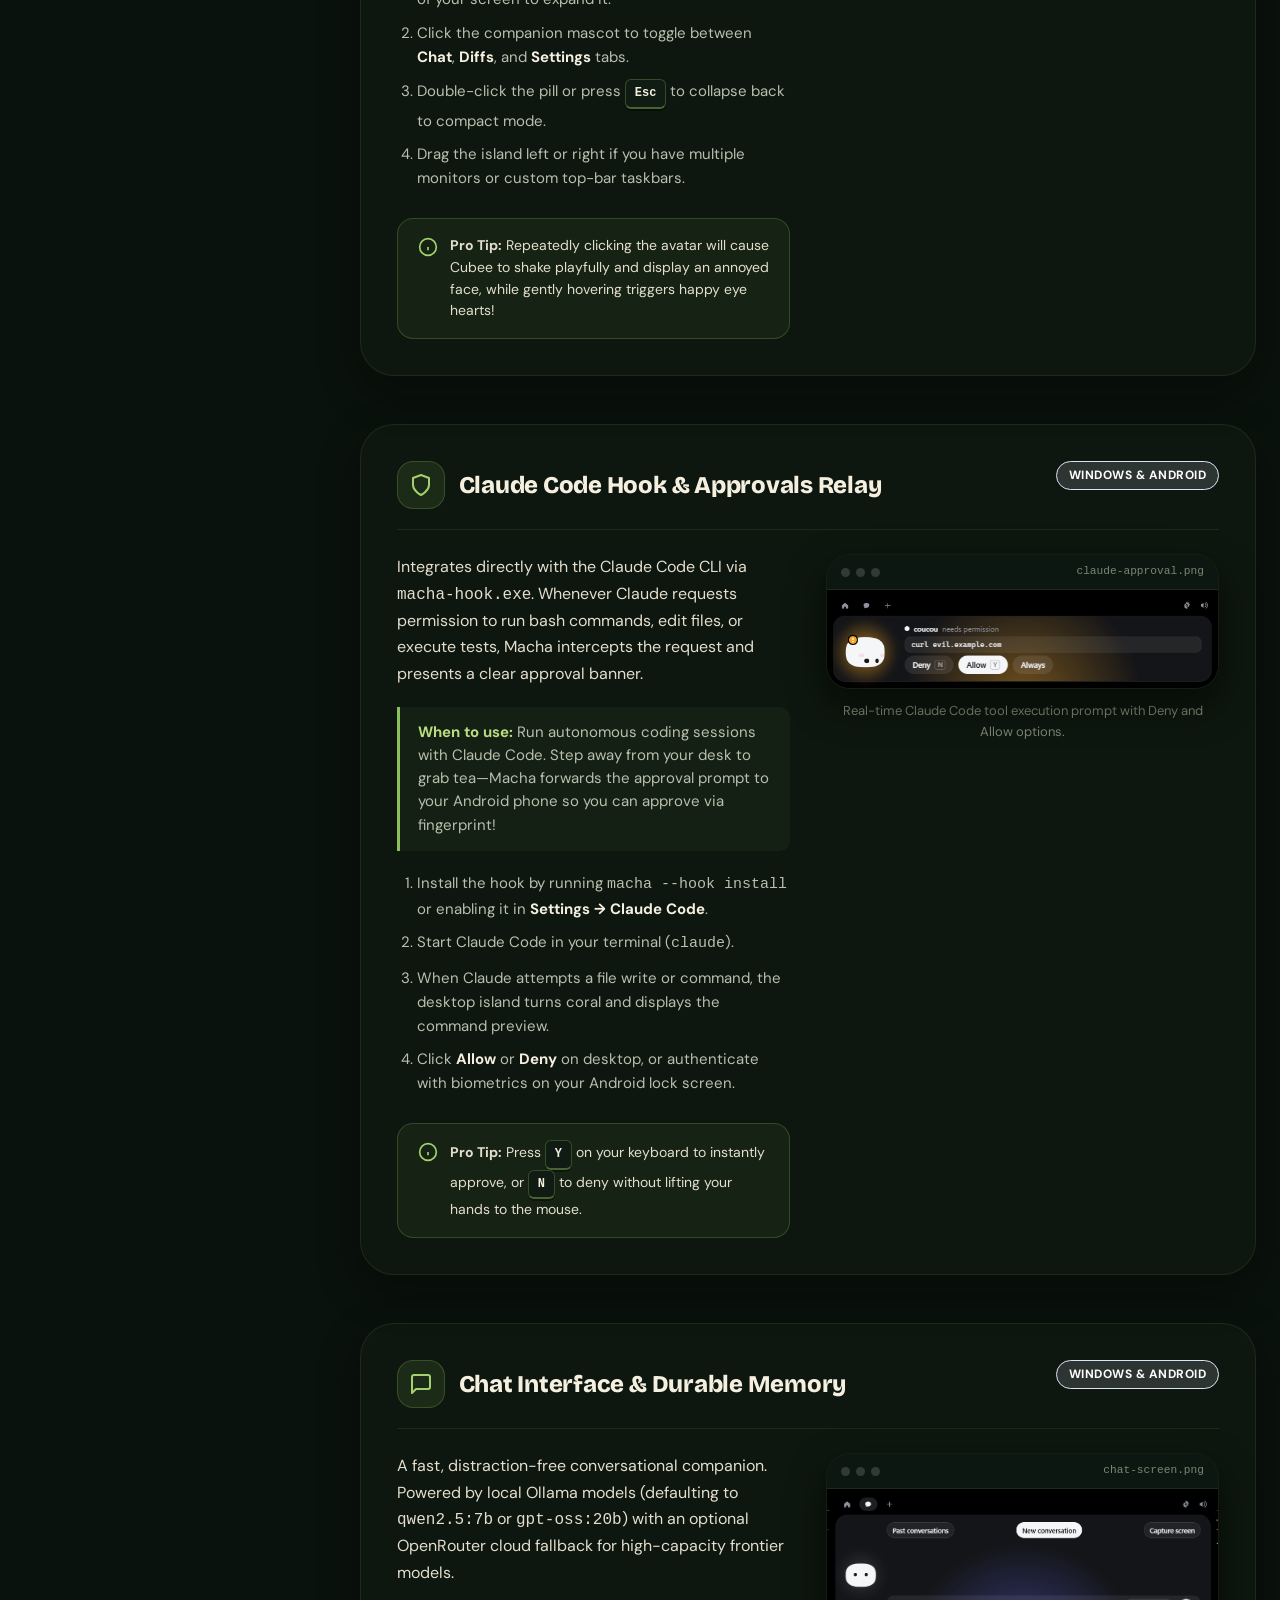
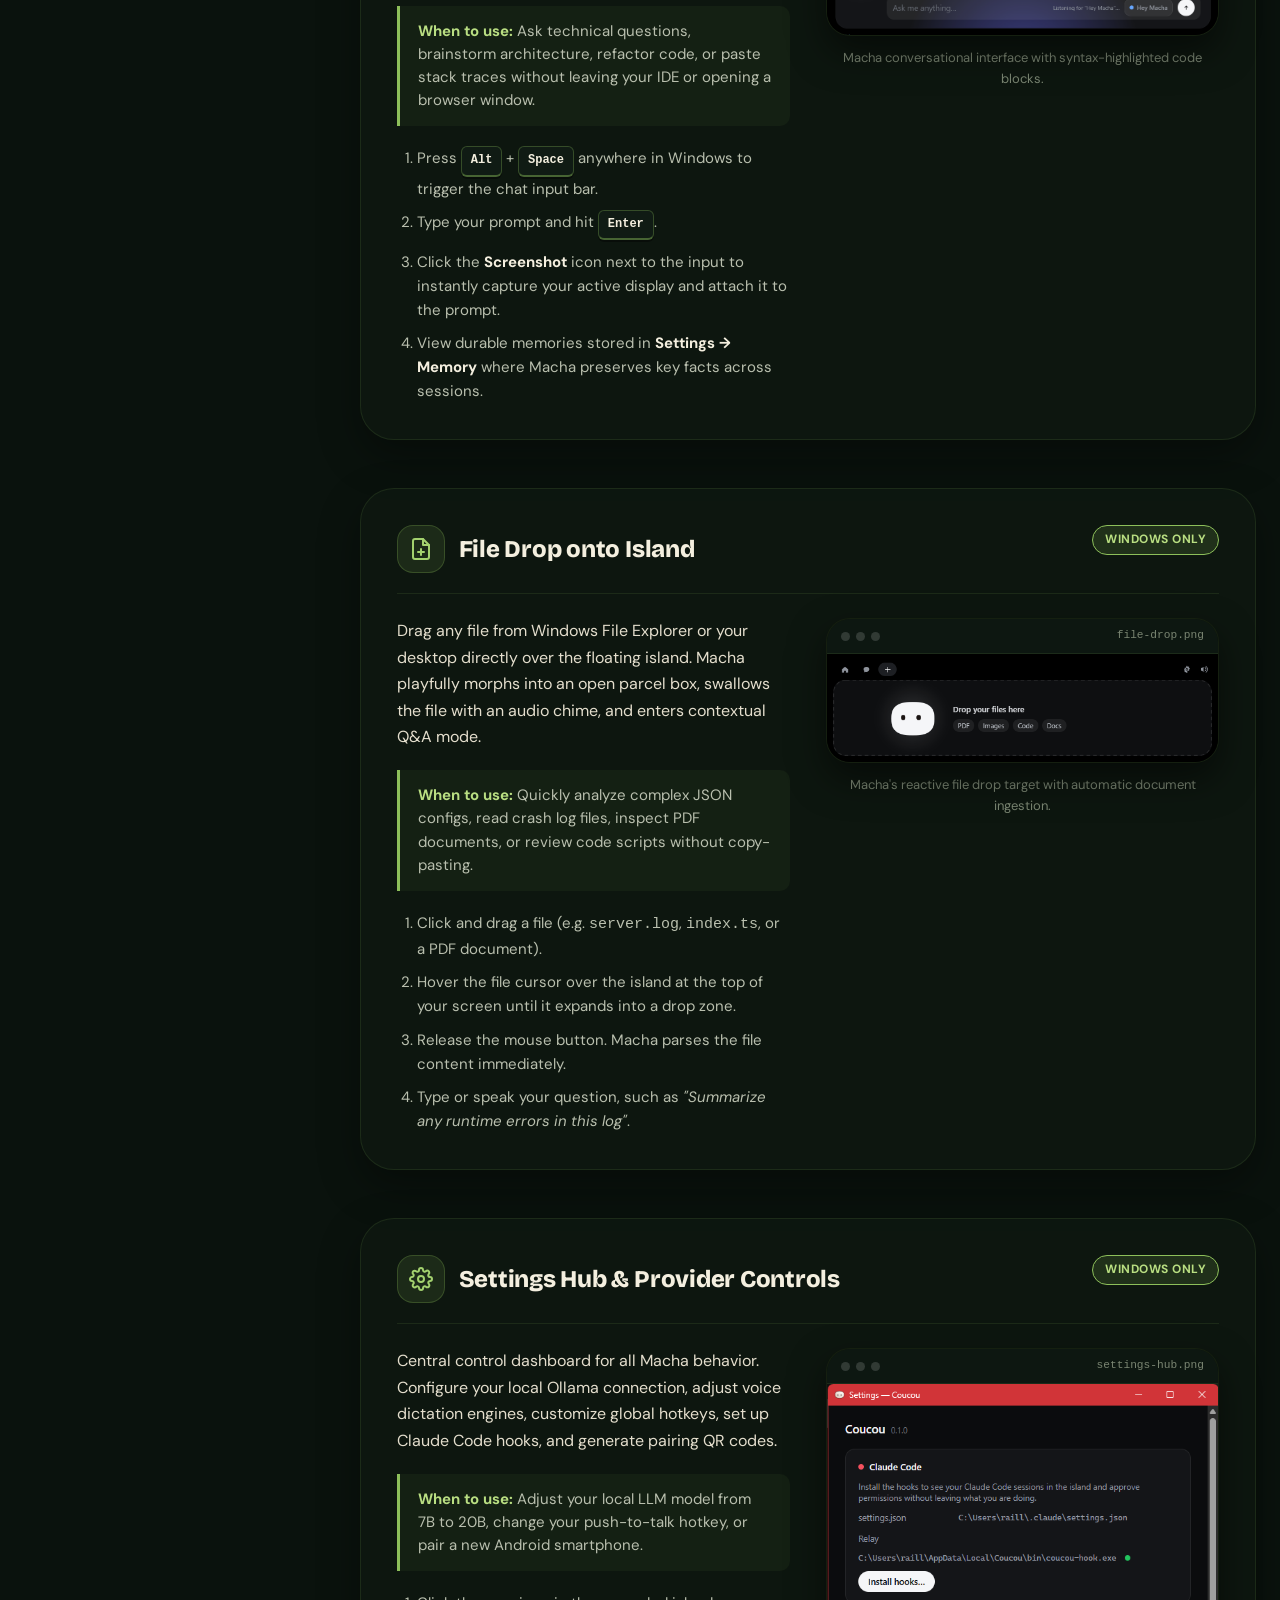
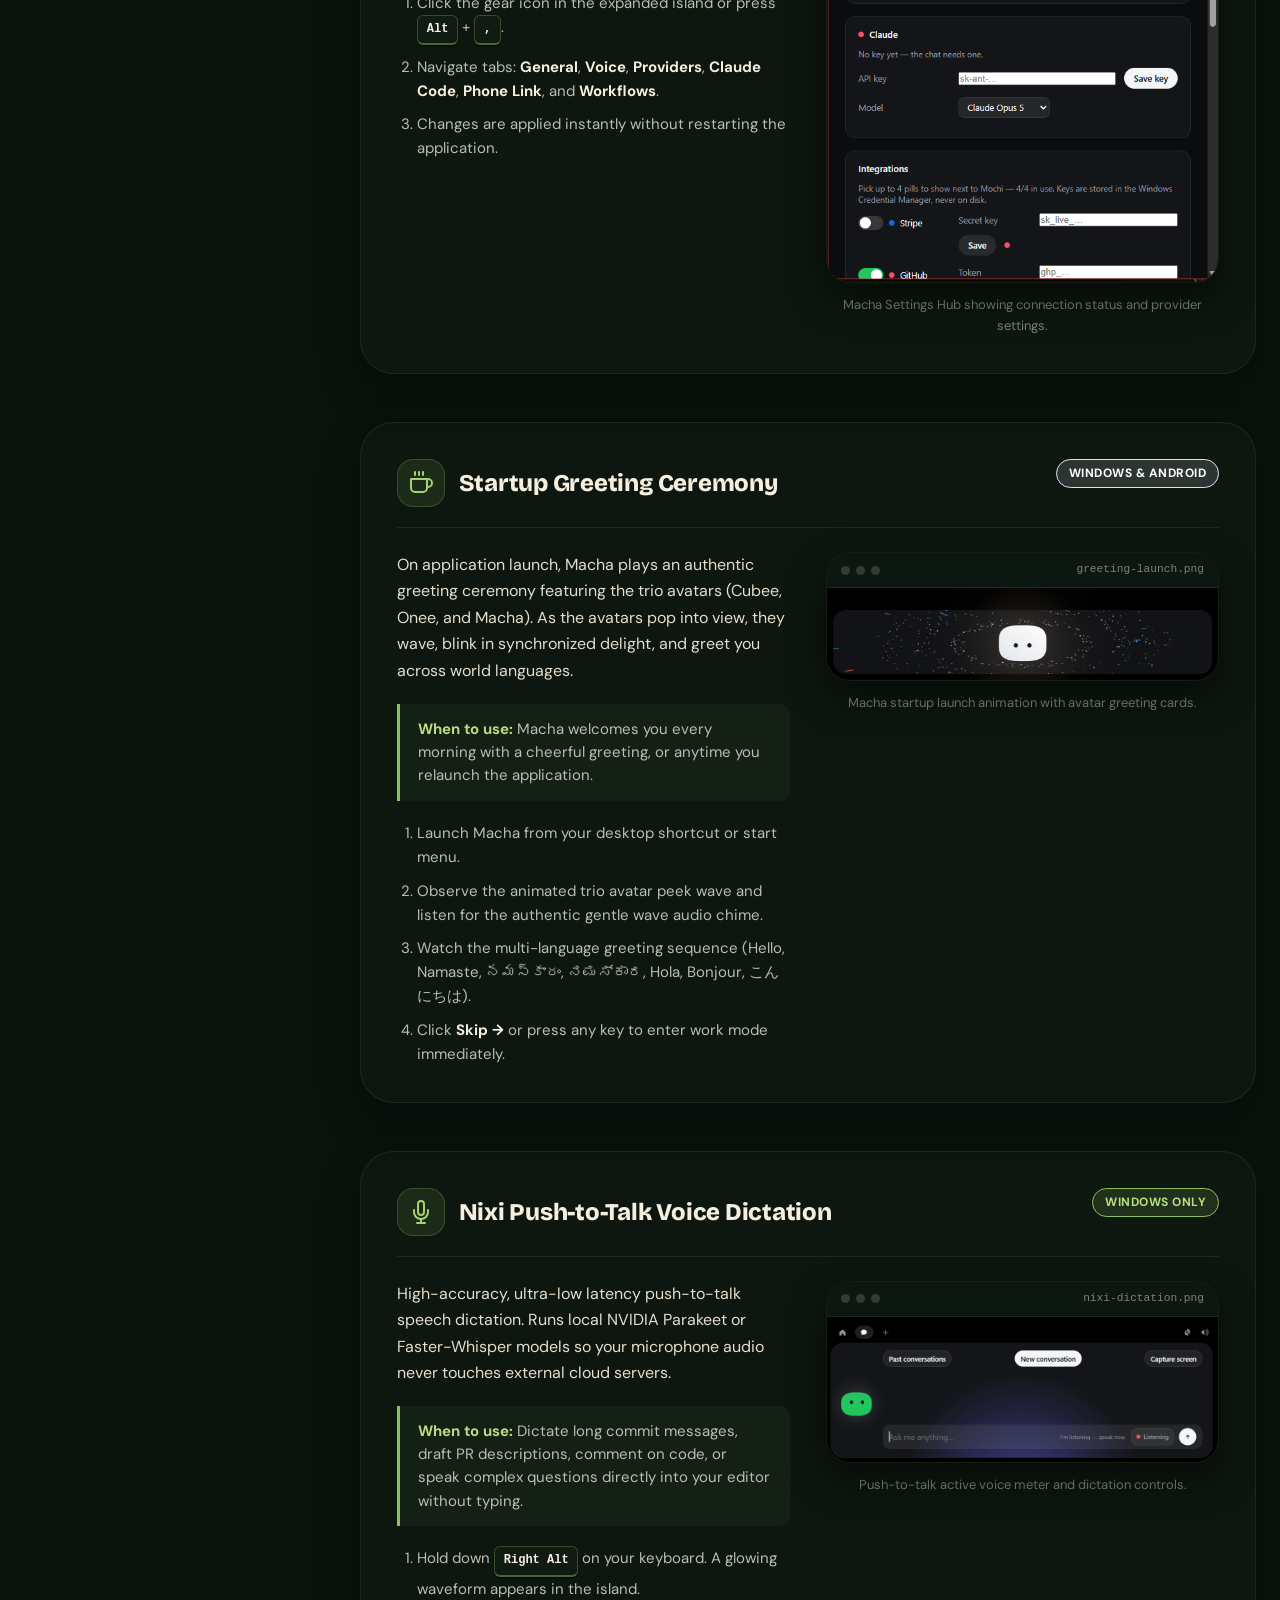
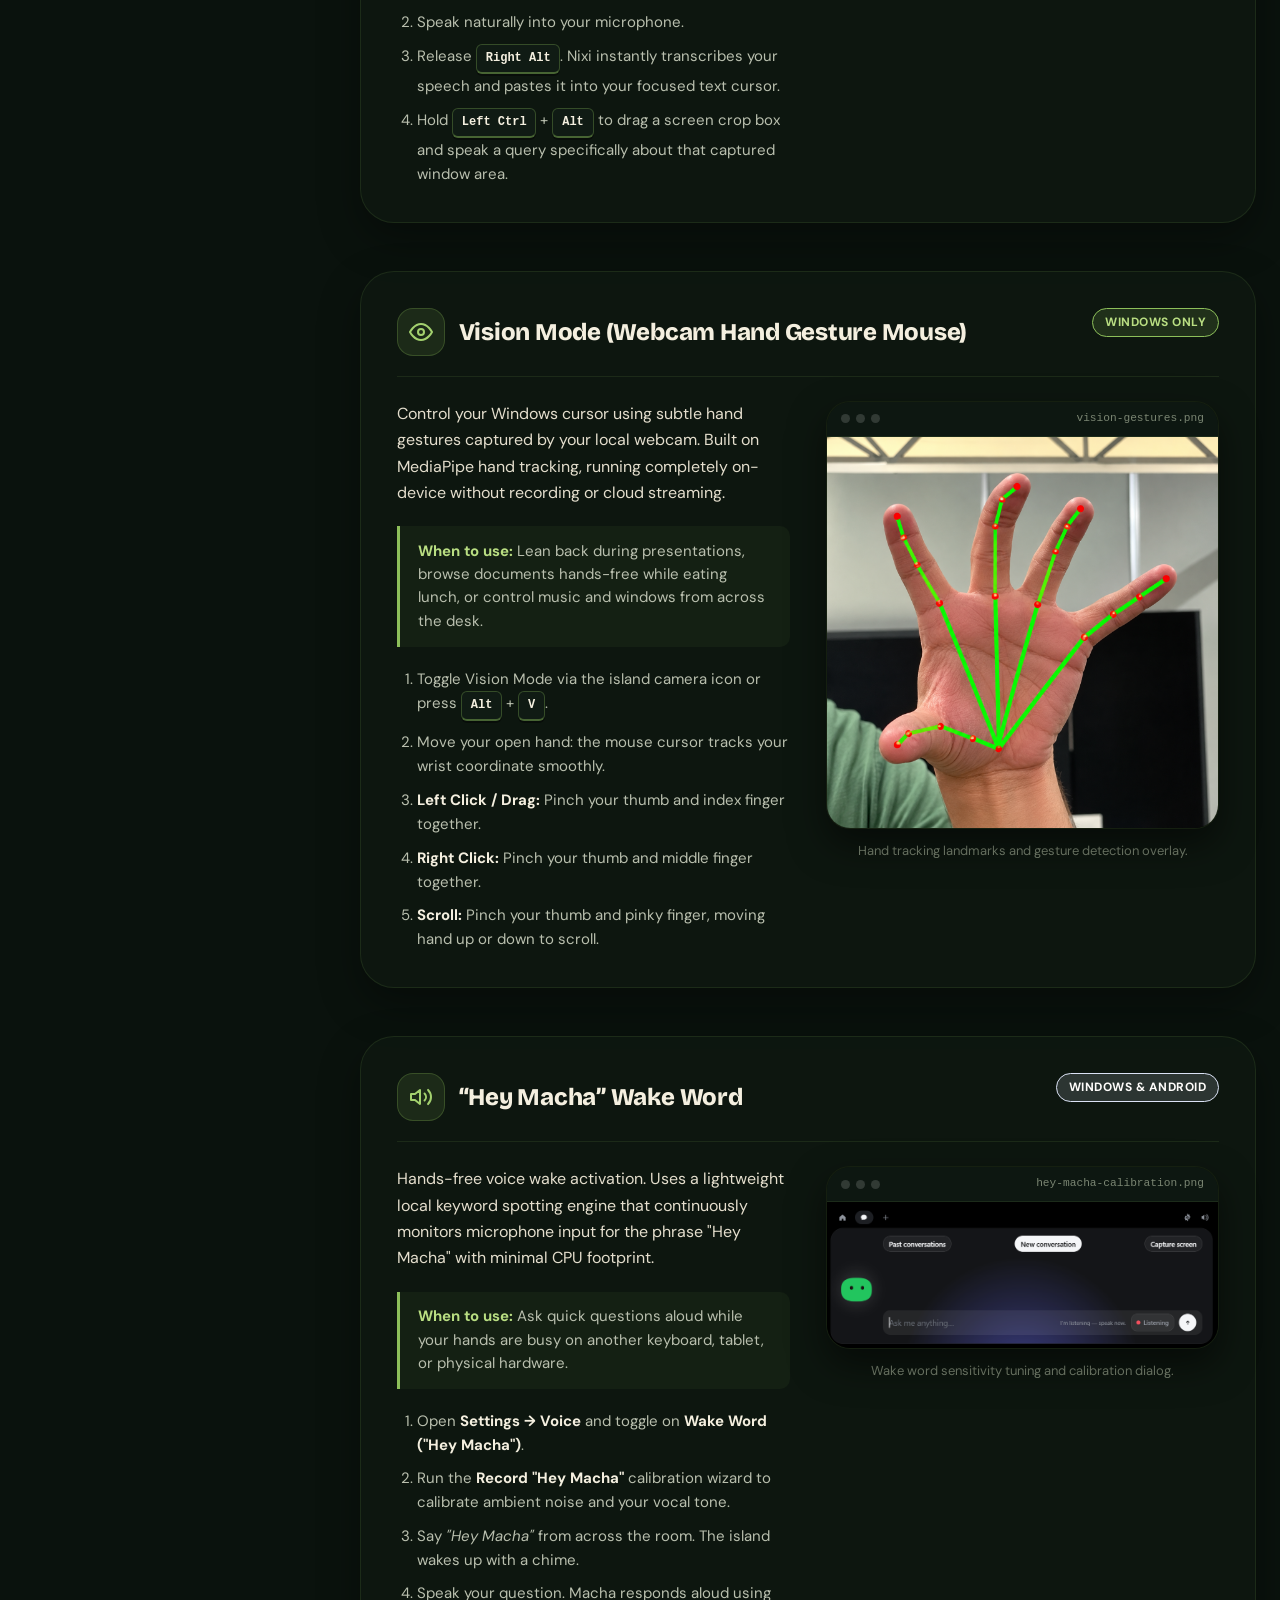
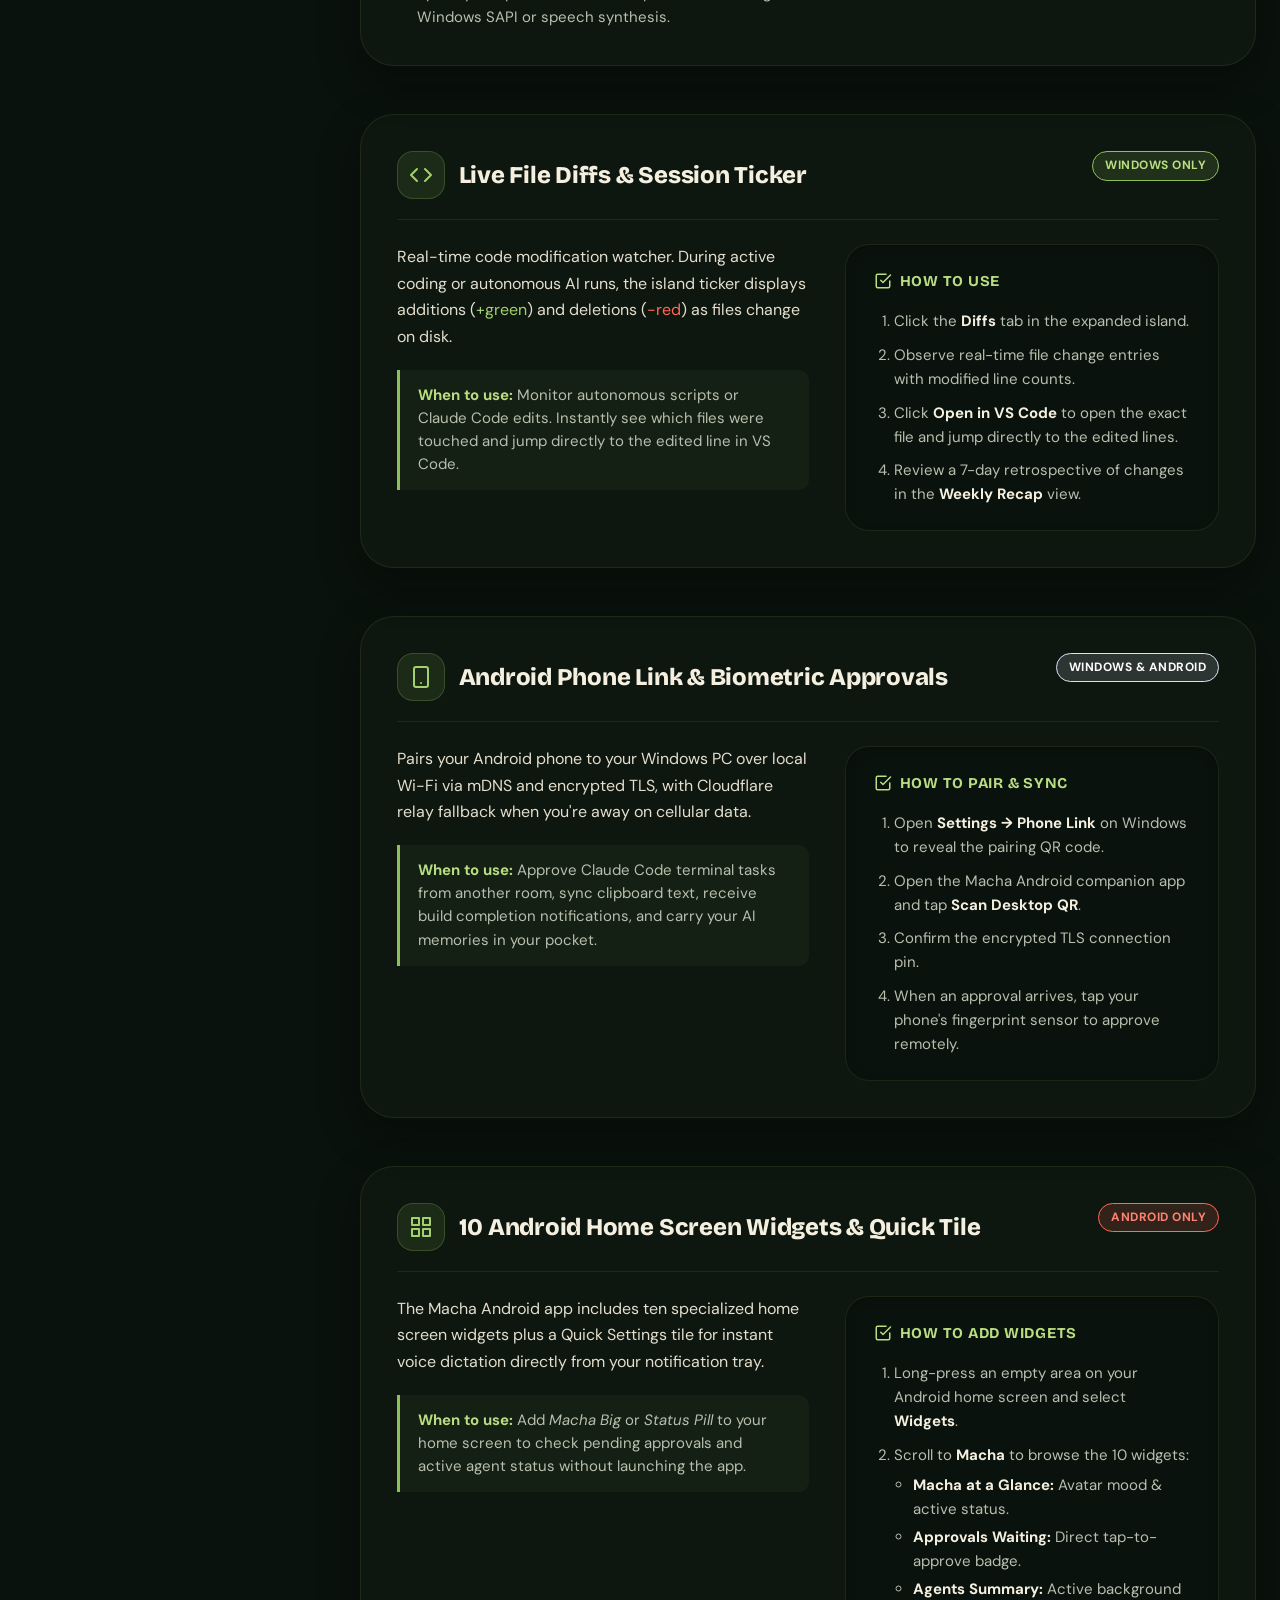
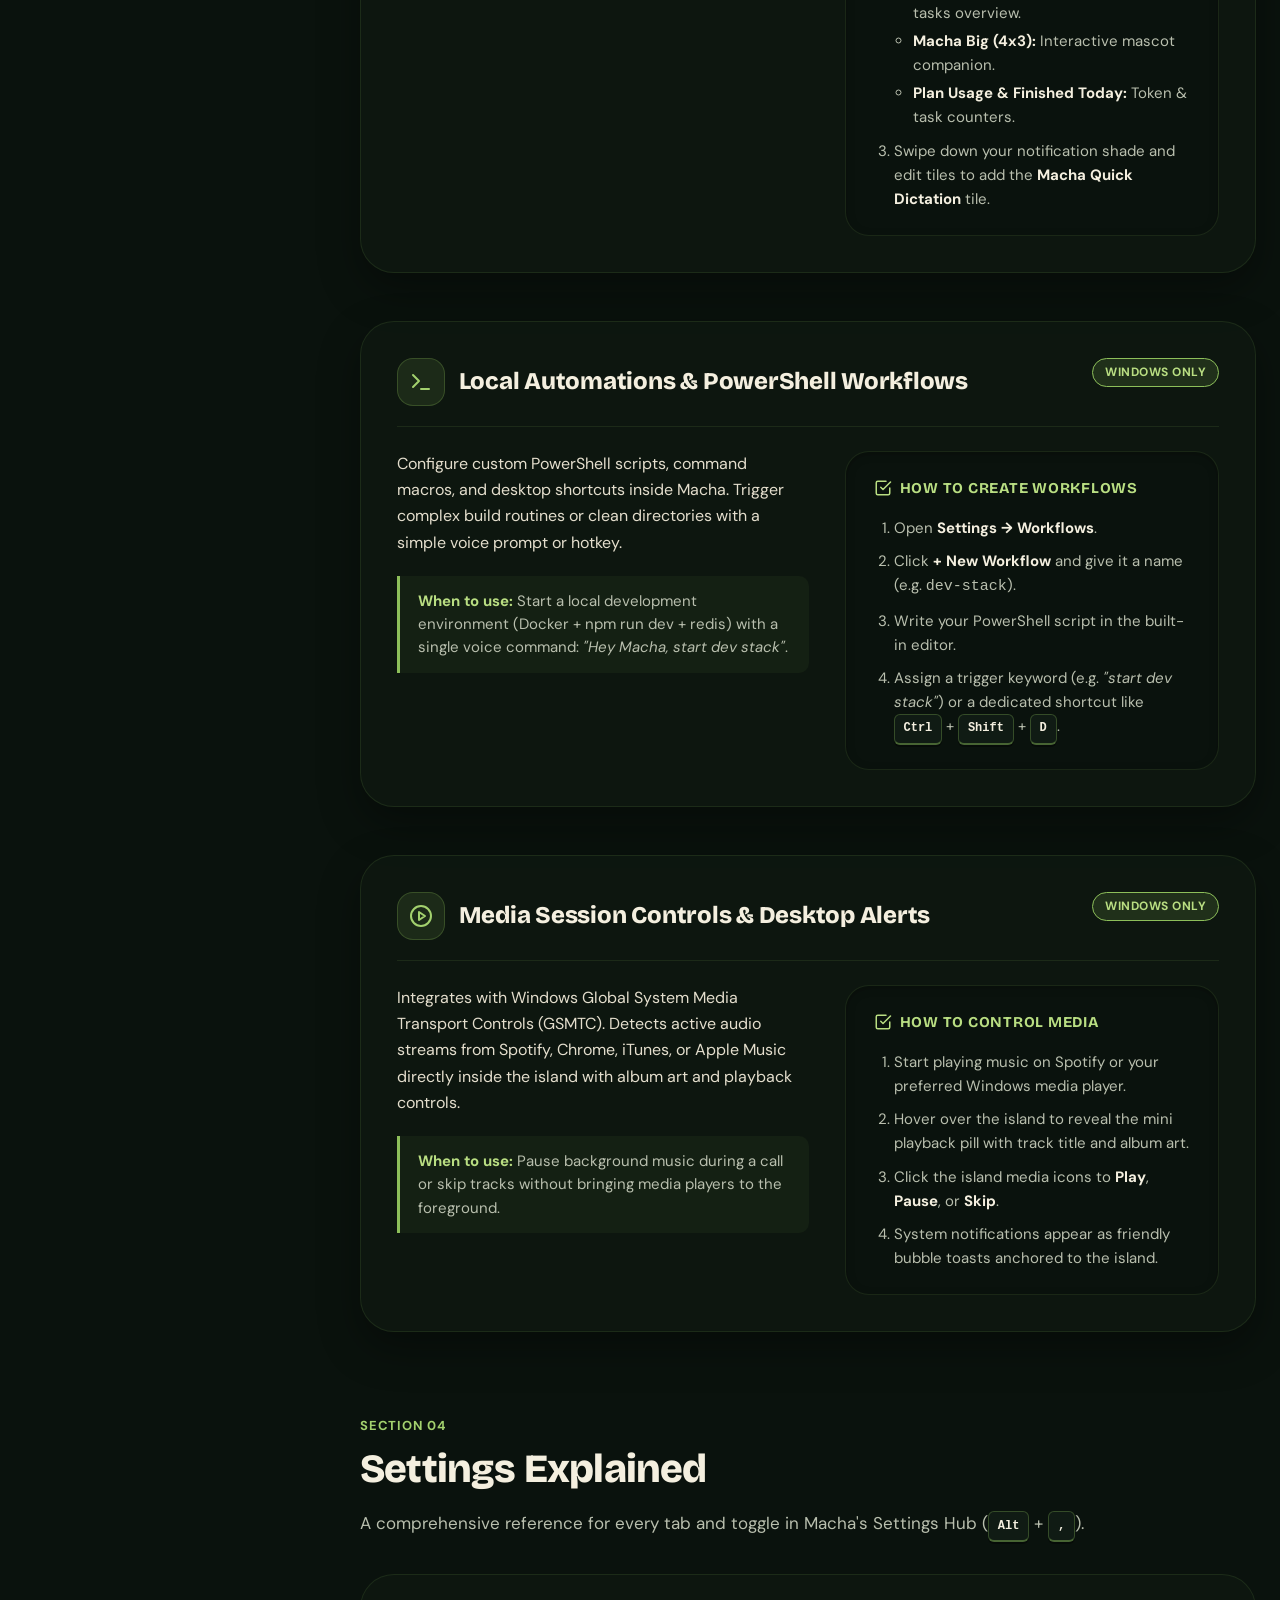
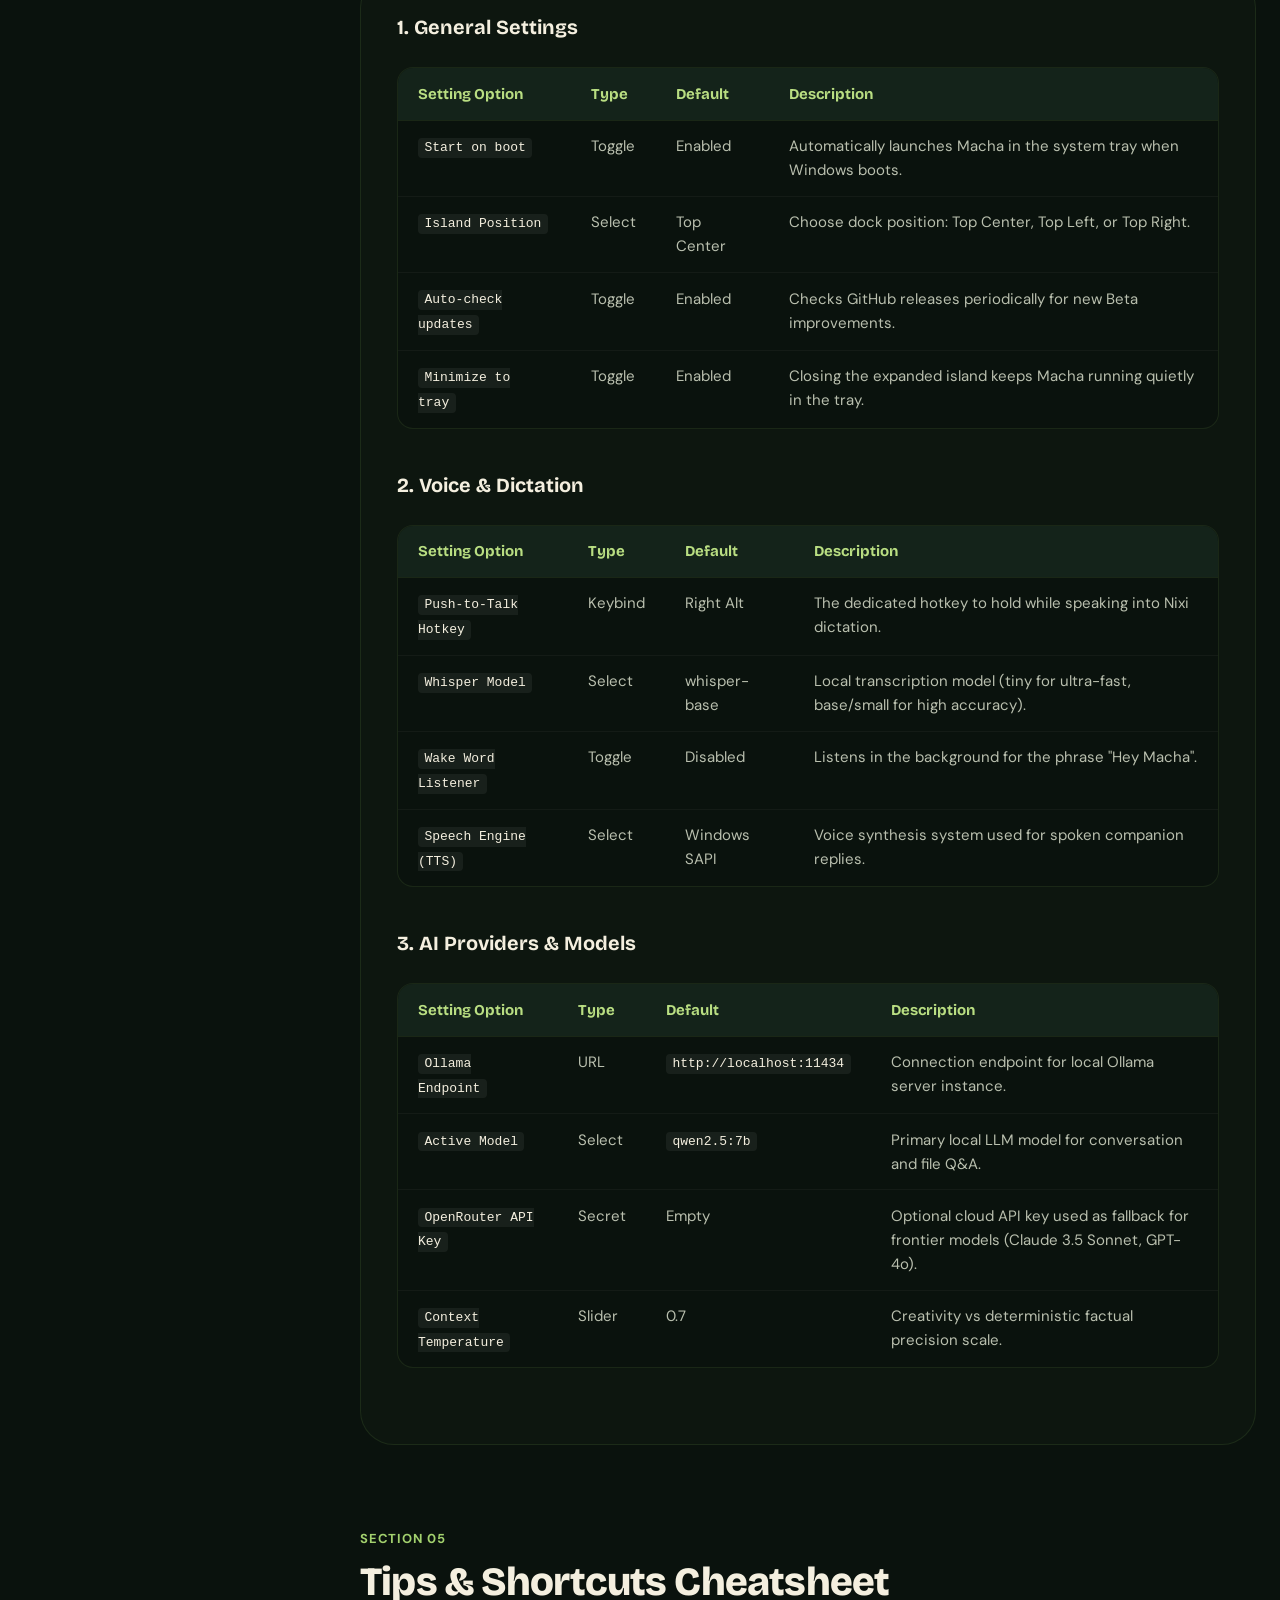
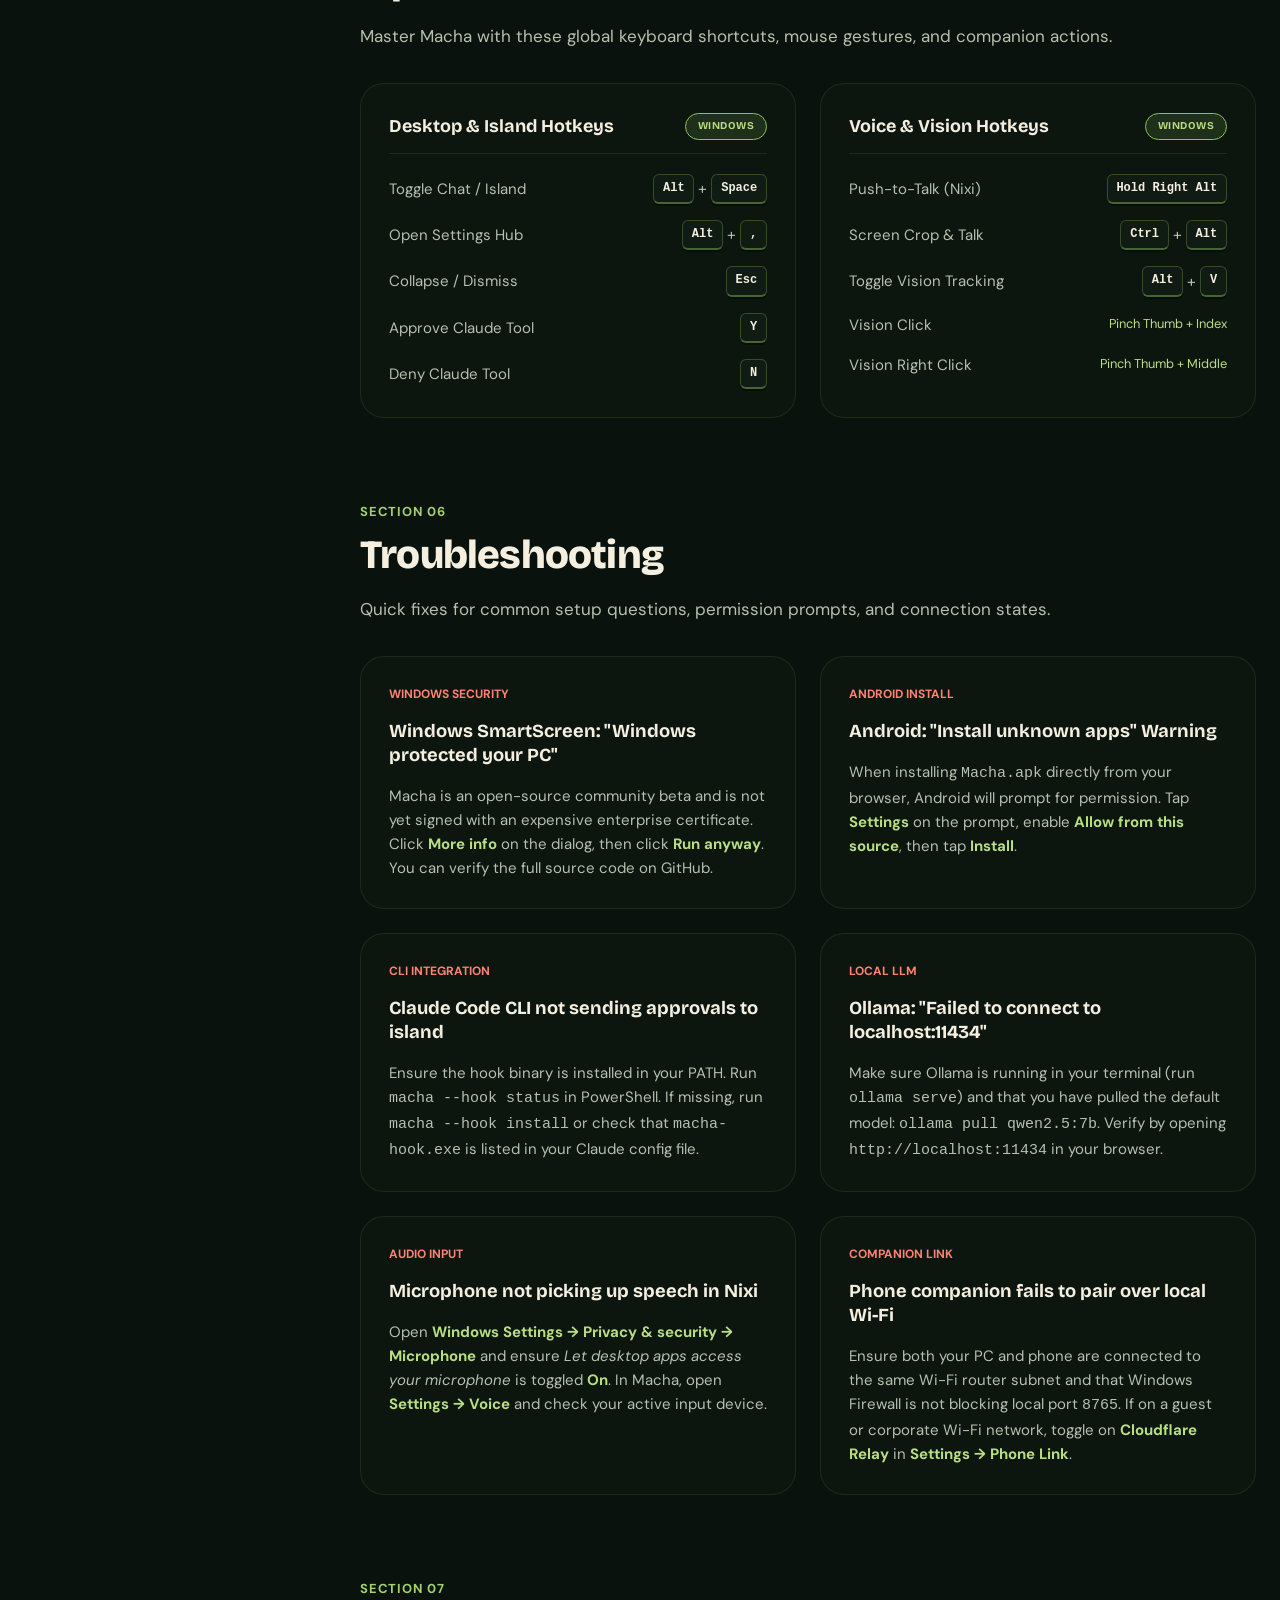
==== commit 9523f516: "Configure robust release asset download URLs, central DOWNLOADS constants, and fallback links" ====
--- a/guide.html
+++ b/guide.html
@@ -304,9 +304,12 @@
                     <p class="step-desc">
                       Download the Windows installer or zip archive and run <strong>Macha.exe</strong>. On Android, grab <strong>Macha.apk</strong> and tap Install. Ensure your local Ollama daemon is active if using local LLMs.
                     </p>
-                    <div style="display:flex;gap:0.75rem;flex-wrap:wrap;margin-top:0.5rem;">
-                      <a href="downloads/Macha.exe" class="btn btn-secondary btn-sm">Download Windows (.exe)</a>
-                      <a href="downloads/Macha.apk" class="btn btn-secondary btn-sm">Download Android (.apk)</a>
+                    <div style="display:flex;gap:0.75rem;flex-wrap:wrap;margin-top:0.5rem;align-items:center;">
+                      <a href="https://github.com/dev-praj/Macha_by_Prajwal/releases/download/beta/Macha.exe" data-dl="windows" rel="noopener" class="btn btn-secondary btn-sm">Download Windows (.exe)</a>
+                      <a href="https://github.com/dev-praj/Macha_by_Prajwal/releases/download/beta/Macha.apk" data-dl="android" rel="noopener" class="btn btn-secondary btn-sm">Download Android (.apk)</a>
+                    </div>
+                    <div style="margin-top:0.4rem;">
+                      <a href="https://github.com/dev-praj/Macha_by_Prajwal/releases" data-dl="releases" target="_blank" rel="noopener noreferrer" class="dl-fallback-link">Download not working? Get it from GitHub Releases</a>
                     </div>
                   </div>
                 </div>
@@ -1344,14 +1347,17 @@
                 Download the free community beta for Windows and Android. No account required.
               </p>
               <div style="display:flex;justify-content:center;gap:1rem;flex-wrap:wrap;">
-                <a href="downloads/Macha.exe" class="btn btn-coral">
+                <a href="https://github.com/dev-praj/Macha_by_Prajwal/releases/download/beta/Macha.exe" data-dl="windows" rel="noopener" class="btn btn-coral">
                   <svg width="18" height="18" viewBox="0 0 24 24" fill="none" stroke="currentColor" stroke-width="2" stroke-linecap="round" stroke-linejoin="round" aria-hidden="true"><path d="M21 15v4a2 2 0 0 1-2 2H5a2 2 0 0 1-2-2v-4"></path><polyline points="7 10 12 15 17 10"></polyline><line x1="12" y1="15" x2="12" y2="3"></line></svg>
                   <span>Download for Windows (.exe)</span>
                 </a>
-                <a href="downloads/Macha.apk" class="btn btn-secondary">
+                <a href="https://github.com/dev-praj/Macha_by_Prajwal/releases/download/beta/Macha.apk" data-dl="android" rel="noopener" class="btn btn-secondary">
                   <svg width="18" height="18" viewBox="0 0 24 24" fill="currentColor" aria-hidden="true"><path d="M17.6 9.48l1.84-3.18c.16-.31.04-.69-.26-.85a.64.64 0 0 0-.83.22l-1.88 3.24A10.47 10.47 0 0 0 12 8c-1.53 0-2.98.35-4.47.91L5.65 5.67a.64.64 0 0 0-.83-.22c-.3.16-.42.54-.26.85L6.4 9.48A9.995 9.995 0 0 0 2 18h20c0-3.35-1.64-6.33-4.4-8.52zM8.5 15.5a1 1 0 1 1 0-2 1 1 0 0 1 0 2zm7 0a1 1 0 1 1 0-2 1 1 0 0 1 0 2z"/></svg>
                   <span>Download for Android (.apk)</span>
                 </a>
+              </div>
+              <div style="text-align:center;margin-top:1.25rem;">
+                <a href="https://github.com/dev-praj/Macha_by_Prajwal/releases" data-dl="releases" target="_blank" rel="noopener noreferrer" class="dl-fallback-link">Download not working? Get it from GitHub Releases</a>
               </div>
             </div>
           </section>
--- a/css/style.css
+++ b/css/style.css
@@ -880,6 +880,23 @@
   flex-wrap: wrap;
   gap: 1rem;
   margin-top: 0.5rem;
+}
+
+.hero-fallback-row {
+  margin-top: -0.25rem;
+}
+
+.dl-fallback-link {
+  display: inline-block;
+  font-size: 0.8125rem;
+  color: var(--text-dim);
+  text-decoration: underline;
+  text-underline-offset: 3px;
+  transition: color var(--dur-fast);
+}
+
+.dl-fallback-link:hover {
+  color: var(--matcha-300);
 }
 
 .hero-notes-row {
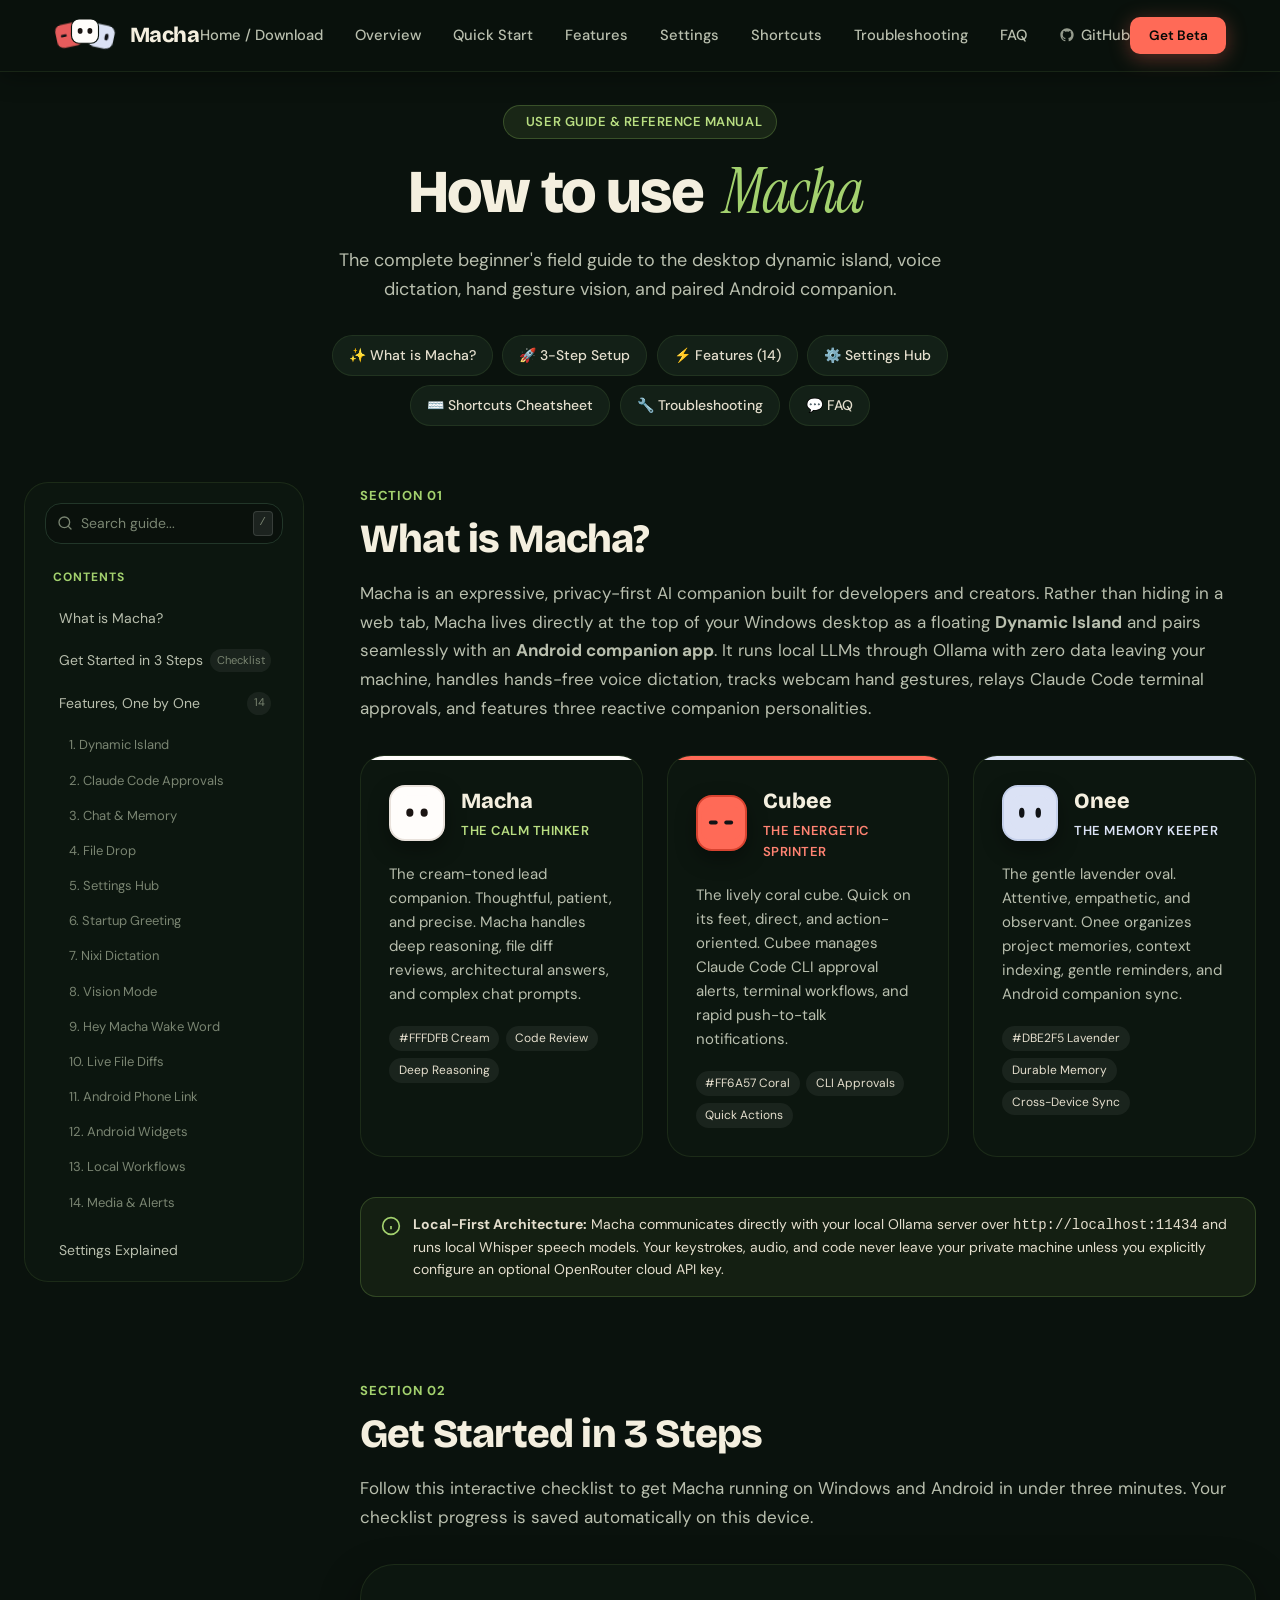
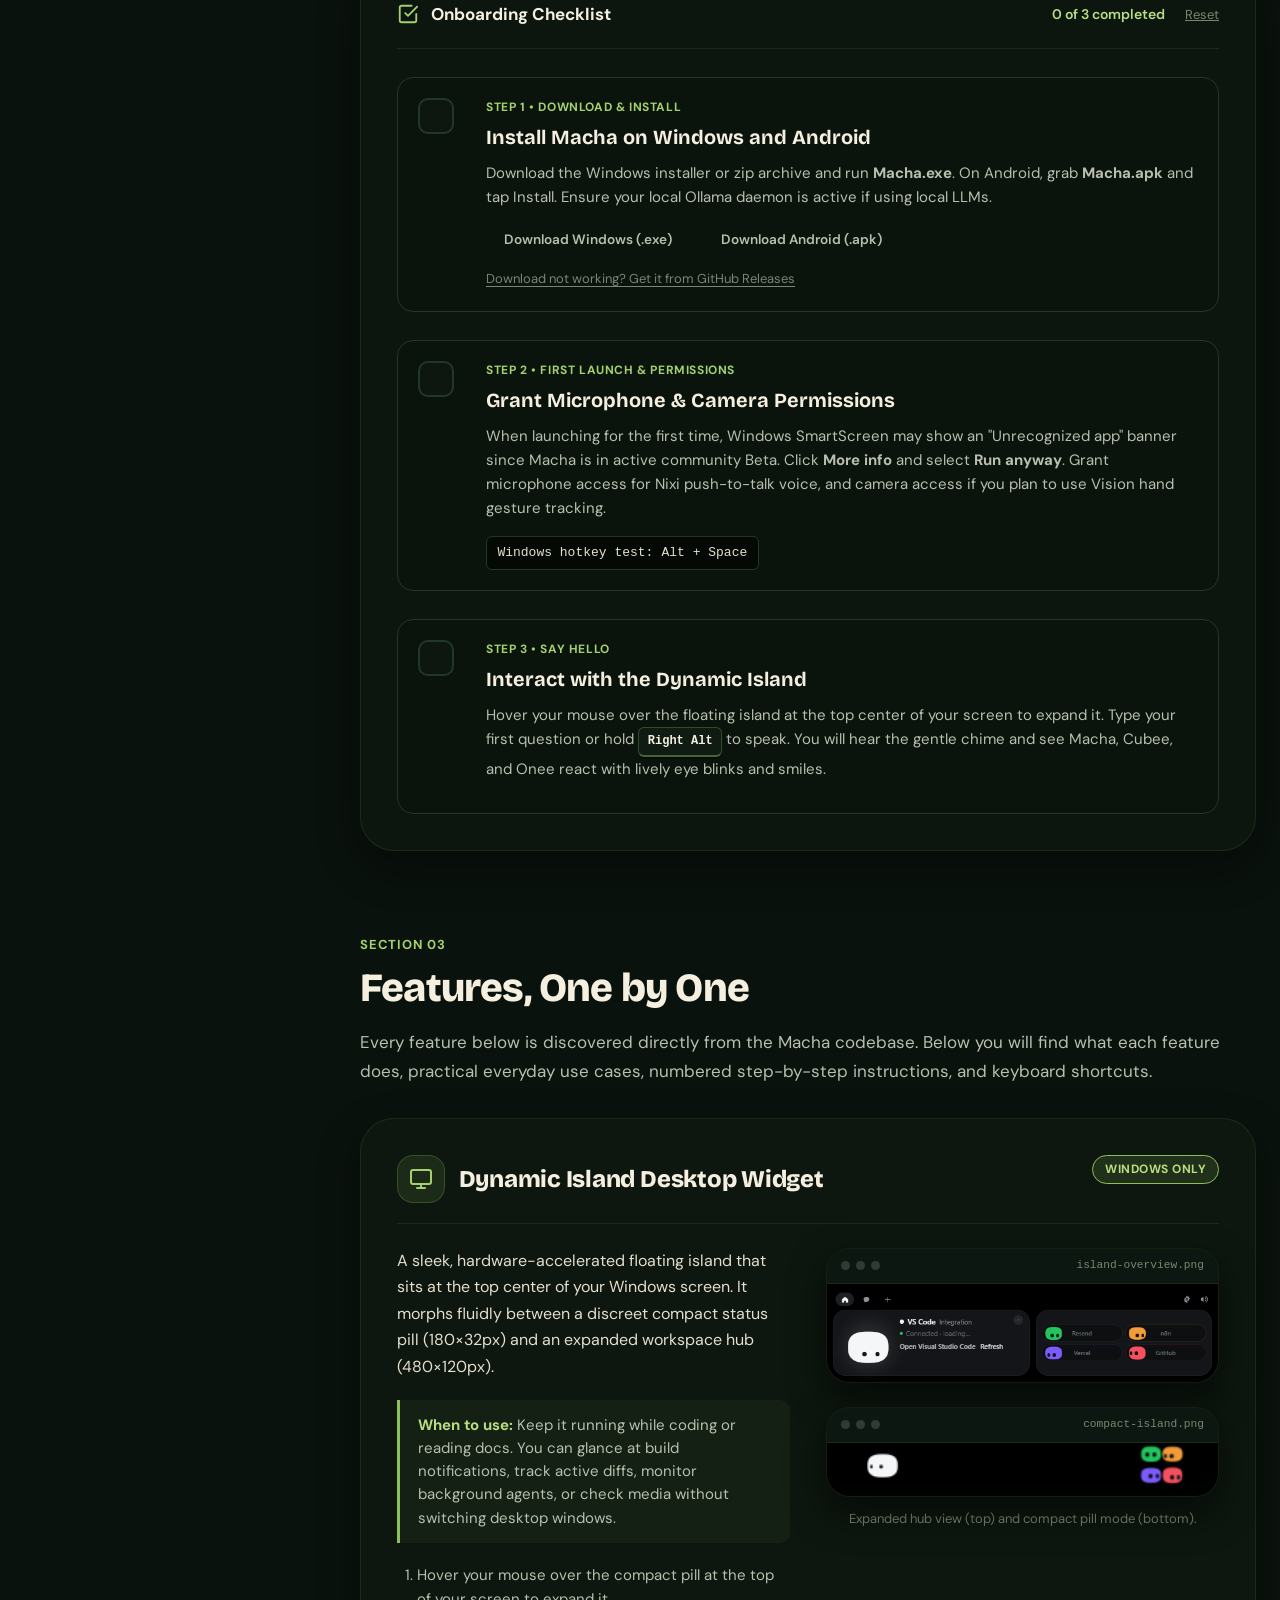
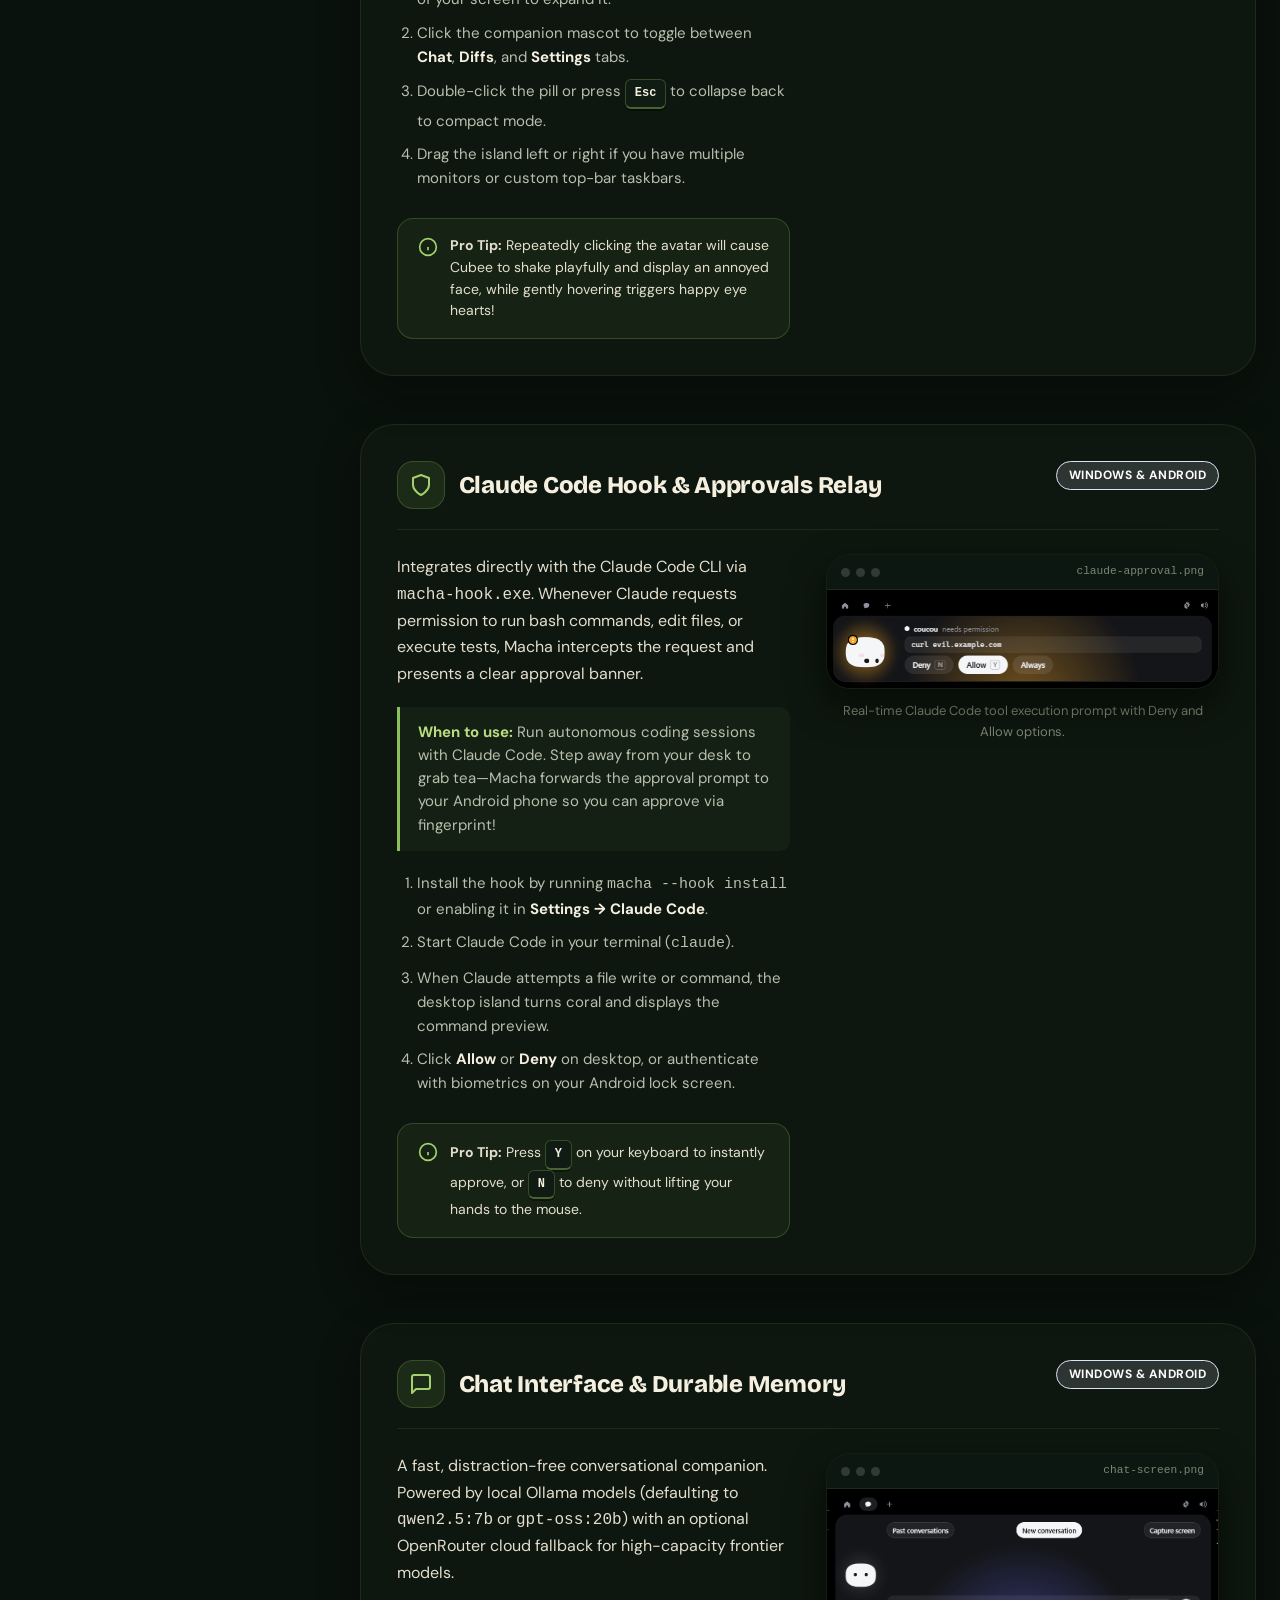
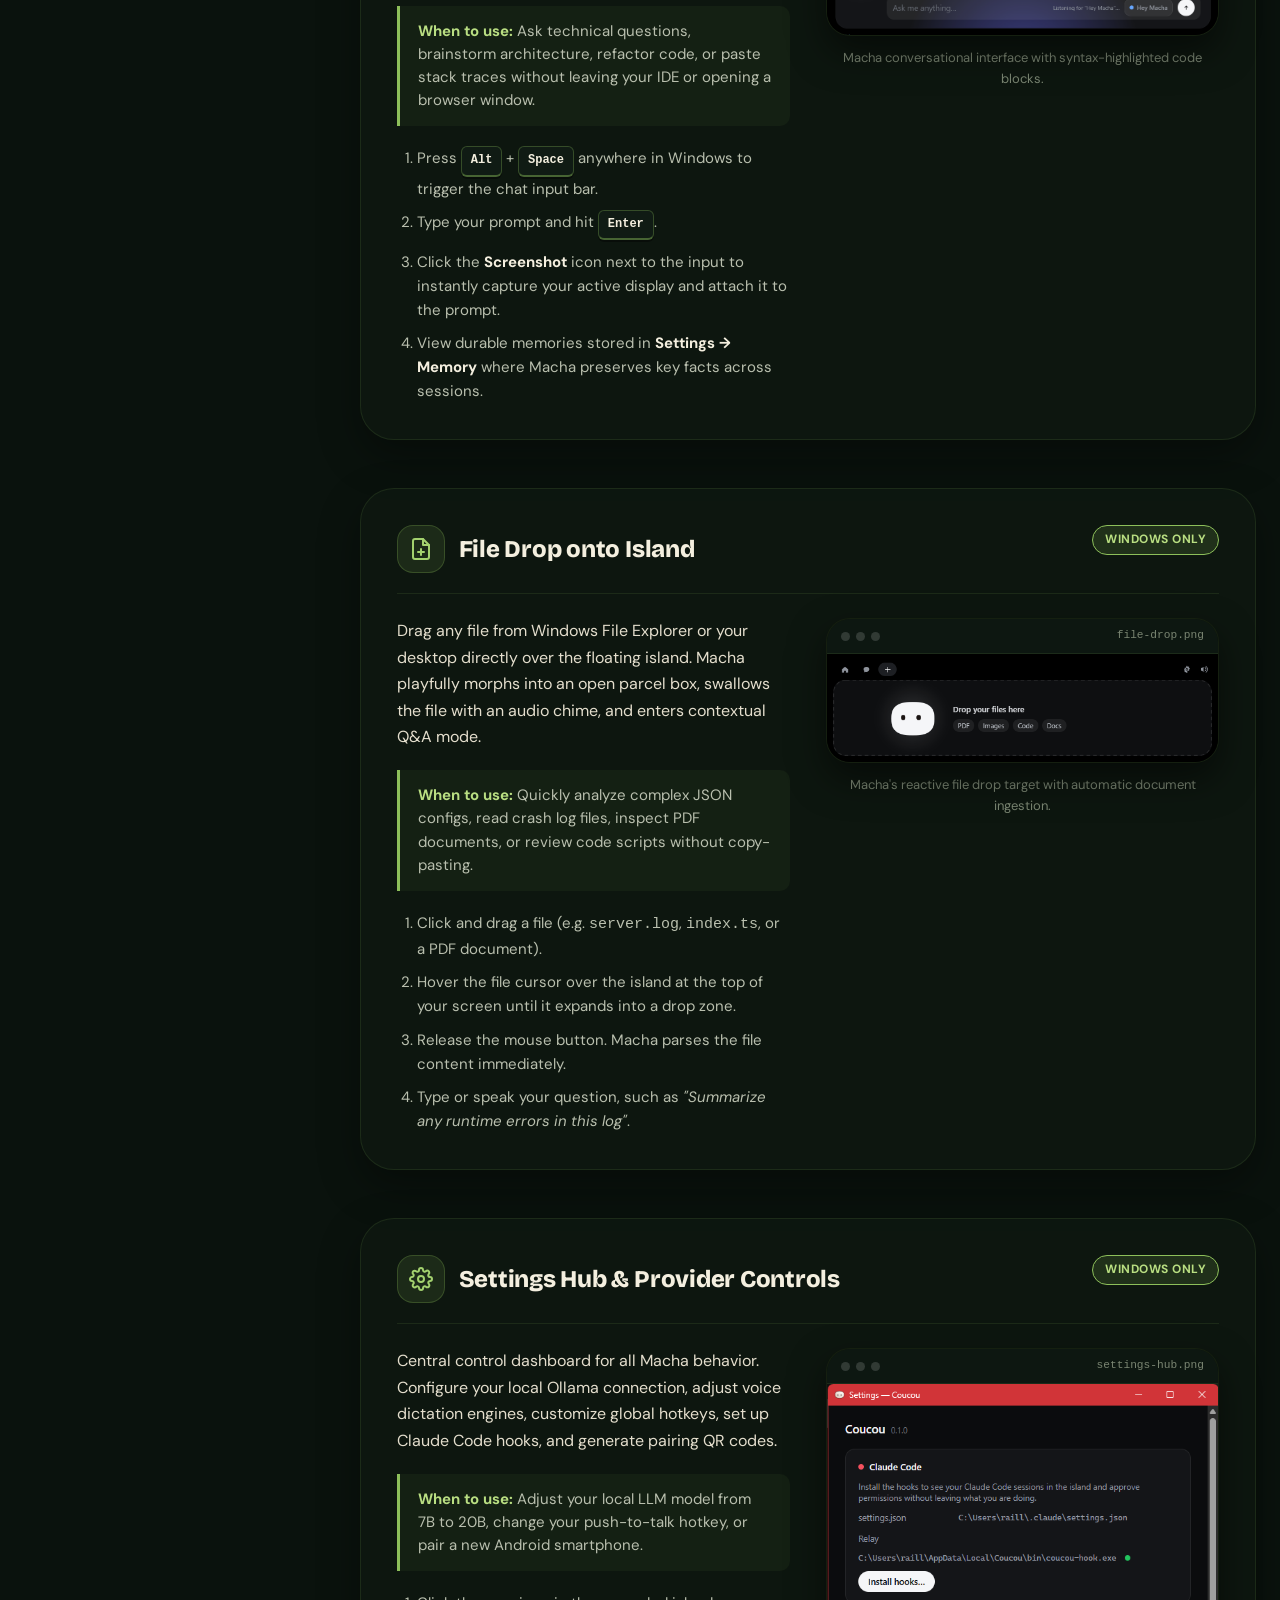
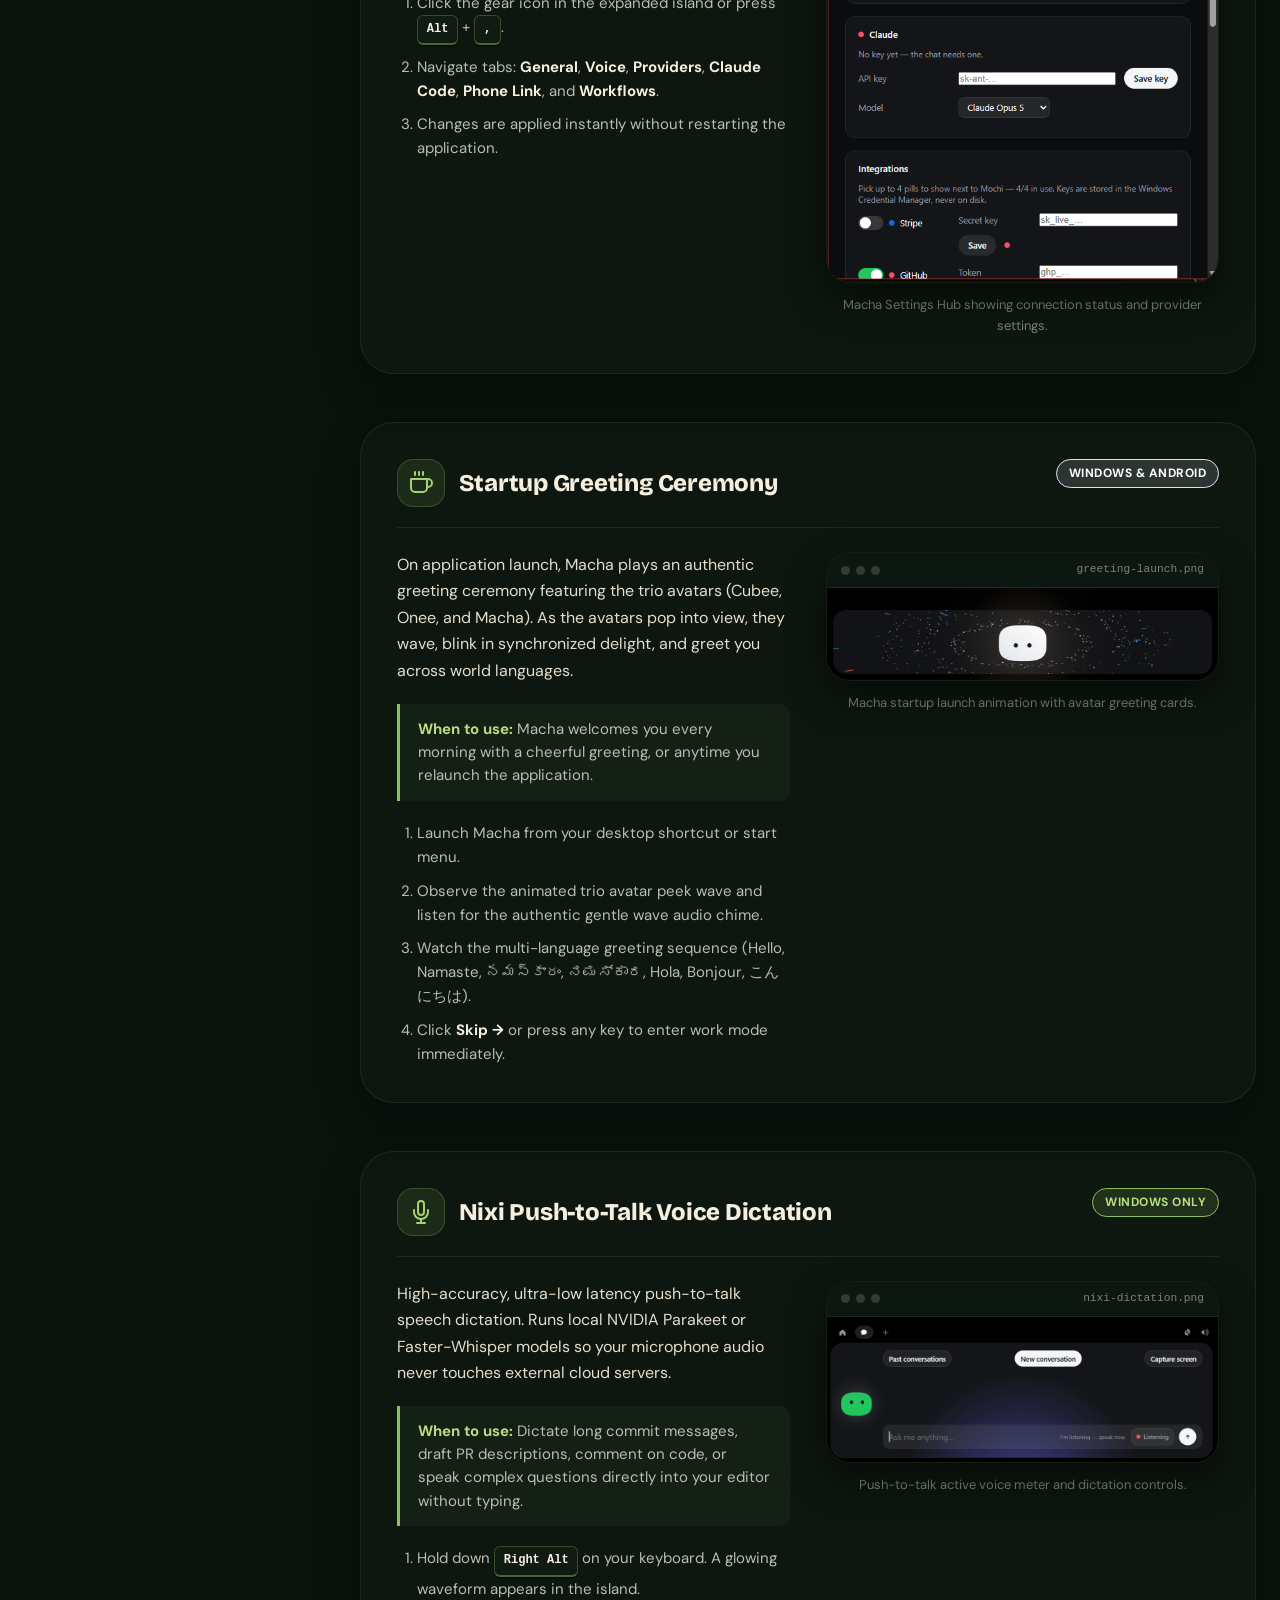
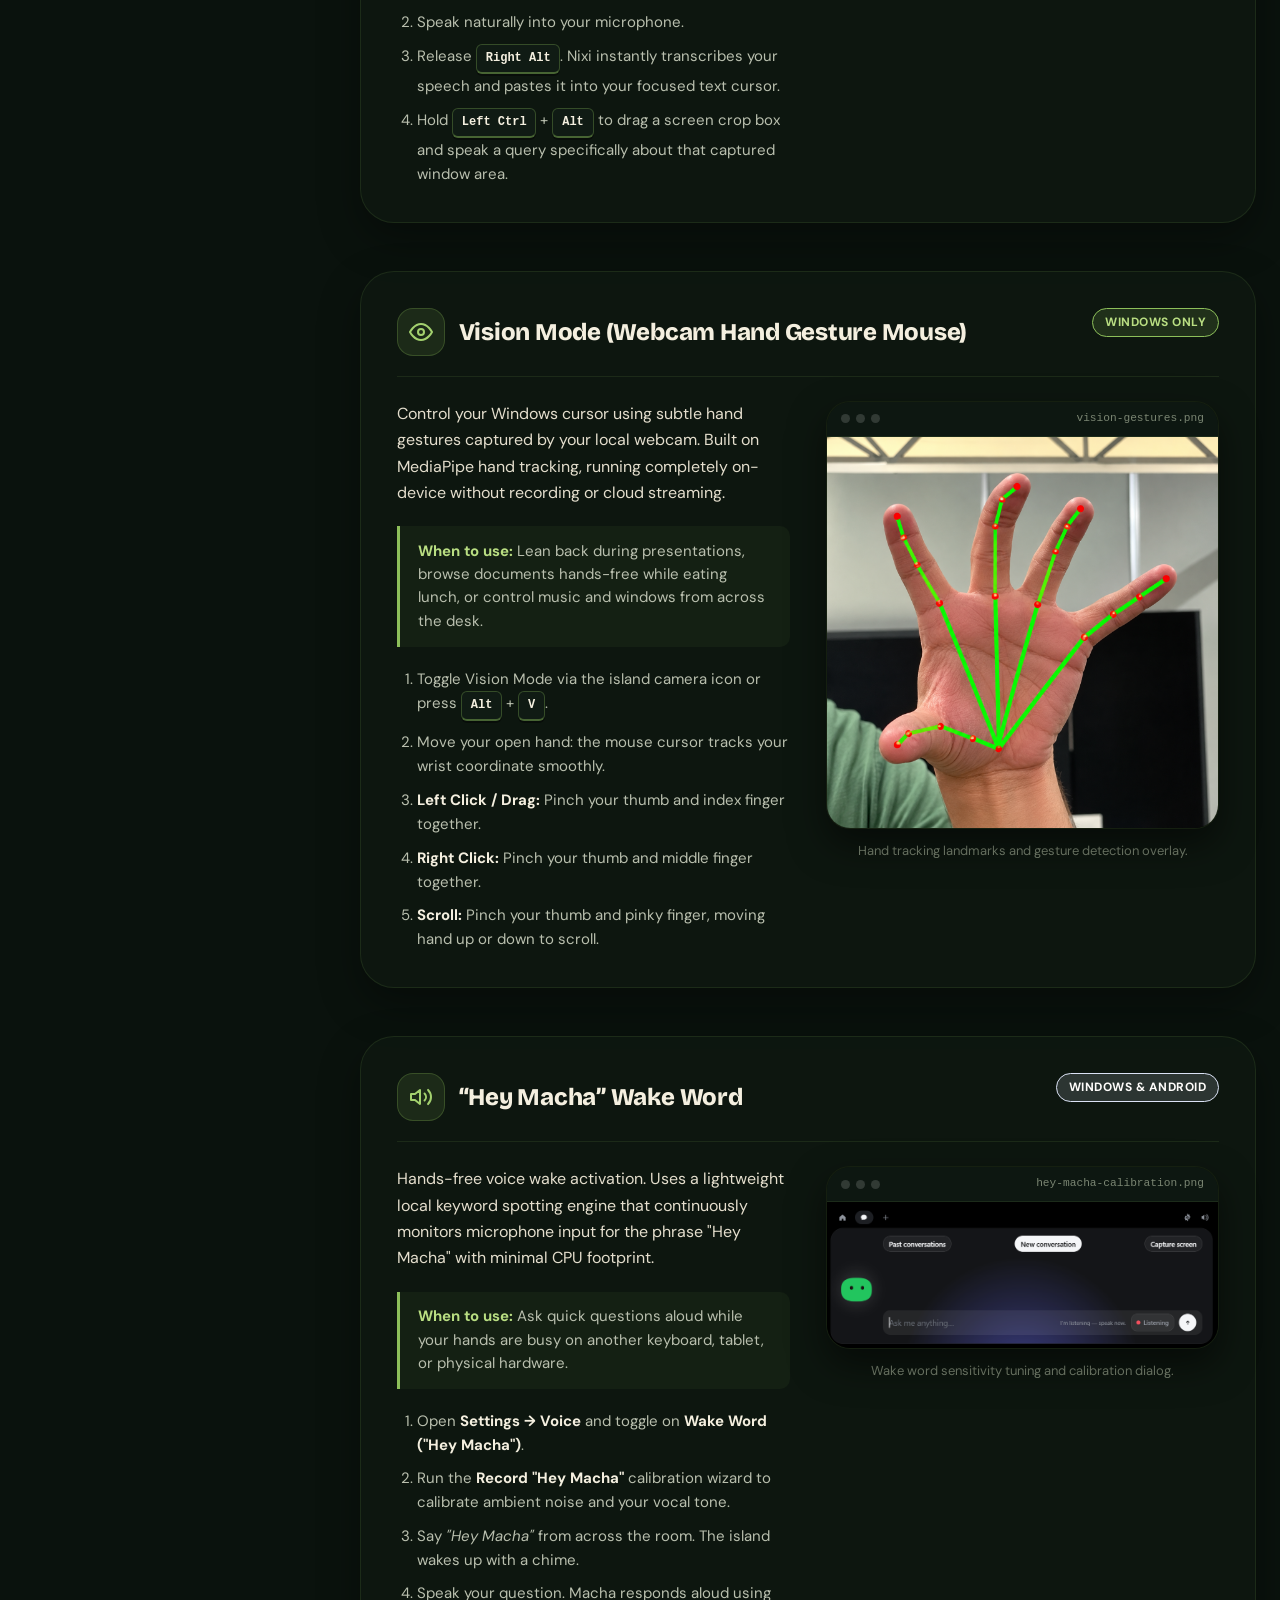
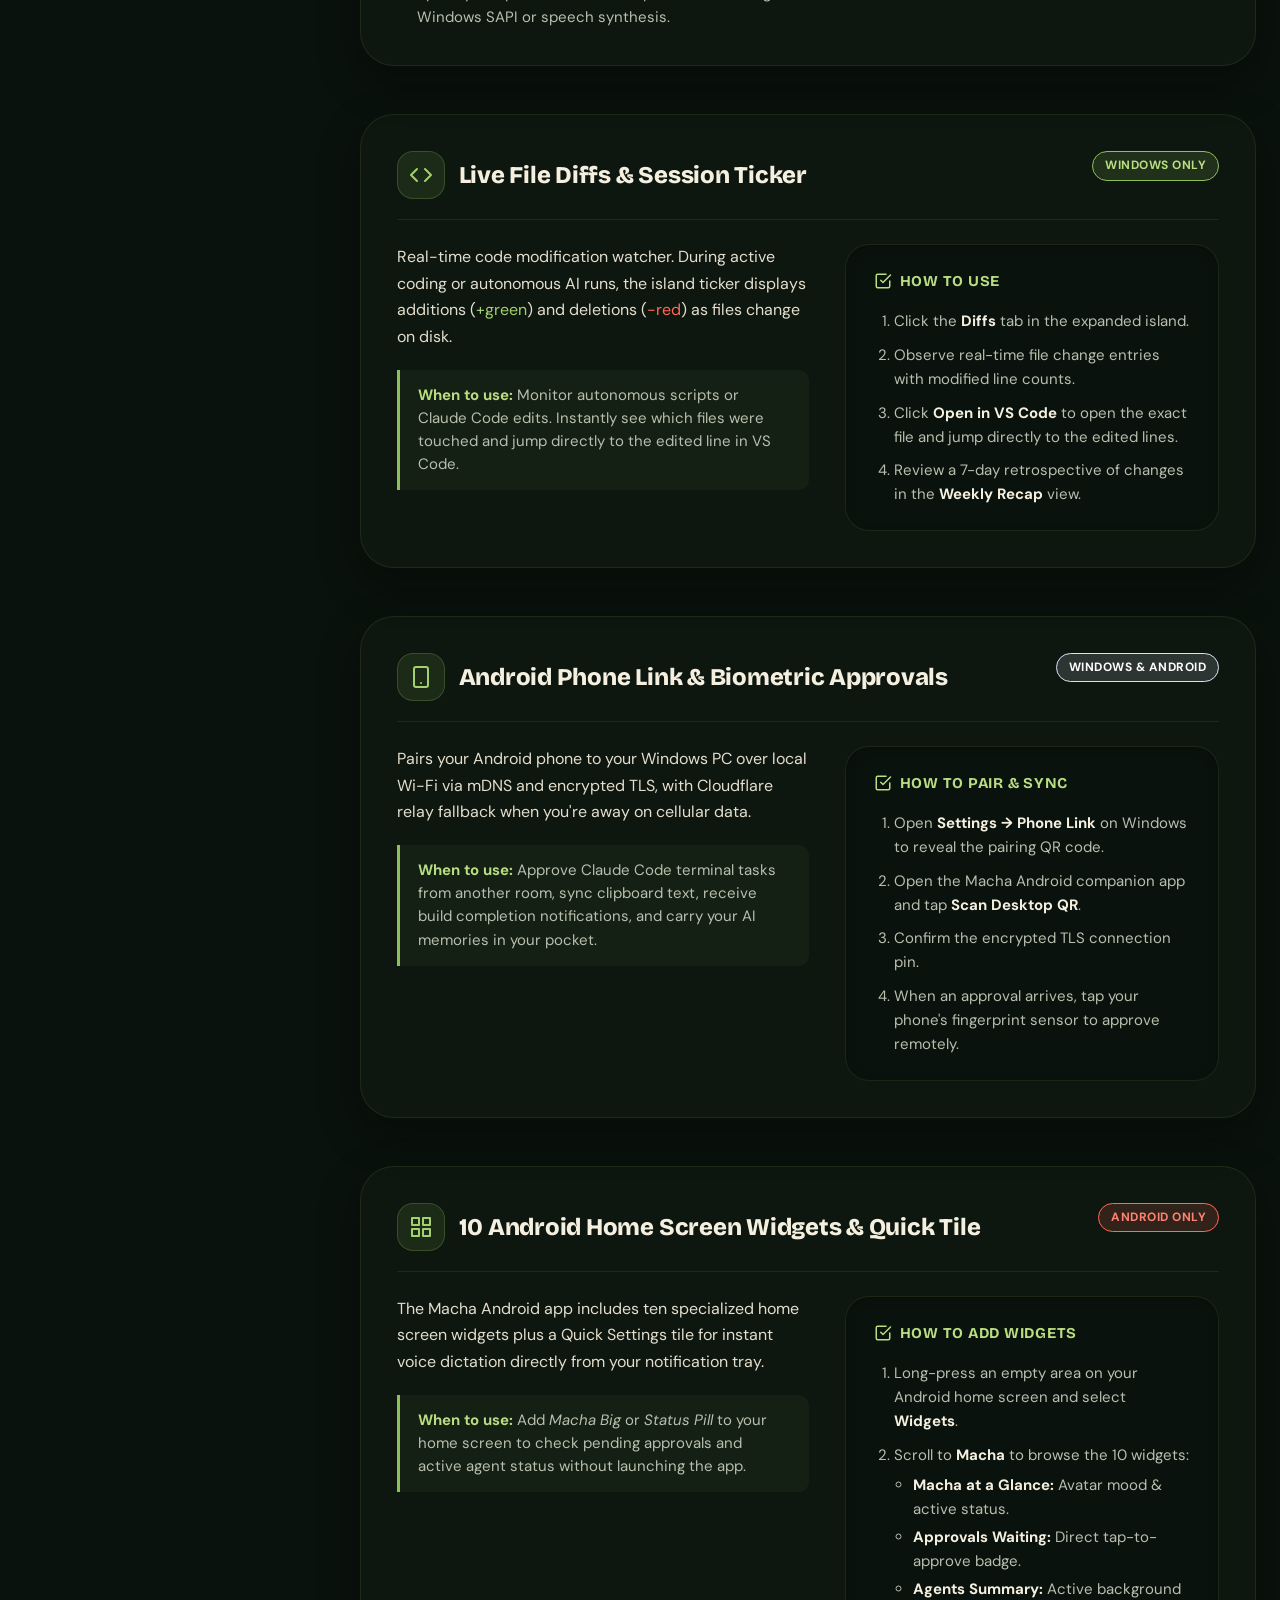
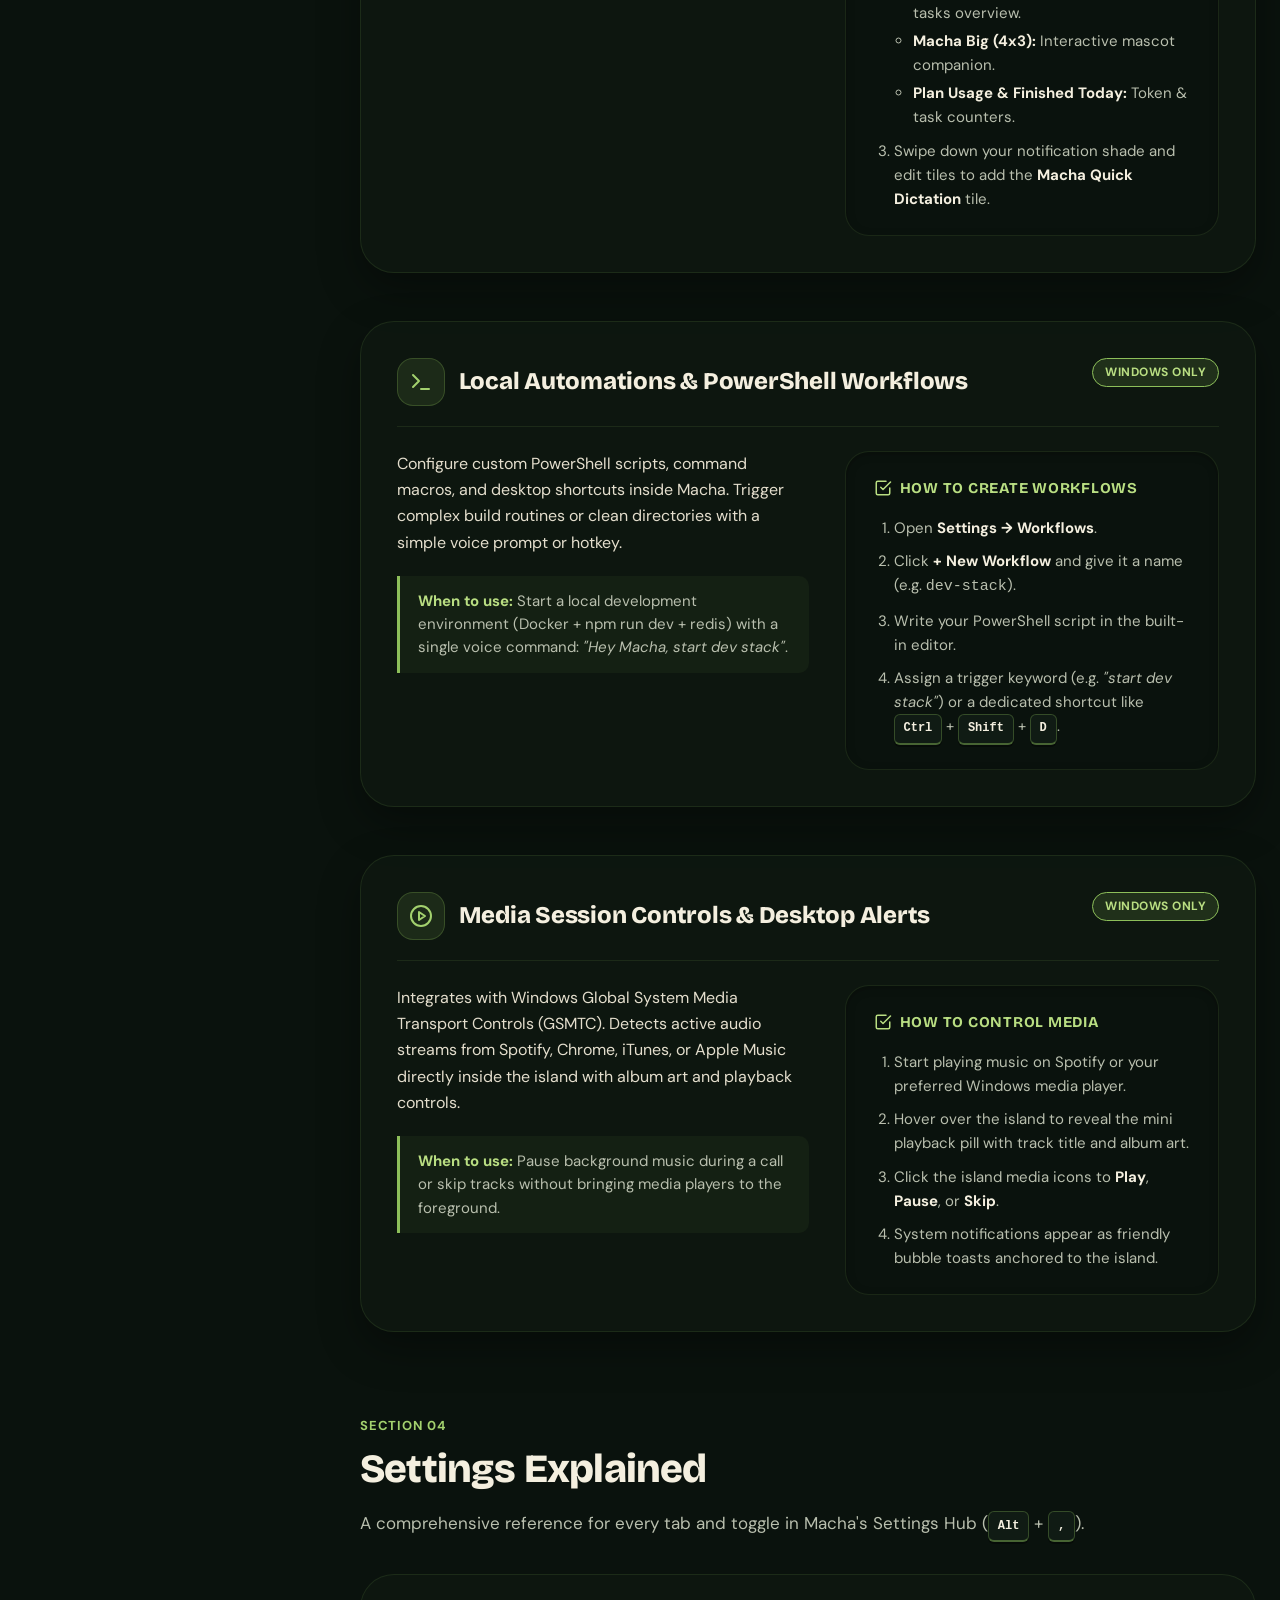
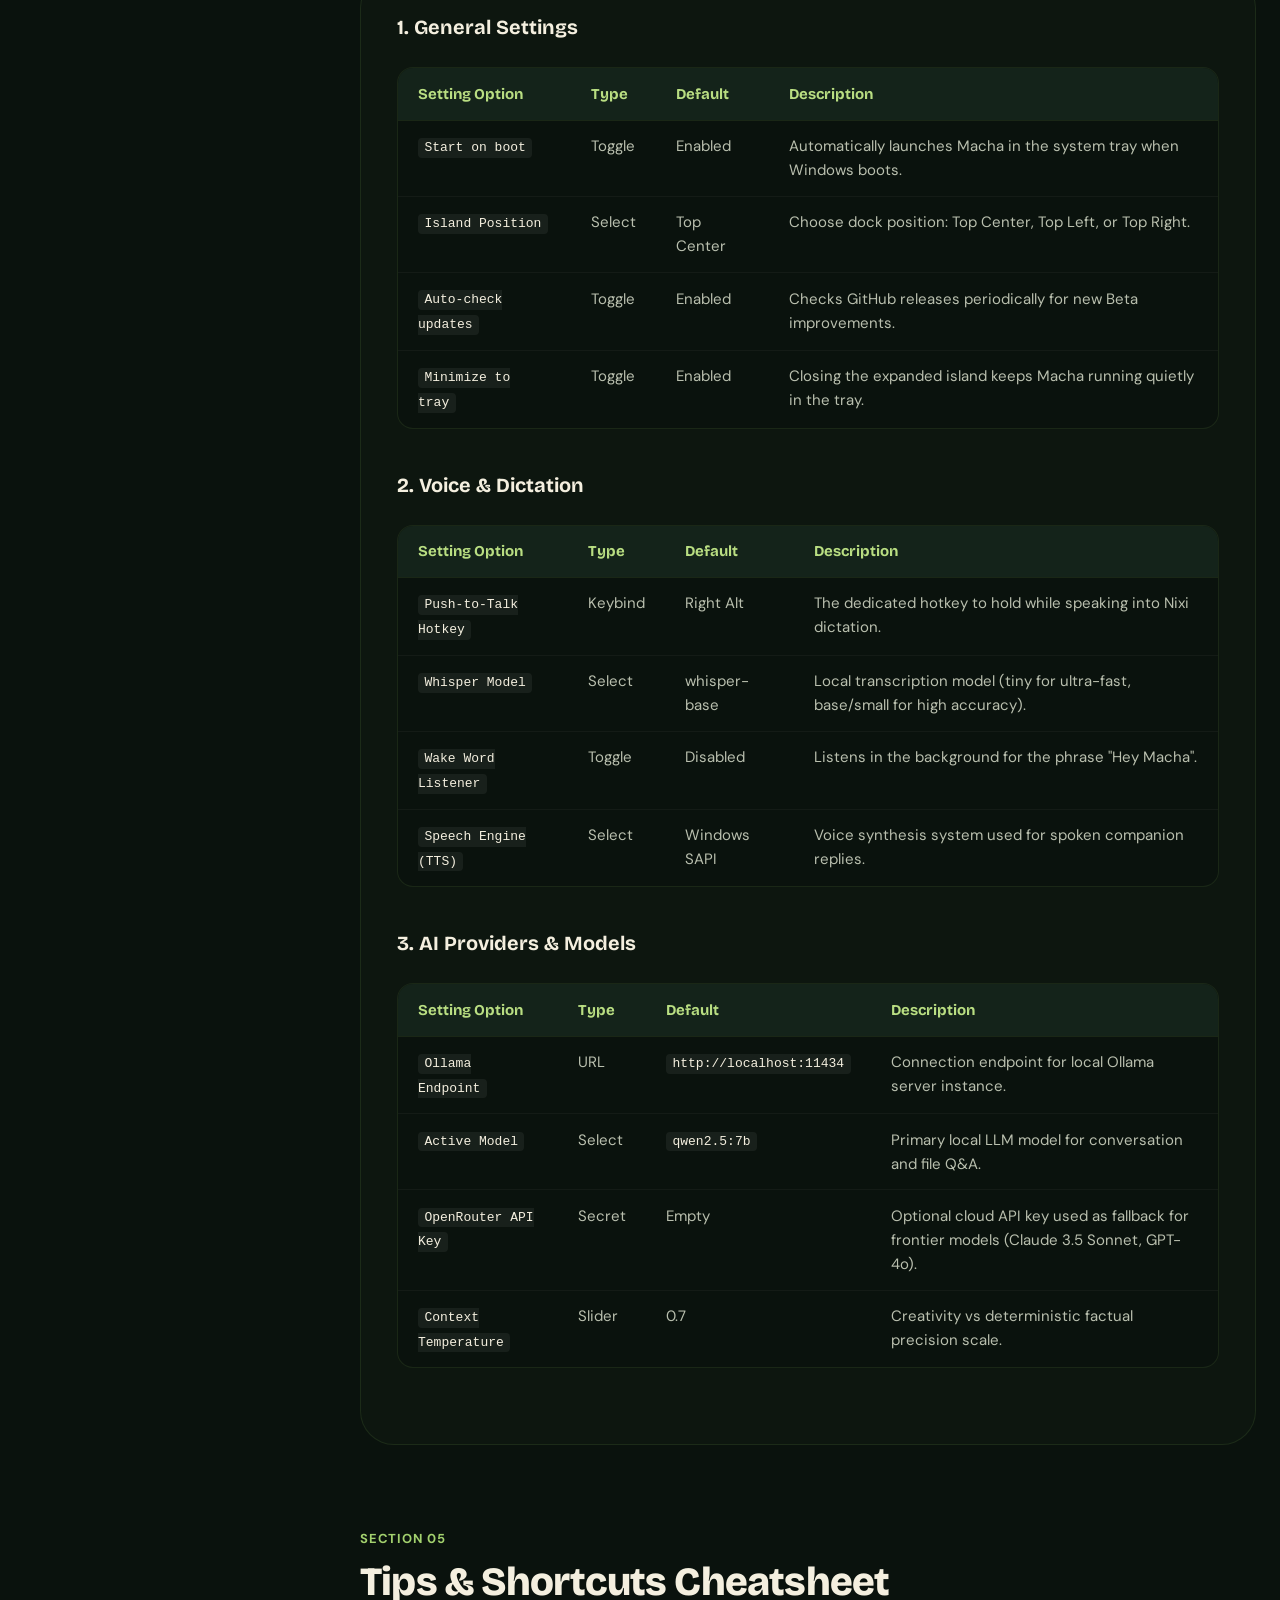
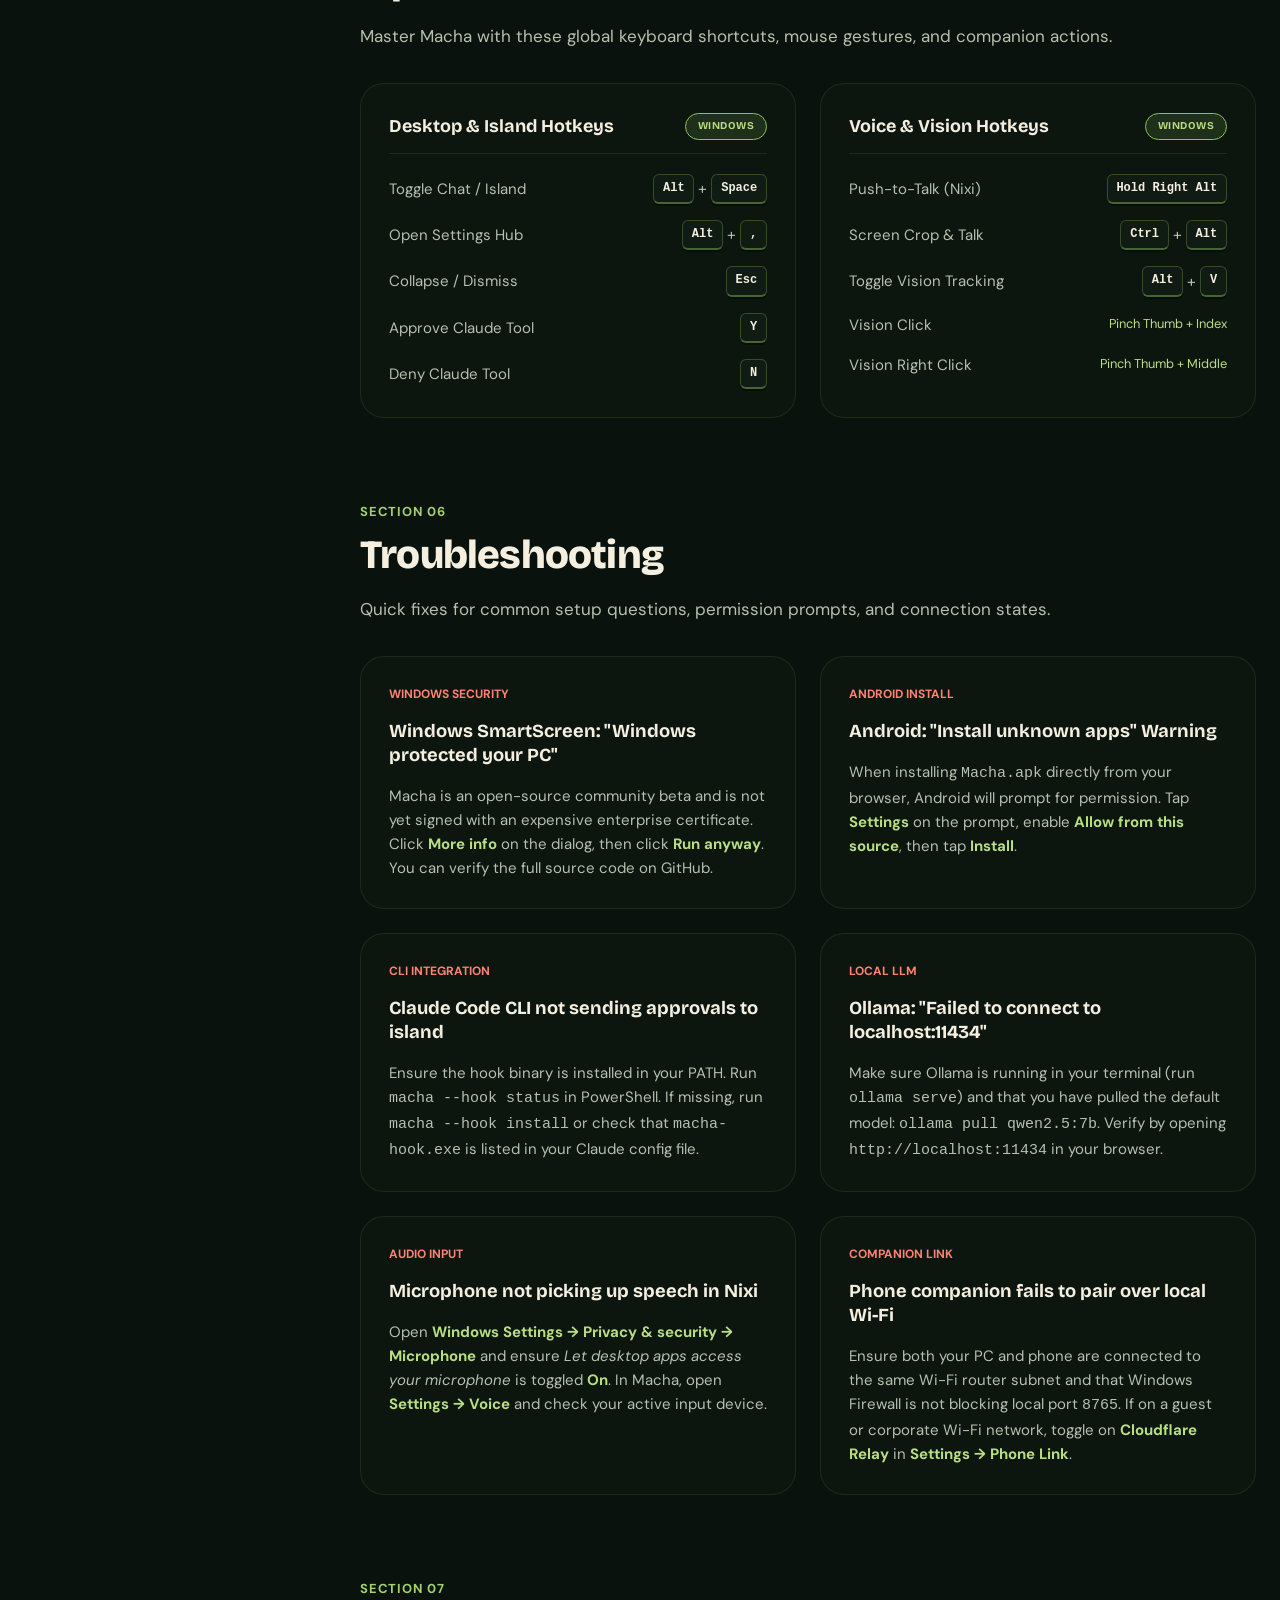
==== commit 9665366b: "Update download asset URLs to lowercase macha.exe and macha.apk matching release assets" ====
--- a/guide.html
+++ b/guide.html
@@ -305,8 +305,8 @@
                       Download the Windows installer or zip archive and run <strong>Macha.exe</strong>. On Android, grab <strong>Macha.apk</strong> and tap Install. Ensure your local Ollama daemon is active if using local LLMs.
                     </p>
                     <div style="display:flex;gap:0.75rem;flex-wrap:wrap;margin-top:0.5rem;align-items:center;">
-                      <a href="https://github.com/dev-praj/Macha_by_Prajwal/releases/download/beta/Macha.exe" data-dl="windows" rel="noopener" class="btn btn-secondary btn-sm">Download Windows (.exe)</a>
-                      <a href="https://github.com/dev-praj/Macha_by_Prajwal/releases/download/beta/Macha.apk" data-dl="android" rel="noopener" class="btn btn-secondary btn-sm">Download Android (.apk)</a>
+                      <a href="https://github.com/dev-praj/Macha_by_Prajwal/releases/download/beta/macha.exe" data-dl="windows" rel="noopener" class="btn btn-secondary btn-sm">Download Windows (.exe)</a>
+                      <a href="https://github.com/dev-praj/Macha_by_Prajwal/releases/download/beta/macha.apk" data-dl="android" rel="noopener" class="btn btn-secondary btn-sm">Download Android (.apk)</a>
                     </div>
                     <div style="margin-top:0.4rem;">
                       <a href="https://github.com/dev-praj/Macha_by_Prajwal/releases" data-dl="releases" target="_blank" rel="noopener noreferrer" class="dl-fallback-link">Download not working? Get it from GitHub Releases</a>
@@ -1347,11 +1347,11 @@
                 Download the free community beta for Windows and Android. No account required.
               </p>
               <div style="display:flex;justify-content:center;gap:1rem;flex-wrap:wrap;">
-                <a href="https://github.com/dev-praj/Macha_by_Prajwal/releases/download/beta/Macha.exe" data-dl="windows" rel="noopener" class="btn btn-coral">
+                <a href="https://github.com/dev-praj/Macha_by_Prajwal/releases/download/beta/macha.exe" data-dl="windows" rel="noopener" class="btn btn-coral">
                   <svg width="18" height="18" viewBox="0 0 24 24" fill="none" stroke="currentColor" stroke-width="2" stroke-linecap="round" stroke-linejoin="round" aria-hidden="true"><path d="M21 15v4a2 2 0 0 1-2 2H5a2 2 0 0 1-2-2v-4"></path><polyline points="7 10 12 15 17 10"></polyline><line x1="12" y1="15" x2="12" y2="3"></line></svg>
                   <span>Download for Windows (.exe)</span>
                 </a>
-                <a href="https://github.com/dev-praj/Macha_by_Prajwal/releases/download/beta/Macha.apk" data-dl="android" rel="noopener" class="btn btn-secondary">
+                <a href="https://github.com/dev-praj/Macha_by_Prajwal/releases/download/beta/macha.apk" data-dl="android" rel="noopener" class="btn btn-secondary">
                   <svg width="18" height="18" viewBox="0 0 24 24" fill="currentColor" aria-hidden="true"><path d="M17.6 9.48l1.84-3.18c.16-.31.04-.69-.26-.85a.64.64 0 0 0-.83.22l-1.88 3.24A10.47 10.47 0 0 0 12 8c-1.53 0-2.98.35-4.47.91L5.65 5.67a.64.64 0 0 0-.83-.22c-.3.16-.42.54-.26.85L6.4 9.48A9.995 9.995 0 0 0 2 18h20c0-3.35-1.64-6.33-4.4-8.52zM8.5 15.5a1 1 0 1 1 0-2 1 1 0 0 1 0 2zm7 0a1 1 0 1 1 0-2 1 1 0 0 1 0 2z"/></svg>
                   <span>Download for Android (.apk)</span>
                 </a>
